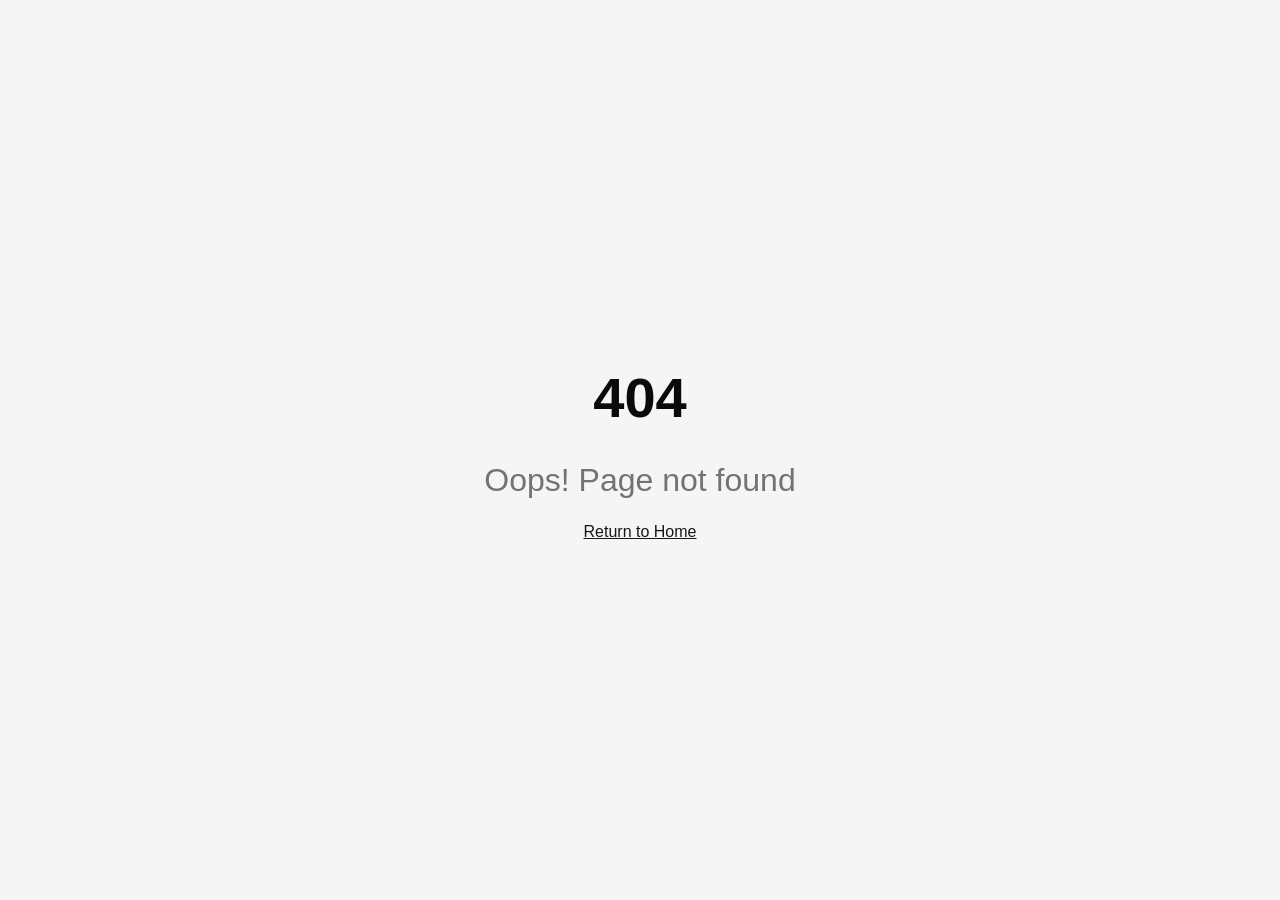
==== index.html @ 5c7e001a "fix: use relative paths for GitHub Pages" ====
<!doctype html>
<html lang="zh-CN">
  <head>
    <meta charset="UTF-8" />
    <meta name="viewport" content="width=device-width, initial-scale=1.0" />
    <title>数智融合工业互联网实训教学平台</title>
    <link rel="icon" type="image/svg+xml" href="/favicon.svg" />
    <meta name="description" content="数智融合工业互联网实训教学平台 - AI 自动评分与学习分析" />
    <meta name="author" content="Genie" />
    <script type="module" crossorigin src="./assets/index-e6m6uPDc.js"></script>
    <link rel="stylesheet" crossorigin href="./assets/index-BpAHUnf3.css">
  </head>
  <body>
    <div id="root"></div>
  </body>
</html>
---- assets/index-BpAHUnf3.css ----
@layer properties{@supports (((-webkit-hyphens:none)) and (not (margin-trim:inline))) or ((-moz-orient:inline) and (not (color:rgb(from red r g b)))){*,:before,:after,::backdrop{--tw-translate-x:0;--tw-translate-y:0;--tw-translate-z:0;--tw-scale-x:1;--tw-scale-y:1;--tw-scale-z:1;--tw-rotate-x:initial;--tw-rotate-y:initial;--tw-rotate-z:initial;--tw-skew-x:initial;--tw-skew-y:initial;--tw-pan-x:initial;--tw-pan-y:initial;--tw-pinch-zoom:initial;--tw-space-y-reverse:0;--tw-space-x-reverse:0;--tw-divide-x-reverse:0;--tw-border-style:solid;--tw-divide-y-reverse:0;--tw-gradient-position:initial;--tw-gradient-from:#0000;--tw-gradient-via:#0000;--tw-gradient-to:#0000;--tw-gradient-stops:initial;--tw-gradient-via-stops:initial;--tw-gradient-from-position:0%;--tw-gradient-via-position:50%;--tw-gradient-to-position:100%;--tw-leading:initial;--tw-font-weight:initial;--tw-tracking:initial;--tw-ordinal:initial;--tw-slashed-zero:initial;--tw-numeric-figure:initial;--tw-numeric-spacing:initial;--tw-numeric-fraction:initial;--tw-shadow:0 0 #0000;--tw-shadow-color:initial;--tw-shadow-alpha:100%;--tw-inset-shadow:0 0 #0000;--tw-inset-shadow-color:initial;--tw-inset-shadow-alpha:100%;--tw-ring-color:initial;--tw-ring-shadow:0 0 #0000;--tw-inset-ring-color:initial;--tw-inset-ring-shadow:0 0 #0000;--tw-ring-inset:initial;--tw-ring-offset-width:0px;--tw-ring-offset-color:#fff;--tw-ring-offset-shadow:0 0 #0000;--tw-outline-style:solid;--tw-blur:initial;--tw-brightness:initial;--tw-contrast:initial;--tw-grayscale:initial;--tw-hue-rotate:initial;--tw-invert:initial;--tw-opacity:initial;--tw-saturate:initial;--tw-sepia:initial;--tw-drop-shadow:initial;--tw-drop-shadow-color:initial;--tw-drop-shadow-alpha:100%;--tw-drop-shadow-size:initial;--tw-backdrop-blur:initial;--tw-backdrop-brightness:initial;--tw-backdrop-contrast:initial;--tw-backdrop-grayscale:initial;--tw-backdrop-hue-rotate:initial;--tw-backdrop-invert:initial;--tw-backdrop-opacity:initial;--tw-backdrop-saturate:initial;--tw-backdrop-sepia:initial;--tw-duration:initial;--tw-ease:initial;--tw-content:"";--tw-animation-delay:0s;--tw-animation-direction:normal;--tw-animation-duration:initial;--tw-animation-fill-mode:none;--tw-animation-iteration-count:1;--tw-enter-blur:0;--tw-enter-opacity:1;--tw-enter-rotate:0;--tw-enter-scale:1;--tw-enter-translate-x:0;--tw-enter-translate-y:0;--tw-exit-blur:0;--tw-exit-opacity:1;--tw-exit-rotate:0;--tw-exit-scale:1;--tw-exit-translate-x:0;--tw-exit-translate-y:0}}}@layer theme{:root,:host{--font-sans:-apple-system, BlinkMacSystemFont, "Segoe UI", Roboto, "Helvetica Neue", "Noto Sans", Arial, sans-serif, "Apple Color Emoji", "Segoe UI Emoji", "Segoe UI Symbol", "Noto Color Emoji";--font-mono:ui-monospace, SFMono-Regular, Menlo, Monaco, Consolas, "Liberation Mono", "Courier New", monospace;--color-red-50:oklch(97.1% .013 17.38);--color-red-400:oklch(70.4% .191 22.216);--color-red-500:oklch(63.7% .237 25.331);--color-red-600:oklch(57.7% .245 27.325);--color-orange-50:oklch(98% .016 73.684);--color-orange-400:oklch(75% .183 55.934);--color-orange-500:oklch(70.5% .213 47.604);--color-amber-50:oklch(98.7% .022 95.277);--color-amber-100:oklch(96.2% .059 95.617);--color-amber-200:oklch(92.4% .12 95.746);--color-amber-400:oklch(82.8% .189 84.429);--color-amber-500:oklch(76.9% .188 70.08);--color-amber-600:oklch(66.6% .179 58.318);--color-amber-700:oklch(55.5% .163 48.998);--color-emerald-50:oklch(97.9% .021 166.113);--color-emerald-100:oklch(95% .052 163.051);--color-emerald-200:oklch(90.5% .093 164.15);--color-emerald-300:oklch(84.5% .143 164.978);--color-emerald-400:oklch(76.5% .177 163.223);--color-emerald-500:oklch(69.6% .17 162.48);--color-emerald-600:oklch(59.6% .145 163.225);--color-emerald-700:oklch(50.8% .118 165.612);--color-teal-500:oklch(70.4% .14 182.503);--color-teal-600:oklch(60% .118 184.704);--color-cyan-50:oklch(98.4% .019 200.873);--color-cyan-100:oklch(95.6% .045 203.388);--color-cyan-200:oklch(91.7% .08 205.041);--color-cyan-300:oklch(86.5% .127 207.078);--color-cyan-400:oklch(78.9% .154 211.53);--color-cyan-500:oklch(71.5% .143 215.221);--color-cyan-600:oklch(60.9% .126 221.723);--color-cyan-700:oklch(52% .105 223.128);--color-cyan-800:oklch(45% .085 224.283);--color-sky-50:oklch(97.7% .013 236.62);--color-sky-100:oklch(95.1% .026 236.824);--color-sky-200:oklch(90.1% .058 230.902);--color-sky-400:oklch(74.6% .16 232.661);--color-sky-500:oklch(68.5% .169 237.323);--color-sky-600:oklch(58.8% .158 241.966);--color-sky-700:oklch(50% .134 242.749);--color-blue-50:oklch(97% .014 254.604);--color-blue-200:oklch(88.2% .059 254.128);--color-blue-500:oklch(62.3% .214 259.815);--color-blue-600:oklch(54.6% .245 262.881);--color-indigo-400:oklch(67.3% .182 276.935);--color-indigo-500:oklch(58.5% .233 277.117);--color-violet-50:oklch(96.9% .016 293.756);--color-violet-100:oklch(94.3% .029 294.588);--color-violet-200:oklch(89.4% .057 293.283);--color-violet-300:oklch(81.1% .111 293.571);--color-violet-400:oklch(70.2% .183 293.541);--color-violet-500:oklch(60.6% .25 292.717);--color-violet-600:oklch(54.1% .281 293.009);--color-violet-700:oklch(49.1% .27 292.581);--color-violet-800:oklch(43.2% .232 292.759);--color-purple-50:oklch(97.7% .014 308.299);--color-purple-500:oklch(62.7% .265 303.9);--color-fuchsia-500:oklch(66.7% .295 322.15);--color-rose-50:oklch(96.9% .015 12.422);--color-rose-100:oklch(94.1% .03 12.58);--color-rose-200:oklch(89.2% .058 10.001);--color-rose-400:oklch(71.2% .194 13.428);--color-rose-500:oklch(64.5% .246 16.439);--color-rose-600:oklch(58.6% .253 17.585);--color-rose-700:oklch(51.4% .222 16.935);--color-slate-50:oklch(98.4% .003 247.858);--color-slate-100:oklch(96.8% .007 247.896);--color-slate-200:oklch(92.9% .013 255.508);--color-slate-300:oklch(86.9% .022 252.894);--color-slate-400:oklch(70.4% .04 256.788);--color-slate-500:oklch(55.4% .046 257.417);--color-slate-600:oklch(44.6% .043 257.281);--color-slate-700:oklch(37.2% .044 257.287);--color-slate-800:oklch(27.9% .041 260.031);--color-slate-900:oklch(20.8% .042 265.755);--color-slate-950:oklch(12.9% .042 264.695);--color-black:#000;--color-white:#fff;--spacing:.25rem;--container-sm:24rem;--container-md:28rem;--container-lg:32rem;--container-xl:36rem;--container-2xl:42rem;--container-3xl:48rem;--container-4xl:56rem;--container-7xl:80rem;--text-xs--line-height:calc(1 / .75);--text-sm--line-height:calc(1.25 / .875);--text-base--line-height: 1.5 ;--text-lg:1.125rem;--text-lg--line-height:calc(1.75 / 1.125);--text-xl:1.25rem;--text-xl--line-height:calc(1.75 / 1.25);--text-2xl:1.5rem;--text-2xl--line-height:calc(2 / 1.5);--text-3xl:1.875rem;--text-3xl--line-height: 1.2 ;--text-4xl:2.25rem;--text-4xl--line-height:calc(2.5 / 2.25);--text-5xl:3rem;--text-5xl--line-height:1;--font-weight-normal:400;--font-weight-medium:500;--font-weight-semibold:600;--font-weight-bold:700;--tracking-tight:-.025em;--tracking-wide:.025em;--tracking-widest:.1em;--leading-tight:1.25;--leading-snug:1.375;--leading-normal:1.5;--leading-relaxed:1.625;--radius-xs:.125rem;--radius-2xl:1rem;--ease-in:cubic-bezier(.4, 0, 1, 1);--ease-out:cubic-bezier(0, 0, .2, 1);--ease-in-out:cubic-bezier(.4, 0, .2, 1);--animate-spin:spin 1s linear infinite;--animate-pulse:pulse 2s cubic-bezier(.4, 0, .6, 1) infinite;--aspect-video:16 / 9;--default-transition-duration:.15s;--default-transition-timing-function:cubic-bezier(.4, 0, .2, 1);--default-font-family:var(--font-sans);--default-mono-font-family:var(--font-mono);--color-border:var(--border)}}@layer base{*,:after,:before,::backdrop{box-sizing:border-box;border:0 solid;margin:0;padding:0}::file-selector-button{box-sizing:border-box;border:0 solid;margin:0;padding:0}html,:host{-webkit-text-size-adjust:100%;tab-size:4;line-height:1.5;font-family:var(--default-font-family,-apple-system, BlinkMacSystemFont, "Segoe UI", Roboto, "Helvetica Neue", "Noto Sans", Arial, sans-serif, "Apple Color Emoji", "Segoe UI Emoji", "Segoe UI Symbol", "Noto Color Emoji");font-feature-settings:var(--default-font-feature-settings,normal);font-variation-settings:var(--default-font-variation-settings,normal);-webkit-tap-highlight-color:transparent}hr{height:0;color:inherit;border-top-width:1px}abbr:where([title]){-webkit-text-decoration:underline dotted;text-decoration:underline dotted}h1,h2,h3,h4,h5,h6{font-size:inherit;font-weight:inherit}a{color:inherit;-webkit-text-decoration:inherit;text-decoration:inherit}b,strong{font-weight:bolder}code,kbd,samp,pre{font-family:var(--default-mono-font-family,ui-monospace, SFMono-Regular, Menlo, Monaco, Consolas, "Liberation Mono", "Courier New", monospace);font-feature-settings:var(--default-mono-font-feature-settings,normal);font-variation-settings:var(--default-mono-font-variation-settings,normal);font-size:1em}small{font-size:80%}sub,sup{vertical-align:baseline;font-size:75%;line-height:0;position:relative}sub{bottom:-.25em}sup{top:-.5em}table{text-indent:0;border-color:inherit;border-collapse:collapse}:-moz-focusring:where(:not(iframe)){outline:auto}progress{vertical-align:baseline}summary{display:list-item}ol,ul,menu{list-style:none}img,svg,video,canvas,audio,iframe,embed,object{vertical-align:middle;display:block}img,video{max-width:100%;height:auto}button,input,select,optgroup,textarea{font:inherit;font-feature-settings:inherit;font-variation-settings:inherit;letter-spacing:inherit;color:inherit;opacity:1;background-color:#0000;border-radius:0}::file-selector-button{font:inherit;font-feature-settings:inherit;font-variation-settings:inherit;letter-spacing:inherit;color:inherit;opacity:1;background-color:#0000;border-radius:0}:where(select:is([multiple],[size])) optgroup{font-weight:bolder}:where(select:is([multiple],[size])) optgroup option{padding-inline-start:20px}::file-selector-button{margin-inline-end:4px}::placeholder{opacity:1}@supports (not ((-webkit-appearance:-apple-pay-button))) or (contain-intrinsic-size:1px){::placeholder{color:currentColor}@supports (color:color-mix(in lab,red,red)){::placeholder{color:color-mix(in oklab,currentcolor 50%,transparent)}}}textarea{resize:vertical}::-webkit-search-decoration{-webkit-appearance:none}::-webkit-date-and-time-value{min-height:1lh;text-align:inherit}::-webkit-datetime-edit{display:inline-flex}::-webkit-datetime-edit-fields-wrapper{padding:0}::-webkit-datetime-edit{padding-block:0}::-webkit-datetime-edit-year-field{padding-block:0}::-webkit-datetime-edit-month-field{padding-block:0}::-webkit-datetime-edit-day-field{padding-block:0}::-webkit-datetime-edit-hour-field{padding-block:0}::-webkit-datetime-edit-minute-field{padding-block:0}::-webkit-datetime-edit-second-field{padding-block:0}::-webkit-datetime-edit-millisecond-field{padding-block:0}::-webkit-datetime-edit-meridiem-field{padding-block:0}::-webkit-calendar-picker-indicator{line-height:1}:-moz-ui-invalid{box-shadow:none}button,input:where([type=button],[type=reset],[type=submit]){appearance:button}::file-selector-button{appearance:button}::-webkit-inner-spin-button{height:auto}::-webkit-outer-spin-button{height:auto}[hidden]:where(:not([hidden=until-found])){display:none!important}*{border-color:var(--border);outline-color:var(--ring)}@supports (color:color-mix(in lab,red,red)){*{outline-color:color-mix(in oklab,var(--ring) 50%,transparent)}}body{background-color:var(--background);color:var(--foreground)}}@layer components;@layer utilities{.\@container\/card-header{container:card-header/inline-size}.\@container\/field-group{container:field-group/inline-size}.\@container{container-type:inline-size}.pointer-events-none{pointer-events:none}.collapse{visibility:collapse}.invisible{visibility:hidden}.visible{visibility:visible}.sr-only{clip-path:inset(50%);white-space:nowrap;border-width:0;width:1px;height:1px;margin:-1px;padding:0;position:absolute;overflow:hidden}.not-sr-only{clip-path:none;white-space:normal;width:auto;height:auto;margin:0;padding:0;position:static;overflow:visible}.absolute{position:absolute}.fixed{position:fixed}.relative{position:relative}.static{position:static}.sticky{position:sticky}.inset-0{inset:0}.inset-x-0{inset-inline:0}.inset-y-0{inset-block:0}.-top-12{top:calc(var(--spacing) * -12)}.top-0{top:0}.top-0\.5{top:calc(var(--spacing) * .5)}.top-1\.5{top:calc(var(--spacing) * 1.5)}.top-1\/2{top:50%}.top-2{top:calc(var(--spacing) * 2)}.top-3\.5{top:calc(var(--spacing) * 3.5)}.top-4{top:calc(var(--spacing) * 4)}.top-\[1px\]{top:1px}.top-\[50\%\]{top:50%}.top-\[60\%\]{top:60%}.top-full{top:100%}.-right-12{right:calc(var(--spacing) * -12)}.right-0{right:0}.right-1{right:var(--spacing)}.right-2{right:calc(var(--spacing) * 2)}.right-3{right:calc(var(--spacing) * 3)}.right-4{right:calc(var(--spacing) * 4)}.-bottom-12{bottom:calc(var(--spacing) * -12)}.bottom-0{bottom:0}.bottom-1\.5{bottom:calc(var(--spacing) * 1.5)}.-left-12{left:calc(var(--spacing) * -12)}.left-0{left:0}.left-0\.5{left:calc(var(--spacing) * .5)}.left-1\/2{left:50%}.left-2{left:calc(var(--spacing) * 2)}.left-3{left:calc(var(--spacing) * 3)}.left-\[22px\]{left:22px}.left-\[50\%\]{left:50%}.isolate{isolation:isolate}.isolation-auto{isolation:auto}.z-10{z-index:10}.z-20{z-index:20}.z-50{z-index:50}.z-\[1\]{z-index:1}.order-first{order:-9999}.order-last{order:9999}.col-span-3{grid-column:span 3/span 3}.col-span-full{grid-column:1/-1}.col-start-2{grid-column-start:2}.row-span-2{grid-row:span 2/span 2}.row-start-1{grid-row-start:1}.container{width:100%}@media(min-width:40rem){.container{max-width:40rem}}@media(min-width:48rem){.container{max-width:48rem}}@media(min-width:64rem){.container{max-width:64rem}}@media(min-width:80rem){.container{max-width:80rem}}@media(min-width:96rem){.container{max-width:96rem}}.\!m-0{margin:0!important}.container{margin-inline:auto;padding-inline:1rem}@media(min-width:640px){.container{max-width:640px}}@media(min-width:768px){.container{max-width:768px}}@media(min-width:1024px){.container{max-width:1024px}}@media(min-width:1280px){.container{max-width:1280px}}@media(min-width:1536px){.container{max-width:1536px}}.-mx-1{margin-inline:calc(var(--spacing) * -1)}.mx-2{margin-inline:calc(var(--spacing) * 2)}.mx-3\.5{margin-inline:calc(var(--spacing) * 3.5)}.mx-auto{margin-inline:auto}.-my-2{margin-block:calc(var(--spacing) * -2)}.my-0{margin-block:0}.my-0\.5{margin-block:calc(var(--spacing) * .5)}.my-1{margin-block:var(--spacing)}.my-2{margin-block:calc(var(--spacing) * 2)}.-mt-2{margin-top:calc(var(--spacing) * -2)}.-mt-4{margin-top:calc(var(--spacing) * -4)}.mt-0\.5{margin-top:calc(var(--spacing) * .5)}.mt-1{margin-top:var(--spacing)}.mt-1\.5{margin-top:calc(var(--spacing) * 1.5)}.mt-2{margin-top:calc(var(--spacing) * 2)}.mt-2\.5{margin-top:calc(var(--spacing) * 2.5)}.mt-3{margin-top:calc(var(--spacing) * 3)}.mt-4{margin-top:calc(var(--spacing) * 4)}.mt-5{margin-top:calc(var(--spacing) * 5)}.mt-6{margin-top:calc(var(--spacing) * 6)}.mt-8{margin-top:calc(var(--spacing) * 8)}.mt-10{margin-top:calc(var(--spacing) * 10)}.mt-auto{margin-top:auto}.mr-1{margin-right:var(--spacing)}.mb-1{margin-bottom:var(--spacing)}.mb-1\.5{margin-bottom:calc(var(--spacing) * 1.5)}.mb-2{margin-bottom:calc(var(--spacing) * 2)}.mb-3{margin-bottom:calc(var(--spacing) * 3)}.mb-4{margin-bottom:calc(var(--spacing) * 4)}.mb-5{margin-bottom:calc(var(--spacing) * 5)}.mb-6{margin-bottom:calc(var(--spacing) * 6)}.mb-8{margin-bottom:calc(var(--spacing) * 8)}.-ml-4{margin-left:calc(var(--spacing) * -4)}.ml-0\.5{margin-left:calc(var(--spacing) * .5)}.ml-1{margin-left:var(--spacing)}.ml-1\.5{margin-left:calc(var(--spacing) * 1.5)}.ml-2{margin-left:calc(var(--spacing) * 2)}.ml-3{margin-left:calc(var(--spacing) * 3)}.ml-4{margin-left:calc(var(--spacing) * 4)}.ml-5{margin-left:calc(var(--spacing) * 5)}.ml-6{margin-left:calc(var(--spacing) * 6)}.ml-24{margin-left:calc(var(--spacing) * 24)}.ml-auto{margin-left:auto}.line-clamp-1{-webkit-line-clamp:1;-webkit-box-orient:vertical;display:-webkit-box;overflow:hidden}.line-clamp-2{-webkit-line-clamp:2;-webkit-box-orient:vertical;display:-webkit-box;overflow:hidden}.line-clamp-3{-webkit-line-clamp:3;-webkit-box-orient:vertical;display:-webkit-box;overflow:hidden}.block{display:block}.contents{display:contents}.flex{display:flex}.flow-root{display:flow-root}.grid{display:grid}.hidden{display:none}.inline{display:inline}.inline-block{display:inline-block}.inline-flex{display:inline-flex}.inline-grid{display:inline-grid}.inline-table{display:inline-table}.list-item{display:list-item}.table{display:table}.table-caption{display:table-caption}.table-cell{display:table-cell}.table-column{display:table-column}.table-column-group{display:table-column-group}.table-footer-group{display:table-footer-group}.table-header-group{display:table-header-group}.table-row{display:table-row}.table-row-group{display:table-row-group}.field-sizing-content{field-sizing:content}.aspect-square{aspect-ratio:1}.aspect-video{aspect-ratio:var(--aspect-video)}.size-\(--cell-size\){width:var(--cell-size);height:var(--cell-size)}.size-2{width:calc(var(--spacing) * 2);height:calc(var(--spacing) * 2)}.size-2\.5{width:calc(var(--spacing) * 2.5);height:calc(var(--spacing) * 2.5)}.size-3{width:calc(var(--spacing) * 3);height:calc(var(--spacing) * 3)}.size-3\.5{width:calc(var(--spacing) * 3.5);height:calc(var(--spacing) * 3.5)}.size-4{width:calc(var(--spacing) * 4);height:calc(var(--spacing) * 4)}.size-6{width:calc(var(--spacing) * 6);height:calc(var(--spacing) * 6)}.size-7{width:calc(var(--spacing) * 7);height:calc(var(--spacing) * 7)}.size-8{width:calc(var(--spacing) * 8);height:calc(var(--spacing) * 8)}.size-9{width:calc(var(--spacing) * 9);height:calc(var(--spacing) * 9)}.size-10{width:calc(var(--spacing) * 10);height:calc(var(--spacing) * 10)}.size-auto{width:auto;height:auto}.size-full{width:100%;height:100%}.h-\(--cell-size\){height:var(--cell-size)}.h-1\.5{height:calc(var(--spacing) * 1.5)}.h-2{height:calc(var(--spacing) * 2)}.h-2\.5{height:calc(var(--spacing) * 2.5)}.h-3{height:calc(var(--spacing) * 3)}.h-3\.5{height:calc(var(--spacing) * 3.5)}.h-4{height:calc(var(--spacing) * 4)}.h-4\.5{height:calc(var(--spacing) * 4.5)}.h-5{height:calc(var(--spacing) * 5)}.h-6{height:calc(var(--spacing) * 6)}.h-7{height:calc(var(--spacing) * 7)}.h-8{height:calc(var(--spacing) * 8)}.h-9{height:calc(var(--spacing) * 9)}.h-10{height:calc(var(--spacing) * 10)}.h-11{height:calc(var(--spacing) * 11)}.h-12{height:calc(var(--spacing) * 12)}.h-16{height:calc(var(--spacing) * 16)}.h-24{height:calc(var(--spacing) * 24)}.h-\[1\.15rem\]{height:1.15rem}.h-\[640px\]{height:640px}.h-\[calc\(100\%-1px\)\]{height:calc(100% - 1px)}.h-\[var\(--radix-navigation-menu-viewport-height\)\]{height:var(--radix-navigation-menu-viewport-height)}.h-\[var\(--radix-select-trigger-height\)\]{height:var(--radix-select-trigger-height)}.h-auto{height:auto}.h-full{height:100%}.h-px{height:1px}.h-screen{height:100vh}.h-svh{height:100svh}.max-h-\(--radix-context-menu-content-available-height\){max-height:var(--radix-context-menu-content-available-height)}.max-h-\(--radix-dropdown-menu-content-available-height\){max-height:var(--radix-dropdown-menu-content-available-height)}.max-h-\(--radix-select-content-available-height\){max-height:var(--radix-select-content-available-height)}.max-h-32{max-height:calc(var(--spacing) * 32)}.max-h-40{max-height:calc(var(--spacing) * 40)}.max-h-56{max-height:calc(var(--spacing) * 56)}.max-h-\[60vh\]{max-height:60vh}.max-h-\[64vh\]{max-height:64vh}.max-h-\[85vh\]{max-height:85vh}.max-h-\[300px\]{max-height:300px}.max-h-\[600px\]{max-height:600px}.min-h-0{min-height:0}.min-h-4{min-height:calc(var(--spacing) * 4)}.min-h-16{min-height:calc(var(--spacing) * 16)}.min-h-24{min-height:calc(var(--spacing) * 24)}.min-h-32{min-height:calc(var(--spacing) * 32)}.min-h-\[40px\]{min-height:40px}.min-h-screen{min-height:100vh}.min-h-svh{min-height:100svh}.w-\(--cell-size\){width:var(--cell-size)}.w-\(--sidebar-width\){width:var(--sidebar-width)}.w-0{width:0}.w-1{width:var(--spacing)}.w-1\.5{width:calc(var(--spacing) * 1.5)}.w-2{width:calc(var(--spacing) * 2)}.w-2\.5{width:calc(var(--spacing) * 2.5)}.w-3{width:calc(var(--spacing) * 3)}.w-3\.5{width:calc(var(--spacing) * 3.5)}.w-3\/4{width:75%}.w-4{width:calc(var(--spacing) * 4)}.w-4\.5{width:calc(var(--spacing) * 4.5)}.w-5{width:calc(var(--spacing) * 5)}.w-6{width:calc(var(--spacing) * 6)}.w-7{width:calc(var(--spacing) * 7)}.w-8{width:calc(var(--spacing) * 8)}.w-9{width:calc(var(--spacing) * 9)}.w-10{width:calc(var(--spacing) * 10)}.w-11{width:calc(var(--spacing) * 11)}.w-12{width:calc(var(--spacing) * 12)}.w-14{width:calc(var(--spacing) * 14)}.w-16{width:calc(var(--spacing) * 16)}.w-20{width:calc(var(--spacing) * 20)}.w-22{width:calc(var(--spacing) * 22)}.w-24{width:calc(var(--spacing) * 24)}.w-44{width:calc(var(--spacing) * 44)}.w-48{width:calc(var(--spacing) * 48)}.w-56{width:calc(var(--spacing) * 56)}.w-64{width:calc(var(--spacing) * 64)}.w-72{width:calc(var(--spacing) * 72)}.w-96{width:calc(var(--spacing) * 96)}.w-\[100px\]{width:100px}.w-auto{width:auto}.w-fit{width:fit-content}.w-full{width:100%}.w-max{width:max-content}.w-px{width:1px}.max-w-\(--skeleton-width\){max-width:var(--skeleton-width)}.max-w-2xl{max-width:var(--container-2xl)}.max-w-3xl{max-width:var(--container-3xl)}.max-w-4xl{max-width:var(--container-4xl)}.max-w-7xl{max-width:var(--container-7xl)}.max-w-\[82\%\]{max-width:82%}.max-w-\[140px\]{max-width:140px}.max-w-\[200px\]{max-width:200px}.max-w-\[calc\(100\%-2rem\)\]{max-width:calc(100% - 2rem)}.max-w-lg{max-width:var(--container-lg)}.max-w-max{max-width:max-content}.max-w-md{max-width:var(--container-md)}.max-w-sm{max-width:var(--container-sm)}.max-w-xl{max-width:var(--container-xl)}.min-w-\(--cell-size\){min-width:var(--cell-size)}.min-w-0{min-width:0}.min-w-5{min-width:calc(var(--spacing) * 5)}.min-w-8{min-width:calc(var(--spacing) * 8)}.min-w-9{min-width:calc(var(--spacing) * 9)}.min-w-10{min-width:calc(var(--spacing) * 10)}.min-w-\[8rem\]{min-width:8rem}.min-w-\[12rem\]{min-width:12rem}.min-w-\[110px\]{min-width:110px}.min-w-\[240px\]{min-width:240px}.min-w-\[320px\]{min-width:320px}.min-w-\[500px\]{min-width:500px}.min-w-\[var\(--radix-select-trigger-width\)\]{min-width:var(--radix-select-trigger-width)}.flex-1{flex:1}.shrink{flex-shrink:1}.shrink-0{flex-shrink:0}.grow{flex-grow:1}.grow-0{flex-grow:0}.basis-full{flex-basis:100%}.caption-bottom{caption-side:bottom}.border-collapse{border-collapse:collapse}.origin-\(--radix-context-menu-content-transform-origin\){transform-origin:var(--radix-context-menu-content-transform-origin)}.origin-\(--radix-dropdown-menu-content-transform-origin\){transform-origin:var(--radix-dropdown-menu-content-transform-origin)}.origin-\(--radix-hover-card-content-transform-origin\){transform-origin:var(--radix-hover-card-content-transform-origin)}.origin-\(--radix-menubar-content-transform-origin\){transform-origin:var(--radix-menubar-content-transform-origin)}.origin-\(--radix-popover-content-transform-origin\){transform-origin:var(--radix-popover-content-transform-origin)}.origin-\(--radix-select-content-transform-origin\){transform-origin:var(--radix-select-content-transform-origin)}.origin-\(--radix-tooltip-content-transform-origin\){transform-origin:var(--radix-tooltip-content-transform-origin)}.-translate-x-1\/2{--tw-translate-x: -50% ;translate:var(--tw-translate-x) var(--tw-translate-y)}.-translate-x-px{--tw-translate-x:-1px;translate:var(--tw-translate-x) var(--tw-translate-y)}.translate-x-\[-50\%\]{--tw-translate-x:-50%;translate:var(--tw-translate-x) var(--tw-translate-y)}.translate-x-px{--tw-translate-x:1px;translate:var(--tw-translate-x) var(--tw-translate-y)}.-translate-y-1\/2{--tw-translate-y: -50% ;translate:var(--tw-translate-x) var(--tw-translate-y)}.translate-y-0\.5{--tw-translate-y:calc(var(--spacing) * .5);translate:var(--tw-translate-x) var(--tw-translate-y)}.translate-y-\[-50\%\]{--tw-translate-y:-50%;translate:var(--tw-translate-x) var(--tw-translate-y)}.translate-y-\[calc\(-50\%_-_2px\)\]{--tw-translate-y: calc(-50% - 2px) ;translate:var(--tw-translate-x) var(--tw-translate-y)}.translate-none{translate:none}.scale-3d{scale:var(--tw-scale-x) var(--tw-scale-y) var(--tw-scale-z)}.rotate-45{rotate:45deg}.rotate-90{rotate:90deg}.rotate-180{rotate:180deg}.transform{transform:var(--tw-rotate-x,) var(--tw-rotate-y,) var(--tw-rotate-z,) var(--tw-skew-x,) var(--tw-skew-y,)}.animate-caret-blink{animation:1.25s ease-out infinite caret-blink}.animate-in{animation:enter var(--tw-animation-duration,var(--tw-duration,.15s))var(--tw-ease,ease)var(--tw-animation-delay,0s)var(--tw-animation-iteration-count,1)var(--tw-animation-direction,normal)var(--tw-animation-fill-mode,none)}.animate-pulse{animation:var(--animate-pulse)}.animate-spin{animation:var(--animate-spin)}.cursor-default{cursor:default}.cursor-not-allowed{cursor:not-allowed}.cursor-pointer{cursor:pointer}.cursor-text{cursor:text}.touch-pinch-zoom{--tw-pinch-zoom:pinch-zoom;touch-action:var(--tw-pan-x,) var(--tw-pan-y,) var(--tw-pinch-zoom,)}.touch-none{touch-action:none}.resize{resize:both}.resize-none{resize:none}.scroll-my-1{scroll-margin-block:var(--spacing)}.scroll-py-1{scroll-padding-block:var(--spacing)}.list-inside{list-style-position:inside}.list-decimal{list-style-type:decimal}.list-disc{list-style-type:disc}.list-none{list-style-type:none}.auto-rows-min{grid-auto-rows:min-content}.grid-cols-2{grid-template-columns:repeat(2,minmax(0,1fr))}.grid-cols-3{grid-template-columns:repeat(3,minmax(0,1fr))}.grid-cols-4{grid-template-columns:repeat(4,minmax(0,1fr))}.grid-cols-5{grid-template-columns:repeat(5,minmax(0,1fr))}.grid-cols-\[0_1fr\]{grid-template-columns:0 1fr}.grid-cols-\[1fr_70px_1fr_1fr_1fr_auto\]{grid-template-columns:1fr 70px 1fr 1fr 1fr auto}.grid-rows-\[auto_auto\]{grid-template-rows:auto auto}.flex-col{flex-direction:column}.flex-col-reverse{flex-direction:column-reverse}.flex-row{flex-direction:row}.flex-row-reverse{flex-direction:row-reverse}.flex-wrap{flex-wrap:wrap}.place-content-center{place-content:center}.items-center{align-items:center}.items-end{align-items:flex-end}.items-start{align-items:flex-start}.items-stretch{align-items:stretch}.justify-between{justify-content:space-between}.justify-center{justify-content:center}.justify-end{justify-content:flex-end}.justify-start{justify-content:flex-start}.justify-items-start{justify-items:start}.gap-0\.5{gap:calc(var(--spacing) * .5)}.gap-1{gap:var(--spacing)}.gap-1\.5{gap:calc(var(--spacing) * 1.5)}.gap-2{gap:calc(var(--spacing) * 2)}.gap-2\.5{gap:calc(var(--spacing) * 2.5)}.gap-3{gap:calc(var(--spacing) * 3)}.gap-4{gap:calc(var(--spacing) * 4)}.gap-5{gap:calc(var(--spacing) * 5)}.gap-6{gap:calc(var(--spacing) * 6)}.gap-7{gap:calc(var(--spacing) * 7)}.gap-\[--spacing\(var\(--gap\)\)\]{gap:calc(var(--spacing) * var(--gap))}:where(.space-y-0\.5>:not(:last-child)){--tw-space-y-reverse:0;margin-block-start:calc(calc(var(--spacing) * .5) * var(--tw-space-y-reverse));margin-block-end:calc(calc(var(--spacing) * .5) * calc(1 - var(--tw-space-y-reverse)))}:where(.space-y-1>:not(:last-child)){--tw-space-y-reverse:0;margin-block-start:calc(var(--spacing) * var(--tw-space-y-reverse));margin-block-end:calc(var(--spacing) * calc(1 - var(--tw-space-y-reverse)))}:where(.space-y-1\.5>:not(:last-child)){--tw-space-y-reverse:0;margin-block-start:calc(calc(var(--spacing) * 1.5) * var(--tw-space-y-reverse));margin-block-end:calc(calc(var(--spacing) * 1.5) * calc(1 - var(--tw-space-y-reverse)))}:where(.space-y-2>:not(:last-child)){--tw-space-y-reverse:0;margin-block-start:calc(calc(var(--spacing) * 2) * var(--tw-space-y-reverse));margin-block-end:calc(calc(var(--spacing) * 2) * calc(1 - var(--tw-space-y-reverse)))}:where(.space-y-3>:not(:last-child)){--tw-space-y-reverse:0;margin-block-start:calc(calc(var(--spacing) * 3) * var(--tw-space-y-reverse));margin-block-end:calc(calc(var(--spacing) * 3) * calc(1 - var(--tw-space-y-reverse)))}:where(.space-y-4>:not(:last-child)){--tw-space-y-reverse:0;margin-block-start:calc(calc(var(--spacing) * 4) * var(--tw-space-y-reverse));margin-block-end:calc(calc(var(--spacing) * 4) * calc(1 - var(--tw-space-y-reverse)))}:where(.space-y-5>:not(:last-child)){--tw-space-y-reverse:0;margin-block-start:calc(calc(var(--spacing) * 5) * var(--tw-space-y-reverse));margin-block-end:calc(calc(var(--spacing) * 5) * calc(1 - var(--tw-space-y-reverse)))}:where(.space-y-6>:not(:last-child)){--tw-space-y-reverse:0;margin-block-start:calc(calc(var(--spacing) * 6) * var(--tw-space-y-reverse));margin-block-end:calc(calc(var(--spacing) * 6) * calc(1 - var(--tw-space-y-reverse)))}:where(.space-y-reverse>:not(:last-child)){--tw-space-y-reverse:1}.gap-x-2{column-gap:calc(var(--spacing) * 2)}.gap-x-3{column-gap:calc(var(--spacing) * 3)}:where(.space-x-1>:not(:last-child)){--tw-space-x-reverse:0;margin-inline-start:calc(var(--spacing) * var(--tw-space-x-reverse));margin-inline-end:calc(var(--spacing) * calc(1 - var(--tw-space-x-reverse)))}:where(.space-x-reverse>:not(:last-child)){--tw-space-x-reverse:1}.gap-y-0\.5{row-gap:calc(var(--spacing) * .5)}.gap-y-1{row-gap:var(--spacing)}:where(.divide-x>:not(:last-child)){--tw-divide-x-reverse:0;border-inline-style:var(--tw-border-style);border-inline-start-width:calc(1px * var(--tw-divide-x-reverse));border-inline-end-width:calc(1px * calc(1 - var(--tw-divide-x-reverse)))}:where(.divide-y>:not(:last-child)){--tw-divide-y-reverse:0;border-bottom-style:var(--tw-border-style);border-top-style:var(--tw-border-style);border-top-width:calc(1px * var(--tw-divide-y-reverse));border-bottom-width:calc(1px * calc(1 - var(--tw-divide-y-reverse)))}:where(.divide-y-reverse>:not(:last-child)){--tw-divide-y-reverse:1}:where(.divide-slate-100>:not(:last-child)){border-color:var(--color-slate-100)}.self-center{align-self:center}.self-start{align-self:flex-start}.self-stretch{align-self:stretch}.justify-self-end{justify-self:flex-end}.truncate{text-overflow:ellipsis;white-space:nowrap;overflow:hidden}.overflow-auto{overflow:auto}.overflow-hidden{overflow:hidden}.overflow-visible{overflow:visible}.overflow-x-auto{overflow-x:auto}.overflow-x-hidden{overflow-x:hidden}.overflow-y-auto{overflow-y:auto}.rounded{border-radius:.25rem}.rounded-2xl{border-radius:var(--radius-2xl)}.rounded-\[2px\]{border-radius:2px}.rounded-\[4px\]{border-radius:4px}.rounded-\[calc\(var\(--radius\)-5px\)\]{border-radius:calc(var(--radius) - 5px)}.rounded-\[inherit\]{border-radius:inherit}.rounded-full{border-radius:3.40282e38px}.rounded-lg{border-radius:var(--radius)}.rounded-md{border-radius:calc(var(--radius) - 2px)}.rounded-none{border-radius:0}.rounded-sm{border-radius:calc(var(--radius) - 4px)}.rounded-xl{border-radius:calc(var(--radius) + 4px)}.rounded-xs{border-radius:var(--radius-xs)}.rounded-s{border-start-start-radius:.25rem;border-end-start-radius:.25rem}.rounded-ss{border-start-start-radius:.25rem}.rounded-e{border-start-end-radius:.25rem;border-end-end-radius:.25rem}.rounded-se{border-start-end-radius:.25rem}.rounded-ee{border-end-end-radius:.25rem}.rounded-es{border-end-start-radius:.25rem}.rounded-t{border-top-left-radius:.25rem;border-top-right-radius:.25rem}.rounded-l{border-top-left-radius:.25rem;border-bottom-left-radius:.25rem}.rounded-l-md{border-top-left-radius:calc(var(--radius) - 2px);border-bottom-left-radius:calc(var(--radius) - 2px)}.rounded-tl{border-top-left-radius:.25rem}.rounded-tl-sm{border-top-left-radius:calc(var(--radius) - 4px)}.rounded-r{border-top-right-radius:.25rem;border-bottom-right-radius:.25rem}.rounded-r-md{border-top-right-radius:calc(var(--radius) - 2px);border-bottom-right-radius:calc(var(--radius) - 2px)}.rounded-tr{border-top-right-radius:.25rem}.rounded-tr-sm{border-top-right-radius:calc(var(--radius) - 4px)}.rounded-b{border-bottom-right-radius:.25rem;border-bottom-left-radius:.25rem}.rounded-br{border-bottom-right-radius:.25rem}.rounded-bl{border-bottom-left-radius:.25rem}.border{border-style:var(--tw-border-style);border-width:1px}.border-0{border-style:var(--tw-border-style);border-width:0}.border-2{border-style:var(--tw-border-style);border-width:2px}.border-\[1\.5px\]{border-style:var(--tw-border-style);border-width:1.5px}.border-x{border-inline-style:var(--tw-border-style);border-inline-width:1px}.border-y{border-block-style:var(--tw-border-style);border-block-width:1px}.border-s{border-inline-start-style:var(--tw-border-style);border-inline-start-width:1px}.border-e{border-inline-end-style:var(--tw-border-style);border-inline-end-width:1px}.border-bs{border-block-start-style:var(--tw-border-style);border-block-start-width:1px}.border-be{border-block-end-style:var(--tw-border-style);border-block-end-width:1px}.border-t{border-top-style:var(--tw-border-style);border-top-width:1px}.border-r{border-right-style:var(--tw-border-style);border-right-width:1px}.border-b{border-bottom-style:var(--tw-border-style);border-bottom-width:1px}.border-l{border-left-style:var(--tw-border-style);border-left-width:1px}.border-l-2{border-left-style:var(--tw-border-style);border-left-width:2px}.border-dashed{--tw-border-style:dashed;border-style:dashed}.border-\(--color-border\){border-color:var(--color-border)}.border-amber-200{border-color:var(--color-amber-200)}.border-blue-200{border-color:var(--color-blue-200)}.border-border,.border-border\/50{border-color:var(--border)}@supports (color:color-mix(in lab,red,red)){.border-border\/50{border-color:color-mix(in oklab,var(--border) 50%,transparent)}}.border-cyan-100{border-color:var(--color-cyan-100)}.border-cyan-200{border-color:var(--color-cyan-200)}.border-cyan-300{border-color:var(--color-cyan-300)}.border-cyan-400{border-color:var(--color-cyan-400)}.border-cyan-400\/40{border-color:#00d2ef66}@supports (color:color-mix(in lab,red,red)){.border-cyan-400\/40{border-color:color-mix(in oklab,var(--color-cyan-400) 40%,transparent)}}.border-emerald-100{border-color:var(--color-emerald-100)}.border-emerald-200{border-color:var(--color-emerald-200)}.border-emerald-400\/40{border-color:#00d29466}@supports (color:color-mix(in lab,red,red)){.border-emerald-400\/40{border-color:color-mix(in oklab,var(--color-emerald-400) 40%,transparent)}}.border-input{border-color:var(--input)}.border-primary{border-color:var(--primary)}.border-rose-200{border-color:var(--color-rose-200)}.border-sidebar-border{border-color:var(--sidebar-border)}.border-sky-200{border-color:var(--color-sky-200)}.border-slate-50{border-color:var(--color-slate-50)}.border-slate-100{border-color:var(--color-slate-100)}.border-slate-200{border-color:var(--color-slate-200)}.border-slate-300{border-color:var(--color-slate-300)}.border-slate-600{border-color:var(--color-slate-600)}.border-slate-700{border-color:var(--color-slate-700)}.border-slate-800{border-color:var(--color-slate-800)}.border-transparent{border-color:#0000}.border-violet-100{border-color:var(--color-violet-100)}.border-violet-200{border-color:var(--color-violet-200)}.border-violet-300{border-color:var(--color-violet-300)}.border-violet-400{border-color:var(--color-violet-400)}.border-white{border-color:var(--color-white)}.border-white\/10{border-color:#ffffff1a}@supports (color:color-mix(in lab,red,red)){.border-white\/10{border-color:color-mix(in oklab,var(--color-white) 10%,transparent)}}.border-white\/20{border-color:#fff3}@supports (color:color-mix(in lab,red,red)){.border-white\/20{border-color:color-mix(in oklab,var(--color-white) 20%,transparent)}}.border-white\/30{border-color:#ffffff4d}@supports (color:color-mix(in lab,red,red)){.border-white\/30{border-color:color-mix(in oklab,var(--color-white) 30%,transparent)}}.border-t-transparent{border-top-color:#0000}.border-l-transparent{border-left-color:#0000}.bg-\(--color-bg\){background-color:var(--color-bg)}.bg-\[\#38bdf8\]{background-color:#38bdf8}.bg-\[\#bae6fd\]{background-color:#bae6fd}.bg-accent{background-color:var(--accent)}.bg-amber-50{background-color:var(--color-amber-50)}.bg-amber-50\/40{background-color:#fffbeb66}@supports (color:color-mix(in lab,red,red)){.bg-amber-50\/40{background-color:color-mix(in oklab,var(--color-amber-50) 40%,transparent)}}.bg-amber-100{background-color:var(--color-amber-100)}.bg-amber-400{background-color:var(--color-amber-400)}.bg-amber-500{background-color:var(--color-amber-500)}.bg-background{background-color:var(--background)}.bg-black\/50{background-color:#00000080}@supports (color:color-mix(in lab,red,red)){.bg-black\/50{background-color:color-mix(in oklab,var(--color-black) 50%,transparent)}}.bg-blue-50{background-color:var(--color-blue-50)}.bg-border{background-color:var(--border)}.bg-card{background-color:var(--card)}.bg-cyan-50{background-color:var(--color-cyan-50)}.bg-cyan-50\/20{background-color:#ecfeff33}@supports (color:color-mix(in lab,red,red)){.bg-cyan-50\/20{background-color:color-mix(in oklab,var(--color-cyan-50) 20%,transparent)}}.bg-cyan-50\/30{background-color:#ecfeff4d}@supports (color:color-mix(in lab,red,red)){.bg-cyan-50\/30{background-color:color-mix(in oklab,var(--color-cyan-50) 30%,transparent)}}.bg-cyan-50\/40{background-color:#ecfeff66}@supports (color:color-mix(in lab,red,red)){.bg-cyan-50\/40{background-color:color-mix(in oklab,var(--color-cyan-50) 40%,transparent)}}.bg-cyan-50\/50{background-color:#ecfeff80}@supports (color:color-mix(in lab,red,red)){.bg-cyan-50\/50{background-color:color-mix(in oklab,var(--color-cyan-50) 50%,transparent)}}.bg-cyan-50\/60{background-color:#ecfeff99}@supports (color:color-mix(in lab,red,red)){.bg-cyan-50\/60{background-color:color-mix(in oklab,var(--color-cyan-50) 60%,transparent)}}.bg-cyan-100{background-color:var(--color-cyan-100)}.bg-cyan-400{background-color:var(--color-cyan-400)}.bg-cyan-500{background-color:var(--color-cyan-500)}.bg-cyan-500\/20{background-color:#00b7d733}@supports (color:color-mix(in lab,red,red)){.bg-cyan-500\/20{background-color:color-mix(in oklab,var(--color-cyan-500) 20%,transparent)}}.bg-cyan-500\/30{background-color:#00b7d74d}@supports (color:color-mix(in lab,red,red)){.bg-cyan-500\/30{background-color:color-mix(in oklab,var(--color-cyan-500) 30%,transparent)}}.bg-cyan-600{background-color:var(--color-cyan-600)}.bg-destructive{background-color:var(--destructive)}.bg-emerald-50{background-color:var(--color-emerald-50)}.bg-emerald-50\/40{background-color:#ecfdf566}@supports (color:color-mix(in lab,red,red)){.bg-emerald-50\/40{background-color:color-mix(in oklab,var(--color-emerald-50) 40%,transparent)}}.bg-emerald-100{background-color:var(--color-emerald-100)}.bg-emerald-400{background-color:var(--color-emerald-400)}.bg-emerald-500{background-color:var(--color-emerald-500)}.bg-emerald-500\/20{background-color:#00bb7f33}@supports (color:color-mix(in lab,red,red)){.bg-emerald-500\/20{background-color:color-mix(in oklab,var(--color-emerald-500) 20%,transparent)}}.bg-emerald-600{background-color:var(--color-emerald-600)}.bg-foreground{background-color:var(--foreground)}.bg-input{background-color:var(--input)}.bg-muted,.bg-muted\/50{background-color:var(--muted)}@supports (color:color-mix(in lab,red,red)){.bg-muted\/50{background-color:color-mix(in oklab,var(--muted) 50%,transparent)}}.bg-orange-50{background-color:var(--color-orange-50)}.bg-popover{background-color:var(--popover)}.bg-primary,.bg-primary\/20{background-color:var(--primary)}@supports (color:color-mix(in lab,red,red)){.bg-primary\/20{background-color:color-mix(in oklab,var(--primary) 20%,transparent)}}.bg-purple-50{background-color:var(--color-purple-50)}.bg-red-50{background-color:var(--color-red-50)}.bg-rose-50{background-color:var(--color-rose-50)}.bg-rose-100{background-color:var(--color-rose-100)}.bg-rose-500{background-color:var(--color-rose-500)}.bg-secondary{background-color:var(--secondary)}.bg-sidebar{background-color:var(--sidebar)}.bg-sidebar-border{background-color:var(--sidebar-border)}.bg-sky-50{background-color:var(--color-sky-50)}.bg-sky-100{background-color:var(--color-sky-100)}.bg-slate-50{background-color:var(--color-slate-50)}.bg-slate-50\/50{background-color:#f8fafc80}@supports (color:color-mix(in lab,red,red)){.bg-slate-50\/50{background-color:color-mix(in oklab,var(--color-slate-50) 50%,transparent)}}.bg-slate-50\/60{background-color:#f8fafc99}@supports (color:color-mix(in lab,red,red)){.bg-slate-50\/60{background-color:color-mix(in oklab,var(--color-slate-50) 60%,transparent)}}.bg-slate-100{background-color:var(--color-slate-100)}.bg-slate-200{background-color:var(--color-slate-200)}.bg-slate-200\/70{background-color:#e2e8f0b3}@supports (color:color-mix(in lab,red,red)){.bg-slate-200\/70{background-color:color-mix(in oklab,var(--color-slate-200) 70%,transparent)}}.bg-slate-300{background-color:var(--color-slate-300)}.bg-slate-700{background-color:var(--color-slate-700)}.bg-slate-700\/50{background-color:#31415880}@supports (color:color-mix(in lab,red,red)){.bg-slate-700\/50{background-color:color-mix(in oklab,var(--color-slate-700) 50%,transparent)}}.bg-slate-700\/80{background-color:#314158cc}@supports (color:color-mix(in lab,red,red)){.bg-slate-700\/80{background-color:color-mix(in oklab,var(--color-slate-700) 80%,transparent)}}.bg-slate-800{background-color:var(--color-slate-800)}.bg-slate-800\/40{background-color:#1d293d66}@supports (color:color-mix(in lab,red,red)){.bg-slate-800\/40{background-color:color-mix(in oklab,var(--color-slate-800) 40%,transparent)}}.bg-slate-800\/60{background-color:#1d293d99}@supports (color:color-mix(in lab,red,red)){.bg-slate-800\/60{background-color:color-mix(in oklab,var(--color-slate-800) 60%,transparent)}}.bg-slate-900{background-color:var(--color-slate-900)}.bg-slate-900\/60{background-color:#0f172b99}@supports (color:color-mix(in lab,red,red)){.bg-slate-900\/60{background-color:color-mix(in oklab,var(--color-slate-900) 60%,transparent)}}.bg-slate-900\/70{background-color:#0f172bb3}@supports (color:color-mix(in lab,red,red)){.bg-slate-900\/70{background-color:color-mix(in oklab,var(--color-slate-900) 70%,transparent)}}.bg-slate-950{background-color:var(--color-slate-950)}.bg-transparent{background-color:#0000}.bg-violet-50{background-color:var(--color-violet-50)}.bg-violet-50\/30{background-color:#f5f3ff4d}@supports (color:color-mix(in lab,red,red)){.bg-violet-50\/30{background-color:color-mix(in oklab,var(--color-violet-50) 30%,transparent)}}.bg-violet-50\/40{background-color:#f5f3ff66}@supports (color:color-mix(in lab,red,red)){.bg-violet-50\/40{background-color:color-mix(in oklab,var(--color-violet-50) 40%,transparent)}}.bg-violet-50\/60{background-color:#f5f3ff99}@supports (color:color-mix(in lab,red,red)){.bg-violet-50\/60{background-color:color-mix(in oklab,var(--color-violet-50) 60%,transparent)}}.bg-violet-100{background-color:var(--color-violet-100)}.bg-violet-500\/10{background-color:#8d54ff1a}@supports (color:color-mix(in lab,red,red)){.bg-violet-500\/10{background-color:color-mix(in oklab,var(--color-violet-500) 10%,transparent)}}.bg-violet-600{background-color:var(--color-violet-600)}.bg-white{background-color:var(--color-white)}.bg-white\/5{background-color:#ffffff0d}@supports (color:color-mix(in lab,red,red)){.bg-white\/5{background-color:color-mix(in oklab,var(--color-white) 5%,transparent)}}.bg-white\/10{background-color:#ffffff1a}@supports (color:color-mix(in lab,red,red)){.bg-white\/10{background-color:color-mix(in oklab,var(--color-white) 10%,transparent)}}.bg-white\/80{background-color:#fffc}@supports (color:color-mix(in lab,red,red)){.bg-white\/80{background-color:color-mix(in oklab,var(--color-white) 80%,transparent)}}.bg-gradient-to-b{--tw-gradient-position:to bottom in oklab;background-image:linear-gradient(var(--tw-gradient-stops))}.bg-gradient-to-br{--tw-gradient-position:to bottom right in oklab;background-image:linear-gradient(var(--tw-gradient-stops))}.bg-gradient-to-r{--tw-gradient-position:to right in oklab;background-image:linear-gradient(var(--tw-gradient-stops))}.from-amber-400{--tw-gradient-from:var(--color-amber-400);--tw-gradient-stops:var(--tw-gradient-via-stops,var(--tw-gradient-position), var(--tw-gradient-from) var(--tw-gradient-from-position), var(--tw-gradient-to) var(--tw-gradient-to-position))}.from-blue-500{--tw-gradient-from:var(--color-blue-500);--tw-gradient-stops:var(--tw-gradient-via-stops,var(--tw-gradient-position), var(--tw-gradient-from) var(--tw-gradient-from-position), var(--tw-gradient-to) var(--tw-gradient-to-position))}.from-cyan-50{--tw-gradient-from:var(--color-cyan-50);--tw-gradient-stops:var(--tw-gradient-via-stops,var(--tw-gradient-position), var(--tw-gradient-from) var(--tw-gradient-from-position), var(--tw-gradient-to) var(--tw-gradient-to-position))}.from-cyan-50\/40{--tw-gradient-from:#ecfeff66}@supports (color:color-mix(in lab,red,red)){.from-cyan-50\/40{--tw-gradient-from:color-mix(in oklab, var(--color-cyan-50) 40%, transparent)}}.from-cyan-50\/40{--tw-gradient-stops:var(--tw-gradient-via-stops,var(--tw-gradient-position), var(--tw-gradient-from) var(--tw-gradient-from-position), var(--tw-gradient-to) var(--tw-gradient-to-position))}.from-cyan-400{--tw-gradient-from:var(--color-cyan-400);--tw-gradient-stops:var(--tw-gradient-via-stops,var(--tw-gradient-position), var(--tw-gradient-from) var(--tw-gradient-from-position), var(--tw-gradient-to) var(--tw-gradient-to-position))}.from-cyan-500{--tw-gradient-from:var(--color-cyan-500);--tw-gradient-stops:var(--tw-gradient-via-stops,var(--tw-gradient-position), var(--tw-gradient-from) var(--tw-gradient-from-position), var(--tw-gradient-to) var(--tw-gradient-to-position))}.from-cyan-600{--tw-gradient-from:var(--color-cyan-600);--tw-gradient-stops:var(--tw-gradient-via-stops,var(--tw-gradient-position), var(--tw-gradient-from) var(--tw-gradient-from-position), var(--tw-gradient-to) var(--tw-gradient-to-position))}.from-emerald-400{--tw-gradient-from:var(--color-emerald-400);--tw-gradient-stops:var(--tw-gradient-via-stops,var(--tw-gradient-position), var(--tw-gradient-from) var(--tw-gradient-from-position), var(--tw-gradient-to) var(--tw-gradient-to-position))}.from-emerald-500{--tw-gradient-from:var(--color-emerald-500);--tw-gradient-stops:var(--tw-gradient-via-stops,var(--tw-gradient-position), var(--tw-gradient-from) var(--tw-gradient-from-position), var(--tw-gradient-to) var(--tw-gradient-to-position))}.from-indigo-400{--tw-gradient-from:var(--color-indigo-400);--tw-gradient-stops:var(--tw-gradient-via-stops,var(--tw-gradient-position), var(--tw-gradient-from) var(--tw-gradient-from-position), var(--tw-gradient-to) var(--tw-gradient-to-position))}.from-rose-400{--tw-gradient-from:var(--color-rose-400);--tw-gradient-stops:var(--tw-gradient-via-stops,var(--tw-gradient-position), var(--tw-gradient-from) var(--tw-gradient-from-position), var(--tw-gradient-to) var(--tw-gradient-to-position))}.from-sky-400{--tw-gradient-from:var(--color-sky-400);--tw-gradient-stops:var(--tw-gradient-via-stops,var(--tw-gradient-position), var(--tw-gradient-from) var(--tw-gradient-from-position), var(--tw-gradient-to) var(--tw-gradient-to-position))}.from-slate-700{--tw-gradient-from:var(--color-slate-700);--tw-gradient-stops:var(--tw-gradient-via-stops,var(--tw-gradient-position), var(--tw-gradient-from) var(--tw-gradient-from-position), var(--tw-gradient-to) var(--tw-gradient-to-position))}.from-slate-900{--tw-gradient-from:var(--color-slate-900);--tw-gradient-stops:var(--tw-gradient-via-stops,var(--tw-gradient-position), var(--tw-gradient-from) var(--tw-gradient-from-position), var(--tw-gradient-to) var(--tw-gradient-to-position))}.from-violet-400{--tw-gradient-from:var(--color-violet-400);--tw-gradient-stops:var(--tw-gradient-via-stops,var(--tw-gradient-position), var(--tw-gradient-from) var(--tw-gradient-from-position), var(--tw-gradient-to) var(--tw-gradient-to-position))}.from-violet-500{--tw-gradient-from:var(--color-violet-500);--tw-gradient-stops:var(--tw-gradient-via-stops,var(--tw-gradient-position), var(--tw-gradient-from) var(--tw-gradient-from-position), var(--tw-gradient-to) var(--tw-gradient-to-position))}.via-slate-800{--tw-gradient-via:var(--color-slate-800);--tw-gradient-via-stops:var(--tw-gradient-position), var(--tw-gradient-from) var(--tw-gradient-from-position), var(--tw-gradient-via) var(--tw-gradient-via-position), var(--tw-gradient-to) var(--tw-gradient-to-position);--tw-gradient-stops:var(--tw-gradient-via-stops)}.via-slate-900{--tw-gradient-via:var(--color-slate-900);--tw-gradient-via-stops:var(--tw-gradient-position), var(--tw-gradient-from) var(--tw-gradient-from-position), var(--tw-gradient-via) var(--tw-gradient-via-position), var(--tw-gradient-to) var(--tw-gradient-to-position);--tw-gradient-stops:var(--tw-gradient-via-stops)}.to-amber-500{--tw-gradient-to:var(--color-amber-500);--tw-gradient-stops:var(--tw-gradient-via-stops,var(--tw-gradient-position), var(--tw-gradient-from) var(--tw-gradient-from-position), var(--tw-gradient-to) var(--tw-gradient-to-position))}.to-blue-50{--tw-gradient-to:var(--color-blue-50);--tw-gradient-stops:var(--tw-gradient-via-stops,var(--tw-gradient-position), var(--tw-gradient-from) var(--tw-gradient-from-position), var(--tw-gradient-to) var(--tw-gradient-to-position))}.to-blue-500{--tw-gradient-to:var(--color-blue-500);--tw-gradient-stops:var(--tw-gradient-via-stops,var(--tw-gradient-position), var(--tw-gradient-from) var(--tw-gradient-from-position), var(--tw-gradient-to) var(--tw-gradient-to-position))}.to-blue-600{--tw-gradient-to:var(--color-blue-600);--tw-gradient-stops:var(--tw-gradient-via-stops,var(--tw-gradient-position), var(--tw-gradient-from) var(--tw-gradient-from-position), var(--tw-gradient-to) var(--tw-gradient-to-position))}.to-cyan-500{--tw-gradient-to:var(--color-cyan-500);--tw-gradient-stops:var(--tw-gradient-via-stops,var(--tw-gradient-position), var(--tw-gradient-from) var(--tw-gradient-from-position), var(--tw-gradient-to) var(--tw-gradient-to-position))}.to-cyan-600{--tw-gradient-to:var(--color-cyan-600);--tw-gradient-stops:var(--tw-gradient-via-stops,var(--tw-gradient-position), var(--tw-gradient-from) var(--tw-gradient-from-position), var(--tw-gradient-to) var(--tw-gradient-to-position))}.to-emerald-500{--tw-gradient-to:var(--color-emerald-500);--tw-gradient-stops:var(--tw-gradient-via-stops,var(--tw-gradient-position), var(--tw-gradient-from) var(--tw-gradient-from-position), var(--tw-gradient-to) var(--tw-gradient-to-position))}.to-fuchsia-500{--tw-gradient-to:var(--color-fuchsia-500);--tw-gradient-stops:var(--tw-gradient-via-stops,var(--tw-gradient-position), var(--tw-gradient-from) var(--tw-gradient-from-position), var(--tw-gradient-to) var(--tw-gradient-to-position))}.to-indigo-500{--tw-gradient-to:var(--color-indigo-500);--tw-gradient-stops:var(--tw-gradient-via-stops,var(--tw-gradient-position), var(--tw-gradient-from) var(--tw-gradient-from-position), var(--tw-gradient-to) var(--tw-gradient-to-position))}.to-rose-500{--tw-gradient-to:var(--color-rose-500);--tw-gradient-stops:var(--tw-gradient-via-stops,var(--tw-gradient-position), var(--tw-gradient-from) var(--tw-gradient-from-position), var(--tw-gradient-to) var(--tw-gradient-to-position))}.to-sky-500{--tw-gradient-to:var(--color-sky-500);--tw-gradient-stops:var(--tw-gradient-via-stops,var(--tw-gradient-position), var(--tw-gradient-from) var(--tw-gradient-from-position), var(--tw-gradient-to) var(--tw-gradient-to-position))}.to-slate-800{--tw-gradient-to:var(--color-slate-800);--tw-gradient-stops:var(--tw-gradient-via-stops,var(--tw-gradient-position), var(--tw-gradient-from) var(--tw-gradient-from-position), var(--tw-gradient-to) var(--tw-gradient-to-position))}.to-slate-900{--tw-gradient-to:var(--color-slate-900);--tw-gradient-stops:var(--tw-gradient-via-stops,var(--tw-gradient-position), var(--tw-gradient-from) var(--tw-gradient-from-position), var(--tw-gradient-to) var(--tw-gradient-to-position))}.to-teal-500{--tw-gradient-to:var(--color-teal-500);--tw-gradient-stops:var(--tw-gradient-via-stops,var(--tw-gradient-position), var(--tw-gradient-from) var(--tw-gradient-from-position), var(--tw-gradient-to) var(--tw-gradient-to-position))}.to-teal-600{--tw-gradient-to:var(--color-teal-600);--tw-gradient-stops:var(--tw-gradient-via-stops,var(--tw-gradient-position), var(--tw-gradient-from) var(--tw-gradient-from-position), var(--tw-gradient-to) var(--tw-gradient-to-position))}.to-transparent{--tw-gradient-to:transparent;--tw-gradient-stops:var(--tw-gradient-via-stops,var(--tw-gradient-position), var(--tw-gradient-from) var(--tw-gradient-from-position), var(--tw-gradient-to) var(--tw-gradient-to-position))}.to-violet-500{--tw-gradient-to:var(--color-violet-500);--tw-gradient-stops:var(--tw-gradient-via-stops,var(--tw-gradient-position), var(--tw-gradient-from) var(--tw-gradient-from-position), var(--tw-gradient-to) var(--tw-gradient-to-position))}.to-white{--tw-gradient-to:var(--color-white);--tw-gradient-stops:var(--tw-gradient-via-stops,var(--tw-gradient-position), var(--tw-gradient-from) var(--tw-gradient-from-position), var(--tw-gradient-to) var(--tw-gradient-to-position))}.bg-repeat{background-repeat:repeat}.mask-no-clip{-webkit-mask-clip:no-clip;mask-clip:no-clip}.mask-repeat{-webkit-mask-repeat:repeat;mask-repeat:repeat}.fill-current{fill:currentColor}.fill-foreground{fill:var(--foreground)}.fill-primary{fill:var(--primary)}.object-cover{object-fit:cover}.p-0{padding:0}.p-1{padding:var(--spacing)}.p-1\.5{padding:calc(var(--spacing) * 1.5)}.p-2{padding:calc(var(--spacing) * 2)}.p-2\.5{padding:calc(var(--spacing) * 2.5)}.p-3{padding:calc(var(--spacing) * 3)}.p-4{padding:calc(var(--spacing) * 4)}.p-5{padding:calc(var(--spacing) * 5)}.p-6{padding:calc(var(--spacing) * 6)}.p-8{padding:calc(var(--spacing) * 8)}.p-10{padding:calc(var(--spacing) * 10)}.p-\[3px\]{padding:3px}.p-px{padding:1px}.px-\(--cell-size\){padding-inline:var(--cell-size)}.px-1{padding-inline:var(--spacing)}.px-1\.5{padding-inline:calc(var(--spacing) * 1.5)}.px-2{padding-inline:calc(var(--spacing) * 2)}.px-2\.5{padding-inline:calc(var(--spacing) * 2.5)}.px-3{padding-inline:calc(var(--spacing) * 3)}.px-4{padding-inline:calc(var(--spacing) * 4)}.px-5{padding-inline:calc(var(--spacing) * 5)}.px-6{padding-inline:calc(var(--spacing) * 6)}.px-8{padding-inline:calc(var(--spacing) * 8)}.py-0\.5{padding-block:calc(var(--spacing) * .5)}.py-1{padding-block:var(--spacing)}.py-1\.5{padding-block:calc(var(--spacing) * 1.5)}.py-2{padding-block:calc(var(--spacing) * 2)}.py-2\.5{padding-block:calc(var(--spacing) * 2.5)}.py-3{padding-block:calc(var(--spacing) * 3)}.py-4{padding-block:calc(var(--spacing) * 4)}.py-6{padding-block:calc(var(--spacing) * 6)}.py-8{padding-block:calc(var(--spacing) * 8)}.py-10{padding-block:calc(var(--spacing) * 10)}.py-12{padding-block:calc(var(--spacing) * 12)}.py-16{padding-block:calc(var(--spacing) * 16)}.py-20{padding-block:calc(var(--spacing) * 20)}.pt-0{padding-top:0}.pt-1{padding-top:var(--spacing)}.pt-2{padding-top:calc(var(--spacing) * 2)}.pt-3{padding-top:calc(var(--spacing) * 3)}.pt-4{padding-top:calc(var(--spacing) * 4)}.pt-8{padding-top:calc(var(--spacing) * 8)}.pr-1{padding-right:var(--spacing)}.pr-2{padding-right:calc(var(--spacing) * 2)}.pr-2\.5{padding-right:calc(var(--spacing) * 2.5)}.pr-3{padding-right:calc(var(--spacing) * 3)}.pr-4{padding-right:calc(var(--spacing) * 4)}.pr-8{padding-right:calc(var(--spacing) * 8)}.pr-10{padding-right:calc(var(--spacing) * 10)}.pb-1{padding-bottom:var(--spacing)}.pb-3{padding-bottom:calc(var(--spacing) * 3)}.pb-4{padding-bottom:calc(var(--spacing) * 4)}.pl-2{padding-left:calc(var(--spacing) * 2)}.pl-3{padding-left:calc(var(--spacing) * 3)}.pl-4{padding-left:calc(var(--spacing) * 4)}.pl-5{padding-left:calc(var(--spacing) * 5)}.pl-6{padding-left:calc(var(--spacing) * 6)}.pl-8{padding-left:calc(var(--spacing) * 8)}.pl-10{padding-left:calc(var(--spacing) * 10)}.text-center{text-align:center}.text-left{text-align:left}.text-right{text-align:right}.align-middle{vertical-align:middle}.align-top{vertical-align:top}.font-mono{font-family:var(--font-mono)}.font-sans{font-family:var(--font-sans)}.text-2xl{font-size:var(--text-2xl);line-height:var(--tw-leading,var(--text-2xl--line-height))}.text-3xl{font-size:var(--text-3xl);line-height:var(--tw-leading,var(--text-3xl--line-height))}.text-4xl{font-size:var(--text-4xl);line-height:var(--tw-leading,var(--text-4xl--line-height))}.text-5xl{font-size:var(--text-5xl);line-height:var(--tw-leading,var(--text-5xl--line-height))}.text-base{font-size:var(--font-size-body);line-height:var(--tw-leading,var(--text-base--line-height))}.text-lg{font-size:var(--text-lg);line-height:var(--tw-leading,var(--text-lg--line-height))}.text-sm{font-size:var(--font-size-label);line-height:var(--tw-leading,var(--text-sm--line-height))}.text-sm\/relaxed{font-size:var(--font-size-label);line-height:var(--leading-relaxed)}.text-xl{font-size:var(--text-xl);line-height:var(--tw-leading,var(--text-xl--line-height))}.text-xs{font-size:var(--font-size-small);line-height:var(--tw-leading,var(--text-xs--line-height))}.text-\[0\.8rem\]{font-size:.8rem}.text-\[0\.85em\]{font-size:.85em}.text-\[10px\]{font-size:10px}.text-\[11px\]{font-size:11px}.leading-none{--tw-leading:1;line-height:1}.leading-normal{--tw-leading:var(--leading-normal);line-height:var(--leading-normal)}.leading-relaxed{--tw-leading:var(--leading-relaxed);line-height:var(--leading-relaxed)}.leading-snug{--tw-leading:var(--leading-snug);line-height:var(--leading-snug)}.leading-tight{--tw-leading:var(--leading-tight);line-height:var(--leading-tight)}.font-bold{--tw-font-weight:var(--font-weight-bold);font-weight:var(--font-weight-bold)}.font-medium{--tw-font-weight:var(--font-weight-medium);font-weight:var(--font-weight-medium)}.font-normal{--tw-font-weight:var(--font-weight-normal);font-weight:var(--font-weight-normal)}.font-semibold{--tw-font-weight:var(--font-weight-semibold);font-weight:var(--font-weight-semibold)}.tracking-tight{--tw-tracking:var(--tracking-tight);letter-spacing:var(--tracking-tight)}.tracking-wide{--tw-tracking:var(--tracking-wide);letter-spacing:var(--tracking-wide)}.tracking-widest{--tw-tracking:var(--tracking-widest);letter-spacing:var(--tracking-widest)}.text-balance{text-wrap:balance}.text-wrap{text-wrap:wrap}.break-words{overflow-wrap:break-word}.text-clip{text-overflow:clip}.text-ellipsis{text-overflow:ellipsis}.whitespace-nowrap{white-space:nowrap}.whitespace-pre-wrap{white-space:pre-wrap}.text-accent-foreground{color:var(--accent-foreground)}.text-amber-400{color:var(--color-amber-400)}.text-amber-500{color:var(--color-amber-500)}.text-amber-600{color:var(--color-amber-600)}.text-amber-700{color:var(--color-amber-700)}.text-background{color:var(--background)}.text-blue-500{color:var(--color-blue-500)}.text-blue-600{color:var(--color-blue-600)}.text-card-foreground{color:var(--card-foreground)}.text-current{color:currentColor}.text-cyan-100{color:var(--color-cyan-100)}.text-cyan-200{color:var(--color-cyan-200)}.text-cyan-300{color:var(--color-cyan-300)}.text-cyan-400{color:var(--color-cyan-400)}.text-cyan-500{color:var(--color-cyan-500)}.text-cyan-600{color:var(--color-cyan-600)}.text-cyan-700{color:var(--color-cyan-700)}.text-cyan-800{color:var(--color-cyan-800)}.text-destructive{color:var(--destructive)}.text-emerald-300{color:var(--color-emerald-300)}.text-emerald-400{color:var(--color-emerald-400)}.text-emerald-500{color:var(--color-emerald-500)}.text-emerald-600{color:var(--color-emerald-600)}.text-emerald-700{color:var(--color-emerald-700)}.text-foreground{color:var(--foreground)}.text-muted-foreground{color:var(--muted-foreground)}.text-orange-400{color:var(--color-orange-400)}.text-orange-500{color:var(--color-orange-500)}.text-popover-foreground{color:var(--popover-foreground)}.text-primary{color:var(--primary)}.text-primary-foreground{color:var(--primary-foreground)}.text-purple-500{color:var(--color-purple-500)}.text-red-400{color:var(--color-red-400)}.text-red-500{color:var(--color-red-500)}.text-rose-400{color:var(--color-rose-400)}.text-rose-500{color:var(--color-rose-500)}.text-rose-600{color:var(--color-rose-600)}.text-rose-700{color:var(--color-rose-700)}.text-secondary-foreground{color:var(--secondary-foreground)}.text-sidebar-foreground,.text-sidebar-foreground\/70{color:var(--sidebar-foreground)}@supports (color:color-mix(in lab,red,red)){.text-sidebar-foreground\/70{color:color-mix(in oklab,var(--sidebar-foreground) 70%,transparent)}}.text-sky-600{color:var(--color-sky-600)}.text-sky-700{color:var(--color-sky-700)}.text-slate-100{color:var(--color-slate-100)}.text-slate-200{color:var(--color-slate-200)}.text-slate-300{color:var(--color-slate-300)}.text-slate-400{color:var(--color-slate-400)}.text-slate-500{color:var(--color-slate-500)}.text-slate-600{color:var(--color-slate-600)}.text-slate-700{color:var(--color-slate-700)}.text-slate-800{color:var(--color-slate-800)}.text-slate-900{color:var(--color-slate-900)}.text-violet-400{color:var(--color-violet-400)}.text-violet-500{color:var(--color-violet-500)}.text-violet-600{color:var(--color-violet-600)}.text-violet-700{color:var(--color-violet-700)}.text-violet-800{color:var(--color-violet-800)}.text-white{color:var(--color-white)}.capitalize{text-transform:capitalize}.lowercase{text-transform:lowercase}.normal-case{text-transform:none}.uppercase{text-transform:uppercase}.italic{font-style:italic}.not-italic{font-style:normal}.diagonal-fractions{--tw-numeric-fraction:diagonal-fractions;font-variant-numeric:var(--tw-ordinal,) var(--tw-slashed-zero,) var(--tw-numeric-figure,) var(--tw-numeric-spacing,) var(--tw-numeric-fraction,)}.lining-nums{--tw-numeric-figure:lining-nums;font-variant-numeric:var(--tw-ordinal,) var(--tw-slashed-zero,) var(--tw-numeric-figure,) var(--tw-numeric-spacing,) var(--tw-numeric-fraction,)}.oldstyle-nums{--tw-numeric-figure:oldstyle-nums;font-variant-numeric:var(--tw-ordinal,) var(--tw-slashed-zero,) var(--tw-numeric-figure,) var(--tw-numeric-spacing,) var(--tw-numeric-fraction,)}.ordinal{--tw-ordinal:ordinal;font-variant-numeric:var(--tw-ordinal,) var(--tw-slashed-zero,) var(--tw-numeric-figure,) var(--tw-numeric-spacing,) var(--tw-numeric-fraction,)}.proportional-nums{--tw-numeric-spacing:proportional-nums;font-variant-numeric:var(--tw-ordinal,) var(--tw-slashed-zero,) var(--tw-numeric-figure,) var(--tw-numeric-spacing,) var(--tw-numeric-fraction,)}.slashed-zero{--tw-slashed-zero:slashed-zero;font-variant-numeric:var(--tw-ordinal,) var(--tw-slashed-zero,) var(--tw-numeric-figure,) var(--tw-numeric-spacing,) var(--tw-numeric-fraction,)}.stacked-fractions{--tw-numeric-fraction:stacked-fractions;font-variant-numeric:var(--tw-ordinal,) var(--tw-slashed-zero,) var(--tw-numeric-figure,) var(--tw-numeric-spacing,) var(--tw-numeric-fraction,)}.tabular-nums{--tw-numeric-spacing:tabular-nums;font-variant-numeric:var(--tw-ordinal,) var(--tw-slashed-zero,) var(--tw-numeric-figure,) var(--tw-numeric-spacing,) var(--tw-numeric-fraction,)}.normal-nums{font-variant-numeric:normal}.line-through{text-decoration-line:line-through}.no-underline{text-decoration-line:none}.overline{text-decoration-line:overline}.underline{text-decoration-line:underline}.underline-offset-4{text-underline-offset:4px}.antialiased{-webkit-font-smoothing:antialiased;-moz-osx-font-smoothing:grayscale}.subpixel-antialiased{-webkit-font-smoothing:auto;-moz-osx-font-smoothing:auto}.accent-amber-500{accent-color:var(--color-amber-500)}.accent-cyan-600{accent-color:var(--color-cyan-600)}.opacity-0{opacity:0}.opacity-20{opacity:.2}.opacity-30{opacity:.3}.opacity-50{opacity:.5}.opacity-60{opacity:.6}.opacity-70{opacity:.7}.shadow{--tw-shadow:0 1px 3px 0 var(--tw-shadow-color,#0000001a), 0 1px 2px -1px var(--tw-shadow-color,#0000001a);box-shadow:var(--tw-inset-shadow),var(--tw-inset-ring-shadow),var(--tw-ring-offset-shadow),var(--tw-ring-shadow),var(--tw-shadow)}.shadow-\[0_0_0_1px_hsl\(var\(--sidebar-border\)\)\]{--tw-shadow:0 0 0 1px var(--tw-shadow-color,hsl(var(--sidebar-border)));box-shadow:var(--tw-inset-shadow),var(--tw-inset-ring-shadow),var(--tw-ring-offset-shadow),var(--tw-ring-shadow),var(--tw-shadow)}.shadow-\[0_0_12px_rgba\(6\,182\,212\,0\.6\)\]{--tw-shadow:0 0 12px var(--tw-shadow-color,#06b6d499);box-shadow:var(--tw-inset-shadow),var(--tw-inset-ring-shadow),var(--tw-ring-offset-shadow),var(--tw-ring-shadow),var(--tw-shadow)}.shadow-inner{--tw-shadow:inset 0 2px 4px 0 var(--tw-shadow-color,#0000000d);box-shadow:var(--tw-inset-shadow),var(--tw-inset-ring-shadow),var(--tw-ring-offset-shadow),var(--tw-ring-shadow),var(--tw-shadow)}.shadow-lg{--tw-shadow:var(--ds-shadow-lg);box-shadow:var(--tw-inset-shadow),var(--tw-inset-ring-shadow),var(--tw-ring-offset-shadow),var(--tw-ring-shadow),var(--tw-shadow)}.shadow-md{--tw-shadow:var(--ds-shadow-md);box-shadow:var(--tw-inset-shadow),var(--tw-inset-ring-shadow),var(--tw-ring-offset-shadow),var(--tw-ring-shadow),var(--tw-shadow)}.shadow-none{--tw-shadow:0 0 #0000;box-shadow:var(--tw-inset-shadow),var(--tw-inset-ring-shadow),var(--tw-ring-offset-shadow),var(--tw-ring-shadow),var(--tw-shadow)}.shadow-sm{--tw-shadow:var(--ds-shadow-sm);box-shadow:var(--tw-inset-shadow),var(--tw-inset-ring-shadow),var(--tw-ring-offset-shadow),var(--tw-ring-shadow),var(--tw-shadow)}.shadow-xl{--tw-shadow:var(--ds-shadow-xl);box-shadow:var(--tw-inset-shadow),var(--tw-inset-ring-shadow),var(--tw-ring-offset-shadow),var(--tw-ring-shadow),var(--tw-shadow)}.shadow-xs{--tw-shadow:0 1px 2px 0 var(--tw-shadow-color,#0000000d);box-shadow:var(--tw-inset-shadow),var(--tw-inset-ring-shadow),var(--tw-ring-offset-shadow),var(--tw-ring-shadow),var(--tw-shadow)}.ring-0{--tw-ring-shadow:var(--tw-ring-inset,) 0 0 0 calc(0px + var(--tw-ring-offset-width)) var(--tw-ring-color,currentcolor);box-shadow:var(--tw-inset-shadow),var(--tw-inset-ring-shadow),var(--tw-ring-offset-shadow),var(--tw-ring-shadow),var(--tw-shadow)}.inset-ring{--tw-inset-ring-shadow:inset 0 0 0 1px var(--tw-inset-ring-color,currentcolor);box-shadow:var(--tw-inset-shadow),var(--tw-inset-ring-shadow),var(--tw-ring-offset-shadow),var(--tw-ring-shadow),var(--tw-shadow)}.shadow-cyan-200\/50{--tw-shadow-color:#a2f4fd80}@supports (color:color-mix(in lab,red,red)){.shadow-cyan-200\/50{--tw-shadow-color:color-mix(in oklab, color-mix(in oklab, var(--color-cyan-200) 50%, transparent) var(--tw-shadow-alpha), transparent)}}.shadow-cyan-500\/20{--tw-shadow-color:#00b7d733}@supports (color:color-mix(in lab,red,red)){.shadow-cyan-500\/20{--tw-shadow-color:color-mix(in oklab, color-mix(in oklab, var(--color-cyan-500) 20%, transparent) var(--tw-shadow-alpha), transparent)}}.ring-ring\/50{--tw-ring-color:var(--ring)}@supports (color:color-mix(in lab,red,red)){.ring-ring\/50{--tw-ring-color:color-mix(in oklab, var(--ring) 50%, transparent)}}.ring-sidebar-ring{--tw-ring-color:var(--sidebar-ring)}.ring-offset-background{--tw-ring-offset-color:var(--background)}.outline-hidden{--tw-outline-style:none;outline-style:none}@media(forced-colors:active){.outline-hidden{outline-offset:2px;outline:2px solid #0000}}.outline{outline-style:var(--tw-outline-style);outline-width:1px}.blur{--tw-blur:blur(8px);filter:var(--tw-blur,) var(--tw-brightness,) var(--tw-contrast,) var(--tw-grayscale,) var(--tw-hue-rotate,) var(--tw-invert,) var(--tw-saturate,) var(--tw-sepia,) var(--tw-drop-shadow,)}.drop-shadow{--tw-drop-shadow-size:drop-shadow(0 1px 2px var(--tw-drop-shadow-color,#0000001a)) drop-shadow(0 1px 1px var(--tw-drop-shadow-color,#0000000f));--tw-drop-shadow:drop-shadow(0 1px 2px #0000001a) drop-shadow(0 1px 1px #0000000f);filter:var(--tw-blur,) var(--tw-brightness,) var(--tw-contrast,) var(--tw-grayscale,) var(--tw-hue-rotate,) var(--tw-invert,) var(--tw-saturate,) var(--tw-sepia,) var(--tw-drop-shadow,)}.invert{--tw-invert:invert(100%);filter:var(--tw-blur,) var(--tw-brightness,) var(--tw-contrast,) var(--tw-grayscale,) var(--tw-hue-rotate,) var(--tw-invert,) var(--tw-saturate,) var(--tw-sepia,) var(--tw-drop-shadow,)}.filter{filter:var(--tw-blur,) var(--tw-brightness,) var(--tw-contrast,) var(--tw-grayscale,) var(--tw-hue-rotate,) var(--tw-invert,) var(--tw-saturate,) var(--tw-sepia,) var(--tw-drop-shadow,)}.backdrop-blur{--tw-backdrop-blur:blur(8px);-webkit-backdrop-filter:var(--tw-backdrop-blur,) var(--tw-backdrop-brightness,) var(--tw-backdrop-contrast,) var(--tw-backdrop-grayscale,) var(--tw-backdrop-hue-rotate,) var(--tw-backdrop-invert,) var(--tw-backdrop-opacity,) var(--tw-backdrop-saturate,) var(--tw-backdrop-sepia,);backdrop-filter:var(--tw-backdrop-blur,) var(--tw-backdrop-brightness,) var(--tw-backdrop-contrast,) var(--tw-backdrop-grayscale,) var(--tw-backdrop-hue-rotate,) var(--tw-backdrop-invert,) var(--tw-backdrop-opacity,) var(--tw-backdrop-saturate,) var(--tw-backdrop-sepia,)}.backdrop-grayscale{--tw-backdrop-grayscale:grayscale(100%);-webkit-backdrop-filter:var(--tw-backdrop-blur,) var(--tw-backdrop-brightness,) var(--tw-backdrop-contrast,) var(--tw-backdrop-grayscale,) var(--tw-backdrop-hue-rotate,) var(--tw-backdrop-invert,) var(--tw-backdrop-opacity,) var(--tw-backdrop-saturate,) var(--tw-backdrop-sepia,);backdrop-filter:var(--tw-backdrop-blur,) var(--tw-backdrop-brightness,) var(--tw-backdrop-contrast,) var(--tw-backdrop-grayscale,) var(--tw-backdrop-hue-rotate,) var(--tw-backdrop-invert,) var(--tw-backdrop-opacity,) var(--tw-backdrop-saturate,) var(--tw-backdrop-sepia,)}.backdrop-invert{--tw-backdrop-invert:invert(100%);-webkit-backdrop-filter:var(--tw-backdrop-blur,) var(--tw-backdrop-brightness,) var(--tw-backdrop-contrast,) var(--tw-backdrop-grayscale,) var(--tw-backdrop-hue-rotate,) var(--tw-backdrop-invert,) var(--tw-backdrop-opacity,) var(--tw-backdrop-saturate,) var(--tw-backdrop-sepia,);backdrop-filter:var(--tw-backdrop-blur,) var(--tw-backdrop-brightness,) var(--tw-backdrop-contrast,) var(--tw-backdrop-grayscale,) var(--tw-backdrop-hue-rotate,) var(--tw-backdrop-invert,) var(--tw-backdrop-opacity,) var(--tw-backdrop-saturate,) var(--tw-backdrop-sepia,)}.backdrop-sepia{--tw-backdrop-sepia:sepia(100%);-webkit-backdrop-filter:var(--tw-backdrop-blur,) var(--tw-backdrop-brightness,) var(--tw-backdrop-contrast,) var(--tw-backdrop-grayscale,) var(--tw-backdrop-hue-rotate,) var(--tw-backdrop-invert,) var(--tw-backdrop-opacity,) var(--tw-backdrop-saturate,) var(--tw-backdrop-sepia,);backdrop-filter:var(--tw-backdrop-blur,) var(--tw-backdrop-brightness,) var(--tw-backdrop-contrast,) var(--tw-backdrop-grayscale,) var(--tw-backdrop-hue-rotate,) var(--tw-backdrop-invert,) var(--tw-backdrop-opacity,) var(--tw-backdrop-saturate,) var(--tw-backdrop-sepia,)}.backdrop-filter{-webkit-backdrop-filter:var(--tw-backdrop-blur,) var(--tw-backdrop-brightness,) var(--tw-backdrop-contrast,) var(--tw-backdrop-grayscale,) var(--tw-backdrop-hue-rotate,) var(--tw-backdrop-invert,) var(--tw-backdrop-opacity,) var(--tw-backdrop-saturate,) var(--tw-backdrop-sepia,);backdrop-filter:var(--tw-backdrop-blur,) var(--tw-backdrop-brightness,) var(--tw-backdrop-contrast,) var(--tw-backdrop-grayscale,) var(--tw-backdrop-hue-rotate,) var(--tw-backdrop-invert,) var(--tw-backdrop-opacity,) var(--tw-backdrop-saturate,) var(--tw-backdrop-sepia,)}.transition{transition-property:color,background-color,border-color,outline-color,text-decoration-color,fill,stroke,--tw-gradient-from,--tw-gradient-via,--tw-gradient-to,opacity,box-shadow,transform,translate,scale,rotate,filter,-webkit-backdrop-filter,backdrop-filter,display,content-visibility,overlay,pointer-events;transition-timing-function:var(--tw-ease,var(--default-transition-timing-function));transition-duration:var(--tw-duration,var(--default-transition-duration))}.transition-\[color\,box-shadow\]{transition-property:color,box-shadow;transition-timing-function:var(--tw-ease,var(--default-transition-timing-function));transition-duration:var(--tw-duration,var(--default-transition-duration))}.transition-\[left\,right\,width\]{transition-property:left,right,width;transition-timing-function:var(--tw-ease,var(--default-transition-timing-function));transition-duration:var(--tw-duration,var(--default-transition-duration))}.transition-\[margin\,opacity\]{transition-property:margin,opacity;transition-timing-function:var(--tw-ease,var(--default-transition-timing-function));transition-duration:var(--tw-duration,var(--default-transition-duration))}.transition-\[width\,height\,padding\]{transition-property:width,height,padding;transition-timing-function:var(--tw-ease,var(--default-transition-timing-function));transition-duration:var(--tw-duration,var(--default-transition-duration))}.transition-\[width\]{transition-property:width;transition-timing-function:var(--tw-ease,var(--default-transition-timing-function));transition-duration:var(--tw-duration,var(--default-transition-duration))}.transition-all{transition-property:all;transition-timing-function:var(--tw-ease,var(--default-transition-timing-function));transition-duration:var(--tw-duration,var(--default-transition-duration))}.transition-colors{transition-property:color,background-color,border-color,outline-color,text-decoration-color,fill,stroke,--tw-gradient-from,--tw-gradient-via,--tw-gradient-to;transition-timing-function:var(--tw-ease,var(--default-transition-timing-function));transition-duration:var(--tw-duration,var(--default-transition-duration))}.transition-opacity{transition-property:opacity;transition-timing-function:var(--tw-ease,var(--default-transition-timing-function));transition-duration:var(--tw-duration,var(--default-transition-duration))}.transition-shadow{transition-property:box-shadow;transition-timing-function:var(--tw-ease,var(--default-transition-timing-function));transition-duration:var(--tw-duration,var(--default-transition-duration))}.transition-transform{transition-property:transform,translate,scale,rotate;transition-timing-function:var(--tw-ease,var(--default-transition-timing-function));transition-duration:var(--tw-duration,var(--default-transition-duration))}.transition-none{transition-property:none}.duration-100{--tw-duration:.1s;transition-duration:.1s}.duration-200{--tw-duration:.2s;transition-duration:.2s}.duration-300{--tw-duration:.3s;transition-duration:.3s}.duration-1000{--tw-duration:1s;transition-duration:1s}.ease-in{--tw-ease:var(--ease-in);transition-timing-function:var(--ease-in)}.ease-in-out{--tw-ease:var(--ease-in-out);transition-timing-function:var(--ease-in-out)}.ease-linear{--tw-ease:linear;transition-timing-function:linear}.ease-out{--tw-ease:var(--ease-out);transition-timing-function:var(--ease-out)}.fade-in-0{--tw-enter-opacity:0}.outline-none{--tw-outline-style:none;outline-style:none}.select-none{-webkit-user-select:none;user-select:none}.zoom-in-95{--tw-enter-scale:.95}.\[--cell-size\:--spacing\(8\)\]{--cell-size:calc(var(--spacing) * 8)}:where(.divide-x-reverse>:not(:last-child)){--tw-divide-x-reverse:1}.paused{animation-play-state:paused}.ring-inset{--tw-ring-inset:inset}.running{animation-play-state:running}.zoom-in{--tw-enter-scale:0}.zoom-out{--tw-exit-scale:0}.group-focus-within\/menu-item\:opacity-100:is(:where(.group\/menu-item):focus-within *){opacity:1}@media(hover:hover){.group-hover\:gap-2:is(:where(.group):hover *){gap:calc(var(--spacing) * 2)}.group-hover\/menu-item\:opacity-100:is(:where(.group\/menu-item):hover *){opacity:1}}.group-has-data-\[sidebar\=menu-action\]\/menu-item\:pr-8:is(:where(.group\/menu-item):has([data-sidebar=menu-action]) *){padding-right:calc(var(--spacing) * 8)}.group-has-\[\[data-orientation\=horizontal\]\]\/field\:text-balance:is(:where(.group\/field):has([data-orientation=horizontal]) *){text-wrap:balance}.group-has-\[\[data-slot\=item-description\]\]\/item\:translate-y-0\.5:is(:where(.group\/item):has([data-slot=item-description]) *){--tw-translate-y:calc(var(--spacing) * .5);translate:var(--tw-translate-x) var(--tw-translate-y)}.group-has-\[\[data-slot\=item-description\]\]\/item\:self-start:is(:where(.group\/item):has([data-slot=item-description]) *){align-self:flex-start}.group-has-\[\>input\]\/input-group\:pt-2\.5:is(:where(.group\/input-group):has(>input) *){padding-top:calc(var(--spacing) * 2.5)}.group-has-\[\>input\]\/input-group\:pb-2\.5:is(:where(.group\/input-group):has(>input) *){padding-bottom:calc(var(--spacing) * 2.5)}.group-data-\[collapsible\=icon\]\:-mt-8:is(:where(.group)[data-collapsible=icon] *){margin-top:calc(var(--spacing) * -8)}.group-data-\[collapsible\=icon\]\:hidden:is(:where(.group)[data-collapsible=icon] *){display:none}.group-data-\[collapsible\=icon\]\:size-8\!:is(:where(.group)[data-collapsible=icon] *){width:calc(var(--spacing) * 8)!important;height:calc(var(--spacing) * 8)!important}.group-data-\[collapsible\=icon\]\:w-\(--sidebar-width-icon\):is(:where(.group)[data-collapsible=icon] *){width:var(--sidebar-width-icon)}.group-data-\[collapsible\=icon\]\:w-\[calc\(var\(--sidebar-width-icon\)\+\(--spacing\(4\)\)\)\]:is(:where(.group)[data-collapsible=icon] *){width:calc(var(--sidebar-width-icon) + (calc(var(--spacing) * 4)))}.group-data-\[collapsible\=icon\]\:w-\[calc\(var\(--sidebar-width-icon\)\+\(--spacing\(4\)\)\+2px\)\]:is(:where(.group)[data-collapsible=icon] *){width:calc(var(--sidebar-width-icon) + (calc(var(--spacing) * 4)) + 2px)}.group-data-\[collapsible\=icon\]\:overflow-hidden:is(:where(.group)[data-collapsible=icon] *){overflow:hidden}.group-data-\[collapsible\=icon\]\:p-0\!:is(:where(.group)[data-collapsible=icon] *){padding:0!important}.group-data-\[collapsible\=icon\]\:p-2\!:is(:where(.group)[data-collapsible=icon] *){padding:calc(var(--spacing) * 2)!important}.group-data-\[collapsible\=icon\]\:opacity-0:is(:where(.group)[data-collapsible=icon] *){opacity:0}.group-data-\[collapsible\=offcanvas\]\:right-\[calc\(var\(--sidebar-width\)\*-1\)\]:is(:where(.group)[data-collapsible=offcanvas] *){right:calc(var(--sidebar-width) * -1)}.group-data-\[collapsible\=offcanvas\]\:left-\[calc\(var\(--sidebar-width\)\*-1\)\]:is(:where(.group)[data-collapsible=offcanvas] *){left:calc(var(--sidebar-width) * -1)}.group-data-\[collapsible\=offcanvas\]\:w-0:is(:where(.group)[data-collapsible=offcanvas] *){width:0}.group-data-\[collapsible\=offcanvas\]\:translate-x-0:is(:where(.group)[data-collapsible=offcanvas] *){--tw-translate-x:0px;translate:var(--tw-translate-x) var(--tw-translate-y)}.group-data-\[disabled\=true\]\:pointer-events-none:is(:where(.group)[data-disabled=true] *){pointer-events:none}.group-data-\[disabled\=true\]\:opacity-50:is(:where(.group)[data-disabled=true] *),.group-data-\[disabled\=true\]\/field\:opacity-50:is(:where(.group\/field)[data-disabled=true] *),.group-data-\[disabled\=true\]\/input-group\:opacity-50:is(:where(.group\/input-group)[data-disabled=true] *){opacity:.5}.group-data-\[focused\=true\]\/day\:relative:is(:where(.group\/day)[data-focused=true] *){position:relative}.group-data-\[focused\=true\]\/day\:z-10:is(:where(.group\/day)[data-focused=true] *){z-index:10}.group-data-\[focused\=true\]\/day\:border-ring:is(:where(.group\/day)[data-focused=true] *){border-color:var(--ring)}.group-data-\[focused\=true\]\/day\:ring-\[3px\]:is(:where(.group\/day)[data-focused=true] *){--tw-ring-shadow:var(--tw-ring-inset,) 0 0 0 calc(3px + var(--tw-ring-offset-width)) var(--tw-ring-color,currentcolor);box-shadow:var(--tw-inset-shadow),var(--tw-inset-ring-shadow),var(--tw-ring-offset-shadow),var(--tw-ring-shadow),var(--tw-shadow)}.group-data-\[focused\=true\]\/day\:ring-ring\/50:is(:where(.group\/day)[data-focused=true] *){--tw-ring-color:var(--ring)}@supports (color:color-mix(in lab,red,red)){.group-data-\[focused\=true\]\/day\:ring-ring\/50:is(:where(.group\/day)[data-focused=true] *){--tw-ring-color:color-mix(in oklab, var(--ring) 50%, transparent)}}.group-data-\[side\=left\]\:-right-4:is(:where(.group)[data-side=left] *){right:calc(var(--spacing) * -4)}.group-data-\[side\=left\]\:border-r:is(:where(.group)[data-side=left] *){border-right-style:var(--tw-border-style);border-right-width:1px}.group-data-\[side\=right\]\:left-0:is(:where(.group)[data-side=right] *){left:0}.group-data-\[side\=right\]\:rotate-180:is(:where(.group)[data-side=right] *){rotate:180deg}.group-data-\[side\=right\]\:border-l:is(:where(.group)[data-side=right] *){border-left-style:var(--tw-border-style);border-left-width:1px}.group-data-\[state\=open\]\:rotate-180:is(:where(.group)[data-state=open] *){rotate:180deg}.group-data-\[variant\=floating\]\:rounded-lg:is(:where(.group)[data-variant=floating] *){border-radius:var(--radius)}.group-data-\[variant\=floating\]\:border:is(:where(.group)[data-variant=floating] *){border-style:var(--tw-border-style);border-width:1px}.group-data-\[variant\=floating\]\:border-sidebar-border:is(:where(.group)[data-variant=floating] *){border-color:var(--sidebar-border)}.group-data-\[variant\=floating\]\:shadow-sm:is(:where(.group)[data-variant=floating] *){--tw-shadow:var(--ds-shadow-sm);box-shadow:var(--tw-inset-shadow),var(--tw-inset-ring-shadow),var(--tw-ring-offset-shadow),var(--tw-ring-shadow),var(--tw-shadow)}.group-data-\[variant\=outline\]\/field-group\:-mb-2:is(:where(.group\/field-group)[data-variant=outline] *){margin-bottom:calc(var(--spacing) * -2)}.group-data-\[vaul-drawer-direction\=bottom\]\/drawer-content\:block:is(:where(.group\/drawer-content)[data-vaul-drawer-direction=bottom] *){display:block}.group-data-\[vaul-drawer-direction\=bottom\]\/drawer-content\:text-center:is(:where(.group\/drawer-content)[data-vaul-drawer-direction=bottom] *),.group-data-\[vaul-drawer-direction\=top\]\/drawer-content\:text-center:is(:where(.group\/drawer-content)[data-vaul-drawer-direction=top] *){text-align:center}.group-data-\[viewport\=false\]\/navigation-menu\:top-full:is(:where(.group\/navigation-menu)[data-viewport=false] *){top:100%}.group-data-\[viewport\=false\]\/navigation-menu\:mt-1\.5:is(:where(.group\/navigation-menu)[data-viewport=false] *){margin-top:calc(var(--spacing) * 1.5)}.group-data-\[viewport\=false\]\/navigation-menu\:overflow-hidden:is(:where(.group\/navigation-menu)[data-viewport=false] *){overflow:hidden}.group-data-\[viewport\=false\]\/navigation-menu\:rounded-md:is(:where(.group\/navigation-menu)[data-viewport=false] *){border-radius:calc(var(--radius) - 2px)}.group-data-\[viewport\=false\]\/navigation-menu\:border:is(:where(.group\/navigation-menu)[data-viewport=false] *){border-style:var(--tw-border-style);border-width:1px}.group-data-\[viewport\=false\]\/navigation-menu\:bg-popover:is(:where(.group\/navigation-menu)[data-viewport=false] *){background-color:var(--popover)}.group-data-\[viewport\=false\]\/navigation-menu\:text-popover-foreground:is(:where(.group\/navigation-menu)[data-viewport=false] *){color:var(--popover-foreground)}.group-data-\[viewport\=false\]\/navigation-menu\:shadow:is(:where(.group\/navigation-menu)[data-viewport=false] *){--tw-shadow:0 1px 3px 0 var(--tw-shadow-color,#0000001a), 0 1px 2px -1px var(--tw-shadow-color,#0000001a);box-shadow:var(--tw-inset-shadow),var(--tw-inset-ring-shadow),var(--tw-ring-offset-shadow),var(--tw-ring-shadow),var(--tw-shadow)}.group-data-\[viewport\=false\]\/navigation-menu\:duration-200:is(:where(.group\/navigation-menu)[data-viewport=false] *){--tw-duration:.2s;transition-duration:.2s}@media(hover:hover){.peer-hover\/menu-button\:text-sidebar-accent-foreground:is(:where(.peer\/menu-button):hover~*){color:var(--sidebar-accent-foreground)}}.peer-disabled\:cursor-not-allowed:is(:where(.peer):disabled~*){cursor:not-allowed}.peer-disabled\:opacity-50:is(:where(.peer):disabled~*){opacity:.5}.peer-data-\[active\=true\]\/menu-button\:text-sidebar-accent-foreground:is(:where(.peer\/menu-button)[data-active=true]~*){color:var(--sidebar-accent-foreground)}.peer-data-\[size\=default\]\/menu-button\:top-1\.5:is(:where(.peer\/menu-button)[data-size=default]~*){top:calc(var(--spacing) * 1.5)}.peer-data-\[size\=lg\]\/menu-button\:top-2\.5:is(:where(.peer\/menu-button)[data-size=lg]~*){top:calc(var(--spacing) * 2.5)}.peer-data-\[size\=sm\]\/menu-button\:top-1:is(:where(.peer\/menu-button)[data-size=sm]~*){top:var(--spacing)}.selection\:bg-primary ::selection{background-color:var(--primary)}.selection\:bg-primary::selection{background-color:var(--primary)}.selection\:text-primary-foreground ::selection{color:var(--primary-foreground)}.selection\:text-primary-foreground::selection{color:var(--primary-foreground)}.file\:inline-flex::file-selector-button{display:inline-flex}.file\:h-7::file-selector-button{height:calc(var(--spacing) * 7)}.file\:border-0::file-selector-button{border-style:var(--tw-border-style);border-width:0}.file\:bg-transparent::file-selector-button{background-color:#0000}.file\:text-sm::file-selector-button{font-size:var(--font-size-label);line-height:var(--tw-leading,var(--text-sm--line-height))}.file\:font-medium::file-selector-button{--tw-font-weight:var(--font-weight-medium);font-weight:var(--font-weight-medium)}.file\:text-foreground::file-selector-button{color:var(--foreground)}.placeholder\:text-muted-foreground::placeholder{color:var(--muted-foreground)}.placeholder\:text-slate-500::placeholder{color:var(--color-slate-500)}.after\:absolute:after{content:var(--tw-content);position:absolute}.after\:-inset-2:after{content:var(--tw-content);inset:calc(var(--spacing) * -2)}.after\:inset-y-0:after{content:var(--tw-content);inset-block:0}.after\:left-1\/2:after{content:var(--tw-content);left:50%}.after\:w-1:after{content:var(--tw-content);width:var(--spacing)}.after\:w-\[2px\]:after{content:var(--tw-content);width:2px}.after\:-translate-x-1\/2:after{content:var(--tw-content);--tw-translate-x: -50% ;translate:var(--tw-translate-x) var(--tw-translate-y)}.group-data-\[collapsible\=offcanvas\]\:after\:left-full:is(:where(.group)[data-collapsible=offcanvas] *):after{content:var(--tw-content);left:100%}.first\:rounded-l-md:first-child{border-top-left-radius:calc(var(--radius) - 2px);border-bottom-left-radius:calc(var(--radius) - 2px)}.first\:border-l:first-child{border-left-style:var(--tw-border-style);border-left-width:1px}.last\:mt-0:last-child{margin-top:0}.last\:rounded-r-md:last-child{border-top-right-radius:calc(var(--radius) - 2px);border-bottom-right-radius:calc(var(--radius) - 2px)}.last\:border-b-0:last-child{border-bottom-style:var(--tw-border-style);border-bottom-width:0}@media(hover:hover){.hover\:scale-\[1\.02\]:hover{scale:1.02}.hover\:border-cyan-200:hover{border-color:var(--color-cyan-200)}.hover\:border-cyan-300:hover{border-color:var(--color-cyan-300)}.hover\:border-cyan-400:hover{border-color:var(--color-cyan-400)}.hover\:border-cyan-400\/50:hover{border-color:#00d2ef80}@supports (color:color-mix(in lab,red,red)){.hover\:border-cyan-400\/50:hover{border-color:color-mix(in oklab,var(--color-cyan-400) 50%,transparent)}}.hover\:border-emerald-300:hover{border-color:var(--color-emerald-300)}.hover\:border-violet-400:hover{border-color:var(--color-violet-400)}.hover\:bg-accent:hover{background-color:var(--accent)}.hover\:bg-amber-200:hover{background-color:var(--color-amber-200)}.hover\:bg-amber-400:hover{background-color:var(--color-amber-400)}.hover\:bg-blue-50:hover{background-color:var(--color-blue-50)}.hover\:bg-cyan-50:hover{background-color:var(--color-cyan-50)}.hover\:bg-cyan-50\/40:hover{background-color:#ecfeff66}@supports (color:color-mix(in lab,red,red)){.hover\:bg-cyan-50\/40:hover{background-color:color-mix(in oklab,var(--color-cyan-50) 40%,transparent)}}.hover\:bg-cyan-100:hover{background-color:var(--color-cyan-100)}.hover\:bg-cyan-200:hover{background-color:var(--color-cyan-200)}.hover\:bg-cyan-400:hover{background-color:var(--color-cyan-400)}.hover\:bg-cyan-500:hover{background-color:var(--color-cyan-500)}.hover\:bg-destructive\/90:hover{background-color:var(--destructive)}@supports (color:color-mix(in lab,red,red)){.hover\:bg-destructive\/90:hover{background-color:color-mix(in oklab,var(--destructive) 90%,transparent)}}.hover\:bg-emerald-50\/50:hover{background-color:#ecfdf580}@supports (color:color-mix(in lab,red,red)){.hover\:bg-emerald-50\/50:hover{background-color:color-mix(in oklab,var(--color-emerald-50) 50%,transparent)}}.hover\:bg-emerald-500:hover{background-color:var(--color-emerald-500)}.hover\:bg-muted:hover,.hover\:bg-muted\/50:hover{background-color:var(--muted)}@supports (color:color-mix(in lab,red,red)){.hover\:bg-muted\/50:hover{background-color:color-mix(in oklab,var(--muted) 50%,transparent)}}.hover\:bg-primary\/90:hover{background-color:var(--primary)}@supports (color:color-mix(in lab,red,red)){.hover\:bg-primary\/90:hover{background-color:color-mix(in oklab,var(--primary) 90%,transparent)}}.hover\:bg-red-50:hover{background-color:var(--color-red-50)}.hover\:bg-rose-50:hover{background-color:var(--color-rose-50)}.hover\:bg-secondary\/80:hover{background-color:var(--secondary)}@supports (color:color-mix(in lab,red,red)){.hover\:bg-secondary\/80:hover{background-color:color-mix(in oklab,var(--secondary) 80%,transparent)}}.hover\:bg-sidebar-accent:hover{background-color:var(--sidebar-accent)}.hover\:bg-slate-50:hover{background-color:var(--color-slate-50)}.hover\:bg-slate-100:hover{background-color:var(--color-slate-100)}.hover\:bg-slate-600:hover{background-color:var(--color-slate-600)}.hover\:bg-slate-800:hover{background-color:var(--color-slate-800)}.hover\:bg-slate-800\/60:hover{background-color:#1d293d99}@supports (color:color-mix(in lab,red,red)){.hover\:bg-slate-800\/60:hover{background-color:color-mix(in oklab,var(--color-slate-800) 60%,transparent)}}.hover\:bg-violet-50:hover{background-color:var(--color-violet-50)}.hover\:bg-violet-100:hover{background-color:var(--color-violet-100)}.hover\:bg-violet-200:hover{background-color:var(--color-violet-200)}.hover\:bg-violet-500:hover{background-color:var(--color-violet-500)}.hover\:bg-white:hover{background-color:var(--color-white)}.hover\:bg-white\/5:hover{background-color:#ffffff0d}@supports (color:color-mix(in lab,red,red)){.hover\:bg-white\/5:hover{background-color:color-mix(in oklab,var(--color-white) 5%,transparent)}}.hover\:bg-white\/10:hover{background-color:#ffffff1a}@supports (color:color-mix(in lab,red,red)){.hover\:bg-white\/10:hover{background-color:color-mix(in oklab,var(--color-white) 10%,transparent)}}.hover\:text-accent-foreground:hover{color:var(--accent-foreground)}.hover\:text-cyan-300:hover{color:var(--color-cyan-300)}.hover\:text-cyan-400:hover{color:var(--color-cyan-400)}.hover\:text-cyan-600:hover{color:var(--color-cyan-600)}.hover\:text-foreground:hover{color:var(--foreground)}.hover\:text-muted-foreground:hover{color:var(--muted-foreground)}.hover\:text-primary\/90:hover{color:var(--primary)}@supports (color:color-mix(in lab,red,red)){.hover\:text-primary\/90:hover{color:color-mix(in oklab,var(--primary) 90%,transparent)}}.hover\:text-red-600:hover{color:var(--color-red-600)}.hover\:text-rose-500:hover{color:var(--color-rose-500)}.hover\:text-rose-600:hover{color:var(--color-rose-600)}.hover\:text-sidebar-accent-foreground:hover{color:var(--sidebar-accent-foreground)}.hover\:text-slate-300:hover{color:var(--color-slate-300)}.hover\:text-white:hover{color:var(--color-white)}.hover\:underline:hover{text-decoration-line:underline}.hover\:opacity-90:hover{opacity:.9}.hover\:opacity-100:hover{opacity:1}.hover\:shadow-\[0_0_0_1px_hsl\(var\(--sidebar-accent\)\)\]:hover{--tw-shadow:0 0 0 1px var(--tw-shadow-color,hsl(var(--sidebar-accent)));box-shadow:var(--tw-inset-shadow),var(--tw-inset-ring-shadow),var(--tw-ring-offset-shadow),var(--tw-ring-shadow),var(--tw-shadow)}.hover\:shadow-lg:hover{--tw-shadow:var(--ds-shadow-lg);box-shadow:var(--tw-inset-shadow),var(--tw-inset-ring-shadow),var(--tw-ring-offset-shadow),var(--tw-ring-shadow),var(--tw-shadow)}.hover\:shadow-md:hover{--tw-shadow:var(--ds-shadow-md);box-shadow:var(--tw-inset-shadow),var(--tw-inset-ring-shadow),var(--tw-ring-offset-shadow),var(--tw-ring-shadow),var(--tw-shadow)}.hover\:shadow-sm:hover{--tw-shadow:var(--ds-shadow-sm);box-shadow:var(--tw-inset-shadow),var(--tw-inset-ring-shadow),var(--tw-ring-offset-shadow),var(--tw-ring-shadow),var(--tw-shadow)}.hover\:ring-4:hover{--tw-ring-shadow:var(--tw-ring-inset,) 0 0 0 calc(4px + var(--tw-ring-offset-width)) var(--tw-ring-color,currentcolor);box-shadow:var(--tw-inset-shadow),var(--tw-inset-ring-shadow),var(--tw-ring-offset-shadow),var(--tw-ring-shadow),var(--tw-shadow)}.hover\:group-data-\[collapsible\=offcanvas\]\:bg-sidebar:hover:is(:where(.group)[data-collapsible=offcanvas] *){background-color:var(--sidebar)}.hover\:after\:bg-sidebar-border:hover:after{content:var(--tw-content);background-color:var(--sidebar-border)}}.focus\:z-10:focus{z-index:10}.focus\:border-cyan-300:focus{border-color:var(--color-cyan-300)}.focus\:border-cyan-400\/50:focus{border-color:#00d2ef80}@supports (color:color-mix(in lab,red,red)){.focus\:border-cyan-400\/50:focus{border-color:color-mix(in oklab,var(--color-cyan-400) 50%,transparent)}}.focus\:border-emerald-400\/50:focus{border-color:#00d29480}@supports (color:color-mix(in lab,red,red)){.focus\:border-emerald-400\/50:focus{border-color:color-mix(in oklab,var(--color-emerald-400) 50%,transparent)}}.focus\:bg-accent:focus{background-color:var(--accent)}.focus\:text-accent-foreground:focus{color:var(--accent-foreground)}.focus\:ring-2:focus{--tw-ring-shadow:var(--tw-ring-inset,) 0 0 0 calc(2px + var(--tw-ring-offset-width)) var(--tw-ring-color,currentcolor);box-shadow:var(--tw-inset-shadow),var(--tw-inset-ring-shadow),var(--tw-ring-offset-shadow),var(--tw-ring-shadow),var(--tw-shadow)}.focus\:ring-ring:focus{--tw-ring-color:var(--ring)}.focus\:ring-offset-2:focus{--tw-ring-offset-width:2px;--tw-ring-offset-shadow:var(--tw-ring-inset,) 0 0 0 var(--tw-ring-offset-width) var(--tw-ring-offset-color)}.focus\:outline-hidden:focus{--tw-outline-style:none;outline-style:none}@media(forced-colors:active){.focus\:outline-hidden:focus{outline-offset:2px;outline:2px solid #0000}}.focus\:outline-none:focus{--tw-outline-style:none;outline-style:none}.focus-visible\:z-10:focus-visible{z-index:10}.focus-visible\:border-ring:focus-visible{border-color:var(--ring)}.focus-visible\:ring-0:focus-visible{--tw-ring-shadow:var(--tw-ring-inset,) 0 0 0 calc(0px + var(--tw-ring-offset-width)) var(--tw-ring-color,currentcolor);box-shadow:var(--tw-inset-shadow),var(--tw-inset-ring-shadow),var(--tw-ring-offset-shadow),var(--tw-ring-shadow),var(--tw-shadow)}.focus-visible\:ring-1:focus-visible{--tw-ring-shadow:var(--tw-ring-inset,) 0 0 0 calc(1px + var(--tw-ring-offset-width)) var(--tw-ring-color,currentcolor);box-shadow:var(--tw-inset-shadow),var(--tw-inset-ring-shadow),var(--tw-ring-offset-shadow),var(--tw-ring-shadow),var(--tw-shadow)}.focus-visible\:ring-2:focus-visible{--tw-ring-shadow:var(--tw-ring-inset,) 0 0 0 calc(2px + var(--tw-ring-offset-width)) var(--tw-ring-color,currentcolor);box-shadow:var(--tw-inset-shadow),var(--tw-inset-ring-shadow),var(--tw-ring-offset-shadow),var(--tw-ring-shadow),var(--tw-shadow)}.focus-visible\:ring-4:focus-visible{--tw-ring-shadow:var(--tw-ring-inset,) 0 0 0 calc(4px + var(--tw-ring-offset-width)) var(--tw-ring-color,currentcolor);box-shadow:var(--tw-inset-shadow),var(--tw-inset-ring-shadow),var(--tw-ring-offset-shadow),var(--tw-ring-shadow),var(--tw-shadow)}.focus-visible\:ring-\[3px\]:focus-visible{--tw-ring-shadow:var(--tw-ring-inset,) 0 0 0 calc(3px + var(--tw-ring-offset-width)) var(--tw-ring-color,currentcolor);box-shadow:var(--tw-inset-shadow),var(--tw-inset-ring-shadow),var(--tw-ring-offset-shadow),var(--tw-ring-shadow),var(--tw-shadow)}.focus-visible\:ring-destructive\/20:focus-visible{--tw-ring-color:var(--destructive)}@supports (color:color-mix(in lab,red,red)){.focus-visible\:ring-destructive\/20:focus-visible{--tw-ring-color:color-mix(in oklab, var(--destructive) 20%, transparent)}}.focus-visible\:ring-ring:focus-visible,.focus-visible\:ring-ring\/50:focus-visible{--tw-ring-color:var(--ring)}@supports (color:color-mix(in lab,red,red)){.focus-visible\:ring-ring\/50:focus-visible{--tw-ring-color:color-mix(in oklab, var(--ring) 50%, transparent)}}.focus-visible\:ring-offset-1:focus-visible{--tw-ring-offset-width:1px;--tw-ring-offset-shadow:var(--tw-ring-inset,) 0 0 0 var(--tw-ring-offset-width) var(--tw-ring-offset-color)}.focus-visible\:outline-hidden:focus-visible{--tw-outline-style:none;outline-style:none}@media(forced-colors:active){.focus-visible\:outline-hidden:focus-visible{outline-offset:2px;outline:2px solid #0000}}.focus-visible\:outline-1:focus-visible{outline-style:var(--tw-outline-style);outline-width:1px}.focus-visible\:outline-ring:focus-visible{outline-color:var(--ring)}.active\:bg-sidebar-accent:active{background-color:var(--sidebar-accent)}.active\:text-sidebar-accent-foreground:active{color:var(--sidebar-accent-foreground)}.disabled\:pointer-events-none:disabled{pointer-events:none}.disabled\:cursor-not-allowed:disabled{cursor:not-allowed}.disabled\:opacity-40:disabled{opacity:.4}.disabled\:opacity-50:disabled{opacity:.5}:where([data-side=left]) .in-data-\[side\=left\]\:cursor-w-resize{cursor:w-resize}:where([data-side=right]) .in-data-\[side\=right\]\:cursor-e-resize{cursor:e-resize}.has-focus\:border-ring:has(:focus){border-color:var(--ring)}.has-focus\:ring-\[3px\]:has(:focus){--tw-ring-shadow:var(--tw-ring-inset,) 0 0 0 calc(3px + var(--tw-ring-offset-width)) var(--tw-ring-color,currentcolor);box-shadow:var(--tw-inset-shadow),var(--tw-inset-ring-shadow),var(--tw-ring-offset-shadow),var(--tw-ring-shadow),var(--tw-shadow)}.has-focus\:ring-ring\/50:has(:focus){--tw-ring-color:var(--ring)}@supports (color:color-mix(in lab,red,red)){.has-focus\:ring-ring\/50:has(:focus){--tw-ring-color:color-mix(in oklab, var(--ring) 50%, transparent)}}.has-disabled\:opacity-50:has(:disabled){opacity:.5}.has-data-\[slot\=card-action\]\:grid-cols-\[1fr_auto\]:has([data-slot=card-action]){grid-template-columns:1fr auto}.has-data-\[state\=checked\]\:border-primary:has([data-state=checked]){border-color:var(--primary)}.has-data-\[state\=checked\]\:bg-primary\/5:has([data-state=checked]){background-color:var(--primary)}@supports (color:color-mix(in lab,red,red)){.has-data-\[state\=checked\]\:bg-primary\/5:has([data-state=checked]){background-color:color-mix(in oklab,var(--primary) 5%,transparent)}}.has-data-\[variant\=inset\]\:bg-sidebar:has([data-variant=inset]){background-color:var(--sidebar)}.has-\[\[data-slot\=input-group-control\]\:focus-visible\]\:border-ring:has([data-slot=input-group-control]:focus-visible){border-color:var(--ring)}.has-\[\[data-slot\=input-group-control\]\:focus-visible\]\:ring-\[3px\]:has([data-slot=input-group-control]:focus-visible){--tw-ring-shadow:var(--tw-ring-inset,) 0 0 0 calc(3px + var(--tw-ring-offset-width)) var(--tw-ring-color,currentcolor);box-shadow:var(--tw-inset-shadow),var(--tw-inset-ring-shadow),var(--tw-ring-offset-shadow),var(--tw-ring-shadow),var(--tw-shadow)}.has-\[\[data-slot\=input-group-control\]\:focus-visible\]\:ring-ring\/50:has([data-slot=input-group-control]:focus-visible){--tw-ring-color:var(--ring)}@supports (color:color-mix(in lab,red,red)){.has-\[\[data-slot\=input-group-control\]\:focus-visible\]\:ring-ring\/50:has([data-slot=input-group-control]:focus-visible){--tw-ring-color:color-mix(in oklab, var(--ring) 50%, transparent)}}.has-\[\[data-slot\]\[aria-invalid\=true\]\]\:border-destructive:has([data-slot][aria-invalid=true]){border-color:var(--destructive)}.has-\[\[data-slot\]\[aria-invalid\=true\]\]\:ring-destructive\/20:has([data-slot][aria-invalid=true]){--tw-ring-color:var(--destructive)}@supports (color:color-mix(in lab,red,red)){.has-\[\[data-slot\]\[aria-invalid\=true\]\]\:ring-destructive\/20:has([data-slot][aria-invalid=true]){--tw-ring-color:color-mix(in oklab, var(--destructive) 20%, transparent)}}.has-\[\>\[data-align\=block-end\]\]\:h-auto:has(>[data-align=block-end]){height:auto}.has-\[\>\[data-align\=block-end\]\]\:flex-col:has(>[data-align=block-end]){flex-direction:column}.has-\[\>\[data-align\=block-start\]\]\:h-auto:has(>[data-align=block-start]){height:auto}.has-\[\>\[data-align\=block-start\]\]\:flex-col:has(>[data-align=block-start]){flex-direction:column}.has-\[\>\[data-slot\=button-group\]\]\:gap-2:has(>[data-slot=button-group]){gap:calc(var(--spacing) * 2)}.has-\[\>\[data-slot\=checkbox-group\]\]\:gap-3:has(>[data-slot=checkbox-group]){gap:calc(var(--spacing) * 3)}.has-\[\>\[data-slot\=field-content\]\]\:items-start:has(>[data-slot=field-content]){align-items:flex-start}.has-\[\>\[data-slot\=field\]\]\:w-full:has(>[data-slot=field]){width:100%}.has-\[\>\[data-slot\=field\]\]\:flex-col:has(>[data-slot=field]){flex-direction:column}.has-\[\>\[data-slot\=field\]\]\:rounded-md:has(>[data-slot=field]){border-radius:calc(var(--radius) - 2px)}.has-\[\>\[data-slot\=field\]\]\:border:has(>[data-slot=field]){border-style:var(--tw-border-style);border-width:1px}.has-\[\>\[data-slot\=radio-group\]\]\:gap-3:has(>[data-slot=radio-group]){gap:calc(var(--spacing) * 3)}.has-\[\>button\]\:mr-\[-0\.45rem\]:has(>button){margin-right:-.45rem}.has-\[\>button\]\:ml-\[-0\.45rem\]:has(>button){margin-left:-.45rem}.has-\[\>kbd\]\:mr-\[-0\.35rem\]:has(>kbd){margin-right:-.35rem}.has-\[\>kbd\]\:ml-\[-0\.35rem\]:has(>kbd){margin-left:-.35rem}.has-\[\>svg\]\:grid-cols-\[calc\(var\(--spacing\)\*4\)_1fr\]:has(>svg){grid-template-columns:calc(var(--spacing) * 4) 1fr}.has-\[\>svg\]\:gap-x-3:has(>svg){column-gap:calc(var(--spacing) * 3)}.has-\[\>svg\]\:p-0:has(>svg){padding:0}.has-\[\>svg\]\:px-2:has(>svg){padding-inline:calc(var(--spacing) * 2)}.has-\[\>svg\]\:px-2\.5:has(>svg){padding-inline:calc(var(--spacing) * 2.5)}.has-\[\>svg\]\:px-3:has(>svg){padding-inline:calc(var(--spacing) * 3)}.has-\[\>svg\]\:px-4:has(>svg){padding-inline:calc(var(--spacing) * 4)}.has-\[\>textarea\]\:h-auto:has(>textarea){height:auto}.aria-disabled\:pointer-events-none[aria-disabled=true]{pointer-events:none}.aria-disabled\:opacity-50[aria-disabled=true]{opacity:.5}.aria-invalid\:border-destructive[aria-invalid=true]{border-color:var(--destructive)}.aria-invalid\:ring-destructive\/20[aria-invalid=true]{--tw-ring-color:var(--destructive)}@supports (color:color-mix(in lab,red,red)){.aria-invalid\:ring-destructive\/20[aria-invalid=true]{--tw-ring-color:color-mix(in oklab, var(--destructive) 20%, transparent)}}.aria-selected\:text-muted-foreground[aria-selected=true]{color:var(--muted-foreground)}.data-\[active\=true\]\:z-10[data-active=true]{z-index:10}.data-\[active\=true\]\:border-ring[data-active=true]{border-color:var(--ring)}.data-\[active\=true\]\:bg-accent\/50[data-active=true]{background-color:var(--accent)}@supports (color:color-mix(in lab,red,red)){.data-\[active\=true\]\:bg-accent\/50[data-active=true]{background-color:color-mix(in oklab,var(--accent) 50%,transparent)}}.data-\[active\=true\]\:bg-sidebar-accent[data-active=true]{background-color:var(--sidebar-accent)}.data-\[active\=true\]\:font-medium[data-active=true]{--tw-font-weight:var(--font-weight-medium);font-weight:var(--font-weight-medium)}.data-\[active\=true\]\:text-accent-foreground[data-active=true]{color:var(--accent-foreground)}.data-\[active\=true\]\:text-sidebar-accent-foreground[data-active=true]{color:var(--sidebar-accent-foreground)}.data-\[active\=true\]\:ring-\[3px\][data-active=true]{--tw-ring-shadow:var(--tw-ring-inset,) 0 0 0 calc(3px + var(--tw-ring-offset-width)) var(--tw-ring-color,currentcolor);box-shadow:var(--tw-inset-shadow),var(--tw-inset-ring-shadow),var(--tw-ring-offset-shadow),var(--tw-ring-shadow),var(--tw-shadow)}.data-\[active\=true\]\:ring-ring\/50[data-active=true]{--tw-ring-color:var(--ring)}@supports (color:color-mix(in lab,red,red)){.data-\[active\=true\]\:ring-ring\/50[data-active=true]{--tw-ring-color:color-mix(in oklab, var(--ring) 50%, transparent)}}@media(hover:hover){.data-\[active\=true\]\:hover\:bg-accent[data-active=true]:hover{background-color:var(--accent)}}.data-\[active\=true\]\:focus\:bg-accent[data-active=true]:focus{background-color:var(--accent)}.data-\[active\=true\]\:aria-invalid\:border-destructive[data-active=true][aria-invalid=true]{border-color:var(--destructive)}.data-\[active\=true\]\:aria-invalid\:ring-destructive\/20[data-active=true][aria-invalid=true]{--tw-ring-color:var(--destructive)}@supports (color:color-mix(in lab,red,red)){.data-\[active\=true\]\:aria-invalid\:ring-destructive\/20[data-active=true][aria-invalid=true]{--tw-ring-color:color-mix(in oklab, var(--destructive) 20%, transparent)}}.data-\[disabled\]\:pointer-events-none[data-disabled]{pointer-events:none}.data-\[disabled\]\:opacity-50[data-disabled]{opacity:.5}.data-\[disabled\=true\]\:pointer-events-none[data-disabled=true]{pointer-events:none}.data-\[disabled\=true\]\:opacity-50[data-disabled=true]{opacity:.5}.data-\[error\=true\]\:text-destructive[data-error=true]{color:var(--destructive)}.data-\[inset\]\:pl-8[data-inset]{padding-left:calc(var(--spacing) * 8)}.data-\[invalid\=true\]\:text-destructive[data-invalid=true]{color:var(--destructive)}.data-\[motion\=from-end\]\:slide-in-from-right-52[data-motion=from-end]{--tw-enter-translate-x:calc(52*var(--spacing))}.data-\[motion\=from-start\]\:slide-in-from-left-52[data-motion=from-start]{--tw-enter-translate-x:calc(52*var(--spacing)*-1)}.data-\[motion\=to-end\]\:slide-out-to-right-52[data-motion=to-end]{--tw-exit-translate-x:calc(52*var(--spacing))}.data-\[motion\=to-start\]\:slide-out-to-left-52[data-motion=to-start]{--tw-exit-translate-x:calc(52*var(--spacing)*-1)}.data-\[motion\^\=from-\]\:animate-in[data-motion^=from-]{animation:enter var(--tw-animation-duration,var(--tw-duration,.15s))var(--tw-ease,ease)var(--tw-animation-delay,0s)var(--tw-animation-iteration-count,1)var(--tw-animation-direction,normal)var(--tw-animation-fill-mode,none)}.data-\[motion\^\=from-\]\:fade-in[data-motion^=from-]{--tw-enter-opacity:0}.data-\[motion\^\=to-\]\:animate-out[data-motion^=to-]{animation:exit var(--tw-animation-duration,var(--tw-duration,.15s))var(--tw-ease,ease)var(--tw-animation-delay,0s)var(--tw-animation-iteration-count,1)var(--tw-animation-direction,normal)var(--tw-animation-fill-mode,none)}.data-\[motion\^\=to-\]\:fade-out[data-motion^=to-]{--tw-exit-opacity:0}.data-\[orientation\=horizontal\]\:h-1\.5[data-orientation=horizontal]{height:calc(var(--spacing) * 1.5)}.data-\[orientation\=horizontal\]\:h-full[data-orientation=horizontal]{height:100%}.data-\[orientation\=horizontal\]\:h-px[data-orientation=horizontal]{height:1px}.data-\[orientation\=horizontal\]\:w-full[data-orientation=horizontal]{width:100%}.data-\[orientation\=vertical\]\:h-auto[data-orientation=vertical]{height:auto}.data-\[orientation\=vertical\]\:h-full[data-orientation=vertical]{height:100%}.data-\[orientation\=vertical\]\:min-h-44[data-orientation=vertical]{min-height:calc(var(--spacing) * 44)}.data-\[orientation\=vertical\]\:w-1\.5[data-orientation=vertical]{width:calc(var(--spacing) * 1.5)}.data-\[orientation\=vertical\]\:w-auto[data-orientation=vertical]{width:auto}.data-\[orientation\=vertical\]\:w-full[data-orientation=vertical]{width:100%}.data-\[orientation\=vertical\]\:w-px[data-orientation=vertical]{width:1px}.data-\[orientation\=vertical\]\:flex-col[data-orientation=vertical]{flex-direction:column}.data-\[panel-group-direction\=vertical\]\:h-px[data-panel-group-direction=vertical]{height:1px}.data-\[panel-group-direction\=vertical\]\:w-full[data-panel-group-direction=vertical]{width:100%}.data-\[panel-group-direction\=vertical\]\:flex-col[data-panel-group-direction=vertical]{flex-direction:column}.data-\[panel-group-direction\=vertical\]\:after\:left-0[data-panel-group-direction=vertical]:after{content:var(--tw-content);left:0}.data-\[panel-group-direction\=vertical\]\:after\:h-1[data-panel-group-direction=vertical]:after{content:var(--tw-content);height:var(--spacing)}.data-\[panel-group-direction\=vertical\]\:after\:w-full[data-panel-group-direction=vertical]:after{content:var(--tw-content);width:100%}.data-\[panel-group-direction\=vertical\]\:after\:translate-x-0[data-panel-group-direction=vertical]:after{content:var(--tw-content);--tw-translate-x:0px;translate:var(--tw-translate-x) var(--tw-translate-y)}.data-\[panel-group-direction\=vertical\]\:after\:-translate-y-1\/2[data-panel-group-direction=vertical]:after{content:var(--tw-content);--tw-translate-y: -50% ;translate:var(--tw-translate-x) var(--tw-translate-y)}.data-\[placeholder\]\:text-muted-foreground[data-placeholder]{color:var(--muted-foreground)}.data-\[range-end\=true\]\:rounded-md[data-range-end=true]{border-radius:calc(var(--radius) - 2px)}.data-\[range-end\=true\]\:rounded-r-md[data-range-end=true]{border-top-right-radius:calc(var(--radius) - 2px);border-bottom-right-radius:calc(var(--radius) - 2px)}.data-\[range-end\=true\]\:bg-primary[data-range-end=true]{background-color:var(--primary)}.data-\[range-end\=true\]\:text-primary-foreground[data-range-end=true]{color:var(--primary-foreground)}.data-\[range-middle\=true\]\:rounded-none[data-range-middle=true]{border-radius:0}.data-\[range-middle\=true\]\:bg-accent[data-range-middle=true]{background-color:var(--accent)}.data-\[range-middle\=true\]\:text-accent-foreground[data-range-middle=true]{color:var(--accent-foreground)}.data-\[range-start\=true\]\:rounded-md[data-range-start=true]{border-radius:calc(var(--radius) - 2px)}.data-\[range-start\=true\]\:rounded-l-md[data-range-start=true]{border-top-left-radius:calc(var(--radius) - 2px);border-bottom-left-radius:calc(var(--radius) - 2px)}.data-\[range-start\=true\]\:bg-primary[data-range-start=true]{background-color:var(--primary)}.data-\[range-start\=true\]\:text-primary-foreground[data-range-start=true]{color:var(--primary-foreground)}.data-\[selected-single\=true\]\:bg-primary[data-selected-single=true]{background-color:var(--primary)}.data-\[selected-single\=true\]\:text-primary-foreground[data-selected-single=true]{color:var(--primary-foreground)}.data-\[selected\=true\]\:rounded-none[data-selected=true]{border-radius:0}.data-\[selected\=true\]\:bg-accent[data-selected=true]{background-color:var(--accent)}.data-\[selected\=true\]\:text-accent-foreground[data-selected=true]{color:var(--accent-foreground)}.data-\[side\=bottom\]\:translate-y-1[data-side=bottom]{--tw-translate-y:var(--spacing);translate:var(--tw-translate-x) var(--tw-translate-y)}.data-\[side\=bottom\]\:slide-in-from-top-2[data-side=bottom]{--tw-enter-translate-y:calc(2*var(--spacing)*-1)}.data-\[side\=left\]\:-translate-x-1[data-side=left]{--tw-translate-x:calc(var(--spacing) * -1);translate:var(--tw-translate-x) var(--tw-translate-y)}.data-\[side\=left\]\:slide-in-from-right-2[data-side=left]{--tw-enter-translate-x:calc(2*var(--spacing))}.data-\[side\=right\]\:translate-x-1[data-side=right]{--tw-translate-x:var(--spacing);translate:var(--tw-translate-x) var(--tw-translate-y)}.data-\[side\=right\]\:slide-in-from-left-2[data-side=right]{--tw-enter-translate-x:calc(2*var(--spacing)*-1)}.data-\[side\=top\]\:-translate-y-1[data-side=top]{--tw-translate-y:calc(var(--spacing) * -1);translate:var(--tw-translate-x) var(--tw-translate-y)}.data-\[side\=top\]\:slide-in-from-bottom-2[data-side=top]{--tw-enter-translate-y:calc(2*var(--spacing))}.data-\[size\=default\]\:h-9[data-size=default]{height:calc(var(--spacing) * 9)}.data-\[size\=sm\]\:h-8[data-size=sm]{height:calc(var(--spacing) * 8)}:is(.\*\:data-\[slot\=alert-description\]\:text-destructive\/90>*)[data-slot=alert-description]{color:var(--destructive)}@supports (color:color-mix(in lab,red,red)){:is(.\*\:data-\[slot\=alert-description\]\:text-destructive\/90>*)[data-slot=alert-description]{color:color-mix(in oklab,var(--destructive) 90%,transparent)}}.data-\[slot\=checkbox-group\]\:gap-3[data-slot=checkbox-group]{gap:calc(var(--spacing) * 3)}:is(.\*\*\:data-\[slot\=command-input-wrapper\]\:h-12 *)[data-slot=command-input-wrapper]{height:calc(var(--spacing) * 12)}:is(.\*\*\:data-\[slot\=navigation-menu-link\]\:focus\:ring-0 *)[data-slot=navigation-menu-link]:focus{--tw-ring-shadow:var(--tw-ring-inset,) 0 0 0 calc(0px + var(--tw-ring-offset-width)) var(--tw-ring-color,currentcolor);box-shadow:var(--tw-inset-shadow),var(--tw-inset-ring-shadow),var(--tw-ring-offset-shadow),var(--tw-ring-shadow),var(--tw-shadow)}:is(.\*\*\:data-\[slot\=navigation-menu-link\]\:focus\:outline-none *)[data-slot=navigation-menu-link]:focus{--tw-outline-style:none;outline-style:none}:is(.\*\:data-\[slot\=select-value\]\:line-clamp-1>*)[data-slot=select-value]{-webkit-line-clamp:1;-webkit-box-orient:vertical;display:-webkit-box;overflow:hidden}:is(.\*\:data-\[slot\=select-value\]\:flex>*)[data-slot=select-value]{display:flex}:is(.\*\:data-\[slot\=select-value\]\:items-center>*)[data-slot=select-value]{align-items:center}:is(.\*\:data-\[slot\=select-value\]\:gap-2>*)[data-slot=select-value]{gap:calc(var(--spacing) * 2)}.data-\[spacing\=0\]\:rounded-none[data-spacing="0"]{border-radius:0}.data-\[spacing\=0\]\:shadow-none[data-spacing="0"]{--tw-shadow:0 0 #0000;box-shadow:var(--tw-inset-shadow),var(--tw-inset-ring-shadow),var(--tw-ring-offset-shadow),var(--tw-ring-shadow),var(--tw-shadow)}.data-\[spacing\=0\]\:first\:rounded-l-md[data-spacing="0"]:first-child{border-top-left-radius:calc(var(--radius) - 2px);border-bottom-left-radius:calc(var(--radius) - 2px)}.data-\[spacing\=0\]\:last\:rounded-r-md[data-spacing="0"]:last-child{border-top-right-radius:calc(var(--radius) - 2px);border-bottom-right-radius:calc(var(--radius) - 2px)}.data-\[state\=active\]\:bg-background[data-state=active]{background-color:var(--background)}.data-\[state\=active\]\:shadow-sm[data-state=active]{--tw-shadow:var(--ds-shadow-sm);box-shadow:var(--tw-inset-shadow),var(--tw-inset-ring-shadow),var(--tw-ring-offset-shadow),var(--tw-ring-shadow),var(--tw-shadow)}.data-\[state\=checked\]\:translate-x-\[calc\(100\%-2px\)\][data-state=checked]{--tw-translate-x: calc(100% - 2px) ;translate:var(--tw-translate-x) var(--tw-translate-y)}.data-\[state\=checked\]\:border-primary[data-state=checked]{border-color:var(--primary)}.data-\[state\=checked\]\:bg-primary[data-state=checked]{background-color:var(--primary)}.data-\[state\=checked\]\:text-primary-foreground[data-state=checked]{color:var(--primary-foreground)}.data-\[state\=closed\]\:animate-accordion-up[data-state=closed]{animation:accordion-up var(--tw-animation-duration,var(--tw-duration,.2s))var(--tw-ease,ease-out)var(--tw-animation-delay,0s)var(--tw-animation-iteration-count,1)var(--tw-animation-direction,normal)var(--tw-animation-fill-mode,none)}.data-\[state\=closed\]\:animate-out[data-state=closed]{animation:exit var(--tw-animation-duration,var(--tw-duration,.15s))var(--tw-ease,ease)var(--tw-animation-delay,0s)var(--tw-animation-iteration-count,1)var(--tw-animation-direction,normal)var(--tw-animation-fill-mode,none)}.data-\[state\=closed\]\:duration-300[data-state=closed]{--tw-duration:.3s;transition-duration:.3s}.data-\[state\=closed\]\:fade-out-0[data-state=closed]{--tw-exit-opacity:0}.data-\[state\=closed\]\:zoom-out-95[data-state=closed]{--tw-exit-scale:.95}.data-\[state\=closed\]\:slide-out-to-bottom[data-state=closed]{--tw-exit-translate-y:100%}.data-\[state\=closed\]\:slide-out-to-left[data-state=closed]{--tw-exit-translate-x:-100%}.data-\[state\=closed\]\:slide-out-to-right[data-state=closed]{--tw-exit-translate-x:100%}.data-\[state\=closed\]\:slide-out-to-top[data-state=closed]{--tw-exit-translate-y:-100%}.group-data-\[viewport\=false\]\/navigation-menu\:data-\[state\=closed\]\:animate-out:is(:where(.group\/navigation-menu)[data-viewport=false] *)[data-state=closed]{animation:exit var(--tw-animation-duration,var(--tw-duration,.15s))var(--tw-ease,ease)var(--tw-animation-delay,0s)var(--tw-animation-iteration-count,1)var(--tw-animation-direction,normal)var(--tw-animation-fill-mode,none)}.group-data-\[viewport\=false\]\/navigation-menu\:data-\[state\=closed\]\:fade-out-0:is(:where(.group\/navigation-menu)[data-viewport=false] *)[data-state=closed]{--tw-exit-opacity:0}.group-data-\[viewport\=false\]\/navigation-menu\:data-\[state\=closed\]\:zoom-out-95:is(:where(.group\/navigation-menu)[data-viewport=false] *)[data-state=closed]{--tw-exit-scale:.95}.data-\[state\=hidden\]\:animate-out[data-state=hidden]{animation:exit var(--tw-animation-duration,var(--tw-duration,.15s))var(--tw-ease,ease)var(--tw-animation-delay,0s)var(--tw-animation-iteration-count,1)var(--tw-animation-direction,normal)var(--tw-animation-fill-mode,none)}.data-\[state\=hidden\]\:fade-out[data-state=hidden]{--tw-exit-opacity:0}.data-\[state\=on\]\:bg-accent[data-state=on]{background-color:var(--accent)}.data-\[state\=on\]\:text-accent-foreground[data-state=on]{color:var(--accent-foreground)}.data-\[state\=open\]\:animate-accordion-down[data-state=open]{animation:accordion-down var(--tw-animation-duration,var(--tw-duration,.2s))var(--tw-ease,ease-out)var(--tw-animation-delay,0s)var(--tw-animation-iteration-count,1)var(--tw-animation-direction,normal)var(--tw-animation-fill-mode,none)}.data-\[state\=open\]\:animate-in[data-state=open]{animation:enter var(--tw-animation-duration,var(--tw-duration,.15s))var(--tw-ease,ease)var(--tw-animation-delay,0s)var(--tw-animation-iteration-count,1)var(--tw-animation-direction,normal)var(--tw-animation-fill-mode,none)}.data-\[state\=open\]\:bg-accent[data-state=open],.data-\[state\=open\]\:bg-accent\/50[data-state=open]{background-color:var(--accent)}@supports (color:color-mix(in lab,red,red)){.data-\[state\=open\]\:bg-accent\/50[data-state=open]{background-color:color-mix(in oklab,var(--accent) 50%,transparent)}}.data-\[state\=open\]\:bg-secondary[data-state=open]{background-color:var(--secondary)}.data-\[state\=open\]\:text-accent-foreground[data-state=open]{color:var(--accent-foreground)}.data-\[state\=open\]\:text-muted-foreground[data-state=open]{color:var(--muted-foreground)}.data-\[state\=open\]\:opacity-100[data-state=open]{opacity:1}.data-\[state\=open\]\:duration-500[data-state=open]{--tw-duration:.5s;transition-duration:.5s}.data-\[state\=open\]\:fade-in-0[data-state=open]{--tw-enter-opacity:0}.data-\[state\=open\]\:zoom-in-90[data-state=open]{--tw-enter-scale:.9}.data-\[state\=open\]\:zoom-in-95[data-state=open]{--tw-enter-scale:.95}.data-\[state\=open\]\:slide-in-from-bottom[data-state=open]{--tw-enter-translate-y:100%}.data-\[state\=open\]\:slide-in-from-left[data-state=open]{--tw-enter-translate-x:-100%}.data-\[state\=open\]\:slide-in-from-right[data-state=open]{--tw-enter-translate-x:100%}.data-\[state\=open\]\:slide-in-from-top[data-state=open]{--tw-enter-translate-y:-100%}.group-data-\[viewport\=false\]\/navigation-menu\:data-\[state\=open\]\:animate-in:is(:where(.group\/navigation-menu)[data-viewport=false] *)[data-state=open]{animation:enter var(--tw-animation-duration,var(--tw-duration,.15s))var(--tw-ease,ease)var(--tw-animation-delay,0s)var(--tw-animation-iteration-count,1)var(--tw-animation-direction,normal)var(--tw-animation-fill-mode,none)}.group-data-\[viewport\=false\]\/navigation-menu\:data-\[state\=open\]\:fade-in-0:is(:where(.group\/navigation-menu)[data-viewport=false] *)[data-state=open]{--tw-enter-opacity:0}.group-data-\[viewport\=false\]\/navigation-menu\:data-\[state\=open\]\:zoom-in-95:is(:where(.group\/navigation-menu)[data-viewport=false] *)[data-state=open]{--tw-enter-scale:.95}@media(hover:hover){.data-\[state\=open\]\:hover\:bg-accent[data-state=open]:hover{background-color:var(--accent)}.data-\[state\=open\]\:hover\:bg-sidebar-accent[data-state=open]:hover{background-color:var(--sidebar-accent)}.data-\[state\=open\]\:hover\:text-sidebar-accent-foreground[data-state=open]:hover{color:var(--sidebar-accent-foreground)}}.data-\[state\=open\]\:focus\:bg-accent[data-state=open]:focus{background-color:var(--accent)}.data-\[state\=selected\]\:bg-muted[data-state=selected]{background-color:var(--muted)}.data-\[state\=unchecked\]\:translate-x-0[data-state=unchecked]{--tw-translate-x:0px;translate:var(--tw-translate-x) var(--tw-translate-y)}.data-\[state\=unchecked\]\:bg-input[data-state=unchecked]{background-color:var(--input)}.data-\[state\=visible\]\:animate-in[data-state=visible]{animation:enter var(--tw-animation-duration,var(--tw-duration,.15s))var(--tw-ease,ease)var(--tw-animation-delay,0s)var(--tw-animation-iteration-count,1)var(--tw-animation-direction,normal)var(--tw-animation-fill-mode,none)}.data-\[state\=visible\]\:fade-in[data-state=visible]{--tw-enter-opacity:0}.data-\[variant\=destructive\]\:text-destructive[data-variant=destructive]{color:var(--destructive)}.data-\[variant\=destructive\]\:focus\:bg-destructive\/10[data-variant=destructive]:focus{background-color:var(--destructive)}@supports (color:color-mix(in lab,red,red)){.data-\[variant\=destructive\]\:focus\:bg-destructive\/10[data-variant=destructive]:focus{background-color:color-mix(in oklab,var(--destructive) 10%,transparent)}}.data-\[variant\=destructive\]\:focus\:text-destructive[data-variant=destructive]:focus{color:var(--destructive)}.data-\[variant\=label\]\:text-sm[data-variant=label]{font-size:var(--font-size-label);line-height:var(--tw-leading,var(--text-sm--line-height))}.data-\[variant\=legend\]\:text-base[data-variant=legend]{font-size:var(--font-size-body);line-height:var(--tw-leading,var(--text-base--line-height))}.data-\[spacing\=0\]\:data-\[variant\=outline\]\:border-l-0[data-spacing="0"][data-variant=outline]{border-left-style:var(--tw-border-style);border-left-width:0}.data-\[spacing\=0\]\:data-\[variant\=outline\]\:first\:border-l[data-spacing="0"][data-variant=outline]:first-child{border-left-style:var(--tw-border-style);border-left-width:1px}.data-\[spacing\=default\]\:data-\[variant\=outline\]\:shadow-xs[data-spacing=default][data-variant=outline]{--tw-shadow:0 1px 2px 0 var(--tw-shadow-color,#0000000d);box-shadow:var(--tw-inset-shadow),var(--tw-inset-ring-shadow),var(--tw-ring-offset-shadow),var(--tw-ring-shadow),var(--tw-shadow)}.data-\[vaul-drawer-direction\=bottom\]\:inset-x-0[data-vaul-drawer-direction=bottom]{inset-inline:0}.data-\[vaul-drawer-direction\=bottom\]\:bottom-0[data-vaul-drawer-direction=bottom]{bottom:0}.data-\[vaul-drawer-direction\=bottom\]\:mt-24[data-vaul-drawer-direction=bottom]{margin-top:calc(var(--spacing) * 24)}.data-\[vaul-drawer-direction\=bottom\]\:max-h-\[80vh\][data-vaul-drawer-direction=bottom]{max-height:80vh}.data-\[vaul-drawer-direction\=bottom\]\:rounded-t-lg[data-vaul-drawer-direction=bottom]{border-top-left-radius:var(--radius);border-top-right-radius:var(--radius)}.data-\[vaul-drawer-direction\=bottom\]\:border-t[data-vaul-drawer-direction=bottom]{border-top-style:var(--tw-border-style);border-top-width:1px}.data-\[vaul-drawer-direction\=left\]\:inset-y-0[data-vaul-drawer-direction=left]{inset-block:0}.data-\[vaul-drawer-direction\=left\]\:left-0[data-vaul-drawer-direction=left]{left:0}.data-\[vaul-drawer-direction\=left\]\:w-3\/4[data-vaul-drawer-direction=left]{width:75%}.data-\[vaul-drawer-direction\=left\]\:border-r[data-vaul-drawer-direction=left]{border-right-style:var(--tw-border-style);border-right-width:1px}.data-\[vaul-drawer-direction\=right\]\:inset-y-0[data-vaul-drawer-direction=right]{inset-block:0}.data-\[vaul-drawer-direction\=right\]\:right-0[data-vaul-drawer-direction=right]{right:0}.data-\[vaul-drawer-direction\=right\]\:w-3\/4[data-vaul-drawer-direction=right]{width:75%}.data-\[vaul-drawer-direction\=right\]\:border-l[data-vaul-drawer-direction=right]{border-left-style:var(--tw-border-style);border-left-width:1px}.data-\[vaul-drawer-direction\=top\]\:inset-x-0[data-vaul-drawer-direction=top]{inset-inline:0}.data-\[vaul-drawer-direction\=top\]\:top-0[data-vaul-drawer-direction=top]{top:0}.data-\[vaul-drawer-direction\=top\]\:mb-24[data-vaul-drawer-direction=top]{margin-bottom:calc(var(--spacing) * 24)}.data-\[vaul-drawer-direction\=top\]\:max-h-\[80vh\][data-vaul-drawer-direction=top]{max-height:80vh}.data-\[vaul-drawer-direction\=top\]\:rounded-b-lg[data-vaul-drawer-direction=top]{border-bottom-right-radius:var(--radius);border-bottom-left-radius:var(--radius)}.data-\[vaul-drawer-direction\=top\]\:border-b[data-vaul-drawer-direction=top]{border-bottom-style:var(--tw-border-style);border-bottom-width:1px}.nth-last-2\:-mt-1:nth-last-child(2){margin-top:calc(var(--spacing) * -1)}@media(min-width:40rem){.sm\:block{display:block}.sm\:flex{display:flex}.sm\:inline-flex{display:inline-flex}.sm\:max-w-lg{max-width:var(--container-lg)}.sm\:max-w-sm{max-width:var(--container-sm)}.sm\:grid-cols-2{grid-template-columns:repeat(2,minmax(0,1fr))}.sm\:grid-cols-3{grid-template-columns:repeat(3,minmax(0,1fr))}.sm\:grid-cols-4{grid-template-columns:repeat(4,minmax(0,1fr))}.sm\:flex-row{flex-direction:row}.sm\:justify-end{justify-content:flex-end}.sm\:gap-2\.5{gap:calc(var(--spacing) * 2.5)}.sm\:pr-2\.5{padding-right:calc(var(--spacing) * 2.5)}.sm\:pl-2\.5{padding-left:calc(var(--spacing) * 2.5)}.sm\:text-left{text-align:left}.data-\[vaul-drawer-direction\=left\]\:sm\:max-w-sm[data-vaul-drawer-direction=left],.data-\[vaul-drawer-direction\=right\]\:sm\:max-w-sm[data-vaul-drawer-direction=right]{max-width:var(--container-sm)}}@media(min-width:48rem){.md\:absolute{position:absolute}.md\:col-span-2{grid-column:span 2/span 2}.md\:block{display:block}.md\:flex{display:flex}.md\:w-\[var\(--radix-navigation-menu-viewport-width\)\]{width:var(--radix-navigation-menu-viewport-width)}.md\:w-auto{width:auto}.md\:grid-cols-2{grid-template-columns:repeat(2,minmax(0,1fr))}.md\:grid-cols-3{grid-template-columns:repeat(3,minmax(0,1fr))}.md\:grid-cols-4{grid-template-columns:repeat(4,minmax(0,1fr))}.md\:flex-row{flex-direction:row}.md\:gap-1\.5{gap:calc(var(--spacing) * 1.5)}.md\:p-12{padding:calc(var(--spacing) * 12)}.md\:text-left{text-align:left}.md\:text-5xl{font-size:var(--text-5xl);line-height:var(--tw-leading,var(--text-5xl--line-height))}.md\:text-sm{font-size:var(--font-size-label);line-height:var(--tw-leading,var(--text-sm--line-height))}.md\:opacity-0{opacity:0}.md\:peer-data-\[variant\=inset\]\:m-2:is(:where(.peer)[data-variant=inset]~*){margin:calc(var(--spacing) * 2)}.md\:peer-data-\[variant\=inset\]\:ml-0:is(:where(.peer)[data-variant=inset]~*){margin-left:0}.md\:peer-data-\[variant\=inset\]\:rounded-xl:is(:where(.peer)[data-variant=inset]~*){border-radius:calc(var(--radius) + 4px)}.md\:peer-data-\[variant\=inset\]\:shadow-sm:is(:where(.peer)[data-variant=inset]~*){--tw-shadow:var(--ds-shadow-sm);box-shadow:var(--tw-inset-shadow),var(--tw-inset-ring-shadow),var(--tw-ring-offset-shadow),var(--tw-ring-shadow),var(--tw-shadow)}.md\:peer-data-\[variant\=inset\]\:peer-data-\[state\=collapsed\]\:ml-2:is(:where(.peer)[data-variant=inset]~*):is(:where(.peer)[data-state=collapsed]~*){margin-left:calc(var(--spacing) * 2)}.md\:after\:hidden:after{content:var(--tw-content);display:none}}@media(min-width:64rem){.lg\:col-span-2{grid-column:span 2/span 2}.lg\:col-span-3{grid-column:span 3/span 3}.lg\:flex{display:flex}.lg\:grid-cols-2{grid-template-columns:repeat(2,minmax(0,1fr))}.lg\:grid-cols-3{grid-template-columns:repeat(3,minmax(0,1fr))}.lg\:grid-cols-4{grid-template-columns:repeat(4,minmax(0,1fr))}}@container field-group (min-width:28rem){.\@md\/field-group\:flex-row{flex-direction:row}.\@md\/field-group\:items-center{align-items:center}.\@md\/field-group\:has-\[\>\[data-slot\=field-content\]\]\:items-start:has(>[data-slot=field-content]){align-items:flex-start}}.dark\:border-input:is(.dark *){border-color:var(--input)}.dark\:bg-destructive\/60:is(.dark *){background-color:var(--destructive)}@supports (color:color-mix(in lab,red,red)){.dark\:bg-destructive\/60:is(.dark *){background-color:color-mix(in oklab,var(--destructive) 60%,transparent)}}.dark\:bg-input\/30:is(.dark *){background-color:var(--input)}@supports (color:color-mix(in lab,red,red)){.dark\:bg-input\/30:is(.dark *){background-color:color-mix(in oklab,var(--input) 30%,transparent)}}.dark\:bg-transparent:is(.dark *){background-color:#0000}.dark\:text-muted-foreground:is(.dark *){color:var(--muted-foreground)}@media(hover:hover){.dark\:hover\:bg-accent\/50:is(.dark *):hover{background-color:var(--accent)}@supports (color:color-mix(in lab,red,red)){.dark\:hover\:bg-accent\/50:is(.dark *):hover{background-color:color-mix(in oklab,var(--accent) 50%,transparent)}}.dark\:hover\:bg-input\/50:is(.dark *):hover{background-color:var(--input)}@supports (color:color-mix(in lab,red,red)){.dark\:hover\:bg-input\/50:is(.dark *):hover{background-color:color-mix(in oklab,var(--input) 50%,transparent)}}.dark\:hover\:text-accent-foreground:is(.dark *):hover{color:var(--accent-foreground)}}.dark\:focus-visible\:ring-destructive\/40:is(.dark *):focus-visible{--tw-ring-color:var(--destructive)}@supports (color:color-mix(in lab,red,red)){.dark\:focus-visible\:ring-destructive\/40:is(.dark *):focus-visible{--tw-ring-color:color-mix(in oklab, var(--destructive) 40%, transparent)}}.dark\:has-data-\[state\=checked\]\:bg-primary\/10:is(.dark *):has([data-state=checked]){background-color:var(--primary)}@supports (color:color-mix(in lab,red,red)){.dark\:has-data-\[state\=checked\]\:bg-primary\/10:is(.dark *):has([data-state=checked]){background-color:color-mix(in oklab,var(--primary) 10%,transparent)}}.dark\:has-\[\[data-slot\]\[aria-invalid\=true\]\]\:ring-destructive\/40:is(.dark *):has([data-slot][aria-invalid=true]){--tw-ring-color:var(--destructive)}@supports (color:color-mix(in lab,red,red)){.dark\:has-\[\[data-slot\]\[aria-invalid\=true\]\]\:ring-destructive\/40:is(.dark *):has([data-slot][aria-invalid=true]){--tw-ring-color:color-mix(in oklab, var(--destructive) 40%, transparent)}}.dark\:aria-invalid\:ring-destructive\/40:is(.dark *)[aria-invalid=true]{--tw-ring-color:var(--destructive)}@supports (color:color-mix(in lab,red,red)){.dark\:aria-invalid\:ring-destructive\/40:is(.dark *)[aria-invalid=true]{--tw-ring-color:color-mix(in oklab, var(--destructive) 40%, transparent)}}.dark\:data-\[active\=true\]\:aria-invalid\:ring-destructive\/40:is(.dark *)[data-active=true][aria-invalid=true]{--tw-ring-color:var(--destructive)}@supports (color:color-mix(in lab,red,red)){.dark\:data-\[active\=true\]\:aria-invalid\:ring-destructive\/40:is(.dark *)[data-active=true][aria-invalid=true]{--tw-ring-color:color-mix(in oklab, var(--destructive) 40%, transparent)}}.dark\:data-\[state\=active\]\:border-input:is(.dark *)[data-state=active]{border-color:var(--input)}.dark\:data-\[state\=active\]\:bg-input\/30:is(.dark *)[data-state=active]{background-color:var(--input)}@supports (color:color-mix(in lab,red,red)){.dark\:data-\[state\=active\]\:bg-input\/30:is(.dark *)[data-state=active]{background-color:color-mix(in oklab,var(--input) 30%,transparent)}}.dark\:data-\[state\=active\]\:text-foreground:is(.dark *)[data-state=active]{color:var(--foreground)}.dark\:data-\[state\=checked\]\:bg-primary:is(.dark *)[data-state=checked]{background-color:var(--primary)}.dark\:data-\[state\=checked\]\:bg-primary-foreground:is(.dark *)[data-state=checked]{background-color:var(--primary-foreground)}.dark\:data-\[state\=unchecked\]\:bg-foreground:is(.dark *)[data-state=unchecked]{background-color:var(--foreground)}.dark\:data-\[state\=unchecked\]\:bg-input\/80:is(.dark *)[data-state=unchecked]{background-color:var(--input)}@supports (color:color-mix(in lab,red,red)){.dark\:data-\[state\=unchecked\]\:bg-input\/80:is(.dark *)[data-state=unchecked]{background-color:color-mix(in oklab,var(--input) 80%,transparent)}}.dark\:data-\[variant\=destructive\]\:focus\:bg-destructive\/20:is(.dark *)[data-variant=destructive]:focus{background-color:var(--destructive)}@supports (color:color-mix(in lab,red,red)){.dark\:data-\[variant\=destructive\]\:focus\:bg-destructive\/20:is(.dark *)[data-variant=destructive]:focus{background-color:color-mix(in oklab,var(--destructive) 20%,transparent)}}.\[\&_\.recharts-cartesian-axis-tick_text\]\:fill-muted-foreground .recharts-cartesian-axis-tick text{fill:var(--muted-foreground)}.\[\&_\.recharts-cartesian-grid_line\[stroke\=\'\#ccc\'\]\]\:stroke-border\/50 .recharts-cartesian-grid line[stroke="#ccc"]{stroke:var(--border)}@supports (color:color-mix(in lab,red,red)){.\[\&_\.recharts-cartesian-grid_line\[stroke\=\'\#ccc\'\]\]\:stroke-border\/50 .recharts-cartesian-grid line[stroke="#ccc"]{stroke:color-mix(in oklab,var(--border) 50%,transparent)}}.\[\&_\.recharts-curve\.recharts-tooltip-cursor\]\:stroke-border .recharts-curve.recharts-tooltip-cursor{stroke:var(--border)}.\[\&_\.recharts-dot\[stroke\=\'\#fff\'\]\]\:stroke-transparent .recharts-dot[stroke="#fff"]{stroke:#0000}.\[\&_\.recharts-layer\]\:outline-hidden .recharts-layer{--tw-outline-style:none;outline-style:none}@media(forced-colors:active){.\[\&_\.recharts-layer\]\:outline-hidden .recharts-layer{outline-offset:2px;outline:2px solid #0000}}.\[\&_\.recharts-polar-grid_\[stroke\=\'\#ccc\'\]\]\:stroke-border .recharts-polar-grid [stroke="#ccc"]{stroke:var(--border)}.\[\&_\.recharts-radial-bar-background-sector\]\:fill-muted .recharts-radial-bar-background-sector,.\[\&_\.recharts-rectangle\.recharts-tooltip-cursor\]\:fill-muted .recharts-rectangle.recharts-tooltip-cursor{fill:var(--muted)}.\[\&_\.recharts-reference-line_\[stroke\=\'\#ccc\'\]\]\:stroke-border .recharts-reference-line [stroke="#ccc"]{stroke:var(--border)}.\[\&_\.recharts-sector\]\:outline-hidden .recharts-sector{--tw-outline-style:none;outline-style:none}@media(forced-colors:active){.\[\&_\.recharts-sector\]\:outline-hidden .recharts-sector{outline-offset:2px;outline:2px solid #0000}}.\[\&_\.recharts-sector\[stroke\=\'\#fff\'\]\]\:stroke-transparent .recharts-sector[stroke="#fff"]{stroke:#0000}.\[\&_\.recharts-surface\]\:outline-hidden .recharts-surface{--tw-outline-style:none;outline-style:none}@media(forced-colors:active){.\[\&_\.recharts-surface\]\:outline-hidden .recharts-surface{outline-offset:2px;outline:2px solid #0000}}.\[\&_\[cmdk-group-heading\]\]\:px-2 [cmdk-group-heading]{padding-inline:calc(var(--spacing) * 2)}.\[\&_\[cmdk-group-heading\]\]\:py-1\.5 [cmdk-group-heading]{padding-block:calc(var(--spacing) * 1.5)}.\[\&_\[cmdk-group-heading\]\]\:text-xs [cmdk-group-heading]{font-size:var(--font-size-small);line-height:var(--tw-leading,var(--text-xs--line-height))}.\[\&_\[cmdk-group-heading\]\]\:font-medium [cmdk-group-heading]{--tw-font-weight:var(--font-weight-medium);font-weight:var(--font-weight-medium)}.\[\&_\[cmdk-group-heading\]\]\:text-muted-foreground [cmdk-group-heading]{color:var(--muted-foreground)}.\[\&_\[cmdk-group\]\]\:px-2 [cmdk-group]{padding-inline:calc(var(--spacing) * 2)}.\[\&_\[cmdk-group\]\:not\(\[hidden\]\)_\~\[cmdk-group\]\]\:pt-0 [cmdk-group]:not([hidden])~[cmdk-group]{padding-top:0}.\[\&_\[cmdk-input-wrapper\]_svg\]\:h-5 [cmdk-input-wrapper] svg{height:calc(var(--spacing) * 5)}.\[\&_\[cmdk-input-wrapper\]_svg\]\:w-5 [cmdk-input-wrapper] svg{width:calc(var(--spacing) * 5)}.\[\&_\[cmdk-input\]\]\:h-12 [cmdk-input]{height:calc(var(--spacing) * 12)}.\[\&_\[cmdk-item\]\]\:px-2 [cmdk-item]{padding-inline:calc(var(--spacing) * 2)}.\[\&_\[cmdk-item\]\]\:py-3 [cmdk-item]{padding-block:calc(var(--spacing) * 3)}.\[\&_\[cmdk-item\]_svg\]\:h-5 [cmdk-item] svg{height:calc(var(--spacing) * 5)}.\[\&_\[cmdk-item\]_svg\]\:w-5 [cmdk-item] svg{width:calc(var(--spacing) * 5)}.\[\&_img\]\:size-full img{width:100%;height:100%}.\[\&_img\]\:object-cover img{object-fit:cover}.\[\&_p\]\:leading-relaxed p{--tw-leading:var(--leading-relaxed);line-height:var(--leading-relaxed)}.\[\&_svg\]\:pointer-events-none svg{pointer-events:none}.\[\&_svg\]\:shrink-0 svg{flex-shrink:0}.\[\&_svg\:not\(\[class\*\=\'size-\'\]\)\]\:size-3 svg:not([class*=size-]){width:calc(var(--spacing) * 3);height:calc(var(--spacing) * 3)}.\[\&_svg\:not\(\[class\*\=\'size-\'\]\)\]\:size-4 svg:not([class*=size-]){width:calc(var(--spacing) * 4);height:calc(var(--spacing) * 4)}.\[\&_svg\:not\(\[class\*\=\'size-\'\]\)\]\:size-6 svg:not([class*=size-]){width:calc(var(--spacing) * 6);height:calc(var(--spacing) * 6)}.\[\&_svg\:not\(\[class\*\=\'text-\'\]\)\]\:text-muted-foreground svg:not([class*=text-]){color:var(--muted-foreground)}.\[\&_tr\]\:border-b tr{border-bottom-style:var(--tw-border-style);border-bottom-width:1px}.\[\&_tr\:last-child\]\:border-0 tr:last-child{border-style:var(--tw-border-style);border-width:0}.\[\&\+\[data-slot\=item-content\]\]\:flex-none+[data-slot=item-content]{flex:none}.\[\&\:first-child\[data-selected\=true\]_button\]\:rounded-l-md:first-child[data-selected=true] button{border-top-left-radius:calc(var(--radius) - 2px);border-bottom-left-radius:calc(var(--radius) - 2px)}.\[\&\:has\(\[role\=checkbox\]\)\]\:pr-0:has([role=checkbox]){padding-right:0}.\[\.border-b\]\:pb-3.border-b{padding-bottom:calc(var(--spacing) * 3)}.\[\.border-b\]\:pb-6.border-b{padding-bottom:calc(var(--spacing) * 6)}.\[\.border-t\]\:pt-3.border-t{padding-top:calc(var(--spacing) * 3)}.\[\.border-t\]\:pt-6.border-t{padding-top:calc(var(--spacing) * 6)}:is(.rtl\:\*\*\:\[\.rdp-button\\_next\>svg\]\:rotate-180:where(:dir(rtl),[dir=rtl],[dir=rtl] *) *):is(.rdp-button_next>svg),:is(.rtl\:\*\*\:\[\.rdp-button\\_previous\>svg\]\:rotate-180:where(:dir(rtl),[dir=rtl],[dir=rtl] *) *):is(.rdp-button_previous>svg){rotate:180deg}.\[a\]\:transition-colors:is(a){transition-property:color,background-color,border-color,outline-color,text-decoration-color,fill,stroke,--tw-gradient-from,--tw-gradient-via,--tw-gradient-to;transition-timing-function:var(--tw-ease,var(--default-transition-timing-function));transition-duration:var(--tw-duration,var(--default-transition-duration))}@media(hover:hover){.\[a\]\:hover\:bg-accent\/50:is(a):hover{background-color:var(--accent)}@supports (color:color-mix(in lab,red,red)){.\[a\]\:hover\:bg-accent\/50:is(a):hover{background-color:color-mix(in oklab,var(--accent) 50%,transparent)}}}:is(.\*\:\[span\]\:last\:flex>*):is(span):last-child{display:flex}:is(.\*\:\[span\]\:last\:items-center>*):is(span):last-child{align-items:center}:is(.\*\:\[span\]\:last\:gap-2>*):is(span):last-child{gap:calc(var(--spacing) * 2)}:is(.data-\[variant\=destructive\]\:\*\:\[svg\]\:\!text-destructive[data-variant=destructive]>*):is(svg){color:var(--destructive)!important}.\[\&\:last-child\[data-selected\=true\]_button\]\:rounded-r-md:last-child[data-selected=true] button{border-top-right-radius:calc(var(--radius) - 2px);border-bottom-right-radius:calc(var(--radius) - 2px)}.\[\&\:nth-child\(2\)\[data-selected\=true\]_button\]\:rounded-l-md:nth-child(2)[data-selected=true] button{border-top-left-radius:calc(var(--radius) - 2px);border-bottom-left-radius:calc(var(--radius) - 2px)}.\[\&\>\*\]\:w-full>*{width:100%}.\[\&\>\*\]\:focus-visible\:relative>:focus-visible{position:relative}.\[\&\>\*\]\:focus-visible\:z-10>:focus-visible{z-index:10}.\[\&\>\*\]\:data-\[slot\=field\]\:p-4>[data-slot=field]{padding:calc(var(--spacing) * 4)}@container field-group (min-width:28rem){.\@md\/field-group\:\[\&\>\*\]\:w-auto>*{width:auto}}.\[\&\>\*\:not\(\:first-child\)\]\:rounded-t-none>:not(:first-child){border-top-left-radius:0;border-top-right-radius:0}.\[\&\>\*\:not\(\:first-child\)\]\:rounded-l-none>:not(:first-child){border-top-left-radius:0;border-bottom-left-radius:0}.\[\&\>\*\:not\(\:first-child\)\]\:border-t-0>:not(:first-child){border-top-style:var(--tw-border-style);border-top-width:0}.\[\&\>\*\:not\(\:first-child\)\]\:border-l-0>:not(:first-child){border-left-style:var(--tw-border-style);border-left-width:0}.\[\&\>\*\:not\(\:last-child\)\]\:rounded-r-none>:not(:last-child){border-top-right-radius:0;border-bottom-right-radius:0}.\[\&\>\*\:not\(\:last-child\)\]\:rounded-b-none>:not(:last-child){border-bottom-right-radius:0;border-bottom-left-radius:0}.\[\&\>\.sr-only\]\:w-auto>.sr-only{width:auto}.\[\&\>\[data-slot\=field-group\]\]\:gap-4>[data-slot=field-group]{gap:calc(var(--spacing) * 4)}.\[\&\>\[data-slot\=field-label\]\]\:flex-auto>[data-slot=field-label]{flex:auto}@container field-group (min-width:28rem){.\@md\/field-group\:\[\&\>\[data-slot\=field-label\]\]\:flex-auto>[data-slot=field-label]{flex:auto}}.has-\[select\[aria-hidden\=true\]\:last-child\]\:\[\&\>\[data-slot\=select-trigger\]\:last-of-type\]\:rounded-r-md:has(:is(select[aria-hidden=true]:last-child))>[data-slot=select-trigger]:last-of-type{border-top-right-radius:calc(var(--radius) - 2px);border-bottom-right-radius:calc(var(--radius) - 2px)}.\[\&\>\[data-slot\=select-trigger\]\:not\(\[class\*\=\'w-\'\]\)\]\:w-fit>[data-slot=select-trigger]:not([class*=w-]){width:fit-content}.\[\&\>\[role\=checkbox\]\]\:translate-y-\[2px\]>[role=checkbox]{--tw-translate-y:2px;translate:var(--tw-translate-x) var(--tw-translate-y)}.has-\[\>\[data-slot\=field-content\]\]\:\[\&\>\[role\=checkbox\]\,\[role\=radio\]\]\:mt-px:has(>[data-slot=field-content])>[role=checkbox],.has-\[\>\[data-slot\=field-content\]\]\:\[\&\>\[role\=checkbox\]\,\[role\=radio\]\]\:mt-px:has(>[data-slot=field-content]) [role=radio]{margin-top:1px}@container field-group (min-width:28rem){.\@md\/field-group\:has-\[\>\[data-slot\=field-content\]\]\:\[\&\>\[role\=checkbox\]\,\[role\=radio\]\]\:mt-px:has(>[data-slot=field-content])>[role=checkbox],.\@md\/field-group\:has-\[\>\[data-slot\=field-content\]\]\:\[\&\>\[role\=checkbox\]\,\[role\=radio\]\]\:mt-px:has(>[data-slot=field-content]) [role=radio]{margin-top:1px}}.\[\&\>a\]\:underline>a{text-decoration-line:underline}.\[\&\>a\]\:underline-offset-4>a{text-underline-offset:4px}.\[\&\>a\:hover\]\:text-primary>a:hover{color:var(--primary)}.\[\&\>button\]\:hidden>button{display:none}.\[\&\>input\]\:flex-1>input{flex:1}.has-\[\>\[data-align\=block-end\]\]\:\[\&\>input\]\:pt-3:has(>[data-align=block-end])>input{padding-top:calc(var(--spacing) * 3)}.has-\[\>\[data-align\=block-start\]\]\:\[\&\>input\]\:pb-3:has(>[data-align=block-start])>input{padding-bottom:calc(var(--spacing) * 3)}.has-\[\>\[data-align\=inline-end\]\]\:\[\&\>input\]\:pr-2:has(>[data-align=inline-end])>input{padding-right:calc(var(--spacing) * 2)}.has-\[\>\[data-align\=inline-start\]\]\:\[\&\>input\]\:pl-2:has(>[data-align=inline-start])>input{padding-left:calc(var(--spacing) * 2)}.\[\&\>kbd\]\:rounded-\[calc\(var\(--radius\)-5px\)\]>kbd{border-radius:calc(var(--radius) - 5px)}.\[\&\>span\]\:text-xs>span{font-size:var(--font-size-small);line-height:var(--tw-leading,var(--text-xs--line-height))}.\[\&\>span\]\:opacity-70>span{opacity:.7}.\[\&\>span\:last-child\]\:truncate>span:last-child{text-overflow:ellipsis;white-space:nowrap;overflow:hidden}.\[\&\>svg\]\:pointer-events-none>svg{pointer-events:none}.\[\&\>svg\]\:size-3>svg{width:calc(var(--spacing) * 3);height:calc(var(--spacing) * 3)}.\[\&\>svg\]\:size-3\.5>svg{width:calc(var(--spacing) * 3.5);height:calc(var(--spacing) * 3.5)}.\[\&\>svg\]\:size-4>svg{width:calc(var(--spacing) * 4);height:calc(var(--spacing) * 4)}.\[\&\>svg\]\:h-2\.5>svg{height:calc(var(--spacing) * 2.5)}.\[\&\>svg\]\:h-3>svg{height:calc(var(--spacing) * 3)}.\[\&\>svg\]\:w-2\.5>svg{width:calc(var(--spacing) * 2.5)}.\[\&\>svg\]\:w-3>svg{width:calc(var(--spacing) * 3)}.\[\&\>svg\]\:shrink-0>svg{flex-shrink:0}.\[\&\>svg\]\:translate-y-0\.5>svg{--tw-translate-y:calc(var(--spacing) * .5);translate:var(--tw-translate-x) var(--tw-translate-y)}.\[\&\>svg\]\:text-current>svg{color:currentColor}.\[\&\>svg\]\:text-muted-foreground>svg{color:var(--muted-foreground)}.\[\&\>svg\]\:text-sidebar-accent-foreground>svg{color:var(--sidebar-accent-foreground)}.\[\&\>svg\:not\(\[class\*\=\'size-\'\]\)\]\:size-3\.5>svg:not([class*=size-]){width:calc(var(--spacing) * 3.5);height:calc(var(--spacing) * 3.5)}.\[\&\>svg\:not\(\[class\*\=\'size-\'\]\)\]\:size-4>svg:not([class*=size-]){width:calc(var(--spacing) * 4);height:calc(var(--spacing) * 4)}.\[\&\>tr\]\:last\:border-b-0>tr:last-child{border-bottom-style:var(--tw-border-style);border-bottom-width:0}.\[\&\[data-panel-group-direction\=vertical\]\>div\]\:rotate-90[data-panel-group-direction=vertical]>div{rotate:90deg}.\[\&\[data-state\=open\]\>svg\]\:rotate-180[data-state=open]>svg{rotate:180deg}[data-side=left][data-collapsible=offcanvas] .\[\[data-side\=left\]\[data-collapsible\=offcanvas\]_\&\]\:-right-2{right:calc(var(--spacing) * -2)}[data-side=left][data-state=collapsed] .\[\[data-side\=left\]\[data-state\=collapsed\]_\&\]\:cursor-e-resize{cursor:e-resize}[data-side=right][data-collapsible=offcanvas] .\[\[data-side\=right\]\[data-collapsible\=offcanvas\]_\&\]\:-left-2{left:calc(var(--spacing) * -2)}[data-side=right][data-state=collapsed] .\[\[data-side\=right\]\[data-state\=collapsed\]_\&\]\:cursor-w-resize{cursor:w-resize}[data-slot=card-content] .\[\[data-slot\=card-content\]_\&\]\:bg-transparent,[data-slot=popover-content] .\[\[data-slot\=popover-content\]_\&\]\:bg-transparent{background-color:#0000}[data-slot=tooltip-content] .\[\[data-slot\=tooltip-content\]_\&\]\:bg-background\/20{background-color:var(--background)}@supports (color:color-mix(in lab,red,red)){[data-slot=tooltip-content] .\[\[data-slot\=tooltip-content\]_\&\]\:bg-background\/20{background-color:color-mix(in oklab,var(--background) 20%,transparent)}}[data-slot=tooltip-content] .\[\[data-slot\=tooltip-content\]_\&\]\:text-background{color:var(--background)}[data-slot=tooltip-content] .dark\:\[\[data-slot\=tooltip-content\]_\&\]\:bg-background\/10:is(.dark *){background-color:var(--background)}@supports (color:color-mix(in lab,red,red)){[data-slot=tooltip-content] .dark\:\[\[data-slot\=tooltip-content\]_\&\]\:bg-background\/10:is(.dark *){background-color:color-mix(in oklab,var(--background) 10%,transparent)}}[data-variant=legend]+.\[\[data-variant\=legend\]\+\&\]\:-mt-1\.5{margin-top:calc(var(--spacing) * -1.5)}@media(hover:hover){a.\[a\&\]\:hover\:bg-accent:hover{background-color:var(--accent)}a.\[a\&\]\:hover\:bg-destructive\/90:hover{background-color:var(--destructive)}@supports (color:color-mix(in lab,red,red)){a.\[a\&\]\:hover\:bg-destructive\/90:hover{background-color:color-mix(in oklab,var(--destructive) 90%,transparent)}}a.\[a\&\]\:hover\:bg-primary\/90:hover{background-color:var(--primary)}@supports (color:color-mix(in lab,red,red)){a.\[a\&\]\:hover\:bg-primary\/90:hover{background-color:color-mix(in oklab,var(--primary) 90%,transparent)}}a.\[a\&\]\:hover\:bg-secondary\/90:hover{background-color:var(--secondary)}@supports (color:color-mix(in lab,red,red)){a.\[a\&\]\:hover\:bg-secondary\/90:hover{background-color:color-mix(in oklab,var(--secondary) 90%,transparent)}}a.\[a\&\]\:hover\:text-accent-foreground:hover{color:var(--accent-foreground)}}}@property --tw-animation-delay{syntax:"*";inherits:false;initial-value:0s}@property --tw-animation-direction{syntax:"*";inherits:false;initial-value:normal}@property --tw-animation-duration{syntax:"*";inherits:false}@property --tw-animation-fill-mode{syntax:"*";inherits:false;initial-value:none}@property --tw-animation-iteration-count{syntax:"*";inherits:false;initial-value:1}@property --tw-enter-blur{syntax:"*";inherits:false;initial-value:0}@property --tw-enter-opacity{syntax:"*";inherits:false;initial-value:1}@property --tw-enter-rotate{syntax:"*";inherits:false;initial-value:0}@property --tw-enter-scale{syntax:"*";inherits:false;initial-value:1}@property --tw-enter-translate-x{syntax:"*";inherits:false;initial-value:0}@property --tw-enter-translate-y{syntax:"*";inherits:false;initial-value:0}@property --tw-exit-blur{syntax:"*";inherits:false;initial-value:0}@property --tw-exit-opacity{syntax:"*";inherits:false;initial-value:1}@property --tw-exit-rotate{syntax:"*";inherits:false;initial-value:0}@property --tw-exit-scale{syntax:"*";inherits:false;initial-value:1}@property --tw-exit-translate-x{syntax:"*";inherits:false;initial-value:0}@property --tw-exit-translate-y{syntax:"*";inherits:false;initial-value:0}:root{--radius:.625rem;--font-family:"Inter Variable", -apple-system, BlinkMacSystemFont, "Segoe UI", "Helvetica Neue", Arial, sans-serif;--font-size-display:3.5rem;--font-size-headline:2rem;--font-size-title:1.5rem;--font-size-body:1rem;--font-size-label:.875rem;--font-size-small:.75rem;--font-weight-bold:700;--font-weight-semibold:600;--font-weight-medium:500;--font-weight-normal:400;--line-height:1.5;--letter-spacing-tight:-.02em;--letter-spacing-normal:0;--spacing-xs:.5rem;--spacing-sm:.75rem;--spacing-md:1rem;--spacing-lg:1.5rem;--spacing-xl:2rem;--spacing-2xl:3rem;--spacing-3xl:4rem;--ds-shadow-sm:0 1px 3px oklch(20.5% 0 0/.08);--ds-shadow-md:0 4px 12px oklch(20.5% 0 0/.1), 0 2px 4px oklch(20.5% 0 0/.06);--ds-shadow-lg:0 8px 24px oklch(20.5% 0 0/.12), 0 4px 8px oklch(20.5% 0 0/.08);--ds-shadow-xl:0 16px 48px oklch(20.5% 0 0/.16), 0 8px 16px oklch(20.5% 0 0/.1);--shadow-sm:var(--ds-shadow-sm);--shadow-md:var(--ds-shadow-md);--shadow-lg:var(--ds-shadow-lg);--shadow-xl:var(--ds-shadow-xl);--ease-in-out:cubic-bezier(.4, 0, .2, 1);--background:oklch(100% 0 0);--foreground:oklch(14.5% 0 0);--card:oklch(100% 0 0);--card-foreground:oklch(14.5% 0 0);--popover:oklch(100% 0 0);--popover-foreground:oklch(14.5% 0 0);--primary:oklch(20.5% 0 0);--primary-foreground:oklch(98.5% 0 0);--secondary:oklch(97% 0 0);--secondary-foreground:oklch(20.5% 0 0);--muted:oklch(97% 0 0);--muted-foreground:oklch(55.6% 0 0);--accent:oklch(97% 0 0);--accent-foreground:oklch(20.5% 0 0);--destructive:oklch(57.7% .245 27.325);--border:oklch(92.2% 0 0);--input:oklch(92.2% 0 0);--ring:oklch(70.8% 0 0);--success:oklch(59.6% .145 163.225);--success-foreground:oklch(98.5% 0 0);--warning:oklch(75% .183 55.934);--warning-foreground:oklch(20.5% 0 0);--info:oklch(54.6% .192 262.881);--info-foreground:oklch(98.5% 0 0);--theme-red:oklch(57.7% .245 27.325);--theme-green:oklch(51.8% .155 155.713);--theme-gold:oklch(75% .183 55.934);--theme-blue:oklch(54.6% .192 262.881);--chart-1:oklch(64.6% .222 41.116);--chart-2:oklch(60% .118 184.704);--chart-3:oklch(39.8% .07 227.392);--chart-4:oklch(82.8% .189 84.429);--chart-5:oklch(76.9% .188 70.08);--sidebar:oklch(98.5% 0 0);--sidebar-foreground:oklch(14.5% 0 0);--sidebar-primary:oklch(20.5% 0 0);--sidebar-primary-foreground:oklch(98.5% 0 0);--sidebar-accent:oklch(97% 0 0);--sidebar-accent-foreground:oklch(20.5% 0 0);--sidebar-border:oklch(92.2% 0 0);--sidebar-ring:oklch(70.8% 0 0);--hero:oklch(20.5% 0 0);--hero-foreground:oklch(98.5% 0 0);--duration-fast:.15s;--duration-normal:.2s;--duration-slow:.3s;--ease-default:cubic-bezier(.4, 0, .2, 1);--ease-in:cubic-bezier(.4, 0, 1, 1);--ease-out:cubic-bezier(0, 0, .2, 1);--ease-bounce:cubic-bezier(.34, 1.56, .64, 1)}.dark{--ds-shadow-sm:0 1px 3px oklch(0% 0 0/.2);--ds-shadow-md:0 4px 12px oklch(0% 0 0/.3), 0 2px 4px oklch(0% 0 0/.2);--ds-shadow-lg:0 8px 24px oklch(0% 0 0/.4), 0 4px 8px oklch(0% 0 0/.3);--ds-shadow-xl:0 16px 48px oklch(0% 0 0/.5), 0 8px 16px oklch(0% 0 0/.4);--shadow-sm:var(--ds-shadow-sm);--shadow-md:var(--ds-shadow-md);--shadow-lg:var(--ds-shadow-lg);--shadow-xl:var(--ds-shadow-xl);--background:oklch(14.5% 0 0);--foreground:oklch(98.5% 0 0);--card:oklch(20.5% 0 0);--card-foreground:oklch(98.5% 0 0);--popover:oklch(20.5% 0 0);--popover-foreground:oklch(98.5% 0 0);--primary:oklch(92.2% 0 0);--primary-foreground:oklch(20.5% 0 0);--secondary:oklch(26.9% 0 0);--secondary-foreground:oklch(98.5% 0 0);--muted:oklch(26.9% 0 0);--muted-foreground:oklch(70.8% 0 0);--accent:oklch(26.9% 0 0);--accent-foreground:oklch(98.5% 0 0);--destructive:oklch(70.4% .191 22.216);--border:oklch(100% 0 0/.1);--input:oklch(100% 0 0/.15);--ring:oklch(55.6% 0 0);--success:oklch(64.8% .15 163.225);--success-foreground:oklch(14.5% 0 0);--warning:oklch(80% .165 55.934);--warning-foreground:oklch(14.5% 0 0);--info:oklch(62.3% .214 259.815);--info-foreground:oklch(14.5% 0 0);--theme-red:oklch(70.4% .191 22.216);--theme-green:oklch(64.8% .15 163.225);--theme-gold:oklch(80% .165 55.934);--theme-blue:oklch(62.3% .214 259.815);--chart-1:oklch(48.8% .243 264.376);--chart-2:oklch(69.6% .17 162.48);--chart-3:oklch(76.9% .188 70.08);--chart-4:oklch(62.7% .265 303.9);--chart-5:oklch(64.5% .246 16.439);--sidebar:oklch(20.5% 0 0);--sidebar-foreground:oklch(98.5% 0 0);--sidebar-primary:oklch(48.8% .243 264.376);--sidebar-primary-foreground:oklch(98.5% 0 0);--sidebar-accent:oklch(26.9% 0 0);--sidebar-accent-foreground:oklch(98.5% 0 0);--sidebar-border:oklch(100% 0 0/.1);--sidebar-ring:oklch(55.6% 0 0);--hero:oklch(26.9% 0 0);--hero-foreground:oklch(98.5% 0 0)}.page-transition{transition:opacity var(--duration-normal,.2s) var(--ease-default,ease),transform var(--duration-normal,.2s) var(--ease-default,ease),filter var(--duration-normal,.2s) var(--ease-default,ease)}.page-transition.fade-out{opacity:0}.page-transition.fade-in{opacity:1}.page-transition[data-transition=slide-up].fade-out{opacity:0;transform:translateY(24px)}.page-transition[data-transition=slide-up].fade-in{opacity:1;transform:translateY(0)}.page-transition[data-transition=slide-fade].fade-out{opacity:0;transform:translate(-24px)}.page-transition[data-transition=slide-fade].fade-in{opacity:1;transform:translate(0)}.page-transition[data-transition=blur-fade].fade-out{opacity:0;filter:blur(12px)}.page-transition[data-transition=blur-fade].fade-in{opacity:1;filter:blur()}.page-transition[data-transition=scale].fade-out{opacity:0;transform:scale(.96)}.page-transition[data-transition=scale].fade-in{opacity:1;transform:scale(1)}.page-transition[data-transition=bounce]{transition:opacity var(--duration-normal,.2s) var(--ease-default,ease),transform var(--duration-slow,.3s) var(--ease-bounce,cubic-bezier(.34, 1.56, .64, 1)),filter var(--duration-normal,.2s) var(--ease-default,ease)}.page-transition[data-transition=bounce].fade-out{opacity:0;transform:scale(.92)}.page-transition[data-transition=bounce].fade-in{opacity:1;transform:scale(1)}.page-transition[data-transition=none]{transition:none!important}@media(prefers-reduced-motion:reduce){.page-transition{transition:none!important}}@property --tw-translate-x{syntax:"*";inherits:false;initial-value:0}@property --tw-translate-y{syntax:"*";inherits:false;initial-value:0}@property --tw-translate-z{syntax:"*";inherits:false;initial-value:0}@property --tw-scale-x{syntax:"*";inherits:false;initial-value:1}@property --tw-scale-y{syntax:"*";inherits:false;initial-value:1}@property --tw-scale-z{syntax:"*";inherits:false;initial-value:1}@property --tw-rotate-x{syntax:"*";inherits:false}@property --tw-rotate-y{syntax:"*";inherits:false}@property --tw-rotate-z{syntax:"*";inherits:false}@property --tw-skew-x{syntax:"*";inherits:false}@property --tw-skew-y{syntax:"*";inherits:false}@property --tw-pan-x{syntax:"*";inherits:false}@property --tw-pan-y{syntax:"*";inherits:false}@property --tw-pinch-zoom{syntax:"*";inherits:false}@property --tw-space-y-reverse{syntax:"*";inherits:false;initial-value:0}@property --tw-space-x-reverse{syntax:"*";inherits:false;initial-value:0}@property --tw-divide-x-reverse{syntax:"*";inherits:false;initial-value:0}@property --tw-border-style{syntax:"*";inherits:false;initial-value:solid}@property --tw-divide-y-reverse{syntax:"*";inherits:false;initial-value:0}@property --tw-gradient-position{syntax:"*";inherits:false}@property --tw-gradient-from{syntax:"<color>";inherits:false;initial-value:#0000}@property --tw-gradient-via{syntax:"<color>";inherits:false;initial-value:#0000}@property --tw-gradient-to{syntax:"<color>";inherits:false;initial-value:#0000}@property --tw-gradient-stops{syntax:"*";inherits:false}@property --tw-gradient-via-stops{syntax:"*";inherits:false}@property --tw-gradient-from-position{syntax:"<length-percentage>";inherits:false;initial-value:0%}@property --tw-gradient-via-position{syntax:"<length-percentage>";inherits:false;initial-value:50%}@property --tw-gradient-to-position{syntax:"<length-percentage>";inherits:false;initial-value:100%}@property --tw-leading{syntax:"*";inherits:false}@property --tw-font-weight{syntax:"*";inherits:false}@property --tw-tracking{syntax:"*";inherits:false}@property --tw-ordinal{syntax:"*";inherits:false}@property --tw-slashed-zero{syntax:"*";inherits:false}@property --tw-numeric-figure{syntax:"*";inherits:false}@property --tw-numeric-spacing{syntax:"*";inherits:false}@property --tw-numeric-fraction{syntax:"*";inherits:false}@property --tw-shadow{syntax:"*";inherits:false;initial-value:0 0 #0000}@property --tw-shadow-color{syntax:"*";inherits:false}@property --tw-shadow-alpha{syntax:"<percentage>";inherits:false;initial-value:100%}@property --tw-inset-shadow{syntax:"*";inherits:false;initial-value:0 0 #0000}@property --tw-inset-shadow-color{syntax:"*";inherits:false}@property --tw-inset-shadow-alpha{syntax:"<percentage>";inherits:false;initial-value:100%}@property --tw-ring-color{syntax:"*";inherits:false}@property --tw-ring-shadow{syntax:"*";inherits:false;initial-value:0 0 #0000}@property --tw-inset-ring-color{syntax:"*";inherits:false}@property --tw-inset-ring-shadow{syntax:"*";inherits:false;initial-value:0 0 #0000}@property --tw-ring-inset{syntax:"*";inherits:false}@property --tw-ring-offset-width{syntax:"<length>";inherits:false;initial-value:0}@property --tw-ring-offset-color{syntax:"*";inherits:false;initial-value:#fff}@property --tw-ring-offset-shadow{syntax:"*";inherits:false;initial-value:0 0 #0000}@property --tw-outline-style{syntax:"*";inherits:false;initial-value:solid}@property --tw-blur{syntax:"*";inherits:false}@property --tw-brightness{syntax:"*";inherits:false}@property --tw-contrast{syntax:"*";inherits:false}@property --tw-grayscale{syntax:"*";inherits:false}@property --tw-hue-rotate{syntax:"*";inherits:false}@property --tw-invert{syntax:"*";inherits:false}@property --tw-opacity{syntax:"*";inherits:false}@property --tw-saturate{syntax:"*";inherits:false}@property --tw-sepia{syntax:"*";inherits:false}@property --tw-drop-shadow{syntax:"*";inherits:false}@property --tw-drop-shadow-color{syntax:"*";inherits:false}@property --tw-drop-shadow-alpha{syntax:"<percentage>";inherits:false;initial-value:100%}@property --tw-drop-shadow-size{syntax:"*";inherits:false}@property --tw-backdrop-blur{syntax:"*";inherits:false}@property --tw-backdrop-brightness{syntax:"*";inherits:false}@property --tw-backdrop-contrast{syntax:"*";inherits:false}@property --tw-backdrop-grayscale{syntax:"*";inherits:false}@property --tw-backdrop-hue-rotate{syntax:"*";inherits:false}@property --tw-backdrop-invert{syntax:"*";inherits:false}@property --tw-backdrop-opacity{syntax:"*";inherits:false}@property --tw-backdrop-saturate{syntax:"*";inherits:false}@property --tw-backdrop-sepia{syntax:"*";inherits:false}@property --tw-duration{syntax:"*";inherits:false}@property --tw-ease{syntax:"*";inherits:false}@property --tw-content{syntax:"*";inherits:false;initial-value:""}@keyframes spin{to{transform:rotate(360deg)}}@keyframes pulse{50%{opacity:.5}}@keyframes enter{0%{opacity:var(--tw-enter-opacity,1);transform:translate3d(var(--tw-enter-translate-x,0),var(--tw-enter-translate-y,0),0)scale3d(var(--tw-enter-scale,1),var(--tw-enter-scale,1),var(--tw-enter-scale,1))rotate(var(--tw-enter-rotate,0));filter:blur(var(--tw-enter-blur,0))}}@keyframes exit{to{opacity:var(--tw-exit-opacity,1);transform:translate3d(var(--tw-exit-translate-x,0),var(--tw-exit-translate-y,0),0)scale3d(var(--tw-exit-scale,1),var(--tw-exit-scale,1),var(--tw-exit-scale,1))rotate(var(--tw-exit-rotate,0));filter:blur(var(--tw-exit-blur,0))}}@keyframes accordion-down{0%{height:0}to{height:var(--radix-accordion-content-height,var(--bits-accordion-content-height,var(--reka-accordion-content-height,var(--kb-accordion-content-height,var(--ngp-accordion-content-height,auto)))))}}@keyframes accordion-up{0%{height:var(--radix-accordion-content-height,var(--bits-accordion-content-height,var(--reka-accordion-content-height,var(--kb-accordion-content-height,var(--ngp-accordion-content-height,auto)))))}to{height:0}}@keyframes caret-blink{0%,70%,to{opacity:1}20%,50%{opacity:0}}
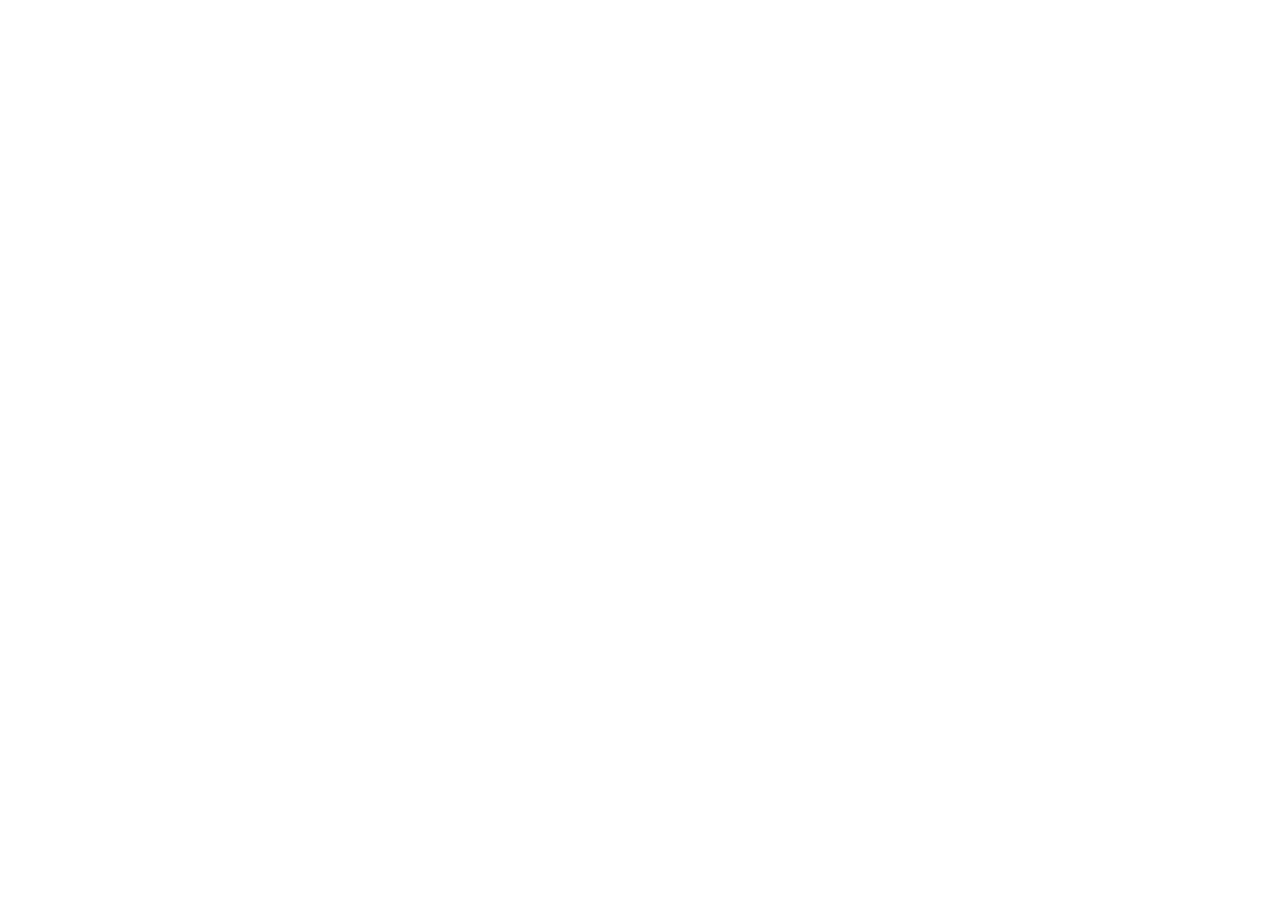
==== commit abf91bf2: "switch to HashRouter for GitHub Pages" ====
--- a/index.html
+++ b/index.html
@@ -7,7 +7,7 @@
     <link rel="icon" type="image/svg+xml" href="/favicon.svg" />
     <meta name="description" content="数智融合工业互联网实训教学平台 - AI 自动评分与学习分析" />
     <meta name="author" content="Genie" />
-    <script type="module" crossorigin src="./assets/index-e6m6uPDc.js"></script>
+    <script type="module" crossorigin src="./assets/index-_gbO6xe3.js"></script>
     <link rel="stylesheet" crossorigin href="./assets/index-BpAHUnf3.css">
   </head>
   <body>
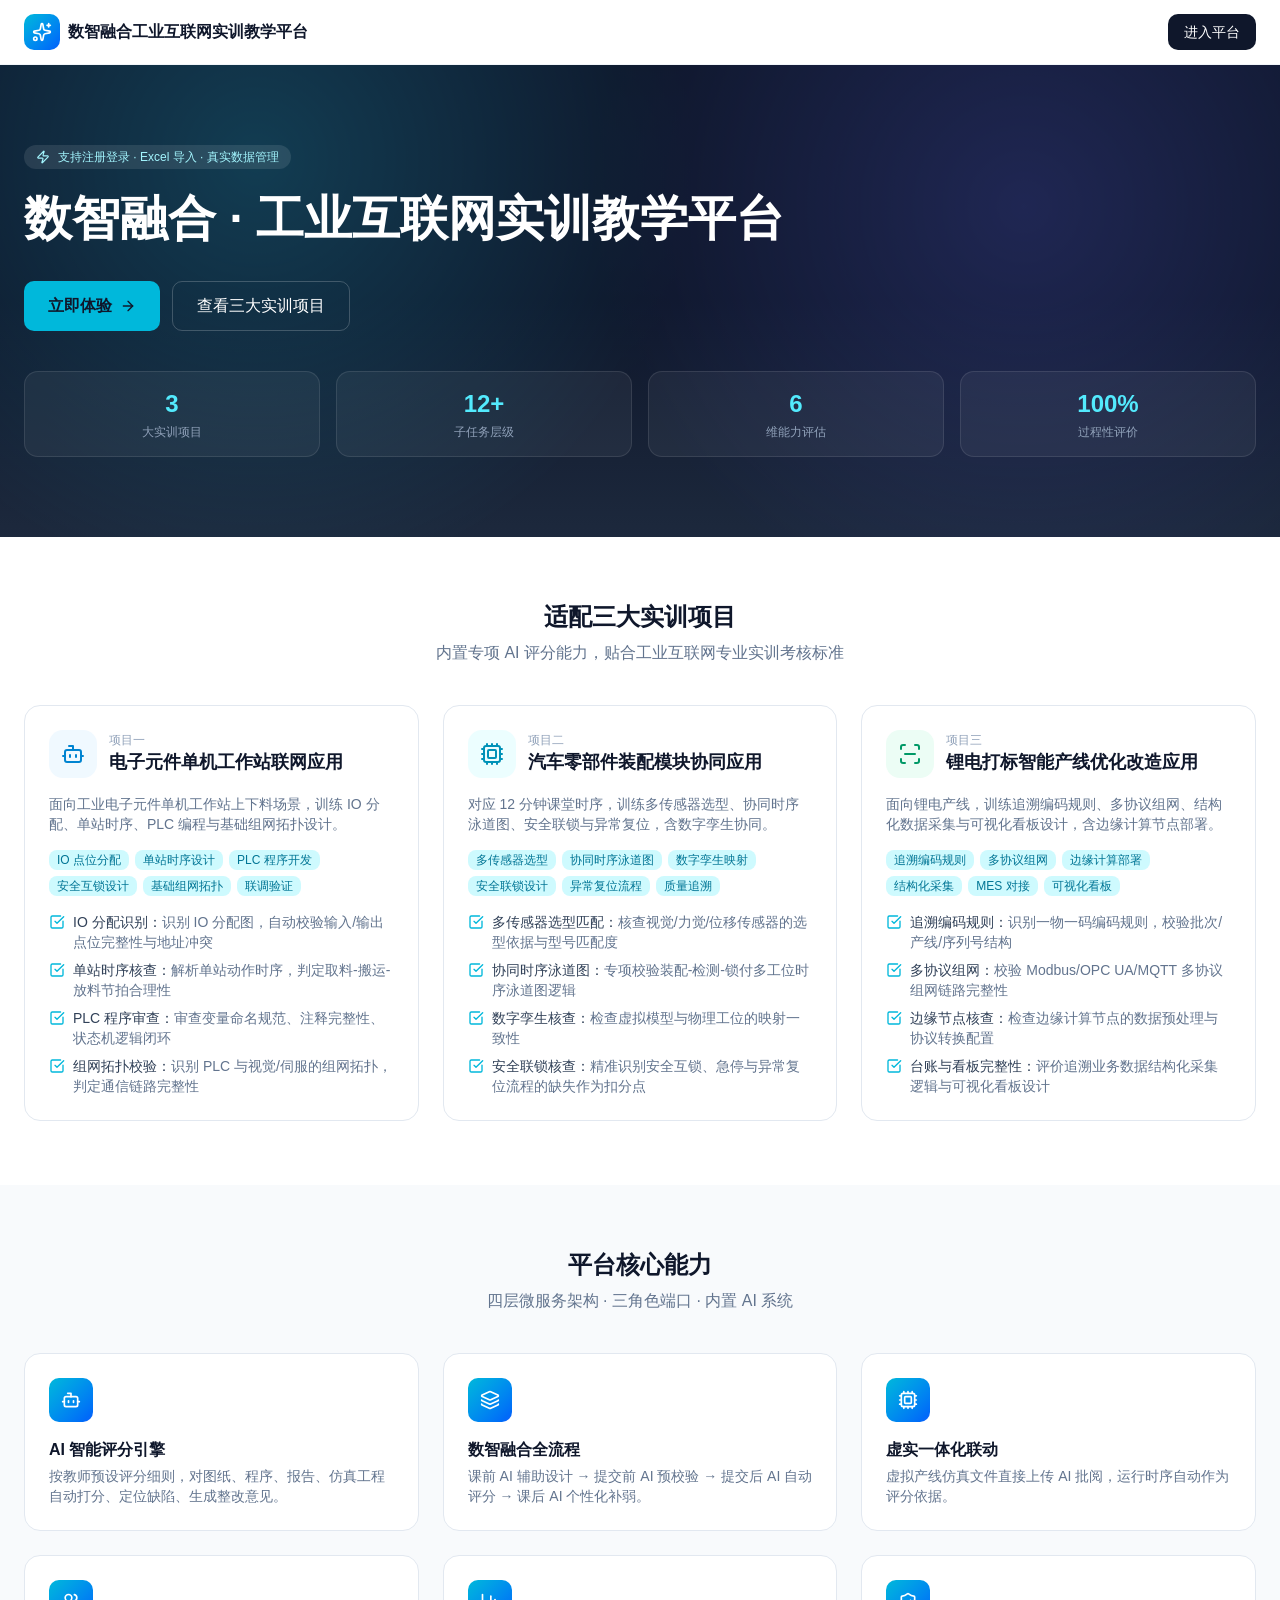
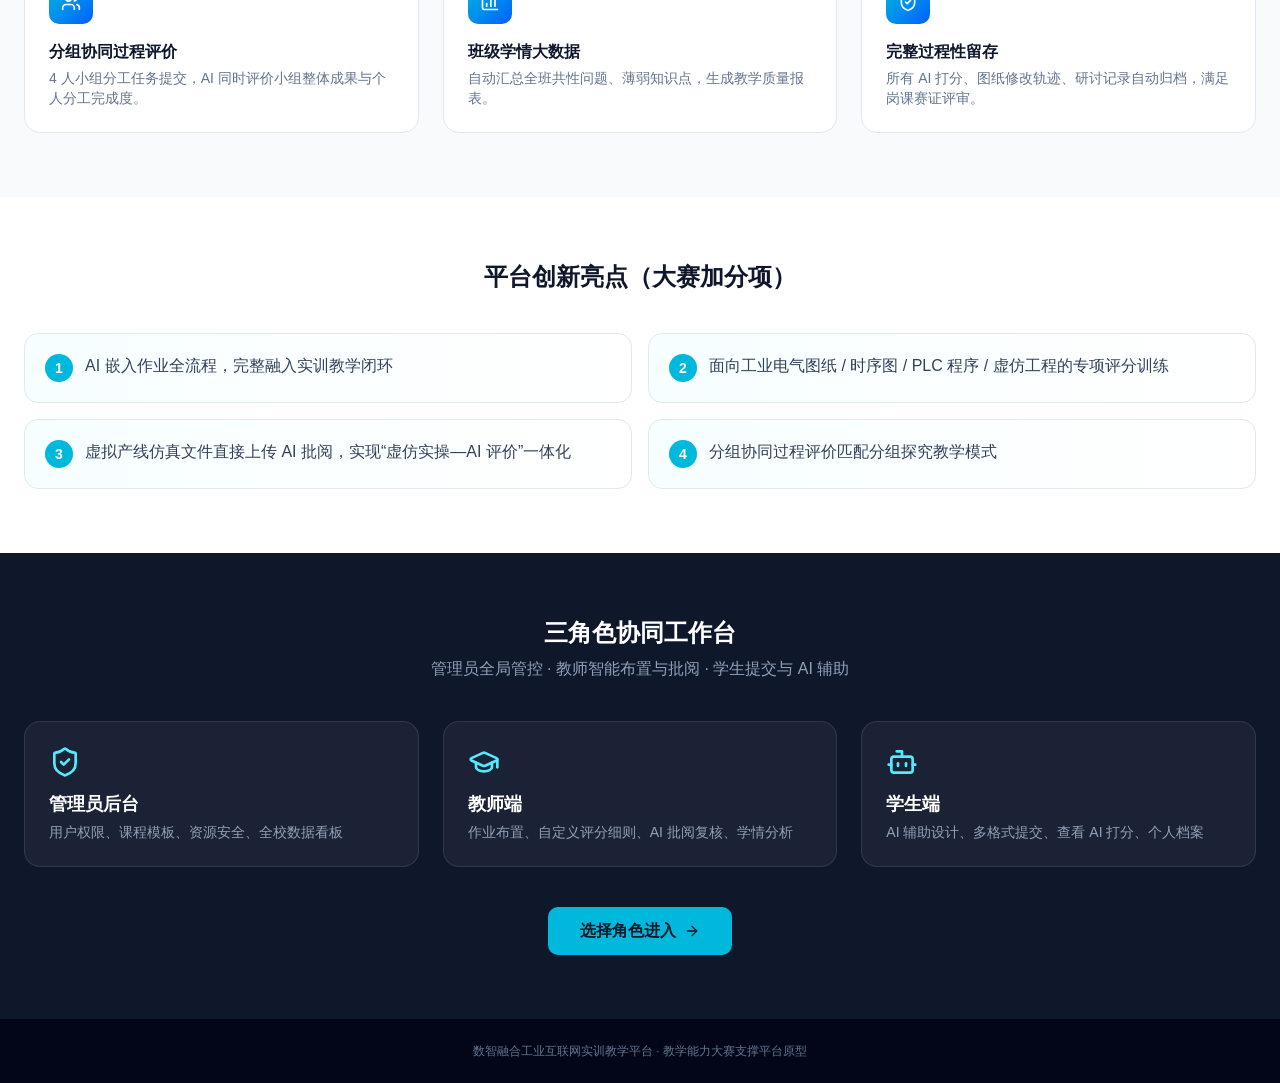
==== commit 6e9ef6b9: "deploy: update GitHub Pages build" ====
--- a/index.html
+++ b/index.html
@@ -7,8 +7,8 @@
     <link rel="icon" type="image/svg+xml" href="/favicon.svg" />
     <meta name="description" content="数智融合工业互联网实训教学平台 - AI 自动评分与学习分析" />
     <meta name="author" content="Genie" />
-    <script type="module" crossorigin src="./assets/index-_gbO6xe3.js"></script>
-    <link rel="stylesheet" crossorigin href="./assets/index-BpAHUnf3.css">
+    <script type="module" crossorigin src="./assets/index-CblaUl7_.js"></script>
+    <link rel="stylesheet" crossorigin href="./assets/index-Ckbzev8I.css">
   </head>
   <body>
     <div id="root"></div>
--- a/assets/index-Ckbzev8I.css
+++ b/assets/index-Ckbzev8I.css
@@ -0,0 +1 @@
+@layer properties{@supports (((-webkit-hyphens:none)) and (not (margin-trim:inline))) or ((-moz-orient:inline) and (not (color:rgb(from red r g b)))){*,:before,:after,::backdrop{--tw-translate-x:0;--tw-translate-y:0;--tw-translate-z:0;--tw-scale-x:1;--tw-scale-y:1;--tw-scale-z:1;--tw-rotate-x:initial;--tw-rotate-y:initial;--tw-rotate-z:initial;--tw-skew-x:initial;--tw-skew-y:initial;--tw-pan-x:initial;--tw-pan-y:initial;--tw-pinch-zoom:initial;--tw-space-y-reverse:0;--tw-space-x-reverse:0;--tw-divide-x-reverse:0;--tw-border-style:solid;--tw-divide-y-reverse:0;--tw-gradient-position:initial;--tw-gradient-from:#0000;--tw-gradient-via:#0000;--tw-gradient-to:#0000;--tw-gradient-stops:initial;--tw-gradient-via-stops:initial;--tw-gradient-from-position:0%;--tw-gradient-via-position:50%;--tw-gradient-to-position:100%;--tw-leading:initial;--tw-font-weight:initial;--tw-tracking:initial;--tw-ordinal:initial;--tw-slashed-zero:initial;--tw-numeric-figure:initial;--tw-numeric-spacing:initial;--tw-numeric-fraction:initial;--tw-shadow:0 0 #0000;--tw-shadow-color:initial;--tw-shadow-alpha:100%;--tw-inset-shadow:0 0 #0000;--tw-inset-shadow-color:initial;--tw-inset-shadow-alpha:100%;--tw-ring-color:initial;--tw-ring-shadow:0 0 #0000;--tw-inset-ring-color:initial;--tw-inset-ring-shadow:0 0 #0000;--tw-ring-inset:initial;--tw-ring-offset-width:0px;--tw-ring-offset-color:#fff;--tw-ring-offset-shadow:0 0 #0000;--tw-outline-style:solid;--tw-blur:initial;--tw-brightness:initial;--tw-contrast:initial;--tw-grayscale:initial;--tw-hue-rotate:initial;--tw-invert:initial;--tw-opacity:initial;--tw-saturate:initial;--tw-sepia:initial;--tw-drop-shadow:initial;--tw-drop-shadow-color:initial;--tw-drop-shadow-alpha:100%;--tw-drop-shadow-size:initial;--tw-backdrop-blur:initial;--tw-backdrop-brightness:initial;--tw-backdrop-contrast:initial;--tw-backdrop-grayscale:initial;--tw-backdrop-hue-rotate:initial;--tw-backdrop-invert:initial;--tw-backdrop-opacity:initial;--tw-backdrop-saturate:initial;--tw-backdrop-sepia:initial;--tw-duration:initial;--tw-ease:initial;--tw-content:"";--tw-animation-delay:0s;--tw-animation-direction:normal;--tw-animation-duration:initial;--tw-animation-fill-mode:none;--tw-animation-iteration-count:1;--tw-enter-blur:0;--tw-enter-opacity:1;--tw-enter-rotate:0;--tw-enter-scale:1;--tw-enter-translate-x:0;--tw-enter-translate-y:0;--tw-exit-blur:0;--tw-exit-opacity:1;--tw-exit-rotate:0;--tw-exit-scale:1;--tw-exit-translate-x:0;--tw-exit-translate-y:0}}}@layer theme{:root,:host{--font-sans:-apple-system, BlinkMacSystemFont, "Segoe UI", Roboto, "Helvetica Neue", "Noto Sans", Arial, sans-serif, "Apple Color Emoji", "Segoe UI Emoji", "Segoe UI Symbol", "Noto Color Emoji";--font-mono:ui-monospace, SFMono-Regular, Menlo, Monaco, Consolas, "Liberation Mono", "Courier New", monospace;--color-red-50:oklch(97.1% .013 17.38);--color-red-400:oklch(70.4% .191 22.216);--color-red-500:oklch(63.7% .237 25.331);--color-red-600:oklch(57.7% .245 27.325);--color-orange-50:oklch(98% .016 73.684);--color-orange-400:oklch(75% .183 55.934);--color-orange-500:oklch(70.5% .213 47.604);--color-amber-50:oklch(98.7% .022 95.277);--color-amber-100:oklch(96.2% .059 95.617);--color-amber-200:oklch(92.4% .12 95.746);--color-amber-300:oklch(87.9% .169 91.605);--color-amber-400:oklch(82.8% .189 84.429);--color-amber-500:oklch(76.9% .188 70.08);--color-amber-600:oklch(66.6% .179 58.318);--color-amber-700:oklch(55.5% .163 48.998);--color-amber-800:oklch(47.3% .137 46.201);--color-amber-900:oklch(41.4% .112 45.904);--color-emerald-50:oklch(97.9% .021 166.113);--color-emerald-100:oklch(95% .052 163.051);--color-emerald-200:oklch(90.5% .093 164.15);--color-emerald-300:oklch(84.5% .143 164.978);--color-emerald-400:oklch(76.5% .177 163.223);--color-emerald-500:oklch(69.6% .17 162.48);--color-emerald-600:oklch(59.6% .145 163.225);--color-emerald-700:oklch(50.8% .118 165.612);--color-emerald-800:oklch(43.2% .095 166.913);--color-emerald-900:oklch(37.8% .077 168.94);--color-teal-500:oklch(70.4% .14 182.503);--color-teal-600:oklch(60% .118 184.704);--color-cyan-50:oklch(98.4% .019 200.873);--color-cyan-100:oklch(95.6% .045 203.388);--color-cyan-200:oklch(91.7% .08 205.041);--color-cyan-300:oklch(86.5% .127 207.078);--color-cyan-400:oklch(78.9% .154 211.53);--color-cyan-500:oklch(71.5% .143 215.221);--color-cyan-600:oklch(60.9% .126 221.723);--color-cyan-700:oklch(52% .105 223.128);--color-cyan-800:oklch(45% .085 224.283);--color-cyan-900:oklch(39.8% .07 227.392);--color-sky-50:oklch(97.7% .013 236.62);--color-sky-100:oklch(95.1% .026 236.824);--color-sky-200:oklch(90.1% .058 230.902);--color-sky-400:oklch(74.6% .16 232.661);--color-sky-500:oklch(68.5% .169 237.323);--color-sky-600:oklch(58.8% .158 241.966);--color-sky-700:oklch(50% .134 242.749);--color-blue-50:oklch(97% .014 254.604);--color-blue-100:oklch(93.2% .032 255.585);--color-blue-200:oklch(88.2% .059 254.128);--color-blue-500:oklch(62.3% .214 259.815);--color-blue-600:oklch(54.6% .245 262.881);--color-blue-700:oklch(48.8% .243 264.376);--color-blue-800:oklch(42.4% .199 265.638);--color-indigo-400:oklch(67.3% .182 276.935);--color-indigo-500:oklch(58.5% .233 277.117);--color-violet-50:oklch(96.9% .016 293.756);--color-violet-100:oklch(94.3% .029 294.588);--color-violet-200:oklch(89.4% .057 293.283);--color-violet-300:oklch(81.1% .111 293.571);--color-violet-400:oklch(70.2% .183 293.541);--color-violet-500:oklch(60.6% .25 292.717);--color-violet-600:oklch(54.1% .281 293.009);--color-violet-700:oklch(49.1% .27 292.581);--color-violet-800:oklch(43.2% .232 292.759);--color-purple-50:oklch(97.7% .014 308.299);--color-purple-500:oklch(62.7% .265 303.9);--color-fuchsia-500:oklch(66.7% .295 322.15);--color-rose-50:oklch(96.9% .015 12.422);--color-rose-100:oklch(94.1% .03 12.58);--color-rose-200:oklch(89.2% .058 10.001);--color-rose-300:oklch(81% .117 11.638);--color-rose-400:oklch(71.2% .194 13.428);--color-rose-500:oklch(64.5% .246 16.439);--color-rose-600:oklch(58.6% .253 17.585);--color-rose-700:oklch(51.4% .222 16.935);--color-rose-800:oklch(45.5% .188 13.697);--color-slate-50:oklch(98.4% .003 247.858);--color-slate-100:oklch(96.8% .007 247.896);--color-slate-200:oklch(92.9% .013 255.508);--color-slate-300:oklch(86.9% .022 252.894);--color-slate-400:oklch(70.4% .04 256.788);--color-slate-500:oklch(55.4% .046 257.417);--color-slate-600:oklch(44.6% .043 257.281);--color-slate-700:oklch(37.2% .044 257.287);--color-slate-800:oklch(27.9% .041 260.031);--color-slate-900:oklch(20.8% .042 265.755);--color-slate-950:oklch(12.9% .042 264.695);--color-black:#000;--color-white:#fff;--spacing:.25rem;--container-sm:24rem;--container-md:28rem;--container-lg:32rem;--container-xl:36rem;--container-2xl:42rem;--container-3xl:48rem;--container-4xl:56rem;--container-7xl:80rem;--text-xs--line-height:calc(1 / .75);--text-sm--line-height:calc(1.25 / .875);--text-base--line-height: 1.5 ;--text-lg:1.125rem;--text-lg--line-height:calc(1.75 / 1.125);--text-xl:1.25rem;--text-xl--line-height:calc(1.75 / 1.25);--text-2xl:1.5rem;--text-2xl--line-height:calc(2 / 1.5);--text-3xl:1.875rem;--text-3xl--line-height: 1.2 ;--text-4xl:2.25rem;--text-4xl--line-height:calc(2.5 / 2.25);--text-5xl:3rem;--text-5xl--line-height:1;--font-weight-normal:400;--font-weight-medium:500;--font-weight-semibold:600;--font-weight-bold:700;--tracking-tight:-.025em;--tracking-wide:.025em;--tracking-widest:.1em;--leading-tight:1.25;--leading-snug:1.375;--leading-normal:1.5;--leading-relaxed:1.625;--radius-xs:.125rem;--radius-2xl:1rem;--ease-in:cubic-bezier(.4, 0, 1, 1);--ease-out:cubic-bezier(0, 0, .2, 1);--ease-in-out:cubic-bezier(.4, 0, .2, 1);--animate-spin:spin 1s linear infinite;--animate-pulse:pulse 2s cubic-bezier(.4, 0, .6, 1) infinite;--animate-bounce:bounce 1s infinite;--blur-sm:8px;--aspect-video:16 / 9;--default-transition-duration:.15s;--default-transition-timing-function:cubic-bezier(.4, 0, .2, 1);--default-font-family:var(--font-sans);--default-mono-font-family:var(--font-mono);--color-border:var(--border)}}@layer base{*,:after,:before,::backdrop{box-sizing:border-box;border:0 solid;margin:0;padding:0}::file-selector-button{box-sizing:border-box;border:0 solid;margin:0;padding:0}html,:host{-webkit-text-size-adjust:100%;tab-size:4;line-height:1.5;font-family:var(--default-font-family,-apple-system, BlinkMacSystemFont, "Segoe UI", Roboto, "Helvetica Neue", "Noto Sans", Arial, sans-serif, "Apple Color Emoji", "Segoe UI Emoji", "Segoe UI Symbol", "Noto Color Emoji");font-feature-settings:var(--default-font-feature-settings,normal);font-variation-settings:var(--default-font-variation-settings,normal);-webkit-tap-highlight-color:transparent}hr{height:0;color:inherit;border-top-width:1px}abbr:where([title]){-webkit-text-decoration:underline dotted;text-decoration:underline dotted}h1,h2,h3,h4,h5,h6{font-size:inherit;font-weight:inherit}a{color:inherit;-webkit-text-decoration:inherit;text-decoration:inherit}b,strong{font-weight:bolder}code,kbd,samp,pre{font-family:var(--default-mono-font-family,ui-monospace, SFMono-Regular, Menlo, Monaco, Consolas, "Liberation Mono", "Courier New", monospace);font-feature-settings:var(--default-mono-font-feature-settings,normal);font-variation-settings:var(--default-mono-font-variation-settings,normal);font-size:1em}small{font-size:80%}sub,sup{vertical-align:baseline;font-size:75%;line-height:0;position:relative}sub{bottom:-.25em}sup{top:-.5em}table{text-indent:0;border-color:inherit;border-collapse:collapse}:-moz-focusring:where(:not(iframe)){outline:auto}progress{vertical-align:baseline}summary{display:list-item}ol,ul,menu{list-style:none}img,svg,video,canvas,audio,iframe,embed,object{vertical-align:middle;display:block}img,video{max-width:100%;height:auto}button,input,select,optgroup,textarea{font:inherit;font-feature-settings:inherit;font-variation-settings:inherit;letter-spacing:inherit;color:inherit;opacity:1;background-color:#0000;border-radius:0}::file-selector-button{font:inherit;font-feature-settings:inherit;font-variation-settings:inherit;letter-spacing:inherit;color:inherit;opacity:1;background-color:#0000;border-radius:0}:where(select:is([multiple],[size])) optgroup{font-weight:bolder}:where(select:is([multiple],[size])) optgroup option{padding-inline-start:20px}::file-selector-button{margin-inline-end:4px}::placeholder{opacity:1}@supports (not ((-webkit-appearance:-apple-pay-button))) or (contain-intrinsic-size:1px){::placeholder{color:currentColor}@supports (color:color-mix(in lab,red,red)){::placeholder{color:color-mix(in oklab,currentcolor 50%,transparent)}}}textarea{resize:vertical}::-webkit-search-decoration{-webkit-appearance:none}::-webkit-date-and-time-value{min-height:1lh;text-align:inherit}::-webkit-datetime-edit{display:inline-flex}::-webkit-datetime-edit-fields-wrapper{padding:0}::-webkit-datetime-edit{padding-block:0}::-webkit-datetime-edit-year-field{padding-block:0}::-webkit-datetime-edit-month-field{padding-block:0}::-webkit-datetime-edit-day-field{padding-block:0}::-webkit-datetime-edit-hour-field{padding-block:0}::-webkit-datetime-edit-minute-field{padding-block:0}::-webkit-datetime-edit-second-field{padding-block:0}::-webkit-datetime-edit-millisecond-field{padding-block:0}::-webkit-datetime-edit-meridiem-field{padding-block:0}::-webkit-calendar-picker-indicator{line-height:1}:-moz-ui-invalid{box-shadow:none}button,input:where([type=button],[type=reset],[type=submit]){appearance:button}::file-selector-button{appearance:button}::-webkit-inner-spin-button{height:auto}::-webkit-outer-spin-button{height:auto}[hidden]:where(:not([hidden=until-found])){display:none!important}*{border-color:var(--border);outline-color:var(--ring)}@supports (color:color-mix(in lab,red,red)){*{outline-color:color-mix(in oklab,var(--ring) 50%,transparent)}}body{background-color:var(--background);color:var(--foreground)}}@layer components;@layer utilities{.\@container\/card-header{container:card-header/inline-size}.\@container\/field-group{container:field-group/inline-size}.\@container{container-type:inline-size}.pointer-events-auto{pointer-events:auto}.pointer-events-none{pointer-events:none}.collapse{visibility:collapse}.invisible{visibility:hidden}.visible{visibility:visible}.sr-only{clip-path:inset(50%);white-space:nowrap;border-width:0;width:1px;height:1px;margin:-1px;padding:0;position:absolute;overflow:hidden}.not-sr-only{clip-path:none;white-space:normal;width:auto;height:auto;margin:0;padding:0;position:static;overflow:visible}.absolute{position:absolute}.fixed{position:fixed}.relative{position:relative}.static{position:static}.sticky{position:sticky}.inset-0{inset:0}.inset-x-0{inset-inline:0}.inset-y-0{inset-block:0}.-top-12{top:calc(var(--spacing) * -12)}.top-0{top:0}.top-0\.5{top:calc(var(--spacing) * .5)}.top-1\.5{top:calc(var(--spacing) * 1.5)}.top-1\/2{top:50%}.top-2{top:calc(var(--spacing) * 2)}.top-3{top:calc(var(--spacing) * 3)}.top-3\.5{top:calc(var(--spacing) * 3.5)}.top-4{top:calc(var(--spacing) * 4)}.top-\[1px\]{top:1px}.top-\[50\%\]{top:50%}.top-\[60\%\]{top:60%}.top-full{top:100%}.-right-12{right:calc(var(--spacing) * -12)}.right-0{right:0}.right-1{right:var(--spacing)}.right-2{right:calc(var(--spacing) * 2)}.right-3{right:calc(var(--spacing) * 3)}.right-4{right:calc(var(--spacing) * 4)}.-bottom-12{bottom:calc(var(--spacing) * -12)}.bottom-0{bottom:0}.bottom-1\.5{bottom:calc(var(--spacing) * 1.5)}.bottom-4{bottom:calc(var(--spacing) * 4)}.-left-12{left:calc(var(--spacing) * -12)}.left-0{left:0}.left-0\.5{left:calc(var(--spacing) * .5)}.left-1\/2{left:50%}.left-2{left:calc(var(--spacing) * 2)}.left-3{left:calc(var(--spacing) * 3)}.left-\[22px\]{left:22px}.left-\[50\%\]{left:50%}.isolate{isolation:isolate}.isolation-auto{isolation:auto}.z-10{z-index:10}.z-20{z-index:20}.z-50{z-index:50}.z-\[1\]{z-index:1}.z-\[100\]{z-index:100}.z-\[110\]{z-index:110}.z-\[9999\]{z-index:9999}.order-first{order:-9999}.order-last{order:9999}.col-span-3{grid-column:span 3/span 3}.col-span-full{grid-column:1/-1}.col-start-2{grid-column-start:2}.row-span-2{grid-row:span 2/span 2}.row-start-1{grid-row-start:1}.container{width:100%}@media(min-width:40rem){.container{max-width:40rem}}@media(min-width:48rem){.container{max-width:48rem}}@media(min-width:64rem){.container{max-width:64rem}}@media(min-width:80rem){.container{max-width:80rem}}@media(min-width:96rem){.container{max-width:96rem}}.\!m-0{margin:0!important}.m-1{margin:var(--spacing)}.container{margin-inline:auto;padding-inline:1rem}@media(min-width:640px){.container{max-width:640px}}@media(min-width:768px){.container{max-width:768px}}@media(min-width:1024px){.container{max-width:1024px}}@media(min-width:1280px){.container{max-width:1280px}}@media(min-width:1536px){.container{max-width:1536px}}.-mx-1{margin-inline:calc(var(--spacing) * -1)}.mx-1{margin-inline:var(--spacing)}.mx-2{margin-inline:calc(var(--spacing) * 2)}.mx-3\.5{margin-inline:calc(var(--spacing) * 3.5)}.mx-auto{margin-inline:auto}.-my-2{margin-block:calc(var(--spacing) * -2)}.my-0{margin-block:0}.my-0\.5{margin-block:calc(var(--spacing) * .5)}.my-1{margin-block:var(--spacing)}.my-2{margin-block:calc(var(--spacing) * 2)}.-mt-2{margin-top:calc(var(--spacing) * -2)}.-mt-4{margin-top:calc(var(--spacing) * -4)}.mt-0\.5{margin-top:calc(var(--spacing) * .5)}.mt-1{margin-top:var(--spacing)}.mt-1\.5{margin-top:calc(var(--spacing) * 1.5)}.mt-2{margin-top:calc(var(--spacing) * 2)}.mt-2\.5{margin-top:calc(var(--spacing) * 2.5)}.mt-3{margin-top:calc(var(--spacing) * 3)}.mt-4{margin-top:calc(var(--spacing) * 4)}.mt-5{margin-top:calc(var(--spacing) * 5)}.mt-6{margin-top:calc(var(--spacing) * 6)}.mt-8{margin-top:calc(var(--spacing) * 8)}.mt-10{margin-top:calc(var(--spacing) * 10)}.mt-auto{margin-top:auto}.mr-0\.5{margin-right:calc(var(--spacing) * .5)}.mr-1{margin-right:var(--spacing)}.mb-1{margin-bottom:var(--spacing)}.mb-1\.5{margin-bottom:calc(var(--spacing) * 1.5)}.mb-2{margin-bottom:calc(var(--spacing) * 2)}.mb-3{margin-bottom:calc(var(--spacing) * 3)}.mb-4{margin-bottom:calc(var(--spacing) * 4)}.mb-5{margin-bottom:calc(var(--spacing) * 5)}.mb-6{margin-bottom:calc(var(--spacing) * 6)}.mb-8{margin-bottom:calc(var(--spacing) * 8)}.-ml-4{margin-left:calc(var(--spacing) * -4)}.ml-0\.5{margin-left:calc(var(--spacing) * .5)}.ml-1{margin-left:var(--spacing)}.ml-1\.5{margin-left:calc(var(--spacing) * 1.5)}.ml-2{margin-left:calc(var(--spacing) * 2)}.ml-3{margin-left:calc(var(--spacing) * 3)}.ml-4{margin-left:calc(var(--spacing) * 4)}.ml-5{margin-left:calc(var(--spacing) * 5)}.ml-6{margin-left:calc(var(--spacing) * 6)}.ml-8{margin-left:calc(var(--spacing) * 8)}.ml-24{margin-left:calc(var(--spacing) * 24)}.ml-auto{margin-left:auto}.line-clamp-1{-webkit-line-clamp:1;-webkit-box-orient:vertical;display:-webkit-box;overflow:hidden}.line-clamp-2{-webkit-line-clamp:2;-webkit-box-orient:vertical;display:-webkit-box;overflow:hidden}.line-clamp-3{-webkit-line-clamp:3;-webkit-box-orient:vertical;display:-webkit-box;overflow:hidden}.line-clamp-4{-webkit-line-clamp:4;-webkit-box-orient:vertical;display:-webkit-box;overflow:hidden}.block{display:block}.contents{display:contents}.flex{display:flex}.flow-root{display:flow-root}.grid{display:grid}.hidden{display:none}.inline{display:inline}.inline-block{display:inline-block}.inline-flex{display:inline-flex}.inline-grid{display:inline-grid}.inline-table{display:inline-table}.list-item{display:list-item}.table{display:table}.table-caption{display:table-caption}.table-cell{display:table-cell}.table-column{display:table-column}.table-column-group{display:table-column-group}.table-footer-group{display:table-footer-group}.table-header-group{display:table-header-group}.table-row{display:table-row}.table-row-group{display:table-row-group}.field-sizing-content{field-sizing:content}.aspect-square{aspect-ratio:1}.aspect-video{aspect-ratio:var(--aspect-video)}.size-\(--cell-size\){width:var(--cell-size);height:var(--cell-size)}.size-2{width:calc(var(--spacing) * 2);height:calc(var(--spacing) * 2)}.size-2\.5{width:calc(var(--spacing) * 2.5);height:calc(var(--spacing) * 2.5)}.size-3{width:calc(var(--spacing) * 3);height:calc(var(--spacing) * 3)}.size-3\.5{width:calc(var(--spacing) * 3.5);height:calc(var(--spacing) * 3.5)}.size-4{width:calc(var(--spacing) * 4);height:calc(var(--spacing) * 4)}.size-6{width:calc(var(--spacing) * 6);height:calc(var(--spacing) * 6)}.size-7{width:calc(var(--spacing) * 7);height:calc(var(--spacing) * 7)}.size-8{width:calc(var(--spacing) * 8);height:calc(var(--spacing) * 8)}.size-9{width:calc(var(--spacing) * 9);height:calc(var(--spacing) * 9)}.size-10{width:calc(var(--spacing) * 10);height:calc(var(--spacing) * 10)}.size-auto{width:auto;height:auto}.size-full{width:100%;height:100%}.h-\(--cell-size\){height:var(--cell-size)}.h-1\.5{height:calc(var(--spacing) * 1.5)}.h-2{height:calc(var(--spacing) * 2)}.h-2\.5{height:calc(var(--spacing) * 2.5)}.h-3{height:calc(var(--spacing) * 3)}.h-3\.5{height:calc(var(--spacing) * 3.5)}.h-4{height:calc(var(--spacing) * 4)}.h-4\.5{height:calc(var(--spacing) * 4.5)}.h-5{height:calc(var(--spacing) * 5)}.h-6{height:calc(var(--spacing) * 6)}.h-7{height:calc(var(--spacing) * 7)}.h-8{height:calc(var(--spacing) * 8)}.h-9{height:calc(var(--spacing) * 9)}.h-10{height:calc(var(--spacing) * 10)}.h-11{height:calc(var(--spacing) * 11)}.h-12{height:calc(var(--spacing) * 12)}.h-16{height:calc(var(--spacing) * 16)}.h-24{height:calc(var(--spacing) * 24)}.h-\[1\.15rem\]{height:1.15rem}.h-\[70vh\]{height:70vh}.h-\[640px\]{height:640px}.h-\[calc\(100\%-1px\)\]{height:calc(100% - 1px)}.h-\[var\(--radix-navigation-menu-viewport-height\)\]{height:var(--radix-navigation-menu-viewport-height)}.h-\[var\(--radix-select-trigger-height\)\]{height:var(--radix-select-trigger-height)}.h-auto{height:auto}.h-full{height:100%}.h-px{height:1px}.h-screen{height:100vh}.h-svh{height:100svh}.max-h-\(--radix-context-menu-content-available-height\){max-height:var(--radix-context-menu-content-available-height)}.max-h-\(--radix-dropdown-menu-content-available-height\){max-height:var(--radix-dropdown-menu-content-available-height)}.max-h-\(--radix-select-content-available-height\){max-height:var(--radix-select-content-available-height)}.max-h-32{max-height:calc(var(--spacing) * 32)}.max-h-40{max-height:calc(var(--spacing) * 40)}.max-h-56{max-height:calc(var(--spacing) * 56)}.max-h-\[60vh\]{max-height:60vh}.max-h-\[64vh\]{max-height:64vh}.max-h-\[65vh\]{max-height:65vh}.max-h-\[70vh\]{max-height:70vh}.max-h-\[80vh\]{max-height:80vh}.max-h-\[85vh\]{max-height:85vh}.max-h-\[90vh\]{max-height:90vh}.max-h-\[300px\]{max-height:300px}.max-h-\[560px\]{max-height:560px}.max-h-full{max-height:100%}.min-h-0{min-height:0}.min-h-4{min-height:calc(var(--spacing) * 4)}.min-h-16{min-height:calc(var(--spacing) * 16)}.min-h-24{min-height:calc(var(--spacing) * 24)}.min-h-32{min-height:calc(var(--spacing) * 32)}.min-h-\[40px\]{min-height:40px}.min-h-\[400px\]{min-height:400px}.min-h-screen{min-height:100vh}.min-h-svh{min-height:100svh}.w-\(--cell-size\){width:var(--cell-size)}.w-\(--sidebar-width\){width:var(--sidebar-width)}.w-0{width:0}.w-1{width:var(--spacing)}.w-1\.5{width:calc(var(--spacing) * 1.5)}.w-2{width:calc(var(--spacing) * 2)}.w-2\.5{width:calc(var(--spacing) * 2.5)}.w-3{width:calc(var(--spacing) * 3)}.w-3\.5{width:calc(var(--spacing) * 3.5)}.w-3\/4{width:75%}.w-4{width:calc(var(--spacing) * 4)}.w-4\.5{width:calc(var(--spacing) * 4.5)}.w-5{width:calc(var(--spacing) * 5)}.w-6{width:calc(var(--spacing) * 6)}.w-7{width:calc(var(--spacing) * 7)}.w-8{width:calc(var(--spacing) * 8)}.w-9{width:calc(var(--spacing) * 9)}.w-10{width:calc(var(--spacing) * 10)}.w-11{width:calc(var(--spacing) * 11)}.w-12{width:calc(var(--spacing) * 12)}.w-14{width:calc(var(--spacing) * 14)}.w-16{width:calc(var(--spacing) * 16)}.w-20{width:calc(var(--spacing) * 20)}.w-22{width:calc(var(--spacing) * 22)}.w-24{width:calc(var(--spacing) * 24)}.w-28{width:calc(var(--spacing) * 28)}.w-44{width:calc(var(--spacing) * 44)}.w-48{width:calc(var(--spacing) * 48)}.w-56{width:calc(var(--spacing) * 56)}.w-64{width:calc(var(--spacing) * 64)}.w-72{width:calc(var(--spacing) * 72)}.w-96{width:calc(var(--spacing) * 96)}.w-\[100px\]{width:100px}.w-auto{width:auto}.w-fit{width:fit-content}.w-full{width:100%}.w-max{width:max-content}.w-px{width:1px}.max-w-\(--skeleton-width\){max-width:var(--skeleton-width)}.max-w-2xl{max-width:var(--container-2xl)}.max-w-3xl{max-width:var(--container-3xl)}.max-w-4xl{max-width:var(--container-4xl)}.max-w-7xl{max-width:var(--container-7xl)}.max-w-\[40\%\]{max-width:40%}.max-w-\[40vw\]{max-width:40vw}.max-w-\[82\%\]{max-width:82%}.max-w-\[140px\]{max-width:140px}.max-w-\[160px\]{max-width:160px}.max-w-\[200px\]{max-width:200px}.max-w-\[calc\(100\%-2rem\)\]{max-width:calc(100% - 2rem)}.max-w-full{max-width:100%}.max-w-lg{max-width:var(--container-lg)}.max-w-max{max-width:max-content}.max-w-md{max-width:var(--container-md)}.max-w-sm{max-width:var(--container-sm)}.max-w-xl{max-width:var(--container-xl)}.min-w-\(--cell-size\){min-width:var(--cell-size)}.min-w-0{min-width:0}.min-w-5{min-width:calc(var(--spacing) * 5)}.min-w-8{min-width:calc(var(--spacing) * 8)}.min-w-9{min-width:calc(var(--spacing) * 9)}.min-w-10{min-width:calc(var(--spacing) * 10)}.min-w-\[8rem\]{min-width:8rem}.min-w-\[12rem\]{min-width:12rem}.min-w-\[110px\]{min-width:110px}.min-w-\[180px\]{min-width:180px}.min-w-\[240px\]{min-width:240px}.min-w-\[260px\]{min-width:260px}.min-w-\[320px\]{min-width:320px}.min-w-\[500px\]{min-width:500px}.min-w-\[var\(--radix-select-trigger-width\)\]{min-width:var(--radix-select-trigger-width)}.flex-1{flex:1}.shrink{flex-shrink:1}.shrink-0{flex-shrink:0}.grow{flex-grow:1}.grow-0{flex-grow:0}.basis-full{flex-basis:100%}.caption-bottom{caption-side:bottom}.border-collapse{border-collapse:collapse}.origin-\(--radix-context-menu-content-transform-origin\){transform-origin:var(--radix-context-menu-content-transform-origin)}.origin-\(--radix-dropdown-menu-content-transform-origin\){transform-origin:var(--radix-dropdown-menu-content-transform-origin)}.origin-\(--radix-hover-card-content-transform-origin\){transform-origin:var(--radix-hover-card-content-transform-origin)}.origin-\(--radix-menubar-content-transform-origin\){transform-origin:var(--radix-menubar-content-transform-origin)}.origin-\(--radix-popover-content-transform-origin\){transform-origin:var(--radix-popover-content-transform-origin)}.origin-\(--radix-select-content-transform-origin\){transform-origin:var(--radix-select-content-transform-origin)}.origin-\(--radix-tooltip-content-transform-origin\){transform-origin:var(--radix-tooltip-content-transform-origin)}.-translate-x-1\/2{--tw-translate-x: -50% ;translate:var(--tw-translate-x) var(--tw-translate-y)}.-translate-x-4{--tw-translate-x:calc(var(--spacing) * -4);translate:var(--tw-translate-x) var(--tw-translate-y)}.-translate-x-px{--tw-translate-x:-1px;translate:var(--tw-translate-x) var(--tw-translate-y)}.translate-x-0{--tw-translate-x:0px;translate:var(--tw-translate-x) var(--tw-translate-y)}.translate-x-\[-50\%\]{--tw-translate-x:-50%;translate:var(--tw-translate-x) var(--tw-translate-y)}.translate-x-px{--tw-translate-x:1px;translate:var(--tw-translate-x) var(--tw-translate-y)}.-translate-y-1\/2{--tw-translate-y: -50% ;translate:var(--tw-translate-x) var(--tw-translate-y)}.translate-y-0{--tw-translate-y:0px;translate:var(--tw-translate-x) var(--tw-translate-y)}.translate-y-0\.5{--tw-translate-y:calc(var(--spacing) * .5);translate:var(--tw-translate-x) var(--tw-translate-y)}.translate-y-2{--tw-translate-y:calc(var(--spacing) * 2);translate:var(--tw-translate-x) var(--tw-translate-y)}.translate-y-\[-50\%\]{--tw-translate-y:-50%;translate:var(--tw-translate-x) var(--tw-translate-y)}.translate-y-\[calc\(-50\%_-_2px\)\]{--tw-translate-y: calc(-50% - 2px) ;translate:var(--tw-translate-x) var(--tw-translate-y)}.translate-none{translate:none}.scale-95{--tw-scale-x:95%;--tw-scale-y:95%;--tw-scale-z:95%;scale:var(--tw-scale-x) var(--tw-scale-y)}.scale-100{--tw-scale-x:100%;--tw-scale-y:100%;--tw-scale-z:100%;scale:var(--tw-scale-x) var(--tw-scale-y)}.scale-110{--tw-scale-x:110%;--tw-scale-y:110%;--tw-scale-z:110%;scale:var(--tw-scale-x) var(--tw-scale-y)}.scale-3d{scale:var(--tw-scale-x) var(--tw-scale-y) var(--tw-scale-z)}.-rotate-90{rotate:-90deg}.rotate-45{rotate:45deg}.rotate-90{rotate:90deg}.rotate-180{rotate:180deg}.transform{transform:var(--tw-rotate-x,) var(--tw-rotate-y,) var(--tw-rotate-z,) var(--tw-skew-x,) var(--tw-skew-y,)}.transform\!{transform:var(--tw-rotate-x,) var(--tw-rotate-y,) var(--tw-rotate-z,) var(--tw-skew-x,) var(--tw-skew-y,)!important}.animate-bounce{animation:var(--animate-bounce)}.animate-caret-blink{animation:1.25s ease-out infinite caret-blink}.animate-in{animation:enter var(--tw-animation-duration,var(--tw-duration,.15s))var(--tw-ease,ease)var(--tw-animation-delay,0s)var(--tw-animation-iteration-count,1)var(--tw-animation-direction,normal)var(--tw-animation-fill-mode,none)}.animate-pulse{animation:var(--animate-pulse)}.animate-spin{animation:var(--animate-spin)}.cursor-default{cursor:default}.cursor-not-allowed{cursor:not-allowed}.cursor-pointer{cursor:pointer}.cursor-text{cursor:text}.touch-pinch-zoom{--tw-pinch-zoom:pinch-zoom;touch-action:var(--tw-pan-x,) var(--tw-pan-y,) var(--tw-pinch-zoom,)}.touch-none{touch-action:none}.resize{resize:both}.resize\!{resize:both!important}.resize-none{resize:none}.scroll-my-1{scroll-margin-block:var(--spacing)}.scroll-py-1{scroll-padding-block:var(--spacing)}.list-inside{list-style-position:inside}.list-decimal{list-style-type:decimal}.list-disc{list-style-type:disc}.list-none{list-style-type:none}.auto-rows-min{grid-auto-rows:min-content}.grid-cols-1{grid-template-columns:repeat(1,minmax(0,1fr))}.grid-cols-2{grid-template-columns:repeat(2,minmax(0,1fr))}.grid-cols-3{grid-template-columns:repeat(3,minmax(0,1fr))}.grid-cols-4{grid-template-columns:repeat(4,minmax(0,1fr))}.grid-cols-5{grid-template-columns:repeat(5,minmax(0,1fr))}.grid-cols-\[0_1fr\]{grid-template-columns:0 1fr}.grid-cols-\[1fr_60px_40px_60px\]{grid-template-columns:1fr 60px 40px 60px}.grid-cols-\[1fr_70px_1fr_1fr_1fr_auto\]{grid-template-columns:1fr 70px 1fr 1fr 1fr auto}.grid-rows-\[auto_auto\]{grid-template-rows:auto auto}.flex-col{flex-direction:column}.flex-col-reverse{flex-direction:column-reverse}.flex-row{flex-direction:row}.flex-row-reverse{flex-direction:row-reverse}.flex-wrap{flex-wrap:wrap}.place-content-center{place-content:center}.items-center{align-items:center}.items-end{align-items:flex-end}.items-start{align-items:flex-start}.items-stretch{align-items:stretch}.justify-between{justify-content:space-between}.justify-center{justify-content:center}.justify-end{justify-content:flex-end}.justify-start{justify-content:flex-start}.justify-items-start{justify-items:start}.gap-0\.5{gap:calc(var(--spacing) * .5)}.gap-1{gap:var(--spacing)}.gap-1\.5{gap:calc(var(--spacing) * 1.5)}.gap-2{gap:calc(var(--spacing) * 2)}.gap-2\.5{gap:calc(var(--spacing) * 2.5)}.gap-3{gap:calc(var(--spacing) * 3)}.gap-4{gap:calc(var(--spacing) * 4)}.gap-5{gap:calc(var(--spacing) * 5)}.gap-6{gap:calc(var(--spacing) * 6)}.gap-7{gap:calc(var(--spacing) * 7)}.gap-\[--spacing\(var\(--gap\)\)\]{gap:calc(var(--spacing) * var(--gap))}:where(.space-y-0\.5>:not(:last-child)){--tw-space-y-reverse:0;margin-block-start:calc(calc(var(--spacing) * .5) * var(--tw-space-y-reverse));margin-block-end:calc(calc(var(--spacing) * .5) * calc(1 - var(--tw-space-y-reverse)))}:where(.space-y-1>:not(:last-child)){--tw-space-y-reverse:0;margin-block-start:calc(var(--spacing) * var(--tw-space-y-reverse));margin-block-end:calc(var(--spacing) * calc(1 - var(--tw-space-y-reverse)))}:where(.space-y-1\.5>:not(:last-child)){--tw-space-y-reverse:0;margin-block-start:calc(calc(var(--spacing) * 1.5) * var(--tw-space-y-reverse));margin-block-end:calc(calc(var(--spacing) * 1.5) * calc(1 - var(--tw-space-y-reverse)))}:where(.space-y-2>:not(:last-child)){--tw-space-y-reverse:0;margin-block-start:calc(calc(var(--spacing) * 2) * var(--tw-space-y-reverse));margin-block-end:calc(calc(var(--spacing) * 2) * calc(1 - var(--tw-space-y-reverse)))}:where(.space-y-2\.5>:not(:last-child)){--tw-space-y-reverse:0;margin-block-start:calc(calc(var(--spacing) * 2.5) * var(--tw-space-y-reverse));margin-block-end:calc(calc(var(--spacing) * 2.5) * calc(1 - var(--tw-space-y-reverse)))}:where(.space-y-3>:not(:last-child)){--tw-space-y-reverse:0;margin-block-start:calc(calc(var(--spacing) * 3) * var(--tw-space-y-reverse));margin-block-end:calc(calc(var(--spacing) * 3) * calc(1 - var(--tw-space-y-reverse)))}:where(.space-y-4>:not(:last-child)){--tw-space-y-reverse:0;margin-block-start:calc(calc(var(--spacing) * 4) * var(--tw-space-y-reverse));margin-block-end:calc(calc(var(--spacing) * 4) * calc(1 - var(--tw-space-y-reverse)))}:where(.space-y-5>:not(:last-child)){--tw-space-y-reverse:0;margin-block-start:calc(calc(var(--spacing) * 5) * var(--tw-space-y-reverse));margin-block-end:calc(calc(var(--spacing) * 5) * calc(1 - var(--tw-space-y-reverse)))}:where(.space-y-6>:not(:last-child)){--tw-space-y-reverse:0;margin-block-start:calc(calc(var(--spacing) * 6) * var(--tw-space-y-reverse));margin-block-end:calc(calc(var(--spacing) * 6) * calc(1 - var(--tw-space-y-reverse)))}:where(.space-y-reverse>:not(:last-child)){--tw-space-y-reverse:1}.gap-x-2{column-gap:calc(var(--spacing) * 2)}.gap-x-3{column-gap:calc(var(--spacing) * 3)}.gap-x-4{column-gap:calc(var(--spacing) * 4)}:where(.space-x-1>:not(:last-child)){--tw-space-x-reverse:0;margin-inline-start:calc(var(--spacing) * var(--tw-space-x-reverse));margin-inline-end:calc(var(--spacing) * calc(1 - var(--tw-space-x-reverse)))}:where(.space-x-reverse>:not(:last-child)){--tw-space-x-reverse:1}.gap-y-0\.5{row-gap:calc(var(--spacing) * .5)}.gap-y-1{row-gap:var(--spacing)}:where(.divide-x>:not(:last-child)){--tw-divide-x-reverse:0;border-inline-style:var(--tw-border-style);border-inline-start-width:calc(1px * var(--tw-divide-x-reverse));border-inline-end-width:calc(1px * calc(1 - var(--tw-divide-x-reverse)))}:where(.divide-y>:not(:last-child)){--tw-divide-y-reverse:0;border-bottom-style:var(--tw-border-style);border-top-style:var(--tw-border-style);border-top-width:calc(1px * var(--tw-divide-y-reverse));border-bottom-width:calc(1px * calc(1 - var(--tw-divide-y-reverse)))}:where(.divide-y-reverse>:not(:last-child)){--tw-divide-y-reverse:1}:where(.divide-slate-100>:not(:last-child)){border-color:var(--color-slate-100)}.self-center{align-self:center}.self-start{align-self:flex-start}.self-stretch{align-self:stretch}.justify-self-end{justify-self:flex-end}.truncate{text-overflow:ellipsis;white-space:nowrap;overflow:hidden}.overflow-auto{overflow:auto}.overflow-hidden{overflow:hidden}.overflow-visible{overflow:visible}.overflow-x-auto{overflow-x:auto}.overflow-x-hidden{overflow-x:hidden}.overflow-y-auto{overflow-y:auto}.rounded{border-radius:.25rem}.rounded-2xl{border-radius:var(--radius-2xl)}.rounded-\[2px\]{border-radius:2px}.rounded-\[4px\]{border-radius:4px}.rounded-\[calc\(var\(--radius\)-5px\)\]{border-radius:calc(var(--radius) - 5px)}.rounded-\[inherit\]{border-radius:inherit}.rounded-full{border-radius:3.40282e38px}.rounded-lg{border-radius:var(--radius)}.rounded-md{border-radius:calc(var(--radius) - 2px)}.rounded-none{border-radius:0}.rounded-sm{border-radius:calc(var(--radius) - 4px)}.rounded-xl{border-radius:calc(var(--radius) + 4px)}.rounded-xs{border-radius:var(--radius-xs)}.rounded-s{border-start-start-radius:.25rem;border-end-start-radius:.25rem}.rounded-ss{border-start-start-radius:.25rem}.rounded-e{border-start-end-radius:.25rem;border-end-end-radius:.25rem}.rounded-se{border-start-end-radius:.25rem}.rounded-ee{border-end-end-radius:.25rem}.rounded-es{border-end-start-radius:.25rem}.rounded-t{border-top-left-radius:.25rem;border-top-right-radius:.25rem}.rounded-l{border-top-left-radius:.25rem;border-bottom-left-radius:.25rem}.rounded-l-md{border-top-left-radius:calc(var(--radius) - 2px);border-bottom-left-radius:calc(var(--radius) - 2px)}.rounded-tl{border-top-left-radius:.25rem}.rounded-tl-sm{border-top-left-radius:calc(var(--radius) - 4px)}.rounded-r{border-top-right-radius:.25rem;border-bottom-right-radius:.25rem}.rounded-r-md{border-top-right-radius:calc(var(--radius) - 2px);border-bottom-right-radius:calc(var(--radius) - 2px)}.rounded-tr{border-top-right-radius:.25rem}.rounded-tr-sm{border-top-right-radius:calc(var(--radius) - 4px)}.rounded-b{border-bottom-right-radius:.25rem;border-bottom-left-radius:.25rem}.rounded-br{border-bottom-right-radius:.25rem}.rounded-bl{border-bottom-left-radius:.25rem}.border{border-style:var(--tw-border-style);border-width:1px}.border-0{border-style:var(--tw-border-style);border-width:0}.border-2{border-style:var(--tw-border-style);border-width:2px}.border-\[1\.5px\]{border-style:var(--tw-border-style);border-width:1.5px}.border-x{border-inline-style:var(--tw-border-style);border-inline-width:1px}.border-y{border-block-style:var(--tw-border-style);border-block-width:1px}.border-s{border-inline-start-style:var(--tw-border-style);border-inline-start-width:1px}.border-e{border-inline-end-style:var(--tw-border-style);border-inline-end-width:1px}.border-bs{border-block-start-style:var(--tw-border-style);border-block-start-width:1px}.border-be{border-block-end-style:var(--tw-border-style);border-block-end-width:1px}.border-t{border-top-style:var(--tw-border-style);border-top-width:1px}.border-r{border-right-style:var(--tw-border-style);border-right-width:1px}.border-b{border-bottom-style:var(--tw-border-style);border-bottom-width:1px}.border-l{border-left-style:var(--tw-border-style);border-left-width:1px}.border-l-2{border-left-style:var(--tw-border-style);border-left-width:2px}.border-dashed{--tw-border-style:dashed;border-style:dashed}.border-\(--color-border\){border-color:var(--color-border)}.border-amber-100{border-color:var(--color-amber-100)}.border-amber-200{border-color:var(--color-amber-200)}.border-amber-300{border-color:var(--color-amber-300)}.border-amber-300\/40{border-color:#ffd23666}@supports (color:color-mix(in lab,red,red)){.border-amber-300\/40{border-color:color-mix(in oklab,var(--color-amber-300) 40%,transparent)}}.border-blue-100{border-color:var(--color-blue-100)}.border-blue-200{border-color:var(--color-blue-200)}.border-border,.border-border\/50{border-color:var(--border)}@supports (color:color-mix(in lab,red,red)){.border-border\/50{border-color:color-mix(in oklab,var(--border) 50%,transparent)}}.border-cyan-100{border-color:var(--color-cyan-100)}.border-cyan-200{border-color:var(--color-cyan-200)}.border-cyan-300{border-color:var(--color-cyan-300)}.border-cyan-400{border-color:var(--color-cyan-400)}.border-cyan-400\/40{border-color:#00d2ef66}@supports (color:color-mix(in lab,red,red)){.border-cyan-400\/40{border-color:color-mix(in oklab,var(--color-cyan-400) 40%,transparent)}}.border-emerald-100{border-color:var(--color-emerald-100)}.border-emerald-200{border-color:var(--color-emerald-200)}.border-emerald-300{border-color:var(--color-emerald-300)}.border-emerald-300\/40{border-color:#5ee9b566}@supports (color:color-mix(in lab,red,red)){.border-emerald-300\/40{border-color:color-mix(in oklab,var(--color-emerald-300) 40%,transparent)}}.border-emerald-400\/40{border-color:#00d29466}@supports (color:color-mix(in lab,red,red)){.border-emerald-400\/40{border-color:color-mix(in oklab,var(--color-emerald-400) 40%,transparent)}}.border-input{border-color:var(--input)}.border-primary{border-color:var(--primary)}.border-rose-200{border-color:var(--color-rose-200)}.border-rose-300{border-color:var(--color-rose-300)}.border-sidebar-border{border-color:var(--sidebar-border)}.border-sky-200{border-color:var(--color-sky-200)}.border-slate-50{border-color:var(--color-slate-50)}.border-slate-100{border-color:var(--color-slate-100)}.border-slate-200{border-color:var(--color-slate-200)}.border-slate-200\/60{border-color:#e2e8f099}@supports (color:color-mix(in lab,red,red)){.border-slate-200\/60{border-color:color-mix(in oklab,var(--color-slate-200) 60%,transparent)}}.border-slate-300{border-color:var(--color-slate-300)}.border-slate-600{border-color:var(--color-slate-600)}.border-slate-700{border-color:var(--color-slate-700)}.border-slate-800{border-color:var(--color-slate-800)}.border-transparent{border-color:#0000}.border-violet-100{border-color:var(--color-violet-100)}.border-violet-200{border-color:var(--color-violet-200)}.border-violet-300{border-color:var(--color-violet-300)}.border-violet-400{border-color:var(--color-violet-400)}.border-violet-600{border-color:var(--color-violet-600)}.border-white{border-color:var(--color-white)}.border-white\/10{border-color:#ffffff1a}@supports (color:color-mix(in lab,red,red)){.border-white\/10{border-color:color-mix(in oklab,var(--color-white) 10%,transparent)}}.border-white\/20{border-color:#fff3}@supports (color:color-mix(in lab,red,red)){.border-white\/20{border-color:color-mix(in oklab,var(--color-white) 20%,transparent)}}.border-white\/30{border-color:#ffffff4d}@supports (color:color-mix(in lab,red,red)){.border-white\/30{border-color:color-mix(in oklab,var(--color-white) 30%,transparent)}}.border-white\/40{border-color:#fff6}@supports (color:color-mix(in lab,red,red)){.border-white\/40{border-color:color-mix(in oklab,var(--color-white) 40%,transparent)}}.border-t-transparent{border-top-color:#0000}.border-l-transparent{border-left-color:#0000}.bg-\(--color-bg\){background-color:var(--color-bg)}.bg-\[\#0a1929\]{background-color:#0a1929}.bg-\[\#38bdf8\]{background-color:#38bdf8}.bg-\[\#bae6fd\]{background-color:#bae6fd}.bg-accent{background-color:var(--accent)}.bg-amber-50{background-color:var(--color-amber-50)}.bg-amber-50\/30{background-color:#fffbeb4d}@supports (color:color-mix(in lab,red,red)){.bg-amber-50\/30{background-color:color-mix(in oklab,var(--color-amber-50) 30%,transparent)}}.bg-amber-50\/40{background-color:#fffbeb66}@supports (color:color-mix(in lab,red,red)){.bg-amber-50\/40{background-color:color-mix(in oklab,var(--color-amber-50) 40%,transparent)}}.bg-amber-50\/60{background-color:#fffbeb99}@supports (color:color-mix(in lab,red,red)){.bg-amber-50\/60{background-color:color-mix(in oklab,var(--color-amber-50) 60%,transparent)}}.bg-amber-100{background-color:var(--color-amber-100)}.bg-amber-400{background-color:var(--color-amber-400)}.bg-amber-500{background-color:var(--color-amber-500)}.bg-amber-500\/20{background-color:#f99c0033}@supports (color:color-mix(in lab,red,red)){.bg-amber-500\/20{background-color:color-mix(in oklab,var(--color-amber-500) 20%,transparent)}}.bg-amber-500\/90{background-color:#f99c00e6}@supports (color:color-mix(in lab,red,red)){.bg-amber-500\/90{background-color:color-mix(in oklab,var(--color-amber-500) 90%,transparent)}}.bg-amber-500\/95{background-color:#f99c00f2}@supports (color:color-mix(in lab,red,red)){.bg-amber-500\/95{background-color:color-mix(in oklab,var(--color-amber-500) 95%,transparent)}}.bg-amber-600{background-color:var(--color-amber-600)}.bg-background{background-color:var(--background)}.bg-black\/50{background-color:#00000080}@supports (color:color-mix(in lab,red,red)){.bg-black\/50{background-color:color-mix(in oklab,var(--color-black) 50%,transparent)}}.bg-black\/80{background-color:#000c}@supports (color:color-mix(in lab,red,red)){.bg-black\/80{background-color:color-mix(in oklab,var(--color-black) 80%,transparent)}}.bg-black\/85{background-color:#000000d9}@supports (color:color-mix(in lab,red,red)){.bg-black\/85{background-color:color-mix(in oklab,var(--color-black) 85%,transparent)}}.bg-blue-50{background-color:var(--color-blue-50)}.bg-blue-50\/60{background-color:#eff6ff99}@supports (color:color-mix(in lab,red,red)){.bg-blue-50\/60{background-color:color-mix(in oklab,var(--color-blue-50) 60%,transparent)}}.bg-border{background-color:var(--border)}.bg-card{background-color:var(--card)}.bg-cyan-50{background-color:var(--color-cyan-50)}.bg-cyan-50\/20{background-color:#ecfeff33}@supports (color:color-mix(in lab,red,red)){.bg-cyan-50\/20{background-color:color-mix(in oklab,var(--color-cyan-50) 20%,transparent)}}.bg-cyan-50\/30{background-color:#ecfeff4d}@supports (color:color-mix(in lab,red,red)){.bg-cyan-50\/30{background-color:color-mix(in oklab,var(--color-cyan-50) 30%,transparent)}}.bg-cyan-50\/40{background-color:#ecfeff66}@supports (color:color-mix(in lab,red,red)){.bg-cyan-50\/40{background-color:color-mix(in oklab,var(--color-cyan-50) 40%,transparent)}}.bg-cyan-50\/50{background-color:#ecfeff80}@supports (color:color-mix(in lab,red,red)){.bg-cyan-50\/50{background-color:color-mix(in oklab,var(--color-cyan-50) 50%,transparent)}}.bg-cyan-50\/60{background-color:#ecfeff99}@supports (color:color-mix(in lab,red,red)){.bg-cyan-50\/60{background-color:color-mix(in oklab,var(--color-cyan-50) 60%,transparent)}}.bg-cyan-100{background-color:var(--color-cyan-100)}.bg-cyan-400{background-color:var(--color-cyan-400)}.bg-cyan-500{background-color:var(--color-cyan-500)}.bg-cyan-500\/20{background-color:#00b7d733}@supports (color:color-mix(in lab,red,red)){.bg-cyan-500\/20{background-color:color-mix(in oklab,var(--color-cyan-500) 20%,transparent)}}.bg-cyan-500\/30{background-color:#00b7d74d}@supports (color:color-mix(in lab,red,red)){.bg-cyan-500\/30{background-color:color-mix(in oklab,var(--color-cyan-500) 30%,transparent)}}.bg-cyan-600{background-color:var(--color-cyan-600)}.bg-destructive{background-color:var(--destructive)}.bg-emerald-50{background-color:var(--color-emerald-50)}.bg-emerald-50\/30{background-color:#ecfdf54d}@supports (color:color-mix(in lab,red,red)){.bg-emerald-50\/30{background-color:color-mix(in oklab,var(--color-emerald-50) 30%,transparent)}}.bg-emerald-50\/40{background-color:#ecfdf566}@supports (color:color-mix(in lab,red,red)){.bg-emerald-50\/40{background-color:color-mix(in oklab,var(--color-emerald-50) 40%,transparent)}}.bg-emerald-100{background-color:var(--color-emerald-100)}.bg-emerald-200{background-color:var(--color-emerald-200)}.bg-emerald-400{background-color:var(--color-emerald-400)}.bg-emerald-500{background-color:var(--color-emerald-500)}.bg-emerald-500\/20{background-color:#00bb7f33}@supports (color:color-mix(in lab,red,red)){.bg-emerald-500\/20{background-color:color-mix(in oklab,var(--color-emerald-500) 20%,transparent)}}.bg-emerald-500\/90{background-color:#00bb7fe6}@supports (color:color-mix(in lab,red,red)){.bg-emerald-500\/90{background-color:color-mix(in oklab,var(--color-emerald-500) 90%,transparent)}}.bg-emerald-500\/95{background-color:#00bb7ff2}@supports (color:color-mix(in lab,red,red)){.bg-emerald-500\/95{background-color:color-mix(in oklab,var(--color-emerald-500) 95%,transparent)}}.bg-emerald-600{background-color:var(--color-emerald-600)}.bg-foreground{background-color:var(--foreground)}.bg-input{background-color:var(--input)}.bg-muted,.bg-muted\/50{background-color:var(--muted)}@supports (color:color-mix(in lab,red,red)){.bg-muted\/50{background-color:color-mix(in oklab,var(--muted) 50%,transparent)}}.bg-orange-50{background-color:var(--color-orange-50)}.bg-popover{background-color:var(--popover)}.bg-primary,.bg-primary\/20{background-color:var(--primary)}@supports (color:color-mix(in lab,red,red)){.bg-primary\/20{background-color:color-mix(in oklab,var(--primary) 20%,transparent)}}.bg-purple-50{background-color:var(--color-purple-50)}.bg-red-50{background-color:var(--color-red-50)}.bg-rose-50{background-color:var(--color-rose-50)}.bg-rose-100{background-color:var(--color-rose-100)}.bg-rose-400{background-color:var(--color-rose-400)}.bg-rose-500{background-color:var(--color-rose-500)}.bg-rose-600{background-color:var(--color-rose-600)}.bg-secondary{background-color:var(--secondary)}.bg-sidebar{background-color:var(--sidebar)}.bg-sidebar-border{background-color:var(--sidebar-border)}.bg-sky-50{background-color:var(--color-sky-50)}.bg-sky-100{background-color:var(--color-sky-100)}.bg-slate-50{background-color:var(--color-slate-50)}.bg-slate-50\/40{background-color:#f8fafc66}@supports (color:color-mix(in lab,red,red)){.bg-slate-50\/40{background-color:color-mix(in oklab,var(--color-slate-50) 40%,transparent)}}.bg-slate-50\/50{background-color:#f8fafc80}@supports (color:color-mix(in lab,red,red)){.bg-slate-50\/50{background-color:color-mix(in oklab,var(--color-slate-50) 50%,transparent)}}.bg-slate-50\/60{background-color:#f8fafc99}@supports (color:color-mix(in lab,red,red)){.bg-slate-50\/60{background-color:color-mix(in oklab,var(--color-slate-50) 60%,transparent)}}.bg-slate-100{background-color:var(--color-slate-100)}.bg-slate-200{background-color:var(--color-slate-200)}.bg-slate-200\/70{background-color:#e2e8f0b3}@supports (color:color-mix(in lab,red,red)){.bg-slate-200\/70{background-color:color-mix(in oklab,var(--color-slate-200) 70%,transparent)}}.bg-slate-300{background-color:var(--color-slate-300)}.bg-slate-700{background-color:var(--color-slate-700)}.bg-slate-700\/50{background-color:#31415880}@supports (color:color-mix(in lab,red,red)){.bg-slate-700\/50{background-color:color-mix(in oklab,var(--color-slate-700) 50%,transparent)}}.bg-slate-700\/80{background-color:#314158cc}@supports (color:color-mix(in lab,red,red)){.bg-slate-700\/80{background-color:color-mix(in oklab,var(--color-slate-700) 80%,transparent)}}.bg-slate-800{background-color:var(--color-slate-800)}.bg-slate-800\/40{background-color:#1d293d66}@supports (color:color-mix(in lab,red,red)){.bg-slate-800\/40{background-color:color-mix(in oklab,var(--color-slate-800) 40%,transparent)}}.bg-slate-800\/50{background-color:#1d293d80}@supports (color:color-mix(in lab,red,red)){.bg-slate-800\/50{background-color:color-mix(in oklab,var(--color-slate-800) 50%,transparent)}}.bg-slate-800\/60{background-color:#1d293d99}@supports (color:color-mix(in lab,red,red)){.bg-slate-800\/60{background-color:color-mix(in oklab,var(--color-slate-800) 60%,transparent)}}.bg-slate-900{background-color:var(--color-slate-900)}.bg-slate-900\/40{background-color:#0f172b66}@supports (color:color-mix(in lab,red,red)){.bg-slate-900\/40{background-color:color-mix(in oklab,var(--color-slate-900) 40%,transparent)}}.bg-slate-900\/50{background-color:#0f172b80}@supports (color:color-mix(in lab,red,red)){.bg-slate-900\/50{background-color:color-mix(in oklab,var(--color-slate-900) 50%,transparent)}}.bg-slate-900\/60{background-color:#0f172b99}@supports (color:color-mix(in lab,red,red)){.bg-slate-900\/60{background-color:color-mix(in oklab,var(--color-slate-900) 60%,transparent)}}.bg-slate-900\/70{background-color:#0f172bb3}@supports (color:color-mix(in lab,red,red)){.bg-slate-900\/70{background-color:color-mix(in oklab,var(--color-slate-900) 70%,transparent)}}.bg-slate-900\/80{background-color:#0f172bcc}@supports (color:color-mix(in lab,red,red)){.bg-slate-900\/80{background-color:color-mix(in oklab,var(--color-slate-900) 80%,transparent)}}.bg-slate-900\/90{background-color:#0f172be6}@supports (color:color-mix(in lab,red,red)){.bg-slate-900\/90{background-color:color-mix(in oklab,var(--color-slate-900) 90%,transparent)}}.bg-slate-900\/95{background-color:#0f172bf2}@supports (color:color-mix(in lab,red,red)){.bg-slate-900\/95{background-color:color-mix(in oklab,var(--color-slate-900) 95%,transparent)}}.bg-slate-950{background-color:var(--color-slate-950)}.bg-transparent{background-color:#0000}.bg-violet-50{background-color:var(--color-violet-50)}.bg-violet-50\/30{background-color:#f5f3ff4d}@supports (color:color-mix(in lab,red,red)){.bg-violet-50\/30{background-color:color-mix(in oklab,var(--color-violet-50) 30%,transparent)}}.bg-violet-50\/40{background-color:#f5f3ff66}@supports (color:color-mix(in lab,red,red)){.bg-violet-50\/40{background-color:color-mix(in oklab,var(--color-violet-50) 40%,transparent)}}.bg-violet-50\/60{background-color:#f5f3ff99}@supports (color:color-mix(in lab,red,red)){.bg-violet-50\/60{background-color:color-mix(in oklab,var(--color-violet-50) 60%,transparent)}}.bg-violet-100{background-color:var(--color-violet-100)}.bg-violet-400{background-color:var(--color-violet-400)}.bg-violet-500{background-color:var(--color-violet-500)}.bg-violet-500\/10{background-color:#8d54ff1a}@supports (color:color-mix(in lab,red,red)){.bg-violet-500\/10{background-color:color-mix(in oklab,var(--color-violet-500) 10%,transparent)}}.bg-violet-600{background-color:var(--color-violet-600)}.bg-white{background-color:var(--color-white)}.bg-white\/5{background-color:#ffffff0d}@supports (color:color-mix(in lab,red,red)){.bg-white\/5{background-color:color-mix(in oklab,var(--color-white) 5%,transparent)}}.bg-white\/10{background-color:#ffffff1a}@supports (color:color-mix(in lab,red,red)){.bg-white\/10{background-color:color-mix(in oklab,var(--color-white) 10%,transparent)}}.bg-white\/20{background-color:#fff3}@supports (color:color-mix(in lab,red,red)){.bg-white\/20{background-color:color-mix(in oklab,var(--color-white) 20%,transparent)}}.bg-white\/30{background-color:#ffffff4d}@supports (color:color-mix(in lab,red,red)){.bg-white\/30{background-color:color-mix(in oklab,var(--color-white) 30%,transparent)}}.bg-white\/80{background-color:#fffc}@supports (color:color-mix(in lab,red,red)){.bg-white\/80{background-color:color-mix(in oklab,var(--color-white) 80%,transparent)}}.bg-white\/90{background-color:#ffffffe6}@supports (color:color-mix(in lab,red,red)){.bg-white\/90{background-color:color-mix(in oklab,var(--color-white) 90%,transparent)}}.bg-gradient-to-b{--tw-gradient-position:to bottom in oklab;background-image:linear-gradient(var(--tw-gradient-stops))}.bg-gradient-to-br{--tw-gradient-position:to bottom right in oklab;background-image:linear-gradient(var(--tw-gradient-stops))}.bg-gradient-to-r{--tw-gradient-position:to right in oklab;background-image:linear-gradient(var(--tw-gradient-stops))}.from-amber-400{--tw-gradient-from:var(--color-amber-400);--tw-gradient-stops:var(--tw-gradient-via-stops,var(--tw-gradient-position), var(--tw-gradient-from) var(--tw-gradient-from-position), var(--tw-gradient-to) var(--tw-gradient-to-position))}.from-blue-500{--tw-gradient-from:var(--color-blue-500);--tw-gradient-stops:var(--tw-gradient-via-stops,var(--tw-gradient-position), var(--tw-gradient-from) var(--tw-gradient-from-position), var(--tw-gradient-to) var(--tw-gradient-to-position))}.from-cyan-50{--tw-gradient-from:var(--color-cyan-50);--tw-gradient-stops:var(--tw-gradient-via-stops,var(--tw-gradient-position), var(--tw-gradient-from) var(--tw-gradient-from-position), var(--tw-gradient-to) var(--tw-gradient-to-position))}.from-cyan-50\/40{--tw-gradient-from:#ecfeff66}@supports (color:color-mix(in lab,red,red)){.from-cyan-50\/40{--tw-gradient-from:color-mix(in oklab, var(--color-cyan-50) 40%, transparent)}}.from-cyan-50\/40{--tw-gradient-stops:var(--tw-gradient-via-stops,var(--tw-gradient-position), var(--tw-gradient-from) var(--tw-gradient-from-position), var(--tw-gradient-to) var(--tw-gradient-to-position))}.from-cyan-400{--tw-gradient-from:var(--color-cyan-400);--tw-gradient-stops:var(--tw-gradient-via-stops,var(--tw-gradient-position), var(--tw-gradient-from) var(--tw-gradient-from-position), var(--tw-gradient-to) var(--tw-gradient-to-position))}.from-cyan-500{--tw-gradient-from:var(--color-cyan-500);--tw-gradient-stops:var(--tw-gradient-via-stops,var(--tw-gradient-position), var(--tw-gradient-from) var(--tw-gradient-from-position), var(--tw-gradient-to) var(--tw-gradient-to-position))}.from-cyan-600{--tw-gradient-from:var(--color-cyan-600);--tw-gradient-stops:var(--tw-gradient-via-stops,var(--tw-gradient-position), var(--tw-gradient-from) var(--tw-gradient-from-position), var(--tw-gradient-to) var(--tw-gradient-to-position))}.from-emerald-400{--tw-gradient-from:var(--color-emerald-400);--tw-gradient-stops:var(--tw-gradient-via-stops,var(--tw-gradient-position), var(--tw-gradient-from) var(--tw-gradient-from-position), var(--tw-gradient-to) var(--tw-gradient-to-position))}.from-emerald-500{--tw-gradient-from:var(--color-emerald-500);--tw-gradient-stops:var(--tw-gradient-via-stops,var(--tw-gradient-position), var(--tw-gradient-from) var(--tw-gradient-from-position), var(--tw-gradient-to) var(--tw-gradient-to-position))}.from-indigo-400{--tw-gradient-from:var(--color-indigo-400);--tw-gradient-stops:var(--tw-gradient-via-stops,var(--tw-gradient-position), var(--tw-gradient-from) var(--tw-gradient-from-position), var(--tw-gradient-to) var(--tw-gradient-to-position))}.from-rose-400{--tw-gradient-from:var(--color-rose-400);--tw-gradient-stops:var(--tw-gradient-via-stops,var(--tw-gradient-position), var(--tw-gradient-from) var(--tw-gradient-from-position), var(--tw-gradient-to) var(--tw-gradient-to-position))}.from-sky-400{--tw-gradient-from:var(--color-sky-400);--tw-gradient-stops:var(--tw-gradient-via-stops,var(--tw-gradient-position), var(--tw-gradient-from) var(--tw-gradient-from-position), var(--tw-gradient-to) var(--tw-gradient-to-position))}.from-slate-700{--tw-gradient-from:var(--color-slate-700);--tw-gradient-stops:var(--tw-gradient-via-stops,var(--tw-gradient-position), var(--tw-gradient-from) var(--tw-gradient-from-position), var(--tw-gradient-to) var(--tw-gradient-to-position))}.from-slate-900{--tw-gradient-from:var(--color-slate-900);--tw-gradient-stops:var(--tw-gradient-via-stops,var(--tw-gradient-position), var(--tw-gradient-from) var(--tw-gradient-from-position), var(--tw-gradient-to) var(--tw-gradient-to-position))}.from-violet-400{--tw-gradient-from:var(--color-violet-400);--tw-gradient-stops:var(--tw-gradient-via-stops,var(--tw-gradient-position), var(--tw-gradient-from) var(--tw-gradient-from-position), var(--tw-gradient-to) var(--tw-gradient-to-position))}.from-violet-500{--tw-gradient-from:var(--color-violet-500);--tw-gradient-stops:var(--tw-gradient-via-stops,var(--tw-gradient-position), var(--tw-gradient-from) var(--tw-gradient-from-position), var(--tw-gradient-to) var(--tw-gradient-to-position))}.via-slate-800{--tw-gradient-via:var(--color-slate-800);--tw-gradient-via-stops:var(--tw-gradient-position), var(--tw-gradient-from) var(--tw-gradient-from-position), var(--tw-gradient-via) var(--tw-gradient-via-position), var(--tw-gradient-to) var(--tw-gradient-to-position);--tw-gradient-stops:var(--tw-gradient-via-stops)}.via-slate-900{--tw-gradient-via:var(--color-slate-900);--tw-gradient-via-stops:var(--tw-gradient-position), var(--tw-gradient-from) var(--tw-gradient-from-position), var(--tw-gradient-via) var(--tw-gradient-via-position), var(--tw-gradient-to) var(--tw-gradient-to-position);--tw-gradient-stops:var(--tw-gradient-via-stops)}.to-amber-500{--tw-gradient-to:var(--color-amber-500);--tw-gradient-stops:var(--tw-gradient-via-stops,var(--tw-gradient-position), var(--tw-gradient-from) var(--tw-gradient-from-position), var(--tw-gradient-to) var(--tw-gradient-to-position))}.to-blue-50{--tw-gradient-to:var(--color-blue-50);--tw-gradient-stops:var(--tw-gradient-via-stops,var(--tw-gradient-position), var(--tw-gradient-from) var(--tw-gradient-from-position), var(--tw-gradient-to) var(--tw-gradient-to-position))}.to-blue-500{--tw-gradient-to:var(--color-blue-500);--tw-gradient-stops:var(--tw-gradient-via-stops,var(--tw-gradient-position), var(--tw-gradient-from) var(--tw-gradient-from-position), var(--tw-gradient-to) var(--tw-gradient-to-position))}.to-blue-600{--tw-gradient-to:var(--color-blue-600);--tw-gradient-stops:var(--tw-gradient-via-stops,var(--tw-gradient-position), var(--tw-gradient-from) var(--tw-gradient-from-position), var(--tw-gradient-to) var(--tw-gradient-to-position))}.to-cyan-500{--tw-gradient-to:var(--color-cyan-500);--tw-gradient-stops:var(--tw-gradient-via-stops,var(--tw-gradient-position), var(--tw-gradient-from) var(--tw-gradient-from-position), var(--tw-gradient-to) var(--tw-gradient-to-position))}.to-cyan-600{--tw-gradient-to:var(--color-cyan-600);--tw-gradient-stops:var(--tw-gradient-via-stops,var(--tw-gradient-position), var(--tw-gradient-from) var(--tw-gradient-from-position), var(--tw-gradient-to) var(--tw-gradient-to-position))}.to-emerald-500{--tw-gradient-to:var(--color-emerald-500);--tw-gradient-stops:var(--tw-gradient-via-stops,var(--tw-gradient-position), var(--tw-gradient-from) var(--tw-gradient-from-position), var(--tw-gradient-to) var(--tw-gradient-to-position))}.to-fuchsia-500{--tw-gradient-to:var(--color-fuchsia-500);--tw-gradient-stops:var(--tw-gradient-via-stops,var(--tw-gradient-position), var(--tw-gradient-from) var(--tw-gradient-from-position), var(--tw-gradient-to) var(--tw-gradient-to-position))}.to-indigo-500{--tw-gradient-to:var(--color-indigo-500);--tw-gradient-stops:var(--tw-gradient-via-stops,var(--tw-gradient-position), var(--tw-gradient-from) var(--tw-gradient-from-position), var(--tw-gradient-to) var(--tw-gradient-to-position))}.to-rose-500{--tw-gradient-to:var(--color-rose-500);--tw-gradient-stops:var(--tw-gradient-via-stops,var(--tw-gradient-position), var(--tw-gradient-from) var(--tw-gradient-from-position), var(--tw-gradient-to) var(--tw-gradient-to-position))}.to-sky-500{--tw-gradient-to:var(--color-sky-500);--tw-gradient-stops:var(--tw-gradient-via-stops,var(--tw-gradient-position), var(--tw-gradient-from) var(--tw-gradient-from-position), var(--tw-gradient-to) var(--tw-gradient-to-position))}.to-slate-800{--tw-gradient-to:var(--color-slate-800);--tw-gradient-stops:var(--tw-gradient-via-stops,var(--tw-gradient-position), var(--tw-gradient-from) var(--tw-gradient-from-position), var(--tw-gradient-to) var(--tw-gradient-to-position))}.to-slate-900{--tw-gradient-to:var(--color-slate-900);--tw-gradient-stops:var(--tw-gradient-via-stops,var(--tw-gradient-position), var(--tw-gradient-from) var(--tw-gradient-from-position), var(--tw-gradient-to) var(--tw-gradient-to-position))}.to-teal-500{--tw-gradient-to:var(--color-teal-500);--tw-gradient-stops:var(--tw-gradient-via-stops,var(--tw-gradient-position), var(--tw-gradient-from) var(--tw-gradient-from-position), var(--tw-gradient-to) var(--tw-gradient-to-position))}.to-teal-600{--tw-gradient-to:var(--color-teal-600);--tw-gradient-stops:var(--tw-gradient-via-stops,var(--tw-gradient-position), var(--tw-gradient-from) var(--tw-gradient-from-position), var(--tw-gradient-to) var(--tw-gradient-to-position))}.to-transparent{--tw-gradient-to:transparent;--tw-gradient-stops:var(--tw-gradient-via-stops,var(--tw-gradient-position), var(--tw-gradient-from) var(--tw-gradient-from-position), var(--tw-gradient-to) var(--tw-gradient-to-position))}.to-violet-500{--tw-gradient-to:var(--color-violet-500);--tw-gradient-stops:var(--tw-gradient-via-stops,var(--tw-gradient-position), var(--tw-gradient-from) var(--tw-gradient-from-position), var(--tw-gradient-to) var(--tw-gradient-to-position))}.to-white{--tw-gradient-to:var(--color-white);--tw-gradient-stops:var(--tw-gradient-via-stops,var(--tw-gradient-position), var(--tw-gradient-from) var(--tw-gradient-from-position), var(--tw-gradient-to) var(--tw-gradient-to-position))}.bg-repeat{background-repeat:repeat}.mask-no-clip{-webkit-mask-clip:no-clip;mask-clip:no-clip}.mask-repeat{-webkit-mask-repeat:repeat;mask-repeat:repeat}.fill-current{fill:currentColor}.fill-foreground{fill:var(--foreground)}.fill-primary{fill:var(--primary)}.object-contain{object-fit:contain}.object-cover{object-fit:cover}.p-0{padding:0}.p-1{padding:var(--spacing)}.p-1\.5{padding:calc(var(--spacing) * 1.5)}.p-2{padding:calc(var(--spacing) * 2)}.p-2\.5{padding:calc(var(--spacing) * 2.5)}.p-3{padding:calc(var(--spacing) * 3)}.p-3\.5{padding:calc(var(--spacing) * 3.5)}.p-4{padding:calc(var(--spacing) * 4)}.p-5{padding:calc(var(--spacing) * 5)}.p-6{padding:calc(var(--spacing) * 6)}.p-8{padding:calc(var(--spacing) * 8)}.p-10{padding:calc(var(--spacing) * 10)}.p-\[3px\]{padding:3px}.p-px{padding:1px}.px-\(--cell-size\){padding-inline:var(--cell-size)}.px-1{padding-inline:var(--spacing)}.px-1\.5{padding-inline:calc(var(--spacing) * 1.5)}.px-2{padding-inline:calc(var(--spacing) * 2)}.px-2\.5{padding-inline:calc(var(--spacing) * 2.5)}.px-3{padding-inline:calc(var(--spacing) * 3)}.px-4{padding-inline:calc(var(--spacing) * 4)}.px-5{padding-inline:calc(var(--spacing) * 5)}.px-6{padding-inline:calc(var(--spacing) * 6)}.px-8{padding-inline:calc(var(--spacing) * 8)}.py-0\.5{padding-block:calc(var(--spacing) * .5)}.py-1{padding-block:var(--spacing)}.py-1\.5{padding-block:calc(var(--spacing) * 1.5)}.py-2{padding-block:calc(var(--spacing) * 2)}.py-2\.5{padding-block:calc(var(--spacing) * 2.5)}.py-3{padding-block:calc(var(--spacing) * 3)}.py-4{padding-block:calc(var(--spacing) * 4)}.py-6{padding-block:calc(var(--spacing) * 6)}.py-8{padding-block:calc(var(--spacing) * 8)}.py-10{padding-block:calc(var(--spacing) * 10)}.py-12{padding-block:calc(var(--spacing) * 12)}.py-16{padding-block:calc(var(--spacing) * 16)}.py-20{padding-block:calc(var(--spacing) * 20)}.pt-0{padding-top:0}.pt-1{padding-top:var(--spacing)}.pt-2{padding-top:calc(var(--spacing) * 2)}.pt-3{padding-top:calc(var(--spacing) * 3)}.pt-4{padding-top:calc(var(--spacing) * 4)}.pt-8{padding-top:calc(var(--spacing) * 8)}.pr-1{padding-right:var(--spacing)}.pr-2{padding-right:calc(var(--spacing) * 2)}.pr-2\.5{padding-right:calc(var(--spacing) * 2.5)}.pr-3{padding-right:calc(var(--spacing) * 3)}.pr-4{padding-right:calc(var(--spacing) * 4)}.pr-6{padding-right:calc(var(--spacing) * 6)}.pr-8{padding-right:calc(var(--spacing) * 8)}.pr-10{padding-right:calc(var(--spacing) * 10)}.pb-1{padding-bottom:var(--spacing)}.pb-3{padding-bottom:calc(var(--spacing) * 3)}.pb-4{padding-bottom:calc(var(--spacing) * 4)}.pl-2{padding-left:calc(var(--spacing) * 2)}.pl-3{padding-left:calc(var(--spacing) * 3)}.pl-4{padding-left:calc(var(--spacing) * 4)}.pl-5{padding-left:calc(var(--spacing) * 5)}.pl-6{padding-left:calc(var(--spacing) * 6)}.pl-8{padding-left:calc(var(--spacing) * 8)}.pl-10{padding-left:calc(var(--spacing) * 10)}.text-center{text-align:center}.text-left{text-align:left}.text-right{text-align:right}.align-middle{vertical-align:middle}.align-top{vertical-align:top}.font-mono{font-family:var(--font-mono)}.font-sans{font-family:var(--font-sans)}.text-2xl{font-size:var(--text-2xl);line-height:var(--tw-leading,var(--text-2xl--line-height))}.text-3xl{font-size:var(--text-3xl);line-height:var(--tw-leading,var(--text-3xl--line-height))}.text-4xl{font-size:var(--text-4xl);line-height:var(--tw-leading,var(--text-4xl--line-height))}.text-5xl{font-size:var(--text-5xl);line-height:var(--tw-leading,var(--text-5xl--line-height))}.text-base{font-size:var(--font-size-body);line-height:var(--tw-leading,var(--text-base--line-height))}.text-lg{font-size:var(--text-lg);line-height:var(--tw-leading,var(--text-lg--line-height))}.text-sm{font-size:var(--font-size-label);line-height:var(--tw-leading,var(--text-sm--line-height))}.text-sm\/relaxed{font-size:var(--font-size-label);line-height:var(--leading-relaxed)}.text-xl{font-size:var(--text-xl);line-height:var(--tw-leading,var(--text-xl--line-height))}.text-xs{font-size:var(--font-size-small);line-height:var(--tw-leading,var(--text-xs--line-height))}.text-\[0\.8rem\]{font-size:.8rem}.text-\[0\.85em\]{font-size:.85em}.text-\[8px\]{font-size:8px}.text-\[9px\]{font-size:9px}.text-\[10px\]{font-size:10px}.text-\[11px\]{font-size:11px}.leading-none{--tw-leading:1;line-height:1}.leading-normal{--tw-leading:var(--leading-normal);line-height:var(--leading-normal)}.leading-relaxed{--tw-leading:var(--leading-relaxed);line-height:var(--leading-relaxed)}.leading-snug{--tw-leading:var(--leading-snug);line-height:var(--leading-snug)}.leading-tight{--tw-leading:var(--leading-tight);line-height:var(--leading-tight)}.font-bold{--tw-font-weight:var(--font-weight-bold);font-weight:var(--font-weight-bold)}.font-medium{--tw-font-weight:var(--font-weight-medium);font-weight:var(--font-weight-medium)}.font-normal{--tw-font-weight:var(--font-weight-normal);font-weight:var(--font-weight-normal)}.font-semibold{--tw-font-weight:var(--font-weight-semibold);font-weight:var(--font-weight-semibold)}.tracking-tight{--tw-tracking:var(--tracking-tight);letter-spacing:var(--tracking-tight)}.tracking-wide{--tw-tracking:var(--tracking-wide);letter-spacing:var(--tracking-wide)}.tracking-widest{--tw-tracking:var(--tracking-widest);letter-spacing:var(--tracking-widest)}.text-balance{text-wrap:balance}.text-wrap{text-wrap:wrap}.break-words{overflow-wrap:break-word}.break-all{word-break:break-all}.text-clip{text-overflow:clip}.text-ellipsis{text-overflow:ellipsis}.whitespace-nowrap{white-space:nowrap}.whitespace-pre-wrap{white-space:pre-wrap}.text-accent-foreground{color:var(--accent-foreground)}.text-amber-300{color:var(--color-amber-300)}.text-amber-400{color:var(--color-amber-400)}.text-amber-500{color:var(--color-amber-500)}.text-amber-600{color:var(--color-amber-600)}.text-amber-700{color:var(--color-amber-700)}.text-amber-800{color:var(--color-amber-800)}.text-amber-900{color:var(--color-amber-900)}.text-background{color:var(--background)}.text-blue-500{color:var(--color-blue-500)}.text-blue-600{color:var(--color-blue-600)}.text-blue-700{color:var(--color-blue-700)}.text-blue-800{color:var(--color-blue-800)}.text-card-foreground{color:var(--card-foreground)}.text-current{color:currentColor}.text-cyan-100{color:var(--color-cyan-100)}.text-cyan-200{color:var(--color-cyan-200)}.text-cyan-300{color:var(--color-cyan-300)}.text-cyan-400{color:var(--color-cyan-400)}.text-cyan-500{color:var(--color-cyan-500)}.text-cyan-500\/70{color:#00b7d7b3}@supports (color:color-mix(in lab,red,red)){.text-cyan-500\/70{color:color-mix(in oklab,var(--color-cyan-500) 70%,transparent)}}.text-cyan-600{color:var(--color-cyan-600)}.text-cyan-600\/70{color:#0092b5b3}@supports (color:color-mix(in lab,red,red)){.text-cyan-600\/70{color:color-mix(in oklab,var(--color-cyan-600) 70%,transparent)}}.text-cyan-700{color:var(--color-cyan-700)}.text-cyan-800{color:var(--color-cyan-800)}.text-cyan-900{color:var(--color-cyan-900)}.text-destructive{color:var(--destructive)}.text-emerald-300{color:var(--color-emerald-300)}.text-emerald-400{color:var(--color-emerald-400)}.text-emerald-500{color:var(--color-emerald-500)}.text-emerald-600{color:var(--color-emerald-600)}.text-emerald-700{color:var(--color-emerald-700)}.text-emerald-800{color:var(--color-emerald-800)}.text-emerald-900{color:var(--color-emerald-900)}.text-foreground{color:var(--foreground)}.text-muted-foreground{color:var(--muted-foreground)}.text-orange-400{color:var(--color-orange-400)}.text-orange-500{color:var(--color-orange-500)}.text-popover-foreground{color:var(--popover-foreground)}.text-primary{color:var(--primary)}.text-primary-foreground{color:var(--primary-foreground)}.text-purple-500{color:var(--color-purple-500)}.text-red-400{color:var(--color-red-400)}.text-red-500{color:var(--color-red-500)}.text-rose-400{color:var(--color-rose-400)}.text-rose-500{color:var(--color-rose-500)}.text-rose-600{color:var(--color-rose-600)}.text-rose-700{color:var(--color-rose-700)}.text-rose-800{color:var(--color-rose-800)}.text-secondary-foreground{color:var(--secondary-foreground)}.text-sidebar-foreground,.text-sidebar-foreground\/70{color:var(--sidebar-foreground)}@supports (color:color-mix(in lab,red,red)){.text-sidebar-foreground\/70{color:color-mix(in oklab,var(--sidebar-foreground) 70%,transparent)}}.text-sky-600{color:var(--color-sky-600)}.text-sky-700{color:var(--color-sky-700)}.text-slate-100{color:var(--color-slate-100)}.text-slate-200{color:var(--color-slate-200)}.text-slate-300{color:var(--color-slate-300)}.text-slate-400{color:var(--color-slate-400)}.text-slate-500{color:var(--color-slate-500)}.text-slate-600{color:var(--color-slate-600)}.text-slate-700{color:var(--color-slate-700)}.text-slate-800{color:var(--color-slate-800)}.text-slate-900{color:var(--color-slate-900)}.text-violet-100{color:var(--color-violet-100)}.text-violet-200{color:var(--color-violet-200)}.text-violet-400{color:var(--color-violet-400)}.text-violet-500{color:var(--color-violet-500)}.text-violet-600{color:var(--color-violet-600)}.text-violet-600\/90{color:#7f22fee6}@supports (color:color-mix(in lab,red,red)){.text-violet-600\/90{color:color-mix(in oklab,var(--color-violet-600) 90%,transparent)}}.text-violet-700{color:var(--color-violet-700)}.text-violet-800{color:var(--color-violet-800)}.text-white{color:var(--color-white)}.text-white\/60{color:#fff9}@supports (color:color-mix(in lab,red,red)){.text-white\/60{color:color-mix(in oklab,var(--color-white) 60%,transparent)}}.text-white\/70{color:#ffffffb3}@supports (color:color-mix(in lab,red,red)){.text-white\/70{color:color-mix(in oklab,var(--color-white) 70%,transparent)}}.text-white\/80{color:#fffc}@supports (color:color-mix(in lab,red,red)){.text-white\/80{color:color-mix(in oklab,var(--color-white) 80%,transparent)}}.capitalize{text-transform:capitalize}.lowercase{text-transform:lowercase}.normal-case{text-transform:none}.uppercase{text-transform:uppercase}.italic{font-style:italic}.not-italic{font-style:normal}.diagonal-fractions{--tw-numeric-fraction:diagonal-fractions;font-variant-numeric:var(--tw-ordinal,) var(--tw-slashed-zero,) var(--tw-numeric-figure,) var(--tw-numeric-spacing,) var(--tw-numeric-fraction,)}.lining-nums{--tw-numeric-figure:lining-nums;font-variant-numeric:var(--tw-ordinal,) var(--tw-slashed-zero,) var(--tw-numeric-figure,) var(--tw-numeric-spacing,) var(--tw-numeric-fraction,)}.oldstyle-nums{--tw-numeric-figure:oldstyle-nums;font-variant-numeric:var(--tw-ordinal,) var(--tw-slashed-zero,) var(--tw-numeric-figure,) var(--tw-numeric-spacing,) var(--tw-numeric-fraction,)}.ordinal{--tw-ordinal:ordinal;font-variant-numeric:var(--tw-ordinal,) var(--tw-slashed-zero,) var(--tw-numeric-figure,) var(--tw-numeric-spacing,) var(--tw-numeric-fraction,)}.proportional-nums{--tw-numeric-spacing:proportional-nums;font-variant-numeric:var(--tw-ordinal,) var(--tw-slashed-zero,) var(--tw-numeric-figure,) var(--tw-numeric-spacing,) var(--tw-numeric-fraction,)}.slashed-zero{--tw-slashed-zero:slashed-zero;font-variant-numeric:var(--tw-ordinal,) var(--tw-slashed-zero,) var(--tw-numeric-figure,) var(--tw-numeric-spacing,) var(--tw-numeric-fraction,)}.stacked-fractions{--tw-numeric-fraction:stacked-fractions;font-variant-numeric:var(--tw-ordinal,) var(--tw-slashed-zero,) var(--tw-numeric-figure,) var(--tw-numeric-spacing,) var(--tw-numeric-fraction,)}.tabular-nums{--tw-numeric-spacing:tabular-nums;font-variant-numeric:var(--tw-ordinal,) var(--tw-slashed-zero,) var(--tw-numeric-figure,) var(--tw-numeric-spacing,) var(--tw-numeric-fraction,)}.normal-nums{font-variant-numeric:normal}.line-through{text-decoration-line:line-through}.no-underline{text-decoration-line:none}.overline{text-decoration-line:overline}.underline{text-decoration-line:underline}.underline-offset-4{text-underline-offset:4px}.antialiased{-webkit-font-smoothing:antialiased;-moz-osx-font-smoothing:grayscale}.subpixel-antialiased{-webkit-font-smoothing:auto;-moz-osx-font-smoothing:auto}.accent-amber-500{accent-color:var(--color-amber-500)}.accent-cyan-600{accent-color:var(--color-cyan-600)}.accent-rose-500{accent-color:var(--color-rose-500)}.accent-white{accent-color:var(--color-white)}.opacity-0{opacity:0}.opacity-20{opacity:.2}.opacity-30{opacity:.3}.opacity-50{opacity:.5}.opacity-60{opacity:.6}.opacity-70{opacity:.7}.opacity-80{opacity:.8}.opacity-100{opacity:1}.shadow{--tw-shadow:0 1px 3px 0 var(--tw-shadow-color,#0000001a), 0 1px 2px -1px var(--tw-shadow-color,#0000001a);box-shadow:var(--tw-inset-shadow),var(--tw-inset-ring-shadow),var(--tw-ring-offset-shadow),var(--tw-ring-shadow),var(--tw-shadow)}.shadow-2xl{--tw-shadow:0 25px 50px -12px var(--tw-shadow-color,#00000040);box-shadow:var(--tw-inset-shadow),var(--tw-inset-ring-shadow),var(--tw-ring-offset-shadow),var(--tw-ring-shadow),var(--tw-shadow)}.shadow-\[0_0_0_1px_hsl\(var\(--sidebar-border\)\)\]{--tw-shadow:0 0 0 1px var(--tw-shadow-color,hsl(var(--sidebar-border)));box-shadow:var(--tw-inset-shadow),var(--tw-inset-ring-shadow),var(--tw-ring-offset-shadow),var(--tw-ring-shadow),var(--tw-shadow)}.shadow-\[0_0_12px_rgba\(6\,182\,212\,0\.6\)\]{--tw-shadow:0 0 12px var(--tw-shadow-color,#06b6d499);box-shadow:var(--tw-inset-shadow),var(--tw-inset-ring-shadow),var(--tw-ring-offset-shadow),var(--tw-ring-shadow),var(--tw-shadow)}.shadow-inner{--tw-shadow:inset 0 2px 4px 0 var(--tw-shadow-color,#0000000d);box-shadow:var(--tw-inset-shadow),var(--tw-inset-ring-shadow),var(--tw-ring-offset-shadow),var(--tw-ring-shadow),var(--tw-shadow)}.shadow-lg{--tw-shadow:var(--ds-shadow-lg);box-shadow:var(--tw-inset-shadow),var(--tw-inset-ring-shadow),var(--tw-ring-offset-shadow),var(--tw-ring-shadow),var(--tw-shadow)}.shadow-md{--tw-shadow:var(--ds-shadow-md);box-shadow:var(--tw-inset-shadow),var(--tw-inset-ring-shadow),var(--tw-ring-offset-shadow),var(--tw-ring-shadow),var(--tw-shadow)}.shadow-none{--tw-shadow:0 0 #0000;box-shadow:var(--tw-inset-shadow),var(--tw-inset-ring-shadow),var(--tw-ring-offset-shadow),var(--tw-ring-shadow),var(--tw-shadow)}.shadow-sm{--tw-shadow:var(--ds-shadow-sm);box-shadow:var(--tw-inset-shadow),var(--tw-inset-ring-shadow),var(--tw-ring-offset-shadow),var(--tw-ring-shadow),var(--tw-shadow)}.shadow-xl{--tw-shadow:var(--ds-shadow-xl);box-shadow:var(--tw-inset-shadow),var(--tw-inset-ring-shadow),var(--tw-ring-offset-shadow),var(--tw-ring-shadow),var(--tw-shadow)}.shadow-xs{--tw-shadow:0 1px 2px 0 var(--tw-shadow-color,#0000000d);box-shadow:var(--tw-inset-shadow),var(--tw-inset-ring-shadow),var(--tw-ring-offset-shadow),var(--tw-ring-shadow),var(--tw-shadow)}.ring{--tw-ring-shadow:var(--tw-ring-inset,) 0 0 0 calc(1px + var(--tw-ring-offset-width)) var(--tw-ring-color,currentcolor);box-shadow:var(--tw-inset-shadow),var(--tw-inset-ring-shadow),var(--tw-ring-offset-shadow),var(--tw-ring-shadow),var(--tw-shadow)}.ring-0{--tw-ring-shadow:var(--tw-ring-inset,) 0 0 0 calc(0px + var(--tw-ring-offset-width)) var(--tw-ring-color,currentcolor);box-shadow:var(--tw-inset-shadow),var(--tw-inset-ring-shadow),var(--tw-ring-offset-shadow),var(--tw-ring-shadow),var(--tw-shadow)}.inset-ring{--tw-inset-ring-shadow:inset 0 0 0 1px var(--tw-inset-ring-color,currentcolor);box-shadow:var(--tw-inset-shadow),var(--tw-inset-ring-shadow),var(--tw-ring-offset-shadow),var(--tw-ring-shadow),var(--tw-shadow)}.shadow-cyan-200\/50{--tw-shadow-color:#a2f4fd80}@supports (color:color-mix(in lab,red,red)){.shadow-cyan-200\/50{--tw-shadow-color:color-mix(in oklab, color-mix(in oklab, var(--color-cyan-200) 50%, transparent) var(--tw-shadow-alpha), transparent)}}.shadow-cyan-500\/20{--tw-shadow-color:#00b7d733}@supports (color:color-mix(in lab,red,red)){.shadow-cyan-500\/20{--tw-shadow-color:color-mix(in oklab, color-mix(in oklab, var(--color-cyan-500) 20%, transparent) var(--tw-shadow-alpha), transparent)}}.ring-ring\/50{--tw-ring-color:var(--ring)}@supports (color:color-mix(in lab,red,red)){.ring-ring\/50{--tw-ring-color:color-mix(in oklab, var(--ring) 50%, transparent)}}.ring-sidebar-ring{--tw-ring-color:var(--sidebar-ring)}.ring-offset-background{--tw-ring-offset-color:var(--background)}.outline-hidden{--tw-outline-style:none;outline-style:none}@media(forced-colors:active){.outline-hidden{outline-offset:2px;outline:2px solid #0000}}.outline{outline-style:var(--tw-outline-style);outline-width:1px}.blur{--tw-blur:blur(8px);filter:var(--tw-blur,) var(--tw-brightness,) var(--tw-contrast,) var(--tw-grayscale,) var(--tw-hue-rotate,) var(--tw-invert,) var(--tw-saturate,) var(--tw-sepia,) var(--tw-drop-shadow,)}.drop-shadow{--tw-drop-shadow-size:drop-shadow(0 1px 2px var(--tw-drop-shadow-color,#0000001a)) drop-shadow(0 1px 1px var(--tw-drop-shadow-color,#0000000f));--tw-drop-shadow:drop-shadow(0 1px 2px #0000001a) drop-shadow(0 1px 1px #0000000f);filter:var(--tw-blur,) var(--tw-brightness,) var(--tw-contrast,) var(--tw-grayscale,) var(--tw-hue-rotate,) var(--tw-invert,) var(--tw-saturate,) var(--tw-sepia,) var(--tw-drop-shadow,)}.invert{--tw-invert:invert(100%);filter:var(--tw-blur,) var(--tw-brightness,) var(--tw-contrast,) var(--tw-grayscale,) var(--tw-hue-rotate,) var(--tw-invert,) var(--tw-saturate,) var(--tw-sepia,) var(--tw-drop-shadow,)}.filter{filter:var(--tw-blur,) var(--tw-brightness,) var(--tw-contrast,) var(--tw-grayscale,) var(--tw-hue-rotate,) var(--tw-invert,) var(--tw-saturate,) var(--tw-sepia,) var(--tw-drop-shadow,)}.backdrop-blur{--tw-backdrop-blur:blur(8px);-webkit-backdrop-filter:var(--tw-backdrop-blur,) var(--tw-backdrop-brightness,) var(--tw-backdrop-contrast,) var(--tw-backdrop-grayscale,) var(--tw-backdrop-hue-rotate,) var(--tw-backdrop-invert,) var(--tw-backdrop-opacity,) var(--tw-backdrop-saturate,) var(--tw-backdrop-sepia,);backdrop-filter:var(--tw-backdrop-blur,) var(--tw-backdrop-brightness,) var(--tw-backdrop-contrast,) var(--tw-backdrop-grayscale,) var(--tw-backdrop-hue-rotate,) var(--tw-backdrop-invert,) var(--tw-backdrop-opacity,) var(--tw-backdrop-saturate,) var(--tw-backdrop-sepia,)}.backdrop-blur-sm{--tw-backdrop-blur:blur(var(--blur-sm));-webkit-backdrop-filter:var(--tw-backdrop-blur,) var(--tw-backdrop-brightness,) var(--tw-backdrop-contrast,) var(--tw-backdrop-grayscale,) var(--tw-backdrop-hue-rotate,) var(--tw-backdrop-invert,) var(--tw-backdrop-opacity,) var(--tw-backdrop-saturate,) var(--tw-backdrop-sepia,);backdrop-filter:var(--tw-backdrop-blur,) var(--tw-backdrop-brightness,) var(--tw-backdrop-contrast,) var(--tw-backdrop-grayscale,) var(--tw-backdrop-hue-rotate,) var(--tw-backdrop-invert,) var(--tw-backdrop-opacity,) var(--tw-backdrop-saturate,) var(--tw-backdrop-sepia,)}.backdrop-grayscale{--tw-backdrop-grayscale:grayscale(100%);-webkit-backdrop-filter:var(--tw-backdrop-blur,) var(--tw-backdrop-brightness,) var(--tw-backdrop-contrast,) var(--tw-backdrop-grayscale,) var(--tw-backdrop-hue-rotate,) var(--tw-backdrop-invert,) var(--tw-backdrop-opacity,) var(--tw-backdrop-saturate,) var(--tw-backdrop-sepia,);backdrop-filter:var(--tw-backdrop-blur,) var(--tw-backdrop-brightness,) var(--tw-backdrop-contrast,) var(--tw-backdrop-grayscale,) var(--tw-backdrop-hue-rotate,) var(--tw-backdrop-invert,) var(--tw-backdrop-opacity,) var(--tw-backdrop-saturate,) var(--tw-backdrop-sepia,)}.backdrop-invert{--tw-backdrop-invert:invert(100%);-webkit-backdrop-filter:var(--tw-backdrop-blur,) var(--tw-backdrop-brightness,) var(--tw-backdrop-contrast,) var(--tw-backdrop-grayscale,) var(--tw-backdrop-hue-rotate,) var(--tw-backdrop-invert,) var(--tw-backdrop-opacity,) var(--tw-backdrop-saturate,) var(--tw-backdrop-sepia,);backdrop-filter:var(--tw-backdrop-blur,) var(--tw-backdrop-brightness,) var(--tw-backdrop-contrast,) var(--tw-backdrop-grayscale,) var(--tw-backdrop-hue-rotate,) var(--tw-backdrop-invert,) var(--tw-backdrop-opacity,) var(--tw-backdrop-saturate,) var(--tw-backdrop-sepia,)}.backdrop-sepia{--tw-backdrop-sepia:sepia(100%);-webkit-backdrop-filter:var(--tw-backdrop-blur,) var(--tw-backdrop-brightness,) var(--tw-backdrop-contrast,) var(--tw-backdrop-grayscale,) var(--tw-backdrop-hue-rotate,) var(--tw-backdrop-invert,) var(--tw-backdrop-opacity,) var(--tw-backdrop-saturate,) var(--tw-backdrop-sepia,);backdrop-filter:var(--tw-backdrop-blur,) var(--tw-backdrop-brightness,) var(--tw-backdrop-contrast,) var(--tw-backdrop-grayscale,) var(--tw-backdrop-hue-rotate,) var(--tw-backdrop-invert,) var(--tw-backdrop-opacity,) var(--tw-backdrop-saturate,) var(--tw-backdrop-sepia,)}.backdrop-filter{-webkit-backdrop-filter:var(--tw-backdrop-blur,) var(--tw-backdrop-brightness,) var(--tw-backdrop-contrast,) var(--tw-backdrop-grayscale,) var(--tw-backdrop-hue-rotate,) var(--tw-backdrop-invert,) var(--tw-backdrop-opacity,) var(--tw-backdrop-saturate,) var(--tw-backdrop-sepia,);backdrop-filter:var(--tw-backdrop-blur,) var(--tw-backdrop-brightness,) var(--tw-backdrop-contrast,) var(--tw-backdrop-grayscale,) var(--tw-backdrop-hue-rotate,) var(--tw-backdrop-invert,) var(--tw-backdrop-opacity,) var(--tw-backdrop-saturate,) var(--tw-backdrop-sepia,)}.transition{transition-property:color,background-color,border-color,outline-color,text-decoration-color,fill,stroke,--tw-gradient-from,--tw-gradient-via,--tw-gradient-to,opacity,box-shadow,transform,translate,scale,rotate,filter,-webkit-backdrop-filter,backdrop-filter,display,content-visibility,overlay,pointer-events;transition-timing-function:var(--tw-ease,var(--default-transition-timing-function));transition-duration:var(--tw-duration,var(--default-transition-duration))}.transition-\[color\,box-shadow\]{transition-property:color,box-shadow;transition-timing-function:var(--tw-ease,var(--default-transition-timing-function));transition-duration:var(--tw-duration,var(--default-transition-duration))}.transition-\[left\,right\,width\]{transition-property:left,right,width;transition-timing-function:var(--tw-ease,var(--default-transition-timing-function));transition-duration:var(--tw-duration,var(--default-transition-duration))}.transition-\[margin\,opacity\]{transition-property:margin,opacity;transition-timing-function:var(--tw-ease,var(--default-transition-timing-function));transition-duration:var(--tw-duration,var(--default-transition-duration))}.transition-\[width\,height\,padding\]{transition-property:width,height,padding;transition-timing-function:var(--tw-ease,var(--default-transition-timing-function));transition-duration:var(--tw-duration,var(--default-transition-duration))}.transition-\[width\]{transition-property:width;transition-timing-function:var(--tw-ease,var(--default-transition-timing-function));transition-duration:var(--tw-duration,var(--default-transition-duration))}.transition-all{transition-property:all;transition-timing-function:var(--tw-ease,var(--default-transition-timing-function));transition-duration:var(--tw-duration,var(--default-transition-duration))}.transition-colors{transition-property:color,background-color,border-color,outline-color,text-decoration-color,fill,stroke,--tw-gradient-from,--tw-gradient-via,--tw-gradient-to;transition-timing-function:var(--tw-ease,var(--default-transition-timing-function));transition-duration:var(--tw-duration,var(--default-transition-duration))}.transition-opacity{transition-property:opacity;transition-timing-function:var(--tw-ease,var(--default-transition-timing-function));transition-duration:var(--tw-duration,var(--default-transition-duration))}.transition-shadow{transition-property:box-shadow;transition-timing-function:var(--tw-ease,var(--default-transition-timing-function));transition-duration:var(--tw-duration,var(--default-transition-duration))}.transition-transform{transition-property:transform,translate,scale,rotate;transition-timing-function:var(--tw-ease,var(--default-transition-timing-function));transition-duration:var(--tw-duration,var(--default-transition-duration))}.transition-none{transition-property:none}.duration-100{--tw-duration:.1s;transition-duration:.1s}.duration-200{--tw-duration:.2s;transition-duration:.2s}.duration-300{--tw-duration:.3s;transition-duration:.3s}.duration-500{--tw-duration:.5s;transition-duration:.5s}.duration-700{--tw-duration:.7s;transition-duration:.7s}.duration-1000{--tw-duration:1s;transition-duration:1s}.ease-in{--tw-ease:var(--ease-in);transition-timing-function:var(--ease-in)}.ease-in-out{--tw-ease:var(--ease-in-out);transition-timing-function:var(--ease-in-out)}.ease-linear{--tw-ease:linear;transition-timing-function:linear}.ease-out{--tw-ease:var(--ease-out);transition-timing-function:var(--ease-out)}.fade-in-0{--tw-enter-opacity:0}.outline-none{--tw-outline-style:none;outline-style:none}.select-none{-webkit-user-select:none;user-select:none}.zoom-in-95{--tw-enter-scale:.95}.\[--cell-size\:--spacing\(8\)\]{--cell-size:calc(var(--spacing) * 8)}:where(.divide-x-reverse>:not(:last-child)){--tw-divide-x-reverse:1}.paused{animation-play-state:paused}.ring-inset{--tw-ring-inset:inset}.running{animation-play-state:running}.zoom-in{--tw-enter-scale:0}.zoom-out{--tw-exit-scale:0}.group-focus-within\/menu-item\:opacity-100:is(:where(.group\/menu-item):focus-within *){opacity:1}@media(hover:hover){.group-hover\:gap-2:is(:where(.group):hover *){gap:calc(var(--spacing) * 2)}.group-hover\/menu-item\:opacity-100:is(:where(.group\/menu-item):hover *){opacity:1}}.group-has-data-\[sidebar\=menu-action\]\/menu-item\:pr-8:is(:where(.group\/menu-item):has([data-sidebar=menu-action]) *){padding-right:calc(var(--spacing) * 8)}.group-has-\[\[data-orientation\=horizontal\]\]\/field\:text-balance:is(:where(.group\/field):has([data-orientation=horizontal]) *){text-wrap:balance}.group-has-\[\[data-slot\=item-description\]\]\/item\:translate-y-0\.5:is(:where(.group\/item):has([data-slot=item-description]) *){--tw-translate-y:calc(var(--spacing) * .5);translate:var(--tw-translate-x) var(--tw-translate-y)}.group-has-\[\[data-slot\=item-description\]\]\/item\:self-start:is(:where(.group\/item):has([data-slot=item-description]) *){align-self:flex-start}.group-has-\[\>input\]\/input-group\:pt-2\.5:is(:where(.group\/input-group):has(>input) *){padding-top:calc(var(--spacing) * 2.5)}.group-has-\[\>input\]\/input-group\:pb-2\.5:is(:where(.group\/input-group):has(>input) *){padding-bottom:calc(var(--spacing) * 2.5)}.group-data-\[collapsible\=icon\]\:-mt-8:is(:where(.group)[data-collapsible=icon] *){margin-top:calc(var(--spacing) * -8)}.group-data-\[collapsible\=icon\]\:hidden:is(:where(.group)[data-collapsible=icon] *){display:none}.group-data-\[collapsible\=icon\]\:size-8\!:is(:where(.group)[data-collapsible=icon] *){width:calc(var(--spacing) * 8)!important;height:calc(var(--spacing) * 8)!important}.group-data-\[collapsible\=icon\]\:w-\(--sidebar-width-icon\):is(:where(.group)[data-collapsible=icon] *){width:var(--sidebar-width-icon)}.group-data-\[collapsible\=icon\]\:w-\[calc\(var\(--sidebar-width-icon\)\+\(--spacing\(4\)\)\)\]:is(:where(.group)[data-collapsible=icon] *){width:calc(var(--sidebar-width-icon) + (calc(var(--spacing) * 4)))}.group-data-\[collapsible\=icon\]\:w-\[calc\(var\(--sidebar-width-icon\)\+\(--spacing\(4\)\)\+2px\)\]:is(:where(.group)[data-collapsible=icon] *){width:calc(var(--sidebar-width-icon) + (calc(var(--spacing) * 4)) + 2px)}.group-data-\[collapsible\=icon\]\:overflow-hidden:is(:where(.group)[data-collapsible=icon] *){overflow:hidden}.group-data-\[collapsible\=icon\]\:p-0\!:is(:where(.group)[data-collapsible=icon] *){padding:0!important}.group-data-\[collapsible\=icon\]\:p-2\!:is(:where(.group)[data-collapsible=icon] *){padding:calc(var(--spacing) * 2)!important}.group-data-\[collapsible\=icon\]\:opacity-0:is(:where(.group)[data-collapsible=icon] *){opacity:0}.group-data-\[collapsible\=offcanvas\]\:right-\[calc\(var\(--sidebar-width\)\*-1\)\]:is(:where(.group)[data-collapsible=offcanvas] *){right:calc(var(--sidebar-width) * -1)}.group-data-\[collapsible\=offcanvas\]\:left-\[calc\(var\(--sidebar-width\)\*-1\)\]:is(:where(.group)[data-collapsible=offcanvas] *){left:calc(var(--sidebar-width) * -1)}.group-data-\[collapsible\=offcanvas\]\:w-0:is(:where(.group)[data-collapsible=offcanvas] *){width:0}.group-data-\[collapsible\=offcanvas\]\:translate-x-0:is(:where(.group)[data-collapsible=offcanvas] *){--tw-translate-x:0px;translate:var(--tw-translate-x) var(--tw-translate-y)}.group-data-\[disabled\=true\]\:pointer-events-none:is(:where(.group)[data-disabled=true] *){pointer-events:none}.group-data-\[disabled\=true\]\:opacity-50:is(:where(.group)[data-disabled=true] *),.group-data-\[disabled\=true\]\/field\:opacity-50:is(:where(.group\/field)[data-disabled=true] *),.group-data-\[disabled\=true\]\/input-group\:opacity-50:is(:where(.group\/input-group)[data-disabled=true] *){opacity:.5}.group-data-\[focused\=true\]\/day\:relative:is(:where(.group\/day)[data-focused=true] *){position:relative}.group-data-\[focused\=true\]\/day\:z-10:is(:where(.group\/day)[data-focused=true] *){z-index:10}.group-data-\[focused\=true\]\/day\:border-ring:is(:where(.group\/day)[data-focused=true] *){border-color:var(--ring)}.group-data-\[focused\=true\]\/day\:ring-\[3px\]:is(:where(.group\/day)[data-focused=true] *){--tw-ring-shadow:var(--tw-ring-inset,) 0 0 0 calc(3px + var(--tw-ring-offset-width)) var(--tw-ring-color,currentcolor);box-shadow:var(--tw-inset-shadow),var(--tw-inset-ring-shadow),var(--tw-ring-offset-shadow),var(--tw-ring-shadow),var(--tw-shadow)}.group-data-\[focused\=true\]\/day\:ring-ring\/50:is(:where(.group\/day)[data-focused=true] *){--tw-ring-color:var(--ring)}@supports (color:color-mix(in lab,red,red)){.group-data-\[focused\=true\]\/day\:ring-ring\/50:is(:where(.group\/day)[data-focused=true] *){--tw-ring-color:color-mix(in oklab, var(--ring) 50%, transparent)}}.group-data-\[side\=left\]\:-right-4:is(:where(.group)[data-side=left] *){right:calc(var(--spacing) * -4)}.group-data-\[side\=left\]\:border-r:is(:where(.group)[data-side=left] *){border-right-style:var(--tw-border-style);border-right-width:1px}.group-data-\[side\=right\]\:left-0:is(:where(.group)[data-side=right] *){left:0}.group-data-\[side\=right\]\:rotate-180:is(:where(.group)[data-side=right] *){rotate:180deg}.group-data-\[side\=right\]\:border-l:is(:where(.group)[data-side=right] *){border-left-style:var(--tw-border-style);border-left-width:1px}.group-data-\[state\=open\]\:rotate-180:is(:where(.group)[data-state=open] *){rotate:180deg}.group-data-\[variant\=floating\]\:rounded-lg:is(:where(.group)[data-variant=floating] *){border-radius:var(--radius)}.group-data-\[variant\=floating\]\:border:is(:where(.group)[data-variant=floating] *){border-style:var(--tw-border-style);border-width:1px}.group-data-\[variant\=floating\]\:border-sidebar-border:is(:where(.group)[data-variant=floating] *){border-color:var(--sidebar-border)}.group-data-\[variant\=floating\]\:shadow-sm:is(:where(.group)[data-variant=floating] *){--tw-shadow:var(--ds-shadow-sm);box-shadow:var(--tw-inset-shadow),var(--tw-inset-ring-shadow),var(--tw-ring-offset-shadow),var(--tw-ring-shadow),var(--tw-shadow)}.group-data-\[variant\=outline\]\/field-group\:-mb-2:is(:where(.group\/field-group)[data-variant=outline] *){margin-bottom:calc(var(--spacing) * -2)}.group-data-\[vaul-drawer-direction\=bottom\]\/drawer-content\:block:is(:where(.group\/drawer-content)[data-vaul-drawer-direction=bottom] *){display:block}.group-data-\[vaul-drawer-direction\=bottom\]\/drawer-content\:text-center:is(:where(.group\/drawer-content)[data-vaul-drawer-direction=bottom] *),.group-data-\[vaul-drawer-direction\=top\]\/drawer-content\:text-center:is(:where(.group\/drawer-content)[data-vaul-drawer-direction=top] *){text-align:center}.group-data-\[viewport\=false\]\/navigation-menu\:top-full:is(:where(.group\/navigation-menu)[data-viewport=false] *){top:100%}.group-data-\[viewport\=false\]\/navigation-menu\:mt-1\.5:is(:where(.group\/navigation-menu)[data-viewport=false] *){margin-top:calc(var(--spacing) * 1.5)}.group-data-\[viewport\=false\]\/navigation-menu\:overflow-hidden:is(:where(.group\/navigation-menu)[data-viewport=false] *){overflow:hidden}.group-data-\[viewport\=false\]\/navigation-menu\:rounded-md:is(:where(.group\/navigation-menu)[data-viewport=false] *){border-radius:calc(var(--radius) - 2px)}.group-data-\[viewport\=false\]\/navigation-menu\:border:is(:where(.group\/navigation-menu)[data-viewport=false] *){border-style:var(--tw-border-style);border-width:1px}.group-data-\[viewport\=false\]\/navigation-menu\:bg-popover:is(:where(.group\/navigation-menu)[data-viewport=false] *){background-color:var(--popover)}.group-data-\[viewport\=false\]\/navigation-menu\:text-popover-foreground:is(:where(.group\/navigation-menu)[data-viewport=false] *){color:var(--popover-foreground)}.group-data-\[viewport\=false\]\/navigation-menu\:shadow:is(:where(.group\/navigation-menu)[data-viewport=false] *){--tw-shadow:0 1px 3px 0 var(--tw-shadow-color,#0000001a), 0 1px 2px -1px var(--tw-shadow-color,#0000001a);box-shadow:var(--tw-inset-shadow),var(--tw-inset-ring-shadow),var(--tw-ring-offset-shadow),var(--tw-ring-shadow),var(--tw-shadow)}.group-data-\[viewport\=false\]\/navigation-menu\:duration-200:is(:where(.group\/navigation-menu)[data-viewport=false] *){--tw-duration:.2s;transition-duration:.2s}@media(hover:hover){.peer-hover\/menu-button\:text-sidebar-accent-foreground:is(:where(.peer\/menu-button):hover~*){color:var(--sidebar-accent-foreground)}}.peer-disabled\:cursor-not-allowed:is(:where(.peer):disabled~*){cursor:not-allowed}.peer-disabled\:opacity-50:is(:where(.peer):disabled~*){opacity:.5}.peer-data-\[active\=true\]\/menu-button\:text-sidebar-accent-foreground:is(:where(.peer\/menu-button)[data-active=true]~*){color:var(--sidebar-accent-foreground)}.peer-data-\[size\=default\]\/menu-button\:top-1\.5:is(:where(.peer\/menu-button)[data-size=default]~*){top:calc(var(--spacing) * 1.5)}.peer-data-\[size\=lg\]\/menu-button\:top-2\.5:is(:where(.peer\/menu-button)[data-size=lg]~*){top:calc(var(--spacing) * 2.5)}.peer-data-\[size\=sm\]\/menu-button\:top-1:is(:where(.peer\/menu-button)[data-size=sm]~*){top:var(--spacing)}.selection\:bg-primary ::selection{background-color:var(--primary)}.selection\:bg-primary::selection{background-color:var(--primary)}.selection\:text-primary-foreground ::selection{color:var(--primary-foreground)}.selection\:text-primary-foreground::selection{color:var(--primary-foreground)}.file\:mr-3::file-selector-button{margin-right:calc(var(--spacing) * 3)}.file\:inline-flex::file-selector-button{display:inline-flex}.file\:h-7::file-selector-button{height:calc(var(--spacing) * 7)}.file\:rounded-md::file-selector-button{border-radius:calc(var(--radius) - 2px)}.file\:border-0::file-selector-button{border-style:var(--tw-border-style);border-width:0}.file\:bg-cyan-50::file-selector-button{background-color:var(--color-cyan-50)}.file\:bg-transparent::file-selector-button{background-color:#0000}.file\:px-3::file-selector-button{padding-inline:calc(var(--spacing) * 3)}.file\:py-1\.5::file-selector-button{padding-block:calc(var(--spacing) * 1.5)}.file\:text-sm::file-selector-button{font-size:var(--font-size-label);line-height:var(--tw-leading,var(--text-sm--line-height))}.file\:font-medium::file-selector-button{--tw-font-weight:var(--font-weight-medium);font-weight:var(--font-weight-medium)}.file\:text-cyan-700::file-selector-button{color:var(--color-cyan-700)}.file\:text-foreground::file-selector-button{color:var(--foreground)}.placeholder\:text-muted-foreground::placeholder{color:var(--muted-foreground)}.placeholder\:text-slate-500::placeholder{color:var(--color-slate-500)}.after\:absolute:after{content:var(--tw-content);position:absolute}.after\:-inset-2:after{content:var(--tw-content);inset:calc(var(--spacing) * -2)}.after\:inset-y-0:after{content:var(--tw-content);inset-block:0}.after\:left-1\/2:after{content:var(--tw-content);left:50%}.after\:w-1:after{content:var(--tw-content);width:var(--spacing)}.after\:w-\[2px\]:after{content:var(--tw-content);width:2px}.after\:-translate-x-1\/2:after{content:var(--tw-content);--tw-translate-x: -50% ;translate:var(--tw-translate-x) var(--tw-translate-y)}.group-data-\[collapsible\=offcanvas\]\:after\:left-full:is(:where(.group)[data-collapsible=offcanvas] *):after{content:var(--tw-content);left:100%}.first\:rounded-l-md:first-child{border-top-left-radius:calc(var(--radius) - 2px);border-bottom-left-radius:calc(var(--radius) - 2px)}.first\:border-l:first-child{border-left-style:var(--tw-border-style);border-left-width:1px}.last\:mt-0:last-child{margin-top:0}.last\:rounded-r-md:last-child{border-top-right-radius:calc(var(--radius) - 2px);border-bottom-right-radius:calc(var(--radius) - 2px)}.last\:border-b-0:last-child{border-bottom-style:var(--tw-border-style);border-bottom-width:0}@media(hover:hover){.hover\:scale-\[1\.02\]:hover{scale:1.02}.hover\:border-cyan-200:hover{border-color:var(--color-cyan-200)}.hover\:border-cyan-300:hover{border-color:var(--color-cyan-300)}.hover\:border-cyan-400:hover{border-color:var(--color-cyan-400)}.hover\:border-cyan-400\/50:hover{border-color:#00d2ef80}@supports (color:color-mix(in lab,red,red)){.hover\:border-cyan-400\/50:hover{border-color:color-mix(in oklab,var(--color-cyan-400) 50%,transparent)}}.hover\:border-emerald-300:hover{border-color:var(--color-emerald-300)}.hover\:border-violet-300:hover{border-color:var(--color-violet-300)}.hover\:border-violet-400:hover{border-color:var(--color-violet-400)}.hover\:bg-accent:hover{background-color:var(--accent)}.hover\:bg-amber-50\/50:hover{background-color:#fffbeb80}@supports (color:color-mix(in lab,red,red)){.hover\:bg-amber-50\/50:hover{background-color:color-mix(in oklab,var(--color-amber-50) 50%,transparent)}}.hover\:bg-amber-100:hover{background-color:var(--color-amber-100)}.hover\:bg-amber-200:hover{background-color:var(--color-amber-200)}.hover\:bg-amber-400:hover{background-color:var(--color-amber-400)}.hover\:bg-amber-500:hover{background-color:var(--color-amber-500)}.hover\:bg-amber-500\/30:hover{background-color:#f99c004d}@supports (color:color-mix(in lab,red,red)){.hover\:bg-amber-500\/30:hover{background-color:color-mix(in oklab,var(--color-amber-500) 30%,transparent)}}.hover\:bg-blue-50:hover{background-color:var(--color-blue-50)}.hover\:bg-cyan-50:hover{background-color:var(--color-cyan-50)}.hover\:bg-cyan-50\/30:hover{background-color:#ecfeff4d}@supports (color:color-mix(in lab,red,red)){.hover\:bg-cyan-50\/30:hover{background-color:color-mix(in oklab,var(--color-cyan-50) 30%,transparent)}}.hover\:bg-cyan-50\/40:hover{background-color:#ecfeff66}@supports (color:color-mix(in lab,red,red)){.hover\:bg-cyan-50\/40:hover{background-color:color-mix(in oklab,var(--color-cyan-50) 40%,transparent)}}.hover\:bg-cyan-100:hover{background-color:var(--color-cyan-100)}.hover\:bg-cyan-200:hover{background-color:var(--color-cyan-200)}.hover\:bg-cyan-400:hover{background-color:var(--color-cyan-400)}.hover\:bg-cyan-500:hover{background-color:var(--color-cyan-500)}.hover\:bg-cyan-700:hover{background-color:var(--color-cyan-700)}.hover\:bg-destructive\/90:hover{background-color:var(--destructive)}@supports (color:color-mix(in lab,red,red)){.hover\:bg-destructive\/90:hover{background-color:color-mix(in oklab,var(--destructive) 90%,transparent)}}.hover\:bg-emerald-50:hover{background-color:var(--color-emerald-50)}.hover\:bg-emerald-50\/50:hover{background-color:#ecfdf580}@supports (color:color-mix(in lab,red,red)){.hover\:bg-emerald-50\/50:hover{background-color:color-mix(in oklab,var(--color-emerald-50) 50%,transparent)}}.hover\:bg-emerald-100:hover{background-color:var(--color-emerald-100)}.hover\:bg-emerald-200:hover{background-color:var(--color-emerald-200)}.hover\:bg-emerald-500:hover{background-color:var(--color-emerald-500)}.hover\:bg-muted:hover,.hover\:bg-muted\/50:hover{background-color:var(--muted)}@supports (color:color-mix(in lab,red,red)){.hover\:bg-muted\/50:hover{background-color:color-mix(in oklab,var(--muted) 50%,transparent)}}.hover\:bg-primary\/90:hover{background-color:var(--primary)}@supports (color:color-mix(in lab,red,red)){.hover\:bg-primary\/90:hover{background-color:color-mix(in oklab,var(--primary) 90%,transparent)}}.hover\:bg-red-50:hover{background-color:var(--color-red-50)}.hover\:bg-rose-50:hover{background-color:var(--color-rose-50)}.hover\:bg-rose-500:hover{background-color:var(--color-rose-500)}.hover\:bg-secondary\/80:hover{background-color:var(--secondary)}@supports (color:color-mix(in lab,red,red)){.hover\:bg-secondary\/80:hover{background-color:color-mix(in oklab,var(--secondary) 80%,transparent)}}.hover\:bg-sidebar-accent:hover{background-color:var(--sidebar-accent)}.hover\:bg-slate-50:hover{background-color:var(--color-slate-50)}.hover\:bg-slate-100:hover{background-color:var(--color-slate-100)}.hover\:bg-slate-600:hover{background-color:var(--color-slate-600)}.hover\:bg-slate-700:hover{background-color:var(--color-slate-700)}.hover\:bg-slate-800:hover{background-color:var(--color-slate-800)}.hover\:bg-slate-800\/60:hover{background-color:#1d293d99}@supports (color:color-mix(in lab,red,red)){.hover\:bg-slate-800\/60:hover{background-color:color-mix(in oklab,var(--color-slate-800) 60%,transparent)}}.hover\:bg-violet-50:hover{background-color:var(--color-violet-50)}.hover\:bg-violet-100:hover{background-color:var(--color-violet-100)}.hover\:bg-violet-200:hover{background-color:var(--color-violet-200)}.hover\:bg-violet-500:hover{background-color:var(--color-violet-500)}.hover\:bg-white:hover{background-color:var(--color-white)}.hover\:bg-white\/5:hover{background-color:#ffffff0d}@supports (color:color-mix(in lab,red,red)){.hover\:bg-white\/5:hover{background-color:color-mix(in oklab,var(--color-white) 5%,transparent)}}.hover\:bg-white\/10:hover{background-color:#ffffff1a}@supports (color:color-mix(in lab,red,red)){.hover\:bg-white\/10:hover{background-color:color-mix(in oklab,var(--color-white) 10%,transparent)}}.hover\:bg-white\/20:hover{background-color:#fff3}@supports (color:color-mix(in lab,red,red)){.hover\:bg-white\/20:hover{background-color:color-mix(in oklab,var(--color-white) 20%,transparent)}}.hover\:bg-white\/30:hover{background-color:#ffffff4d}@supports (color:color-mix(in lab,red,red)){.hover\:bg-white\/30:hover{background-color:color-mix(in oklab,var(--color-white) 30%,transparent)}}.hover\:bg-white\/90:hover{background-color:#ffffffe6}@supports (color:color-mix(in lab,red,red)){.hover\:bg-white\/90:hover{background-color:color-mix(in oklab,var(--color-white) 90%,transparent)}}.hover\:text-accent-foreground:hover{color:var(--accent-foreground)}.hover\:text-amber-600:hover{color:var(--color-amber-600)}.hover\:text-amber-700:hover{color:var(--color-amber-700)}.hover\:text-cyan-300:hover{color:var(--color-cyan-300)}.hover\:text-cyan-400:hover{color:var(--color-cyan-400)}.hover\:text-cyan-600:hover{color:var(--color-cyan-600)}.hover\:text-cyan-700:hover{color:var(--color-cyan-700)}.hover\:text-emerald-600:hover{color:var(--color-emerald-600)}.hover\:text-foreground:hover{color:var(--foreground)}.hover\:text-muted-foreground:hover{color:var(--muted-foreground)}.hover\:text-primary\/90:hover{color:var(--primary)}@supports (color:color-mix(in lab,red,red)){.hover\:text-primary\/90:hover{color:color-mix(in oklab,var(--primary) 90%,transparent)}}.hover\:text-red-600:hover{color:var(--color-red-600)}.hover\:text-rose-500:hover{color:var(--color-rose-500)}.hover\:text-rose-600:hover{color:var(--color-rose-600)}.hover\:text-sidebar-accent-foreground:hover{color:var(--sidebar-accent-foreground)}.hover\:text-slate-300:hover{color:var(--color-slate-300)}.hover\:text-slate-600:hover{color:var(--color-slate-600)}.hover\:text-slate-700:hover{color:var(--color-slate-700)}.hover\:text-violet-700:hover{color:var(--color-violet-700)}.hover\:text-white:hover{color:var(--color-white)}.hover\:underline:hover{text-decoration-line:underline}.hover\:opacity-90:hover{opacity:.9}.hover\:opacity-100:hover{opacity:1}.hover\:shadow-\[0_0_0_1px_hsl\(var\(--sidebar-accent\)\)\]:hover{--tw-shadow:0 0 0 1px var(--tw-shadow-color,hsl(var(--sidebar-accent)));box-shadow:var(--tw-inset-shadow),var(--tw-inset-ring-shadow),var(--tw-ring-offset-shadow),var(--tw-ring-shadow),var(--tw-shadow)}.hover\:shadow-lg:hover{--tw-shadow:var(--ds-shadow-lg);box-shadow:var(--tw-inset-shadow),var(--tw-inset-ring-shadow),var(--tw-ring-offset-shadow),var(--tw-ring-shadow),var(--tw-shadow)}.hover\:shadow-md:hover{--tw-shadow:var(--ds-shadow-md);box-shadow:var(--tw-inset-shadow),var(--tw-inset-ring-shadow),var(--tw-ring-offset-shadow),var(--tw-ring-shadow),var(--tw-shadow)}.hover\:shadow-sm:hover{--tw-shadow:var(--ds-shadow-sm);box-shadow:var(--tw-inset-shadow),var(--tw-inset-ring-shadow),var(--tw-ring-offset-shadow),var(--tw-ring-shadow),var(--tw-shadow)}.hover\:ring-4:hover{--tw-ring-shadow:var(--tw-ring-inset,) 0 0 0 calc(4px + var(--tw-ring-offset-width)) var(--tw-ring-color,currentcolor);box-shadow:var(--tw-inset-shadow),var(--tw-inset-ring-shadow),var(--tw-ring-offset-shadow),var(--tw-ring-shadow),var(--tw-shadow)}.hover\:group-data-\[collapsible\=offcanvas\]\:bg-sidebar:hover:is(:where(.group)[data-collapsible=offcanvas] *){background-color:var(--sidebar)}.hover\:file\:bg-cyan-100:hover::file-selector-button{background-color:var(--color-cyan-100)}.hover\:after\:bg-sidebar-border:hover:after{content:var(--tw-content);background-color:var(--sidebar-border)}}.focus\:z-10:focus{z-index:10}.focus\:border-amber-500:focus{border-color:var(--color-amber-500)}.focus\:border-cyan-300:focus{border-color:var(--color-cyan-300)}.focus\:border-cyan-400\/50:focus{border-color:#00d2ef80}@supports (color:color-mix(in lab,red,red)){.focus\:border-cyan-400\/50:focus{border-color:color-mix(in oklab,var(--color-cyan-400) 50%,transparent)}}.focus\:border-cyan-500:focus{border-color:var(--color-cyan-500)}.focus\:border-emerald-400\/50:focus{border-color:#00d29480}@supports (color:color-mix(in lab,red,red)){.focus\:border-emerald-400\/50:focus{border-color:color-mix(in oklab,var(--color-emerald-400) 50%,transparent)}}.focus\:border-violet-400:focus{border-color:var(--color-violet-400)}.focus\:border-violet-500:focus{border-color:var(--color-violet-500)}.focus\:bg-accent:focus{background-color:var(--accent)}.focus\:text-accent-foreground:focus{color:var(--accent-foreground)}.focus\:ring-1:focus{--tw-ring-shadow:var(--tw-ring-inset,) 0 0 0 calc(1px + var(--tw-ring-offset-width)) var(--tw-ring-color,currentcolor);box-shadow:var(--tw-inset-shadow),var(--tw-inset-ring-shadow),var(--tw-ring-offset-shadow),var(--tw-ring-shadow),var(--tw-shadow)}.focus\:ring-2:focus{--tw-ring-shadow:var(--tw-ring-inset,) 0 0 0 calc(2px + var(--tw-ring-offset-width)) var(--tw-ring-color,currentcolor);box-shadow:var(--tw-inset-shadow),var(--tw-inset-ring-shadow),var(--tw-ring-offset-shadow),var(--tw-ring-shadow),var(--tw-shadow)}.focus\:ring-cyan-500:focus{--tw-ring-color:var(--color-cyan-500)}.focus\:ring-ring:focus{--tw-ring-color:var(--ring)}.focus\:ring-offset-2:focus{--tw-ring-offset-width:2px;--tw-ring-offset-shadow:var(--tw-ring-inset,) 0 0 0 var(--tw-ring-offset-width) var(--tw-ring-offset-color)}.focus\:outline-hidden:focus{--tw-outline-style:none;outline-style:none}@media(forced-colors:active){.focus\:outline-hidden:focus{outline-offset:2px;outline:2px solid #0000}}.focus\:outline-none:focus{--tw-outline-style:none;outline-style:none}.focus-visible\:z-10:focus-visible{z-index:10}.focus-visible\:border-ring:focus-visible{border-color:var(--ring)}.focus-visible\:ring-0:focus-visible{--tw-ring-shadow:var(--tw-ring-inset,) 0 0 0 calc(0px + var(--tw-ring-offset-width)) var(--tw-ring-color,currentcolor);box-shadow:var(--tw-inset-shadow),var(--tw-inset-ring-shadow),var(--tw-ring-offset-shadow),var(--tw-ring-shadow),var(--tw-shadow)}.focus-visible\:ring-1:focus-visible{--tw-ring-shadow:var(--tw-ring-inset,) 0 0 0 calc(1px + var(--tw-ring-offset-width)) var(--tw-ring-color,currentcolor);box-shadow:var(--tw-inset-shadow),var(--tw-inset-ring-shadow),var(--tw-ring-offset-shadow),var(--tw-ring-shadow),var(--tw-shadow)}.focus-visible\:ring-2:focus-visible{--tw-ring-shadow:var(--tw-ring-inset,) 0 0 0 calc(2px + var(--tw-ring-offset-width)) var(--tw-ring-color,currentcolor);box-shadow:var(--tw-inset-shadow),var(--tw-inset-ring-shadow),var(--tw-ring-offset-shadow),var(--tw-ring-shadow),var(--tw-shadow)}.focus-visible\:ring-4:focus-visible{--tw-ring-shadow:var(--tw-ring-inset,) 0 0 0 calc(4px + var(--tw-ring-offset-width)) var(--tw-ring-color,currentcolor);box-shadow:var(--tw-inset-shadow),var(--tw-inset-ring-shadow),var(--tw-ring-offset-shadow),var(--tw-ring-shadow),var(--tw-shadow)}.focus-visible\:ring-\[3px\]:focus-visible{--tw-ring-shadow:var(--tw-ring-inset,) 0 0 0 calc(3px + var(--tw-ring-offset-width)) var(--tw-ring-color,currentcolor);box-shadow:var(--tw-inset-shadow),var(--tw-inset-ring-shadow),var(--tw-ring-offset-shadow),var(--tw-ring-shadow),var(--tw-shadow)}.focus-visible\:ring-destructive\/20:focus-visible{--tw-ring-color:var(--destructive)}@supports (color:color-mix(in lab,red,red)){.focus-visible\:ring-destructive\/20:focus-visible{--tw-ring-color:color-mix(in oklab, var(--destructive) 20%, transparent)}}.focus-visible\:ring-ring:focus-visible,.focus-visible\:ring-ring\/50:focus-visible{--tw-ring-color:var(--ring)}@supports (color:color-mix(in lab,red,red)){.focus-visible\:ring-ring\/50:focus-visible{--tw-ring-color:color-mix(in oklab, var(--ring) 50%, transparent)}}.focus-visible\:ring-offset-1:focus-visible{--tw-ring-offset-width:1px;--tw-ring-offset-shadow:var(--tw-ring-inset,) 0 0 0 var(--tw-ring-offset-width) var(--tw-ring-offset-color)}.focus-visible\:outline-hidden:focus-visible{--tw-outline-style:none;outline-style:none}@media(forced-colors:active){.focus-visible\:outline-hidden:focus-visible{outline-offset:2px;outline:2px solid #0000}}.focus-visible\:outline-1:focus-visible{outline-style:var(--tw-outline-style);outline-width:1px}.focus-visible\:outline-ring:focus-visible{outline-color:var(--ring)}.active\:bg-sidebar-accent:active{background-color:var(--sidebar-accent)}.active\:text-sidebar-accent-foreground:active{color:var(--sidebar-accent-foreground)}.disabled\:pointer-events-none:disabled{pointer-events:none}.disabled\:cursor-not-allowed:disabled{cursor:not-allowed}.disabled\:opacity-40:disabled{opacity:.4}.disabled\:opacity-50:disabled{opacity:.5}:where([data-side=left]) .in-data-\[side\=left\]\:cursor-w-resize{cursor:w-resize}:where([data-side=right]) .in-data-\[side\=right\]\:cursor-e-resize{cursor:e-resize}.has-focus\:border-ring:has(:focus){border-color:var(--ring)}.has-focus\:ring-\[3px\]:has(:focus){--tw-ring-shadow:var(--tw-ring-inset,) 0 0 0 calc(3px + var(--tw-ring-offset-width)) var(--tw-ring-color,currentcolor);box-shadow:var(--tw-inset-shadow),var(--tw-inset-ring-shadow),var(--tw-ring-offset-shadow),var(--tw-ring-shadow),var(--tw-shadow)}.has-focus\:ring-ring\/50:has(:focus){--tw-ring-color:var(--ring)}@supports (color:color-mix(in lab,red,red)){.has-focus\:ring-ring\/50:has(:focus){--tw-ring-color:color-mix(in oklab, var(--ring) 50%, transparent)}}.has-disabled\:opacity-50:has(:disabled){opacity:.5}.has-data-\[slot\=card-action\]\:grid-cols-\[1fr_auto\]:has([data-slot=card-action]){grid-template-columns:1fr auto}.has-data-\[state\=checked\]\:border-primary:has([data-state=checked]){border-color:var(--primary)}.has-data-\[state\=checked\]\:bg-primary\/5:has([data-state=checked]){background-color:var(--primary)}@supports (color:color-mix(in lab,red,red)){.has-data-\[state\=checked\]\:bg-primary\/5:has([data-state=checked]){background-color:color-mix(in oklab,var(--primary) 5%,transparent)}}.has-data-\[variant\=inset\]\:bg-sidebar:has([data-variant=inset]){background-color:var(--sidebar)}.has-\[\[data-slot\=input-group-control\]\:focus-visible\]\:border-ring:has([data-slot=input-group-control]:focus-visible){border-color:var(--ring)}.has-\[\[data-slot\=input-group-control\]\:focus-visible\]\:ring-\[3px\]:has([data-slot=input-group-control]:focus-visible){--tw-ring-shadow:var(--tw-ring-inset,) 0 0 0 calc(3px + var(--tw-ring-offset-width)) var(--tw-ring-color,currentcolor);box-shadow:var(--tw-inset-shadow),var(--tw-inset-ring-shadow),var(--tw-ring-offset-shadow),var(--tw-ring-shadow),var(--tw-shadow)}.has-\[\[data-slot\=input-group-control\]\:focus-visible\]\:ring-ring\/50:has([data-slot=input-group-control]:focus-visible){--tw-ring-color:var(--ring)}@supports (color:color-mix(in lab,red,red)){.has-\[\[data-slot\=input-group-control\]\:focus-visible\]\:ring-ring\/50:has([data-slot=input-group-control]:focus-visible){--tw-ring-color:color-mix(in oklab, var(--ring) 50%, transparent)}}.has-\[\[data-slot\]\[aria-invalid\=true\]\]\:border-destructive:has([data-slot][aria-invalid=true]){border-color:var(--destructive)}.has-\[\[data-slot\]\[aria-invalid\=true\]\]\:ring-destructive\/20:has([data-slot][aria-invalid=true]){--tw-ring-color:var(--destructive)}@supports (color:color-mix(in lab,red,red)){.has-\[\[data-slot\]\[aria-invalid\=true\]\]\:ring-destructive\/20:has([data-slot][aria-invalid=true]){--tw-ring-color:color-mix(in oklab, var(--destructive) 20%, transparent)}}.has-\[\>\[data-align\=block-end\]\]\:h-auto:has(>[data-align=block-end]){height:auto}.has-\[\>\[data-align\=block-end\]\]\:flex-col:has(>[data-align=block-end]){flex-direction:column}.has-\[\>\[data-align\=block-start\]\]\:h-auto:has(>[data-align=block-start]){height:auto}.has-\[\>\[data-align\=block-start\]\]\:flex-col:has(>[data-align=block-start]){flex-direction:column}.has-\[\>\[data-slot\=button-group\]\]\:gap-2:has(>[data-slot=button-group]){gap:calc(var(--spacing) * 2)}.has-\[\>\[data-slot\=checkbox-group\]\]\:gap-3:has(>[data-slot=checkbox-group]){gap:calc(var(--spacing) * 3)}.has-\[\>\[data-slot\=field-content\]\]\:items-start:has(>[data-slot=field-content]){align-items:flex-start}.has-\[\>\[data-slot\=field\]\]\:w-full:has(>[data-slot=field]){width:100%}.has-\[\>\[data-slot\=field\]\]\:flex-col:has(>[data-slot=field]){flex-direction:column}.has-\[\>\[data-slot\=field\]\]\:rounded-md:has(>[data-slot=field]){border-radius:calc(var(--radius) - 2px)}.has-\[\>\[data-slot\=field\]\]\:border:has(>[data-slot=field]){border-style:var(--tw-border-style);border-width:1px}.has-\[\>\[data-slot\=radio-group\]\]\:gap-3:has(>[data-slot=radio-group]){gap:calc(var(--spacing) * 3)}.has-\[\>button\]\:mr-\[-0\.45rem\]:has(>button){margin-right:-.45rem}.has-\[\>button\]\:ml-\[-0\.45rem\]:has(>button){margin-left:-.45rem}.has-\[\>kbd\]\:mr-\[-0\.35rem\]:has(>kbd){margin-right:-.35rem}.has-\[\>kbd\]\:ml-\[-0\.35rem\]:has(>kbd){margin-left:-.35rem}.has-\[\>svg\]\:grid-cols-\[calc\(var\(--spacing\)\*4\)_1fr\]:has(>svg){grid-template-columns:calc(var(--spacing) * 4) 1fr}.has-\[\>svg\]\:gap-x-3:has(>svg){column-gap:calc(var(--spacing) * 3)}.has-\[\>svg\]\:p-0:has(>svg){padding:0}.has-\[\>svg\]\:px-2:has(>svg){padding-inline:calc(var(--spacing) * 2)}.has-\[\>svg\]\:px-2\.5:has(>svg){padding-inline:calc(var(--spacing) * 2.5)}.has-\[\>svg\]\:px-3:has(>svg){padding-inline:calc(var(--spacing) * 3)}.has-\[\>svg\]\:px-4:has(>svg){padding-inline:calc(var(--spacing) * 4)}.has-\[\>textarea\]\:h-auto:has(>textarea){height:auto}.aria-disabled\:pointer-events-none[aria-disabled=true]{pointer-events:none}.aria-disabled\:opacity-50[aria-disabled=true]{opacity:.5}.aria-invalid\:border-destructive[aria-invalid=true]{border-color:var(--destructive)}.aria-invalid\:ring-destructive\/20[aria-invalid=true]{--tw-ring-color:var(--destructive)}@supports (color:color-mix(in lab,red,red)){.aria-invalid\:ring-destructive\/20[aria-invalid=true]{--tw-ring-color:color-mix(in oklab, var(--destructive) 20%, transparent)}}.aria-selected\:text-muted-foreground[aria-selected=true]{color:var(--muted-foreground)}.data-\[active\=true\]\:z-10[data-active=true]{z-index:10}.data-\[active\=true\]\:border-ring[data-active=true]{border-color:var(--ring)}.data-\[active\=true\]\:bg-accent\/50[data-active=true]{background-color:var(--accent)}@supports (color:color-mix(in lab,red,red)){.data-\[active\=true\]\:bg-accent\/50[data-active=true]{background-color:color-mix(in oklab,var(--accent) 50%,transparent)}}.data-\[active\=true\]\:bg-sidebar-accent[data-active=true]{background-color:var(--sidebar-accent)}.data-\[active\=true\]\:font-medium[data-active=true]{--tw-font-weight:var(--font-weight-medium);font-weight:var(--font-weight-medium)}.data-\[active\=true\]\:text-accent-foreground[data-active=true]{color:var(--accent-foreground)}.data-\[active\=true\]\:text-sidebar-accent-foreground[data-active=true]{color:var(--sidebar-accent-foreground)}.data-\[active\=true\]\:ring-\[3px\][data-active=true]{--tw-ring-shadow:var(--tw-ring-inset,) 0 0 0 calc(3px + var(--tw-ring-offset-width)) var(--tw-ring-color,currentcolor);box-shadow:var(--tw-inset-shadow),var(--tw-inset-ring-shadow),var(--tw-ring-offset-shadow),var(--tw-ring-shadow),var(--tw-shadow)}.data-\[active\=true\]\:ring-ring\/50[data-active=true]{--tw-ring-color:var(--ring)}@supports (color:color-mix(in lab,red,red)){.data-\[active\=true\]\:ring-ring\/50[data-active=true]{--tw-ring-color:color-mix(in oklab, var(--ring) 50%, transparent)}}@media(hover:hover){.data-\[active\=true\]\:hover\:bg-accent[data-active=true]:hover{background-color:var(--accent)}}.data-\[active\=true\]\:focus\:bg-accent[data-active=true]:focus{background-color:var(--accent)}.data-\[active\=true\]\:aria-invalid\:border-destructive[data-active=true][aria-invalid=true]{border-color:var(--destructive)}.data-\[active\=true\]\:aria-invalid\:ring-destructive\/20[data-active=true][aria-invalid=true]{--tw-ring-color:var(--destructive)}@supports (color:color-mix(in lab,red,red)){.data-\[active\=true\]\:aria-invalid\:ring-destructive\/20[data-active=true][aria-invalid=true]{--tw-ring-color:color-mix(in oklab, var(--destructive) 20%, transparent)}}.data-\[disabled\]\:pointer-events-none[data-disabled]{pointer-events:none}.data-\[disabled\]\:opacity-50[data-disabled]{opacity:.5}.data-\[disabled\=true\]\:pointer-events-none[data-disabled=true]{pointer-events:none}.data-\[disabled\=true\]\:opacity-50[data-disabled=true]{opacity:.5}.data-\[error\=true\]\:text-destructive[data-error=true]{color:var(--destructive)}.data-\[inset\]\:pl-8[data-inset]{padding-left:calc(var(--spacing) * 8)}.data-\[invalid\=true\]\:text-destructive[data-invalid=true]{color:var(--destructive)}.data-\[motion\=from-end\]\:slide-in-from-right-52[data-motion=from-end]{--tw-enter-translate-x:calc(52*var(--spacing))}.data-\[motion\=from-start\]\:slide-in-from-left-52[data-motion=from-start]{--tw-enter-translate-x:calc(52*var(--spacing)*-1)}.data-\[motion\=to-end\]\:slide-out-to-right-52[data-motion=to-end]{--tw-exit-translate-x:calc(52*var(--spacing))}.data-\[motion\=to-start\]\:slide-out-to-left-52[data-motion=to-start]{--tw-exit-translate-x:calc(52*var(--spacing)*-1)}.data-\[motion\^\=from-\]\:animate-in[data-motion^=from-]{animation:enter var(--tw-animation-duration,var(--tw-duration,.15s))var(--tw-ease,ease)var(--tw-animation-delay,0s)var(--tw-animation-iteration-count,1)var(--tw-animation-direction,normal)var(--tw-animation-fill-mode,none)}.data-\[motion\^\=from-\]\:fade-in[data-motion^=from-]{--tw-enter-opacity:0}.data-\[motion\^\=to-\]\:animate-out[data-motion^=to-]{animation:exit var(--tw-animation-duration,var(--tw-duration,.15s))var(--tw-ease,ease)var(--tw-animation-delay,0s)var(--tw-animation-iteration-count,1)var(--tw-animation-direction,normal)var(--tw-animation-fill-mode,none)}.data-\[motion\^\=to-\]\:fade-out[data-motion^=to-]{--tw-exit-opacity:0}.data-\[orientation\=horizontal\]\:h-1\.5[data-orientation=horizontal]{height:calc(var(--spacing) * 1.5)}.data-\[orientation\=horizontal\]\:h-full[data-orientation=horizontal]{height:100%}.data-\[orientation\=horizontal\]\:h-px[data-orientation=horizontal]{height:1px}.data-\[orientation\=horizontal\]\:w-full[data-orientation=horizontal]{width:100%}.data-\[orientation\=vertical\]\:h-auto[data-orientation=vertical]{height:auto}.data-\[orientation\=vertical\]\:h-full[data-orientation=vertical]{height:100%}.data-\[orientation\=vertical\]\:min-h-44[data-orientation=vertical]{min-height:calc(var(--spacing) * 44)}.data-\[orientation\=vertical\]\:w-1\.5[data-orientation=vertical]{width:calc(var(--spacing) * 1.5)}.data-\[orientation\=vertical\]\:w-auto[data-orientation=vertical]{width:auto}.data-\[orientation\=vertical\]\:w-full[data-orientation=vertical]{width:100%}.data-\[orientation\=vertical\]\:w-px[data-orientation=vertical]{width:1px}.data-\[orientation\=vertical\]\:flex-col[data-orientation=vertical]{flex-direction:column}.data-\[panel-group-direction\=vertical\]\:h-px[data-panel-group-direction=vertical]{height:1px}.data-\[panel-group-direction\=vertical\]\:w-full[data-panel-group-direction=vertical]{width:100%}.data-\[panel-group-direction\=vertical\]\:flex-col[data-panel-group-direction=vertical]{flex-direction:column}.data-\[panel-group-direction\=vertical\]\:after\:left-0[data-panel-group-direction=vertical]:after{content:var(--tw-content);left:0}.data-\[panel-group-direction\=vertical\]\:after\:h-1[data-panel-group-direction=vertical]:after{content:var(--tw-content);height:var(--spacing)}.data-\[panel-group-direction\=vertical\]\:after\:w-full[data-panel-group-direction=vertical]:after{content:var(--tw-content);width:100%}.data-\[panel-group-direction\=vertical\]\:after\:translate-x-0[data-panel-group-direction=vertical]:after{content:var(--tw-content);--tw-translate-x:0px;translate:var(--tw-translate-x) var(--tw-translate-y)}.data-\[panel-group-direction\=vertical\]\:after\:-translate-y-1\/2[data-panel-group-direction=vertical]:after{content:var(--tw-content);--tw-translate-y: -50% ;translate:var(--tw-translate-x) var(--tw-translate-y)}.data-\[placeholder\]\:text-muted-foreground[data-placeholder]{color:var(--muted-foreground)}.data-\[range-end\=true\]\:rounded-md[data-range-end=true]{border-radius:calc(var(--radius) - 2px)}.data-\[range-end\=true\]\:rounded-r-md[data-range-end=true]{border-top-right-radius:calc(var(--radius) - 2px);border-bottom-right-radius:calc(var(--radius) - 2px)}.data-\[range-end\=true\]\:bg-primary[data-range-end=true]{background-color:var(--primary)}.data-\[range-end\=true\]\:text-primary-foreground[data-range-end=true]{color:var(--primary-foreground)}.data-\[range-middle\=true\]\:rounded-none[data-range-middle=true]{border-radius:0}.data-\[range-middle\=true\]\:bg-accent[data-range-middle=true]{background-color:var(--accent)}.data-\[range-middle\=true\]\:text-accent-foreground[data-range-middle=true]{color:var(--accent-foreground)}.data-\[range-start\=true\]\:rounded-md[data-range-start=true]{border-radius:calc(var(--radius) - 2px)}.data-\[range-start\=true\]\:rounded-l-md[data-range-start=true]{border-top-left-radius:calc(var(--radius) - 2px);border-bottom-left-radius:calc(var(--radius) - 2px)}.data-\[range-start\=true\]\:bg-primary[data-range-start=true]{background-color:var(--primary)}.data-\[range-start\=true\]\:text-primary-foreground[data-range-start=true]{color:var(--primary-foreground)}.data-\[selected-single\=true\]\:bg-primary[data-selected-single=true]{background-color:var(--primary)}.data-\[selected-single\=true\]\:text-primary-foreground[data-selected-single=true]{color:var(--primary-foreground)}.data-\[selected\=true\]\:rounded-none[data-selected=true]{border-radius:0}.data-\[selected\=true\]\:bg-accent[data-selected=true]{background-color:var(--accent)}.data-\[selected\=true\]\:text-accent-foreground[data-selected=true]{color:var(--accent-foreground)}.data-\[side\=bottom\]\:translate-y-1[data-side=bottom]{--tw-translate-y:var(--spacing);translate:var(--tw-translate-x) var(--tw-translate-y)}.data-\[side\=bottom\]\:slide-in-from-top-2[data-side=bottom]{--tw-enter-translate-y:calc(2*var(--spacing)*-1)}.data-\[side\=left\]\:-translate-x-1[data-side=left]{--tw-translate-x:calc(var(--spacing) * -1);translate:var(--tw-translate-x) var(--tw-translate-y)}.data-\[side\=left\]\:slide-in-from-right-2[data-side=left]{--tw-enter-translate-x:calc(2*var(--spacing))}.data-\[side\=right\]\:translate-x-1[data-side=right]{--tw-translate-x:var(--spacing);translate:var(--tw-translate-x) var(--tw-translate-y)}.data-\[side\=right\]\:slide-in-from-left-2[data-side=right]{--tw-enter-translate-x:calc(2*var(--spacing)*-1)}.data-\[side\=top\]\:-translate-y-1[data-side=top]{--tw-translate-y:calc(var(--spacing) * -1);translate:var(--tw-translate-x) var(--tw-translate-y)}.data-\[side\=top\]\:slide-in-from-bottom-2[data-side=top]{--tw-enter-translate-y:calc(2*var(--spacing))}.data-\[size\=default\]\:h-9[data-size=default]{height:calc(var(--spacing) * 9)}.data-\[size\=sm\]\:h-8[data-size=sm]{height:calc(var(--spacing) * 8)}:is(.\*\:data-\[slot\=alert-description\]\:text-destructive\/90>*)[data-slot=alert-description]{color:var(--destructive)}@supports (color:color-mix(in lab,red,red)){:is(.\*\:data-\[slot\=alert-description\]\:text-destructive\/90>*)[data-slot=alert-description]{color:color-mix(in oklab,var(--destructive) 90%,transparent)}}.data-\[slot\=checkbox-group\]\:gap-3[data-slot=checkbox-group]{gap:calc(var(--spacing) * 3)}:is(.\*\*\:data-\[slot\=command-input-wrapper\]\:h-12 *)[data-slot=command-input-wrapper]{height:calc(var(--spacing) * 12)}:is(.\*\*\:data-\[slot\=navigation-menu-link\]\:focus\:ring-0 *)[data-slot=navigation-menu-link]:focus{--tw-ring-shadow:var(--tw-ring-inset,) 0 0 0 calc(0px + var(--tw-ring-offset-width)) var(--tw-ring-color,currentcolor);box-shadow:var(--tw-inset-shadow),var(--tw-inset-ring-shadow),var(--tw-ring-offset-shadow),var(--tw-ring-shadow),var(--tw-shadow)}:is(.\*\*\:data-\[slot\=navigation-menu-link\]\:focus\:outline-none *)[data-slot=navigation-menu-link]:focus{--tw-outline-style:none;outline-style:none}:is(.\*\:data-\[slot\=select-value\]\:line-clamp-1>*)[data-slot=select-value]{-webkit-line-clamp:1;-webkit-box-orient:vertical;display:-webkit-box;overflow:hidden}:is(.\*\:data-\[slot\=select-value\]\:flex>*)[data-slot=select-value]{display:flex}:is(.\*\:data-\[slot\=select-value\]\:items-center>*)[data-slot=select-value]{align-items:center}:is(.\*\:data-\[slot\=select-value\]\:gap-2>*)[data-slot=select-value]{gap:calc(var(--spacing) * 2)}.data-\[spacing\=0\]\:rounded-none[data-spacing="0"]{border-radius:0}.data-\[spacing\=0\]\:shadow-none[data-spacing="0"]{--tw-shadow:0 0 #0000;box-shadow:var(--tw-inset-shadow),var(--tw-inset-ring-shadow),var(--tw-ring-offset-shadow),var(--tw-ring-shadow),var(--tw-shadow)}.data-\[spacing\=0\]\:first\:rounded-l-md[data-spacing="0"]:first-child{border-top-left-radius:calc(var(--radius) - 2px);border-bottom-left-radius:calc(var(--radius) - 2px)}.data-\[spacing\=0\]\:last\:rounded-r-md[data-spacing="0"]:last-child{border-top-right-radius:calc(var(--radius) - 2px);border-bottom-right-radius:calc(var(--radius) - 2px)}.data-\[state\=active\]\:bg-background[data-state=active]{background-color:var(--background)}.data-\[state\=active\]\:bg-white[data-state=active]{background-color:var(--color-white)}.data-\[state\=active\]\:text-cyan-700[data-state=active]{color:var(--color-cyan-700)}.data-\[state\=active\]\:shadow-sm[data-state=active]{--tw-shadow:var(--ds-shadow-sm);box-shadow:var(--tw-inset-shadow),var(--tw-inset-ring-shadow),var(--tw-ring-offset-shadow),var(--tw-ring-shadow),var(--tw-shadow)}.data-\[state\=checked\]\:translate-x-\[calc\(100\%-2px\)\][data-state=checked]{--tw-translate-x: calc(100% - 2px) ;translate:var(--tw-translate-x) var(--tw-translate-y)}.data-\[state\=checked\]\:border-primary[data-state=checked]{border-color:var(--primary)}.data-\[state\=checked\]\:bg-primary[data-state=checked]{background-color:var(--primary)}.data-\[state\=checked\]\:text-primary-foreground[data-state=checked]{color:var(--primary-foreground)}.data-\[state\=closed\]\:animate-accordion-up[data-state=closed]{animation:accordion-up var(--tw-animation-duration,var(--tw-duration,.2s))var(--tw-ease,ease-out)var(--tw-animation-delay,0s)var(--tw-animation-iteration-count,1)var(--tw-animation-direction,normal)var(--tw-animation-fill-mode,none)}.data-\[state\=closed\]\:animate-out[data-state=closed]{animation:exit var(--tw-animation-duration,var(--tw-duration,.15s))var(--tw-ease,ease)var(--tw-animation-delay,0s)var(--tw-animation-iteration-count,1)var(--tw-animation-direction,normal)var(--tw-animation-fill-mode,none)}.data-\[state\=closed\]\:duration-300[data-state=closed]{--tw-duration:.3s;transition-duration:.3s}.data-\[state\=closed\]\:fade-out-0[data-state=closed]{--tw-exit-opacity:0}.data-\[state\=closed\]\:zoom-out-95[data-state=closed]{--tw-exit-scale:.95}.data-\[state\=closed\]\:slide-out-to-bottom[data-state=closed]{--tw-exit-translate-y:100%}.data-\[state\=closed\]\:slide-out-to-left[data-state=closed]{--tw-exit-translate-x:-100%}.data-\[state\=closed\]\:slide-out-to-right[data-state=closed]{--tw-exit-translate-x:100%}.data-\[state\=closed\]\:slide-out-to-top[data-state=closed]{--tw-exit-translate-y:-100%}.group-data-\[viewport\=false\]\/navigation-menu\:data-\[state\=closed\]\:animate-out:is(:where(.group\/navigation-menu)[data-viewport=false] *)[data-state=closed]{animation:exit var(--tw-animation-duration,var(--tw-duration,.15s))var(--tw-ease,ease)var(--tw-animation-delay,0s)var(--tw-animation-iteration-count,1)var(--tw-animation-direction,normal)var(--tw-animation-fill-mode,none)}.group-data-\[viewport\=false\]\/navigation-menu\:data-\[state\=closed\]\:fade-out-0:is(:where(.group\/navigation-menu)[data-viewport=false] *)[data-state=closed]{--tw-exit-opacity:0}.group-data-\[viewport\=false\]\/navigation-menu\:data-\[state\=closed\]\:zoom-out-95:is(:where(.group\/navigation-menu)[data-viewport=false] *)[data-state=closed]{--tw-exit-scale:.95}.data-\[state\=hidden\]\:animate-out[data-state=hidden]{animation:exit var(--tw-animation-duration,var(--tw-duration,.15s))var(--tw-ease,ease)var(--tw-animation-delay,0s)var(--tw-animation-iteration-count,1)var(--tw-animation-direction,normal)var(--tw-animation-fill-mode,none)}.data-\[state\=hidden\]\:fade-out[data-state=hidden]{--tw-exit-opacity:0}.data-\[state\=on\]\:bg-accent[data-state=on]{background-color:var(--accent)}.data-\[state\=on\]\:text-accent-foreground[data-state=on]{color:var(--accent-foreground)}.data-\[state\=open\]\:animate-accordion-down[data-state=open]{animation:accordion-down var(--tw-animation-duration,var(--tw-duration,.2s))var(--tw-ease,ease-out)var(--tw-animation-delay,0s)var(--tw-animation-iteration-count,1)var(--tw-animation-direction,normal)var(--tw-animation-fill-mode,none)}.data-\[state\=open\]\:animate-in[data-state=open]{animation:enter var(--tw-animation-duration,var(--tw-duration,.15s))var(--tw-ease,ease)var(--tw-animation-delay,0s)var(--tw-animation-iteration-count,1)var(--tw-animation-direction,normal)var(--tw-animation-fill-mode,none)}.data-\[state\=open\]\:bg-accent[data-state=open],.data-\[state\=open\]\:bg-accent\/50[data-state=open]{background-color:var(--accent)}@supports (color:color-mix(in lab,red,red)){.data-\[state\=open\]\:bg-accent\/50[data-state=open]{background-color:color-mix(in oklab,var(--accent) 50%,transparent)}}.data-\[state\=open\]\:bg-secondary[data-state=open]{background-color:var(--secondary)}.data-\[state\=open\]\:text-accent-foreground[data-state=open]{color:var(--accent-foreground)}.data-\[state\=open\]\:text-muted-foreground[data-state=open]{color:var(--muted-foreground)}.data-\[state\=open\]\:opacity-100[data-state=open]{opacity:1}.data-\[state\=open\]\:duration-500[data-state=open]{--tw-duration:.5s;transition-duration:.5s}.data-\[state\=open\]\:fade-in-0[data-state=open]{--tw-enter-opacity:0}.data-\[state\=open\]\:zoom-in-90[data-state=open]{--tw-enter-scale:.9}.data-\[state\=open\]\:zoom-in-95[data-state=open]{--tw-enter-scale:.95}.data-\[state\=open\]\:slide-in-from-bottom[data-state=open]{--tw-enter-translate-y:100%}.data-\[state\=open\]\:slide-in-from-left[data-state=open]{--tw-enter-translate-x:-100%}.data-\[state\=open\]\:slide-in-from-right[data-state=open]{--tw-enter-translate-x:100%}.data-\[state\=open\]\:slide-in-from-top[data-state=open]{--tw-enter-translate-y:-100%}.group-data-\[viewport\=false\]\/navigation-menu\:data-\[state\=open\]\:animate-in:is(:where(.group\/navigation-menu)[data-viewport=false] *)[data-state=open]{animation:enter var(--tw-animation-duration,var(--tw-duration,.15s))var(--tw-ease,ease)var(--tw-animation-delay,0s)var(--tw-animation-iteration-count,1)var(--tw-animation-direction,normal)var(--tw-animation-fill-mode,none)}.group-data-\[viewport\=false\]\/navigation-menu\:data-\[state\=open\]\:fade-in-0:is(:where(.group\/navigation-menu)[data-viewport=false] *)[data-state=open]{--tw-enter-opacity:0}.group-data-\[viewport\=false\]\/navigation-menu\:data-\[state\=open\]\:zoom-in-95:is(:where(.group\/navigation-menu)[data-viewport=false] *)[data-state=open]{--tw-enter-scale:.95}@media(hover:hover){.data-\[state\=open\]\:hover\:bg-accent[data-state=open]:hover{background-color:var(--accent)}.data-\[state\=open\]\:hover\:bg-sidebar-accent[data-state=open]:hover{background-color:var(--sidebar-accent)}.data-\[state\=open\]\:hover\:text-sidebar-accent-foreground[data-state=open]:hover{color:var(--sidebar-accent-foreground)}}.data-\[state\=open\]\:focus\:bg-accent[data-state=open]:focus{background-color:var(--accent)}.data-\[state\=selected\]\:bg-muted[data-state=selected]{background-color:var(--muted)}.data-\[state\=unchecked\]\:translate-x-0[data-state=unchecked]{--tw-translate-x:0px;translate:var(--tw-translate-x) var(--tw-translate-y)}.data-\[state\=unchecked\]\:bg-input[data-state=unchecked]{background-color:var(--input)}.data-\[state\=visible\]\:animate-in[data-state=visible]{animation:enter var(--tw-animation-duration,var(--tw-duration,.15s))var(--tw-ease,ease)var(--tw-animation-delay,0s)var(--tw-animation-iteration-count,1)var(--tw-animation-direction,normal)var(--tw-animation-fill-mode,none)}.data-\[state\=visible\]\:fade-in[data-state=visible]{--tw-enter-opacity:0}.data-\[variant\=destructive\]\:text-destructive[data-variant=destructive]{color:var(--destructive)}.data-\[variant\=destructive\]\:focus\:bg-destructive\/10[data-variant=destructive]:focus{background-color:var(--destructive)}@supports (color:color-mix(in lab,red,red)){.data-\[variant\=destructive\]\:focus\:bg-destructive\/10[data-variant=destructive]:focus{background-color:color-mix(in oklab,var(--destructive) 10%,transparent)}}.data-\[variant\=destructive\]\:focus\:text-destructive[data-variant=destructive]:focus{color:var(--destructive)}.data-\[variant\=label\]\:text-sm[data-variant=label]{font-size:var(--font-size-label);line-height:var(--tw-leading,var(--text-sm--line-height))}.data-\[variant\=legend\]\:text-base[data-variant=legend]{font-size:var(--font-size-body);line-height:var(--tw-leading,var(--text-base--line-height))}.data-\[spacing\=0\]\:data-\[variant\=outline\]\:border-l-0[data-spacing="0"][data-variant=outline]{border-left-style:var(--tw-border-style);border-left-width:0}.data-\[spacing\=0\]\:data-\[variant\=outline\]\:first\:border-l[data-spacing="0"][data-variant=outline]:first-child{border-left-style:var(--tw-border-style);border-left-width:1px}.data-\[spacing\=default\]\:data-\[variant\=outline\]\:shadow-xs[data-spacing=default][data-variant=outline]{--tw-shadow:0 1px 2px 0 var(--tw-shadow-color,#0000000d);box-shadow:var(--tw-inset-shadow),var(--tw-inset-ring-shadow),var(--tw-ring-offset-shadow),var(--tw-ring-shadow),var(--tw-shadow)}.data-\[vaul-drawer-direction\=bottom\]\:inset-x-0[data-vaul-drawer-direction=bottom]{inset-inline:0}.data-\[vaul-drawer-direction\=bottom\]\:bottom-0[data-vaul-drawer-direction=bottom]{bottom:0}.data-\[vaul-drawer-direction\=bottom\]\:mt-24[data-vaul-drawer-direction=bottom]{margin-top:calc(var(--spacing) * 24)}.data-\[vaul-drawer-direction\=bottom\]\:max-h-\[80vh\][data-vaul-drawer-direction=bottom]{max-height:80vh}.data-\[vaul-drawer-direction\=bottom\]\:rounded-t-lg[data-vaul-drawer-direction=bottom]{border-top-left-radius:var(--radius);border-top-right-radius:var(--radius)}.data-\[vaul-drawer-direction\=bottom\]\:border-t[data-vaul-drawer-direction=bottom]{border-top-style:var(--tw-border-style);border-top-width:1px}.data-\[vaul-drawer-direction\=left\]\:inset-y-0[data-vaul-drawer-direction=left]{inset-block:0}.data-\[vaul-drawer-direction\=left\]\:left-0[data-vaul-drawer-direction=left]{left:0}.data-\[vaul-drawer-direction\=left\]\:w-3\/4[data-vaul-drawer-direction=left]{width:75%}.data-\[vaul-drawer-direction\=left\]\:border-r[data-vaul-drawer-direction=left]{border-right-style:var(--tw-border-style);border-right-width:1px}.data-\[vaul-drawer-direction\=right\]\:inset-y-0[data-vaul-drawer-direction=right]{inset-block:0}.data-\[vaul-drawer-direction\=right\]\:right-0[data-vaul-drawer-direction=right]{right:0}.data-\[vaul-drawer-direction\=right\]\:w-3\/4[data-vaul-drawer-direction=right]{width:75%}.data-\[vaul-drawer-direction\=right\]\:border-l[data-vaul-drawer-direction=right]{border-left-style:var(--tw-border-style);border-left-width:1px}.data-\[vaul-drawer-direction\=top\]\:inset-x-0[data-vaul-drawer-direction=top]{inset-inline:0}.data-\[vaul-drawer-direction\=top\]\:top-0[data-vaul-drawer-direction=top]{top:0}.data-\[vaul-drawer-direction\=top\]\:mb-24[data-vaul-drawer-direction=top]{margin-bottom:calc(var(--spacing) * 24)}.data-\[vaul-drawer-direction\=top\]\:max-h-\[80vh\][data-vaul-drawer-direction=top]{max-height:80vh}.data-\[vaul-drawer-direction\=top\]\:rounded-b-lg[data-vaul-drawer-direction=top]{border-bottom-right-radius:var(--radius);border-bottom-left-radius:var(--radius)}.data-\[vaul-drawer-direction\=top\]\:border-b[data-vaul-drawer-direction=top]{border-bottom-style:var(--tw-border-style);border-bottom-width:1px}.nth-last-2\:-mt-1:nth-last-child(2){margin-top:calc(var(--spacing) * -1)}@media(min-width:40rem){.sm\:block{display:block}.sm\:flex{display:flex}.sm\:inline-flex{display:inline-flex}.sm\:max-w-lg{max-width:var(--container-lg)}.sm\:max-w-sm{max-width:var(--container-sm)}.sm\:grid-cols-2{grid-template-columns:repeat(2,minmax(0,1fr))}.sm\:grid-cols-3{grid-template-columns:repeat(3,minmax(0,1fr))}.sm\:flex-row{flex-direction:row}.sm\:justify-end{justify-content:flex-end}.sm\:gap-2\.5{gap:calc(var(--spacing) * 2.5)}.sm\:pr-2\.5{padding-right:calc(var(--spacing) * 2.5)}.sm\:pl-2\.5{padding-left:calc(var(--spacing) * 2.5)}.sm\:text-left{text-align:left}.data-\[vaul-drawer-direction\=left\]\:sm\:max-w-sm[data-vaul-drawer-direction=left],.data-\[vaul-drawer-direction\=right\]\:sm\:max-w-sm[data-vaul-drawer-direction=right]{max-width:var(--container-sm)}}@media(min-width:48rem){.md\:absolute{position:absolute}.md\:col-span-2{grid-column:span 2/span 2}.md\:block{display:block}.md\:flex{display:flex}.md\:inline{display:inline}.md\:w-\[var\(--radix-navigation-menu-viewport-width\)\]{width:var(--radix-navigation-menu-viewport-width)}.md\:w-auto{width:auto}.md\:grid-cols-2{grid-template-columns:repeat(2,minmax(0,1fr))}.md\:grid-cols-3{grid-template-columns:repeat(3,minmax(0,1fr))}.md\:grid-cols-4{grid-template-columns:repeat(4,minmax(0,1fr))}.md\:flex-row{flex-direction:row}.md\:gap-1\.5{gap:calc(var(--spacing) * 1.5)}.md\:p-12{padding:calc(var(--spacing) * 12)}.md\:text-left{text-align:left}.md\:text-5xl{font-size:var(--text-5xl);line-height:var(--tw-leading,var(--text-5xl--line-height))}.md\:text-sm{font-size:var(--font-size-label);line-height:var(--tw-leading,var(--text-sm--line-height))}.md\:opacity-0{opacity:0}.md\:peer-data-\[variant\=inset\]\:m-2:is(:where(.peer)[data-variant=inset]~*){margin:calc(var(--spacing) * 2)}.md\:peer-data-\[variant\=inset\]\:ml-0:is(:where(.peer)[data-variant=inset]~*){margin-left:0}.md\:peer-data-\[variant\=inset\]\:rounded-xl:is(:where(.peer)[data-variant=inset]~*){border-radius:calc(var(--radius) + 4px)}.md\:peer-data-\[variant\=inset\]\:shadow-sm:is(:where(.peer)[data-variant=inset]~*){--tw-shadow:var(--ds-shadow-sm);box-shadow:var(--tw-inset-shadow),var(--tw-inset-ring-shadow),var(--tw-ring-offset-shadow),var(--tw-ring-shadow),var(--tw-shadow)}.md\:peer-data-\[variant\=inset\]\:peer-data-\[state\=collapsed\]\:ml-2:is(:where(.peer)[data-variant=inset]~*):is(:where(.peer)[data-state=collapsed]~*){margin-left:calc(var(--spacing) * 2)}.md\:after\:hidden:after{content:var(--tw-content);display:none}}@media(min-width:64rem){.lg\:col-span-2{grid-column:span 2/span 2}.lg\:col-span-3{grid-column:span 3/span 3}.lg\:flex{display:flex}.lg\:grid-cols-2{grid-template-columns:repeat(2,minmax(0,1fr))}.lg\:grid-cols-3{grid-template-columns:repeat(3,minmax(0,1fr))}.lg\:grid-cols-4{grid-template-columns:repeat(4,minmax(0,1fr))}}@container field-group (min-width:28rem){.\@md\/field-group\:flex-row{flex-direction:row}.\@md\/field-group\:items-center{align-items:center}.\@md\/field-group\:has-\[\>\[data-slot\=field-content\]\]\:items-start:has(>[data-slot=field-content]){align-items:flex-start}}.dark\:border-input:is(.dark *){border-color:var(--input)}.dark\:bg-destructive\/60:is(.dark *){background-color:var(--destructive)}@supports (color:color-mix(in lab,red,red)){.dark\:bg-destructive\/60:is(.dark *){background-color:color-mix(in oklab,var(--destructive) 60%,transparent)}}.dark\:bg-input\/30:is(.dark *){background-color:var(--input)}@supports (color:color-mix(in lab,red,red)){.dark\:bg-input\/30:is(.dark *){background-color:color-mix(in oklab,var(--input) 30%,transparent)}}.dark\:bg-transparent:is(.dark *){background-color:#0000}.dark\:text-muted-foreground:is(.dark *){color:var(--muted-foreground)}@media(hover:hover){.dark\:hover\:bg-accent\/50:is(.dark *):hover{background-color:var(--accent)}@supports (color:color-mix(in lab,red,red)){.dark\:hover\:bg-accent\/50:is(.dark *):hover{background-color:color-mix(in oklab,var(--accent) 50%,transparent)}}.dark\:hover\:bg-input\/50:is(.dark *):hover{background-color:var(--input)}@supports (color:color-mix(in lab,red,red)){.dark\:hover\:bg-input\/50:is(.dark *):hover{background-color:color-mix(in oklab,var(--input) 50%,transparent)}}.dark\:hover\:text-accent-foreground:is(.dark *):hover{color:var(--accent-foreground)}}.dark\:focus-visible\:ring-destructive\/40:is(.dark *):focus-visible{--tw-ring-color:var(--destructive)}@supports (color:color-mix(in lab,red,red)){.dark\:focus-visible\:ring-destructive\/40:is(.dark *):focus-visible{--tw-ring-color:color-mix(in oklab, var(--destructive) 40%, transparent)}}.dark\:has-data-\[state\=checked\]\:bg-primary\/10:is(.dark *):has([data-state=checked]){background-color:var(--primary)}@supports (color:color-mix(in lab,red,red)){.dark\:has-data-\[state\=checked\]\:bg-primary\/10:is(.dark *):has([data-state=checked]){background-color:color-mix(in oklab,var(--primary) 10%,transparent)}}.dark\:has-\[\[data-slot\]\[aria-invalid\=true\]\]\:ring-destructive\/40:is(.dark *):has([data-slot][aria-invalid=true]){--tw-ring-color:var(--destructive)}@supports (color:color-mix(in lab,red,red)){.dark\:has-\[\[data-slot\]\[aria-invalid\=true\]\]\:ring-destructive\/40:is(.dark *):has([data-slot][aria-invalid=true]){--tw-ring-color:color-mix(in oklab, var(--destructive) 40%, transparent)}}.dark\:aria-invalid\:ring-destructive\/40:is(.dark *)[aria-invalid=true]{--tw-ring-color:var(--destructive)}@supports (color:color-mix(in lab,red,red)){.dark\:aria-invalid\:ring-destructive\/40:is(.dark *)[aria-invalid=true]{--tw-ring-color:color-mix(in oklab, var(--destructive) 40%, transparent)}}.dark\:data-\[active\=true\]\:aria-invalid\:ring-destructive\/40:is(.dark *)[data-active=true][aria-invalid=true]{--tw-ring-color:var(--destructive)}@supports (color:color-mix(in lab,red,red)){.dark\:data-\[active\=true\]\:aria-invalid\:ring-destructive\/40:is(.dark *)[data-active=true][aria-invalid=true]{--tw-ring-color:color-mix(in oklab, var(--destructive) 40%, transparent)}}.dark\:data-\[state\=active\]\:border-input:is(.dark *)[data-state=active]{border-color:var(--input)}.dark\:data-\[state\=active\]\:bg-input\/30:is(.dark *)[data-state=active]{background-color:var(--input)}@supports (color:color-mix(in lab,red,red)){.dark\:data-\[state\=active\]\:bg-input\/30:is(.dark *)[data-state=active]{background-color:color-mix(in oklab,var(--input) 30%,transparent)}}.dark\:data-\[state\=active\]\:text-foreground:is(.dark *)[data-state=active]{color:var(--foreground)}.dark\:data-\[state\=checked\]\:bg-primary:is(.dark *)[data-state=checked]{background-color:var(--primary)}.dark\:data-\[state\=checked\]\:bg-primary-foreground:is(.dark *)[data-state=checked]{background-color:var(--primary-foreground)}.dark\:data-\[state\=unchecked\]\:bg-foreground:is(.dark *)[data-state=unchecked]{background-color:var(--foreground)}.dark\:data-\[state\=unchecked\]\:bg-input\/80:is(.dark *)[data-state=unchecked]{background-color:var(--input)}@supports (color:color-mix(in lab,red,red)){.dark\:data-\[state\=unchecked\]\:bg-input\/80:is(.dark *)[data-state=unchecked]{background-color:color-mix(in oklab,var(--input) 80%,transparent)}}.dark\:data-\[variant\=destructive\]\:focus\:bg-destructive\/20:is(.dark *)[data-variant=destructive]:focus{background-color:var(--destructive)}@supports (color:color-mix(in lab,red,red)){.dark\:data-\[variant\=destructive\]\:focus\:bg-destructive\/20:is(.dark *)[data-variant=destructive]:focus{background-color:color-mix(in oklab,var(--destructive) 20%,transparent)}}.\[\&_\.recharts-cartesian-axis-tick_text\]\:fill-muted-foreground .recharts-cartesian-axis-tick text{fill:var(--muted-foreground)}.\[\&_\.recharts-cartesian-grid_line\[stroke\=\'\#ccc\'\]\]\:stroke-border\/50 .recharts-cartesian-grid line[stroke="#ccc"]{stroke:var(--border)}@supports (color:color-mix(in lab,red,red)){.\[\&_\.recharts-cartesian-grid_line\[stroke\=\'\#ccc\'\]\]\:stroke-border\/50 .recharts-cartesian-grid line[stroke="#ccc"]{stroke:color-mix(in oklab,var(--border) 50%,transparent)}}.\[\&_\.recharts-curve\.recharts-tooltip-cursor\]\:stroke-border .recharts-curve.recharts-tooltip-cursor{stroke:var(--border)}.\[\&_\.recharts-dot\[stroke\=\'\#fff\'\]\]\:stroke-transparent .recharts-dot[stroke="#fff"]{stroke:#0000}.\[\&_\.recharts-layer\]\:outline-hidden .recharts-layer{--tw-outline-style:none;outline-style:none}@media(forced-colors:active){.\[\&_\.recharts-layer\]\:outline-hidden .recharts-layer{outline-offset:2px;outline:2px solid #0000}}.\[\&_\.recharts-polar-grid_\[stroke\=\'\#ccc\'\]\]\:stroke-border .recharts-polar-grid [stroke="#ccc"]{stroke:var(--border)}.\[\&_\.recharts-radial-bar-background-sector\]\:fill-muted .recharts-radial-bar-background-sector,.\[\&_\.recharts-rectangle\.recharts-tooltip-cursor\]\:fill-muted .recharts-rectangle.recharts-tooltip-cursor{fill:var(--muted)}.\[\&_\.recharts-reference-line_\[stroke\=\'\#ccc\'\]\]\:stroke-border .recharts-reference-line [stroke="#ccc"]{stroke:var(--border)}.\[\&_\.recharts-sector\]\:outline-hidden .recharts-sector{--tw-outline-style:none;outline-style:none}@media(forced-colors:active){.\[\&_\.recharts-sector\]\:outline-hidden .recharts-sector{outline-offset:2px;outline:2px solid #0000}}.\[\&_\.recharts-sector\[stroke\=\'\#fff\'\]\]\:stroke-transparent .recharts-sector[stroke="#fff"]{stroke:#0000}.\[\&_\.recharts-surface\]\:outline-hidden .recharts-surface{--tw-outline-style:none;outline-style:none}@media(forced-colors:active){.\[\&_\.recharts-surface\]\:outline-hidden .recharts-surface{outline-offset:2px;outline:2px solid #0000}}.\[\&_\[cmdk-group-heading\]\]\:px-2 [cmdk-group-heading]{padding-inline:calc(var(--spacing) * 2)}.\[\&_\[cmdk-group-heading\]\]\:py-1\.5 [cmdk-group-heading]{padding-block:calc(var(--spacing) * 1.5)}.\[\&_\[cmdk-group-heading\]\]\:text-xs [cmdk-group-heading]{font-size:var(--font-size-small);line-height:var(--tw-leading,var(--text-xs--line-height))}.\[\&_\[cmdk-group-heading\]\]\:font-medium [cmdk-group-heading]{--tw-font-weight:var(--font-weight-medium);font-weight:var(--font-weight-medium)}.\[\&_\[cmdk-group-heading\]\]\:text-muted-foreground [cmdk-group-heading]{color:var(--muted-foreground)}.\[\&_\[cmdk-group\]\]\:px-2 [cmdk-group]{padding-inline:calc(var(--spacing) * 2)}.\[\&_\[cmdk-group\]\:not\(\[hidden\]\)_\~\[cmdk-group\]\]\:pt-0 [cmdk-group]:not([hidden])~[cmdk-group]{padding-top:0}.\[\&_\[cmdk-input-wrapper\]_svg\]\:h-5 [cmdk-input-wrapper] svg{height:calc(var(--spacing) * 5)}.\[\&_\[cmdk-input-wrapper\]_svg\]\:w-5 [cmdk-input-wrapper] svg{width:calc(var(--spacing) * 5)}.\[\&_\[cmdk-input\]\]\:h-12 [cmdk-input]{height:calc(var(--spacing) * 12)}.\[\&_\[cmdk-item\]\]\:px-2 [cmdk-item]{padding-inline:calc(var(--spacing) * 2)}.\[\&_\[cmdk-item\]\]\:py-3 [cmdk-item]{padding-block:calc(var(--spacing) * 3)}.\[\&_\[cmdk-item\]_svg\]\:h-5 [cmdk-item] svg{height:calc(var(--spacing) * 5)}.\[\&_\[cmdk-item\]_svg\]\:w-5 [cmdk-item] svg{width:calc(var(--spacing) * 5)}.\[\&_img\]\:size-full img{width:100%;height:100%}.\[\&_img\]\:object-cover img{object-fit:cover}.\[\&_p\]\:leading-relaxed p{--tw-leading:var(--leading-relaxed);line-height:var(--leading-relaxed)}.\[\&_svg\]\:pointer-events-none svg{pointer-events:none}.\[\&_svg\]\:shrink-0 svg{flex-shrink:0}.\[\&_svg\:not\(\[class\*\=\'size-\'\]\)\]\:size-3 svg:not([class*=size-]){width:calc(var(--spacing) * 3);height:calc(var(--spacing) * 3)}.\[\&_svg\:not\(\[class\*\=\'size-\'\]\)\]\:size-4 svg:not([class*=size-]){width:calc(var(--spacing) * 4);height:calc(var(--spacing) * 4)}.\[\&_svg\:not\(\[class\*\=\'size-\'\]\)\]\:size-6 svg:not([class*=size-]){width:calc(var(--spacing) * 6);height:calc(var(--spacing) * 6)}.\[\&_svg\:not\(\[class\*\=\'text-\'\]\)\]\:text-muted-foreground svg:not([class*=text-]){color:var(--muted-foreground)}.\[\&_tr\]\:border-b tr{border-bottom-style:var(--tw-border-style);border-bottom-width:1px}.\[\&_tr\:last-child\]\:border-0 tr:last-child{border-style:var(--tw-border-style);border-width:0}.\[\&\+\[data-slot\=item-content\]\]\:flex-none+[data-slot=item-content]{flex:none}.\[\&\:first-child\[data-selected\=true\]_button\]\:rounded-l-md:first-child[data-selected=true] button{border-top-left-radius:calc(var(--radius) - 2px);border-bottom-left-radius:calc(var(--radius) - 2px)}.\[\&\:has\(\[role\=checkbox\]\)\]\:pr-0:has([role=checkbox]){padding-right:0}.\[\.border-b\]\:pb-3.border-b{padding-bottom:calc(var(--spacing) * 3)}.\[\.border-b\]\:pb-6.border-b{padding-bottom:calc(var(--spacing) * 6)}.\[\.border-t\]\:pt-3.border-t{padding-top:calc(var(--spacing) * 3)}.\[\.border-t\]\:pt-6.border-t{padding-top:calc(var(--spacing) * 6)}:is(.rtl\:\*\*\:\[\.rdp-button\\_next\>svg\]\:rotate-180:where(:dir(rtl),[dir=rtl],[dir=rtl] *) *):is(.rdp-button_next>svg),:is(.rtl\:\*\*\:\[\.rdp-button\\_previous\>svg\]\:rotate-180:where(:dir(rtl),[dir=rtl],[dir=rtl] *) *):is(.rdp-button_previous>svg){rotate:180deg}.\[a\]\:transition-colors:is(a){transition-property:color,background-color,border-color,outline-color,text-decoration-color,fill,stroke,--tw-gradient-from,--tw-gradient-via,--tw-gradient-to;transition-timing-function:var(--tw-ease,var(--default-transition-timing-function));transition-duration:var(--tw-duration,var(--default-transition-duration))}@media(hover:hover){.\[a\]\:hover\:bg-accent\/50:is(a):hover{background-color:var(--accent)}@supports (color:color-mix(in lab,red,red)){.\[a\]\:hover\:bg-accent\/50:is(a):hover{background-color:color-mix(in oklab,var(--accent) 50%,transparent)}}}:is(.\*\:\[span\]\:last\:flex>*):is(span):last-child{display:flex}:is(.\*\:\[span\]\:last\:items-center>*):is(span):last-child{align-items:center}:is(.\*\:\[span\]\:last\:gap-2>*):is(span):last-child{gap:calc(var(--spacing) * 2)}:is(.data-\[variant\=destructive\]\:\*\:\[svg\]\:\!text-destructive[data-variant=destructive]>*):is(svg){color:var(--destructive)!important}.\[\&\:last-child\[data-selected\=true\]_button\]\:rounded-r-md:last-child[data-selected=true] button{border-top-right-radius:calc(var(--radius) - 2px);border-bottom-right-radius:calc(var(--radius) - 2px)}.\[\&\:nth-child\(2\)\[data-selected\=true\]_button\]\:rounded-l-md:nth-child(2)[data-selected=true] button{border-top-left-radius:calc(var(--radius) - 2px);border-bottom-left-radius:calc(var(--radius) - 2px)}.\[\&\>\*\]\:w-full>*{width:100%}.\[\&\>\*\]\:focus-visible\:relative>:focus-visible{position:relative}.\[\&\>\*\]\:focus-visible\:z-10>:focus-visible{z-index:10}.\[\&\>\*\]\:data-\[slot\=field\]\:p-4>[data-slot=field]{padding:calc(var(--spacing) * 4)}@container field-group (min-width:28rem){.\@md\/field-group\:\[\&\>\*\]\:w-auto>*{width:auto}}.\[\&\>\*\:not\(\:first-child\)\]\:rounded-t-none>:not(:first-child){border-top-left-radius:0;border-top-right-radius:0}.\[\&\>\*\:not\(\:first-child\)\]\:rounded-l-none>:not(:first-child){border-top-left-radius:0;border-bottom-left-radius:0}.\[\&\>\*\:not\(\:first-child\)\]\:border-t-0>:not(:first-child){border-top-style:var(--tw-border-style);border-top-width:0}.\[\&\>\*\:not\(\:first-child\)\]\:border-l-0>:not(:first-child){border-left-style:var(--tw-border-style);border-left-width:0}.\[\&\>\*\:not\(\:last-child\)\]\:rounded-r-none>:not(:last-child){border-top-right-radius:0;border-bottom-right-radius:0}.\[\&\>\*\:not\(\:last-child\)\]\:rounded-b-none>:not(:last-child){border-bottom-right-radius:0;border-bottom-left-radius:0}.\[\&\>\.sr-only\]\:w-auto>.sr-only{width:auto}.\[\&\>\[data-slot\=field-group\]\]\:gap-4>[data-slot=field-group]{gap:calc(var(--spacing) * 4)}.\[\&\>\[data-slot\=field-label\]\]\:flex-auto>[data-slot=field-label]{flex:auto}@container field-group (min-width:28rem){.\@md\/field-group\:\[\&\>\[data-slot\=field-label\]\]\:flex-auto>[data-slot=field-label]{flex:auto}}.has-\[select\[aria-hidden\=true\]\:last-child\]\:\[\&\>\[data-slot\=select-trigger\]\:last-of-type\]\:rounded-r-md:has(:is(select[aria-hidden=true]:last-child))>[data-slot=select-trigger]:last-of-type{border-top-right-radius:calc(var(--radius) - 2px);border-bottom-right-radius:calc(var(--radius) - 2px)}.\[\&\>\[data-slot\=select-trigger\]\:not\(\[class\*\=\'w-\'\]\)\]\:w-fit>[data-slot=select-trigger]:not([class*=w-]){width:fit-content}.\[\&\>\[role\=checkbox\]\]\:translate-y-\[2px\]>[role=checkbox]{--tw-translate-y:2px;translate:var(--tw-translate-x) var(--tw-translate-y)}.has-\[\>\[data-slot\=field-content\]\]\:\[\&\>\[role\=checkbox\]\,\[role\=radio\]\]\:mt-px:has(>[data-slot=field-content])>[role=checkbox],.has-\[\>\[data-slot\=field-content\]\]\:\[\&\>\[role\=checkbox\]\,\[role\=radio\]\]\:mt-px:has(>[data-slot=field-content]) [role=radio]{margin-top:1px}@container field-group (min-width:28rem){.\@md\/field-group\:has-\[\>\[data-slot\=field-content\]\]\:\[\&\>\[role\=checkbox\]\,\[role\=radio\]\]\:mt-px:has(>[data-slot=field-content])>[role=checkbox],.\@md\/field-group\:has-\[\>\[data-slot\=field-content\]\]\:\[\&\>\[role\=checkbox\]\,\[role\=radio\]\]\:mt-px:has(>[data-slot=field-content]) [role=radio]{margin-top:1px}}.\[\&\>a\]\:underline>a{text-decoration-line:underline}.\[\&\>a\]\:underline-offset-4>a{text-underline-offset:4px}.\[\&\>a\:hover\]\:text-primary>a:hover{color:var(--primary)}.\[\&\>button\]\:hidden>button{display:none}.\[\&\>input\]\:flex-1>input{flex:1}.has-\[\>\[data-align\=block-end\]\]\:\[\&\>input\]\:pt-3:has(>[data-align=block-end])>input{padding-top:calc(var(--spacing) * 3)}.has-\[\>\[data-align\=block-start\]\]\:\[\&\>input\]\:pb-3:has(>[data-align=block-start])>input{padding-bottom:calc(var(--spacing) * 3)}.has-\[\>\[data-align\=inline-end\]\]\:\[\&\>input\]\:pr-2:has(>[data-align=inline-end])>input{padding-right:calc(var(--spacing) * 2)}.has-\[\>\[data-align\=inline-start\]\]\:\[\&\>input\]\:pl-2:has(>[data-align=inline-start])>input{padding-left:calc(var(--spacing) * 2)}.\[\&\>kbd\]\:rounded-\[calc\(var\(--radius\)-5px\)\]>kbd{border-radius:calc(var(--radius) - 5px)}.\[\&\>span\]\:text-xs>span{font-size:var(--font-size-small);line-height:var(--tw-leading,var(--text-xs--line-height))}.\[\&\>span\]\:opacity-70>span{opacity:.7}.\[\&\>span\:last-child\]\:truncate>span:last-child{text-overflow:ellipsis;white-space:nowrap;overflow:hidden}.\[\&\>svg\]\:pointer-events-none>svg{pointer-events:none}.\[\&\>svg\]\:size-3>svg{width:calc(var(--spacing) * 3);height:calc(var(--spacing) * 3)}.\[\&\>svg\]\:size-3\.5>svg{width:calc(var(--spacing) * 3.5);height:calc(var(--spacing) * 3.5)}.\[\&\>svg\]\:size-4>svg{width:calc(var(--spacing) * 4);height:calc(var(--spacing) * 4)}.\[\&\>svg\]\:h-2\.5>svg{height:calc(var(--spacing) * 2.5)}.\[\&\>svg\]\:h-3>svg{height:calc(var(--spacing) * 3)}.\[\&\>svg\]\:w-2\.5>svg{width:calc(var(--spacing) * 2.5)}.\[\&\>svg\]\:w-3>svg{width:calc(var(--spacing) * 3)}.\[\&\>svg\]\:shrink-0>svg{flex-shrink:0}.\[\&\>svg\]\:translate-y-0\.5>svg{--tw-translate-y:calc(var(--spacing) * .5);translate:var(--tw-translate-x) var(--tw-translate-y)}.\[\&\>svg\]\:text-current>svg{color:currentColor}.\[\&\>svg\]\:text-muted-foreground>svg{color:var(--muted-foreground)}.\[\&\>svg\]\:text-sidebar-accent-foreground>svg{color:var(--sidebar-accent-foreground)}.\[\&\>svg\:not\(\[class\*\=\'size-\'\]\)\]\:size-3\.5>svg:not([class*=size-]){width:calc(var(--spacing) * 3.5);height:calc(var(--spacing) * 3.5)}.\[\&\>svg\:not\(\[class\*\=\'size-\'\]\)\]\:size-4>svg:not([class*=size-]){width:calc(var(--spacing) * 4);height:calc(var(--spacing) * 4)}.\[\&\>tr\]\:last\:border-b-0>tr:last-child{border-bottom-style:var(--tw-border-style);border-bottom-width:0}.\[\&\[data-panel-group-direction\=vertical\]\>div\]\:rotate-90[data-panel-group-direction=vertical]>div{rotate:90deg}.\[\&\[data-state\=open\]\>svg\]\:rotate-180[data-state=open]>svg{rotate:180deg}[data-side=left][data-collapsible=offcanvas] .\[\[data-side\=left\]\[data-collapsible\=offcanvas\]_\&\]\:-right-2{right:calc(var(--spacing) * -2)}[data-side=left][data-state=collapsed] .\[\[data-side\=left\]\[data-state\=collapsed\]_\&\]\:cursor-e-resize{cursor:e-resize}[data-side=right][data-collapsible=offcanvas] .\[\[data-side\=right\]\[data-collapsible\=offcanvas\]_\&\]\:-left-2{left:calc(var(--spacing) * -2)}[data-side=right][data-state=collapsed] .\[\[data-side\=right\]\[data-state\=collapsed\]_\&\]\:cursor-w-resize{cursor:w-resize}[data-slot=card-content] .\[\[data-slot\=card-content\]_\&\]\:bg-transparent,[data-slot=popover-content] .\[\[data-slot\=popover-content\]_\&\]\:bg-transparent{background-color:#0000}[data-slot=tooltip-content] .\[\[data-slot\=tooltip-content\]_\&\]\:bg-background\/20{background-color:var(--background)}@supports (color:color-mix(in lab,red,red)){[data-slot=tooltip-content] .\[\[data-slot\=tooltip-content\]_\&\]\:bg-background\/20{background-color:color-mix(in oklab,var(--background) 20%,transparent)}}[data-slot=tooltip-content] .\[\[data-slot\=tooltip-content\]_\&\]\:text-background{color:var(--background)}[data-slot=tooltip-content] .dark\:\[\[data-slot\=tooltip-content\]_\&\]\:bg-background\/10:is(.dark *){background-color:var(--background)}@supports (color:color-mix(in lab,red,red)){[data-slot=tooltip-content] .dark\:\[\[data-slot\=tooltip-content\]_\&\]\:bg-background\/10:is(.dark *){background-color:color-mix(in oklab,var(--background) 10%,transparent)}}[data-variant=legend]+.\[\[data-variant\=legend\]\+\&\]\:-mt-1\.5{margin-top:calc(var(--spacing) * -1.5)}@media(hover:hover){a.\[a\&\]\:hover\:bg-accent:hover{background-color:var(--accent)}a.\[a\&\]\:hover\:bg-destructive\/90:hover{background-color:var(--destructive)}@supports (color:color-mix(in lab,red,red)){a.\[a\&\]\:hover\:bg-destructive\/90:hover{background-color:color-mix(in oklab,var(--destructive) 90%,transparent)}}a.\[a\&\]\:hover\:bg-primary\/90:hover{background-color:var(--primary)}@supports (color:color-mix(in lab,red,red)){a.\[a\&\]\:hover\:bg-primary\/90:hover{background-color:color-mix(in oklab,var(--primary) 90%,transparent)}}a.\[a\&\]\:hover\:bg-secondary\/90:hover{background-color:var(--secondary)}@supports (color:color-mix(in lab,red,red)){a.\[a\&\]\:hover\:bg-secondary\/90:hover{background-color:color-mix(in oklab,var(--secondary) 90%,transparent)}}a.\[a\&\]\:hover\:text-accent-foreground:hover{color:var(--accent-foreground)}}}@property --tw-animation-delay{syntax:"*";inherits:false;initial-value:0s}@property --tw-animation-direction{syntax:"*";inherits:false;initial-value:normal}@property --tw-animation-duration{syntax:"*";inherits:false}@property --tw-animation-fill-mode{syntax:"*";inherits:false;initial-value:none}@property --tw-animation-iteration-count{syntax:"*";inherits:false;initial-value:1}@property --tw-enter-blur{syntax:"*";inherits:false;initial-value:0}@property --tw-enter-opacity{syntax:"*";inherits:false;initial-value:1}@property --tw-enter-rotate{syntax:"*";inherits:false;initial-value:0}@property --tw-enter-scale{syntax:"*";inherits:false;initial-value:1}@property --tw-enter-translate-x{syntax:"*";inherits:false;initial-value:0}@property --tw-enter-translate-y{syntax:"*";inherits:false;initial-value:0}@property --tw-exit-blur{syntax:"*";inherits:false;initial-value:0}@property --tw-exit-opacity{syntax:"*";inherits:false;initial-value:1}@property --tw-exit-rotate{syntax:"*";inherits:false;initial-value:0}@property --tw-exit-scale{syntax:"*";inherits:false;initial-value:1}@property --tw-exit-translate-x{syntax:"*";inherits:false;initial-value:0}@property --tw-exit-translate-y{syntax:"*";inherits:false;initial-value:0}:root{--radius:.625rem;--font-family:"Inter Variable", -apple-system, BlinkMacSystemFont, "Segoe UI", "Helvetica Neue", Arial, sans-serif;--font-size-display:3.5rem;--font-size-headline:2rem;--font-size-title:1.5rem;--font-size-body:1rem;--font-size-label:.875rem;--font-size-small:.75rem;--font-weight-bold:700;--font-weight-semibold:600;--font-weight-medium:500;--font-weight-normal:400;--line-height:1.5;--letter-spacing-tight:-.02em;--letter-spacing-normal:0;--spacing-xs:.5rem;--spacing-sm:.75rem;--spacing-md:1rem;--spacing-lg:1.5rem;--spacing-xl:2rem;--spacing-2xl:3rem;--spacing-3xl:4rem;--ds-shadow-sm:0 1px 3px oklch(20.5% 0 0/.08);--ds-shadow-md:0 4px 12px oklch(20.5% 0 0/.1), 0 2px 4px oklch(20.5% 0 0/.06);--ds-shadow-lg:0 8px 24px oklch(20.5% 0 0/.12), 0 4px 8px oklch(20.5% 0 0/.08);--ds-shadow-xl:0 16px 48px oklch(20.5% 0 0/.16), 0 8px 16px oklch(20.5% 0 0/.1);--shadow-sm:var(--ds-shadow-sm);--shadow-md:var(--ds-shadow-md);--shadow-lg:var(--ds-shadow-lg);--shadow-xl:var(--ds-shadow-xl);--ease-in-out:cubic-bezier(.4, 0, .2, 1);--background:oklch(100% 0 0);--foreground:oklch(14.5% 0 0);--card:oklch(100% 0 0);--card-foreground:oklch(14.5% 0 0);--popover:oklch(100% 0 0);--popover-foreground:oklch(14.5% 0 0);--primary:oklch(20.5% 0 0);--primary-foreground:oklch(98.5% 0 0);--secondary:oklch(97% 0 0);--secondary-foreground:oklch(20.5% 0 0);--muted:oklch(97% 0 0);--muted-foreground:oklch(55.6% 0 0);--accent:oklch(97% 0 0);--accent-foreground:oklch(20.5% 0 0);--destructive:oklch(57.7% .245 27.325);--border:oklch(92.2% 0 0);--input:oklch(92.2% 0 0);--ring:oklch(70.8% 0 0);--success:oklch(59.6% .145 163.225);--success-foreground:oklch(98.5% 0 0);--warning:oklch(75% .183 55.934);--warning-foreground:oklch(20.5% 0 0);--info:oklch(54.6% .192 262.881);--info-foreground:oklch(98.5% 0 0);--theme-red:oklch(57.7% .245 27.325);--theme-green:oklch(51.8% .155 155.713);--theme-gold:oklch(75% .183 55.934);--theme-blue:oklch(54.6% .192 262.881);--chart-1:oklch(64.6% .222 41.116);--chart-2:oklch(60% .118 184.704);--chart-3:oklch(39.8% .07 227.392);--chart-4:oklch(82.8% .189 84.429);--chart-5:oklch(76.9% .188 70.08);--sidebar:oklch(98.5% 0 0);--sidebar-foreground:oklch(14.5% 0 0);--sidebar-primary:oklch(20.5% 0 0);--sidebar-primary-foreground:oklch(98.5% 0 0);--sidebar-accent:oklch(97% 0 0);--sidebar-accent-foreground:oklch(20.5% 0 0);--sidebar-border:oklch(92.2% 0 0);--sidebar-ring:oklch(70.8% 0 0);--hero:oklch(20.5% 0 0);--hero-foreground:oklch(98.5% 0 0);--duration-fast:.15s;--duration-normal:.2s;--duration-slow:.3s;--ease-default:cubic-bezier(.4, 0, .2, 1);--ease-in:cubic-bezier(.4, 0, 1, 1);--ease-out:cubic-bezier(0, 0, .2, 1);--ease-bounce:cubic-bezier(.34, 1.56, .64, 1)}.dark{--ds-shadow-sm:0 1px 3px oklch(0% 0 0/.2);--ds-shadow-md:0 4px 12px oklch(0% 0 0/.3), 0 2px 4px oklch(0% 0 0/.2);--ds-shadow-lg:0 8px 24px oklch(0% 0 0/.4), 0 4px 8px oklch(0% 0 0/.3);--ds-shadow-xl:0 16px 48px oklch(0% 0 0/.5), 0 8px 16px oklch(0% 0 0/.4);--shadow-sm:var(--ds-shadow-sm);--shadow-md:var(--ds-shadow-md);--shadow-lg:var(--ds-shadow-lg);--shadow-xl:var(--ds-shadow-xl);--background:oklch(14.5% 0 0);--foreground:oklch(98.5% 0 0);--card:oklch(20.5% 0 0);--card-foreground:oklch(98.5% 0 0);--popover:oklch(20.5% 0 0);--popover-foreground:oklch(98.5% 0 0);--primary:oklch(92.2% 0 0);--primary-foreground:oklch(20.5% 0 0);--secondary:oklch(26.9% 0 0);--secondary-foreground:oklch(98.5% 0 0);--muted:oklch(26.9% 0 0);--muted-foreground:oklch(70.8% 0 0);--accent:oklch(26.9% 0 0);--accent-foreground:oklch(98.5% 0 0);--destructive:oklch(70.4% .191 22.216);--border:oklch(100% 0 0/.1);--input:oklch(100% 0 0/.15);--ring:oklch(55.6% 0 0);--success:oklch(64.8% .15 163.225);--success-foreground:oklch(14.5% 0 0);--warning:oklch(80% .165 55.934);--warning-foreground:oklch(14.5% 0 0);--info:oklch(62.3% .214 259.815);--info-foreground:oklch(14.5% 0 0);--theme-red:oklch(70.4% .191 22.216);--theme-green:oklch(64.8% .15 163.225);--theme-gold:oklch(80% .165 55.934);--theme-blue:oklch(62.3% .214 259.815);--chart-1:oklch(48.8% .243 264.376);--chart-2:oklch(69.6% .17 162.48);--chart-3:oklch(76.9% .188 70.08);--chart-4:oklch(62.7% .265 303.9);--chart-5:oklch(64.5% .246 16.439);--sidebar:oklch(20.5% 0 0);--sidebar-foreground:oklch(98.5% 0 0);--sidebar-primary:oklch(48.8% .243 264.376);--sidebar-primary-foreground:oklch(98.5% 0 0);--sidebar-accent:oklch(26.9% 0 0);--sidebar-accent-foreground:oklch(98.5% 0 0);--sidebar-border:oklch(100% 0 0/.1);--sidebar-ring:oklch(55.6% 0 0);--hero:oklch(26.9% 0 0);--hero-foreground:oklch(98.5% 0 0)}.page-transition{transition:opacity var(--duration-normal,.2s) var(--ease-default,ease),transform var(--duration-normal,.2s) var(--ease-default,ease),filter var(--duration-normal,.2s) var(--ease-default,ease)}.page-transition.fade-out{opacity:0}.page-transition.fade-in{opacity:1}.page-transition[data-transition=slide-up].fade-out{opacity:0;transform:translateY(24px)}.page-transition[data-transition=slide-up].fade-in{opacity:1;transform:translateY(0)}.page-transition[data-transition=slide-fade].fade-out{opacity:0;transform:translate(-24px)}.page-transition[data-transition=slide-fade].fade-in{opacity:1;transform:translate(0)}.page-transition[data-transition=blur-fade].fade-out{opacity:0;filter:blur(12px)}.page-transition[data-transition=blur-fade].fade-in{opacity:1;filter:blur()}.page-transition[data-transition=scale].fade-out{opacity:0;transform:scale(.96)}.page-transition[data-transition=scale].fade-in{opacity:1;transform:scale(1)}.page-transition[data-transition=bounce]{transition:opacity var(--duration-normal,.2s) var(--ease-default,ease),transform var(--duration-slow,.3s) var(--ease-bounce,cubic-bezier(.34, 1.56, .64, 1)),filter var(--duration-normal,.2s) var(--ease-default,ease)}.page-transition[data-transition=bounce].fade-out{opacity:0;transform:scale(.92)}.page-transition[data-transition=bounce].fade-in{opacity:1;transform:scale(1)}.page-transition[data-transition=none]{transition:none!important}@media(prefers-reduced-motion:reduce){.page-transition{transition:none!important}}@property --tw-translate-x{syntax:"*";inherits:false;initial-value:0}@property --tw-translate-y{syntax:"*";inherits:false;initial-value:0}@property --tw-translate-z{syntax:"*";inherits:false;initial-value:0}@property --tw-scale-x{syntax:"*";inherits:false;initial-value:1}@property --tw-scale-y{syntax:"*";inherits:false;initial-value:1}@property --tw-scale-z{syntax:"*";inherits:false;initial-value:1}@property --tw-rotate-x{syntax:"*";inherits:false}@property --tw-rotate-y{syntax:"*";inherits:false}@property --tw-rotate-z{syntax:"*";inherits:false}@property --tw-skew-x{syntax:"*";inherits:false}@property --tw-skew-y{syntax:"*";inherits:false}@property --tw-pan-x{syntax:"*";inherits:false}@property --tw-pan-y{syntax:"*";inherits:false}@property --tw-pinch-zoom{syntax:"*";inherits:false}@property --tw-space-y-reverse{syntax:"*";inherits:false;initial-value:0}@property --tw-space-x-reverse{syntax:"*";inherits:false;initial-value:0}@property --tw-divide-x-reverse{syntax:"*";inherits:false;initial-value:0}@property --tw-border-style{syntax:"*";inherits:false;initial-value:solid}@property --tw-divide-y-reverse{syntax:"*";inherits:false;initial-value:0}@property --tw-gradient-position{syntax:"*";inherits:false}@property --tw-gradient-from{syntax:"<color>";inherits:false;initial-value:#0000}@property --tw-gradient-via{syntax:"<color>";inherits:false;initial-value:#0000}@property --tw-gradient-to{syntax:"<color>";inherits:false;initial-value:#0000}@property --tw-gradient-stops{syntax:"*";inherits:false}@property --tw-gradient-via-stops{syntax:"*";inherits:false}@property --tw-gradient-from-position{syntax:"<length-percentage>";inherits:false;initial-value:0%}@property --tw-gradient-via-position{syntax:"<length-percentage>";inherits:false;initial-value:50%}@property --tw-gradient-to-position{syntax:"<length-percentage>";inherits:false;initial-value:100%}@property --tw-leading{syntax:"*";inherits:false}@property --tw-font-weight{syntax:"*";inherits:false}@property --tw-tracking{syntax:"*";inherits:false}@property --tw-ordinal{syntax:"*";inherits:false}@property --tw-slashed-zero{syntax:"*";inherits:false}@property --tw-numeric-figure{syntax:"*";inherits:false}@property --tw-numeric-spacing{syntax:"*";inherits:false}@property --tw-numeric-fraction{syntax:"*";inherits:false}@property --tw-shadow{syntax:"*";inherits:false;initial-value:0 0 #0000}@property --tw-shadow-color{syntax:"*";inherits:false}@property --tw-shadow-alpha{syntax:"<percentage>";inherits:false;initial-value:100%}@property --tw-inset-shadow{syntax:"*";inherits:false;initial-value:0 0 #0000}@property --tw-inset-shadow-color{syntax:"*";inherits:false}@property --tw-inset-shadow-alpha{syntax:"<percentage>";inherits:false;initial-value:100%}@property --tw-ring-color{syntax:"*";inherits:false}@property --tw-ring-shadow{syntax:"*";inherits:false;initial-value:0 0 #0000}@property --tw-inset-ring-color{syntax:"*";inherits:false}@property --tw-inset-ring-shadow{syntax:"*";inherits:false;initial-value:0 0 #0000}@property --tw-ring-inset{syntax:"*";inherits:false}@property --tw-ring-offset-width{syntax:"<length>";inherits:false;initial-value:0}@property --tw-ring-offset-color{syntax:"*";inherits:false;initial-value:#fff}@property --tw-ring-offset-shadow{syntax:"*";inherits:false;initial-value:0 0 #0000}@property --tw-outline-style{syntax:"*";inherits:false;initial-value:solid}@property --tw-blur{syntax:"*";inherits:false}@property --tw-brightness{syntax:"*";inherits:false}@property --tw-contrast{syntax:"*";inherits:false}@property --tw-grayscale{syntax:"*";inherits:false}@property --tw-hue-rotate{syntax:"*";inherits:false}@property --tw-invert{syntax:"*";inherits:false}@property --tw-opacity{syntax:"*";inherits:false}@property --tw-saturate{syntax:"*";inherits:false}@property --tw-sepia{syntax:"*";inherits:false}@property --tw-drop-shadow{syntax:"*";inherits:false}@property --tw-drop-shadow-color{syntax:"*";inherits:false}@property --tw-drop-shadow-alpha{syntax:"<percentage>";inherits:false;initial-value:100%}@property --tw-drop-shadow-size{syntax:"*";inherits:false}@property --tw-backdrop-blur{syntax:"*";inherits:false}@property --tw-backdrop-brightness{syntax:"*";inherits:false}@property --tw-backdrop-contrast{syntax:"*";inherits:false}@property --tw-backdrop-grayscale{syntax:"*";inherits:false}@property --tw-backdrop-hue-rotate{syntax:"*";inherits:false}@property --tw-backdrop-invert{syntax:"*";inherits:false}@property --tw-backdrop-opacity{syntax:"*";inherits:false}@property --tw-backdrop-saturate{syntax:"*";inherits:false}@property --tw-backdrop-sepia{syntax:"*";inherits:false}@property --tw-duration{syntax:"*";inherits:false}@property --tw-ease{syntax:"*";inherits:false}@property --tw-content{syntax:"*";inherits:false;initial-value:""}@keyframes spin{to{transform:rotate(360deg)}}@keyframes pulse{50%{opacity:.5}}@keyframes bounce{0%,to{animation-timing-function:cubic-bezier(.8,0,1,1);transform:translateY(-25%)}50%{animation-timing-function:cubic-bezier(0,0,.2,1);transform:none}}@keyframes enter{0%{opacity:var(--tw-enter-opacity,1);transform:translate3d(var(--tw-enter-translate-x,0),var(--tw-enter-translate-y,0),0)scale3d(var(--tw-enter-scale,1),var(--tw-enter-scale,1),var(--tw-enter-scale,1))rotate(var(--tw-enter-rotate,0));filter:blur(var(--tw-enter-blur,0))}}@keyframes exit{to{opacity:var(--tw-exit-opacity,1);transform:translate3d(var(--tw-exit-translate-x,0),var(--tw-exit-translate-y,0),0)scale3d(var(--tw-exit-scale,1),var(--tw-exit-scale,1),var(--tw-exit-scale,1))rotate(var(--tw-exit-rotate,0));filter:blur(var(--tw-exit-blur,0))}}@keyframes accordion-down{0%{height:0}to{height:var(--radix-accordion-content-height,var(--bits-accordion-content-height,var(--reka-accordion-content-height,var(--kb-accordion-content-height,var(--ngp-accordion-content-height,auto)))))}}@keyframes accordion-up{0%{height:var(--radix-accordion-content-height,var(--bits-accordion-content-height,var(--reka-accordion-content-height,var(--kb-accordion-content-height,var(--ngp-accordion-content-height,auto)))))}to{height:0}}@keyframes caret-blink{0%,70%,to{opacity:1}20%,50%{opacity:0}}
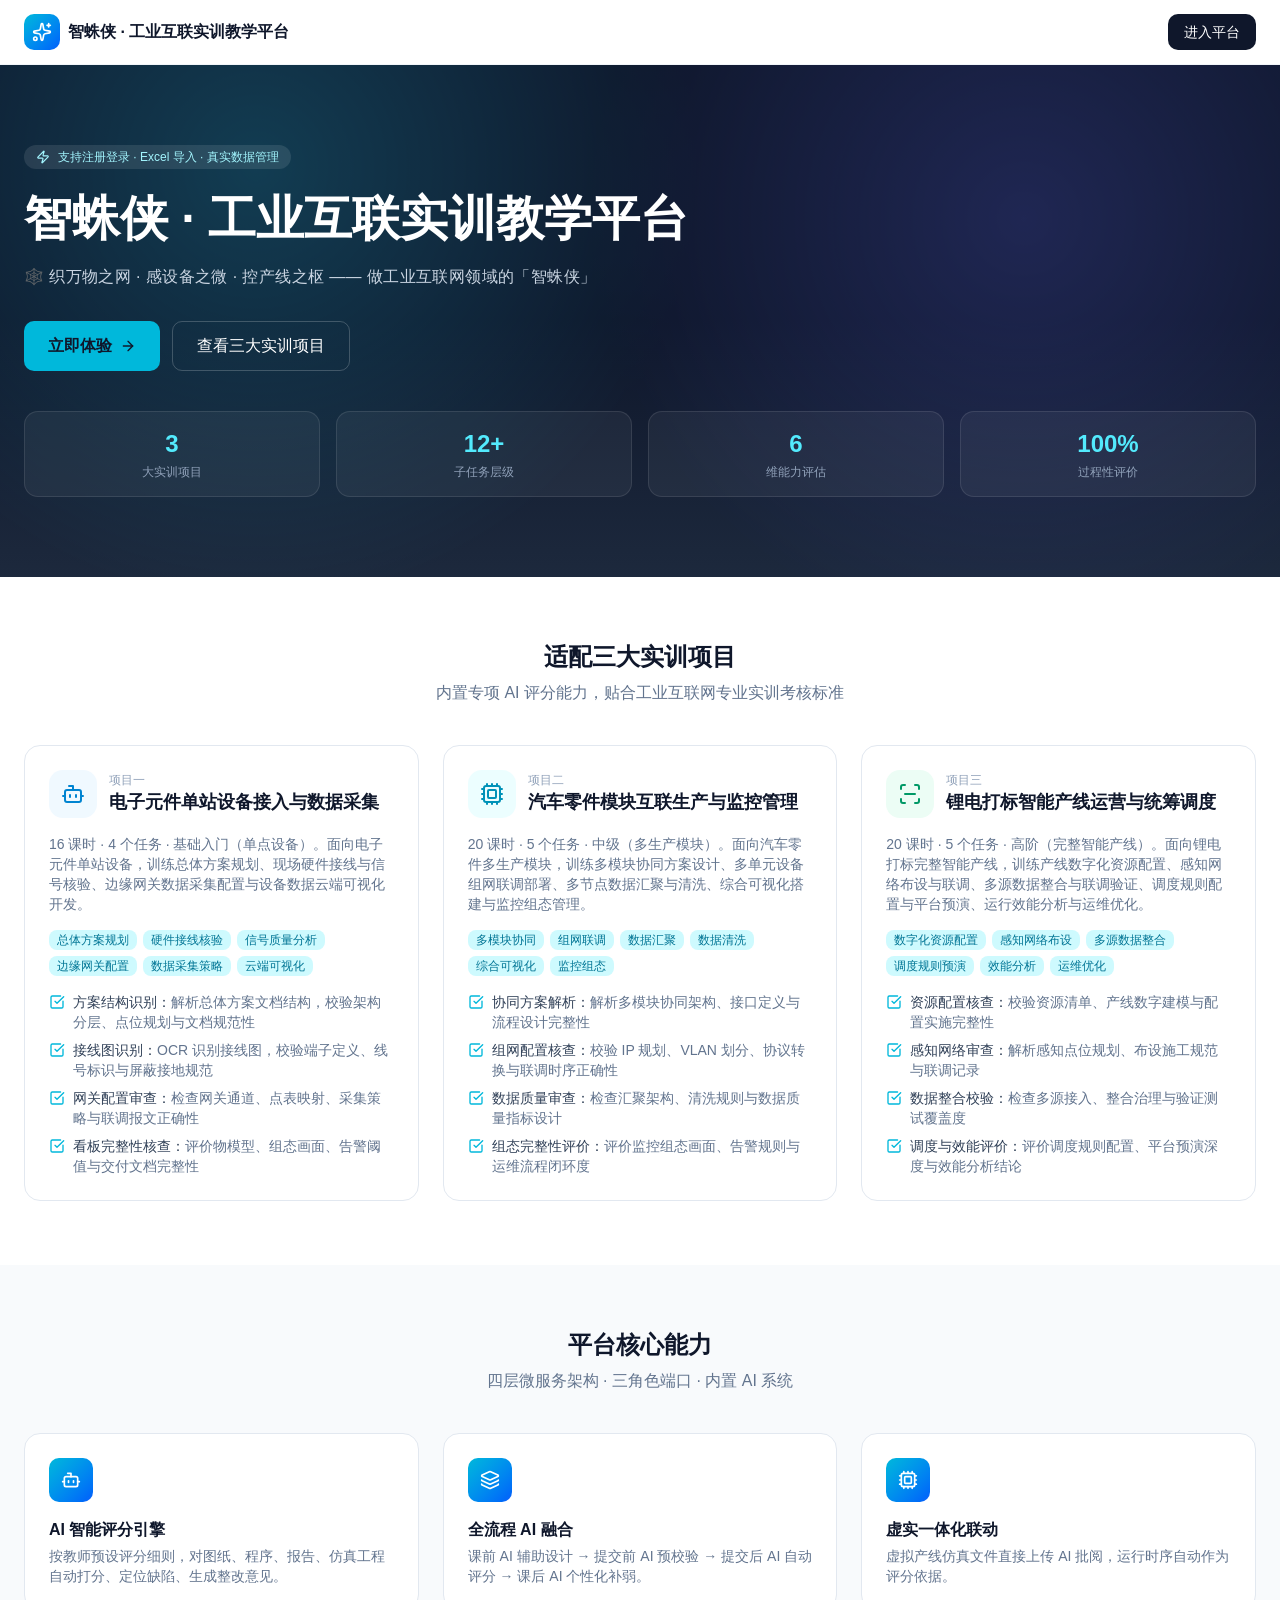
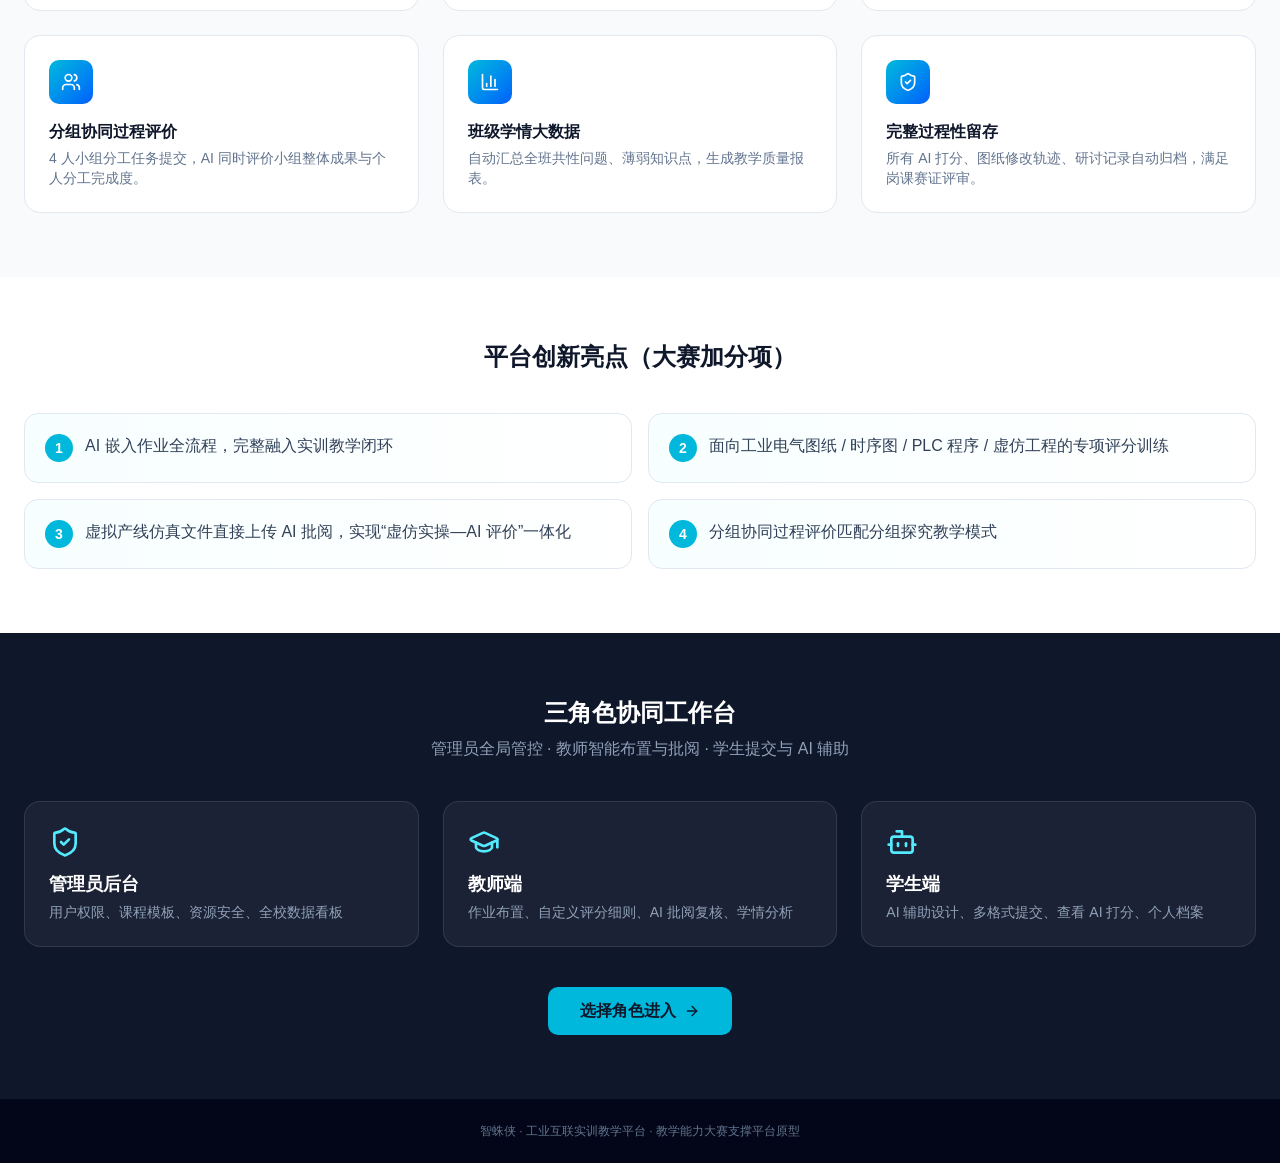
==== commit dde4af7f: "deploy: update GitHub Pages build" ====
--- a/index.html
+++ b/index.html
@@ -3,12 +3,15 @@
   <head>
     <meta charset="UTF-8" />
     <meta name="viewport" content="width=device-width, initial-scale=1.0" />
-    <title>数智融合工业互联网实训教学平台</title>
-    <link rel="icon" type="image/svg+xml" href="/favicon.svg" />
-    <meta name="description" content="数智融合工业互联网实训教学平台 - AI 自动评分与学习分析" />
+    <title>智蛛侠 · 工业互联实训教学平台</title>
+    <link rel="icon" type="image/png" href="./favicon.png" />
+    <meta name="description" content="智蛛侠 · 工业互联实训教学平台 - AI 自动评分与学习分析" />
     <meta name="author" content="Genie" />
-    <script type="module" crossorigin src="./assets/index-CblaUl7_.js"></script>
-    <link rel="stylesheet" crossorigin href="./assets/index-Ckbzev8I.css">
+    <meta http-equiv="Cache-Control" content="no-cache, no-store, must-revalidate" />
+    <meta http-equiv="Pragma" content="no-cache" />
+    <meta http-equiv="Expires" content="0" />
+    <script type="module" crossorigin src="./assets/index-CC7If3BD.js"></script>
+    <link rel="stylesheet" crossorigin href="./assets/index-BZl_3Tc2.css">
   </head>
   <body>
     <div id="root"></div>
--- a/assets/index-BZl_3Tc2.css
+++ b/assets/index-BZl_3Tc2.css
@@ -0,0 +1 @@
+@layer properties{@supports (((-webkit-hyphens:none)) and (not (margin-trim:inline))) or ((-moz-orient:inline) and (not (color:rgb(from red r g b)))){*,:before,:after,::backdrop{--tw-translate-x:0;--tw-translate-y:0;--tw-translate-z:0;--tw-scale-x:1;--tw-scale-y:1;--tw-scale-z:1;--tw-rotate-x:initial;--tw-rotate-y:initial;--tw-rotate-z:initial;--tw-skew-x:initial;--tw-skew-y:initial;--tw-pan-x:initial;--tw-pan-y:initial;--tw-pinch-zoom:initial;--tw-space-y-reverse:0;--tw-space-x-reverse:0;--tw-divide-x-reverse:0;--tw-border-style:solid;--tw-divide-y-reverse:0;--tw-gradient-position:initial;--tw-gradient-from:#0000;--tw-gradient-via:#0000;--tw-gradient-to:#0000;--tw-gradient-stops:initial;--tw-gradient-via-stops:initial;--tw-gradient-from-position:0%;--tw-gradient-via-position:50%;--tw-gradient-to-position:100%;--tw-leading:initial;--tw-font-weight:initial;--tw-tracking:initial;--tw-ordinal:initial;--tw-slashed-zero:initial;--tw-numeric-figure:initial;--tw-numeric-spacing:initial;--tw-numeric-fraction:initial;--tw-shadow:0 0 #0000;--tw-shadow-color:initial;--tw-shadow-alpha:100%;--tw-inset-shadow:0 0 #0000;--tw-inset-shadow-color:initial;--tw-inset-shadow-alpha:100%;--tw-ring-color:initial;--tw-ring-shadow:0 0 #0000;--tw-inset-ring-color:initial;--tw-inset-ring-shadow:0 0 #0000;--tw-ring-inset:initial;--tw-ring-offset-width:0px;--tw-ring-offset-color:#fff;--tw-ring-offset-shadow:0 0 #0000;--tw-outline-style:solid;--tw-blur:initial;--tw-brightness:initial;--tw-contrast:initial;--tw-grayscale:initial;--tw-hue-rotate:initial;--tw-invert:initial;--tw-opacity:initial;--tw-saturate:initial;--tw-sepia:initial;--tw-drop-shadow:initial;--tw-drop-shadow-color:initial;--tw-drop-shadow-alpha:100%;--tw-drop-shadow-size:initial;--tw-backdrop-blur:initial;--tw-backdrop-brightness:initial;--tw-backdrop-contrast:initial;--tw-backdrop-grayscale:initial;--tw-backdrop-hue-rotate:initial;--tw-backdrop-invert:initial;--tw-backdrop-opacity:initial;--tw-backdrop-saturate:initial;--tw-backdrop-sepia:initial;--tw-duration:initial;--tw-ease:initial;--tw-content:"";--tw-animation-delay:0s;--tw-animation-direction:normal;--tw-animation-duration:initial;--tw-animation-fill-mode:none;--tw-animation-iteration-count:1;--tw-enter-blur:0;--tw-enter-opacity:1;--tw-enter-rotate:0;--tw-enter-scale:1;--tw-enter-translate-x:0;--tw-enter-translate-y:0;--tw-exit-blur:0;--tw-exit-opacity:1;--tw-exit-rotate:0;--tw-exit-scale:1;--tw-exit-translate-x:0;--tw-exit-translate-y:0}}}@layer theme{:root,:host{--font-sans:-apple-system, BlinkMacSystemFont, "Segoe UI", Roboto, "Helvetica Neue", "Noto Sans", Arial, sans-serif, "Apple Color Emoji", "Segoe UI Emoji", "Segoe UI Symbol", "Noto Color Emoji";--font-mono:ui-monospace, SFMono-Regular, Menlo, Monaco, Consolas, "Liberation Mono", "Courier New", monospace;--color-red-50:oklch(97.1% .013 17.38);--color-red-400:oklch(70.4% .191 22.216);--color-red-500:oklch(63.7% .237 25.331);--color-red-600:oklch(57.7% .245 27.325);--color-orange-50:oklch(98% .016 73.684);--color-orange-400:oklch(75% .183 55.934);--color-orange-500:oklch(70.5% .213 47.604);--color-amber-50:oklch(98.7% .022 95.277);--color-amber-100:oklch(96.2% .059 95.617);--color-amber-200:oklch(92.4% .12 95.746);--color-amber-300:oklch(87.9% .169 91.605);--color-amber-400:oklch(82.8% .189 84.429);--color-amber-500:oklch(76.9% .188 70.08);--color-amber-600:oklch(66.6% .179 58.318);--color-amber-700:oklch(55.5% .163 48.998);--color-amber-800:oklch(47.3% .137 46.201);--color-emerald-50:oklch(97.9% .021 166.113);--color-emerald-100:oklch(95% .052 163.051);--color-emerald-200:oklch(90.5% .093 164.15);--color-emerald-300:oklch(84.5% .143 164.978);--color-emerald-400:oklch(76.5% .177 163.223);--color-emerald-500:oklch(69.6% .17 162.48);--color-emerald-600:oklch(59.6% .145 163.225);--color-emerald-700:oklch(50.8% .118 165.612);--color-emerald-800:oklch(43.2% .095 166.913);--color-emerald-900:oklch(37.8% .077 168.94);--color-teal-500:oklch(70.4% .14 182.503);--color-teal-600:oklch(60% .118 184.704);--color-cyan-50:oklch(98.4% .019 200.873);--color-cyan-100:oklch(95.6% .045 203.388);--color-cyan-200:oklch(91.7% .08 205.041);--color-cyan-300:oklch(86.5% .127 207.078);--color-cyan-400:oklch(78.9% .154 211.53);--color-cyan-500:oklch(71.5% .143 215.221);--color-cyan-600:oklch(60.9% .126 221.723);--color-cyan-700:oklch(52% .105 223.128);--color-cyan-800:oklch(45% .085 224.283);--color-cyan-900:oklch(39.8% .07 227.392);--color-sky-50:oklch(97.7% .013 236.62);--color-sky-100:oklch(95.1% .026 236.824);--color-sky-200:oklch(90.1% .058 230.902);--color-sky-400:oklch(74.6% .16 232.661);--color-sky-500:oklch(68.5% .169 237.323);--color-sky-600:oklch(58.8% .158 241.966);--color-sky-700:oklch(50% .134 242.749);--color-sky-800:oklch(44.3% .11 240.79);--color-blue-50:oklch(97% .014 254.604);--color-blue-100:oklch(93.2% .032 255.585);--color-blue-200:oklch(88.2% .059 254.128);--color-blue-500:oklch(62.3% .214 259.815);--color-blue-600:oklch(54.6% .245 262.881);--color-blue-700:oklch(48.8% .243 264.376);--color-blue-800:oklch(42.4% .199 265.638);--color-indigo-400:oklch(67.3% .182 276.935);--color-indigo-500:oklch(58.5% .233 277.117);--color-violet-50:oklch(96.9% .016 293.756);--color-violet-100:oklch(94.3% .029 294.588);--color-violet-200:oklch(89.4% .057 293.283);--color-violet-300:oklch(81.1% .111 293.571);--color-violet-400:oklch(70.2% .183 293.541);--color-violet-500:oklch(60.6% .25 292.717);--color-violet-600:oklch(54.1% .281 293.009);--color-violet-700:oklch(49.1% .27 292.581);--color-violet-800:oklch(43.2% .232 292.759);--color-purple-50:oklch(97.7% .014 308.299);--color-purple-500:oklch(62.7% .265 303.9);--color-fuchsia-500:oklch(66.7% .295 322.15);--color-rose-50:oklch(96.9% .015 12.422);--color-rose-100:oklch(94.1% .03 12.58);--color-rose-200:oklch(89.2% .058 10.001);--color-rose-300:oklch(81% .117 11.638);--color-rose-400:oklch(71.2% .194 13.428);--color-rose-500:oklch(64.5% .246 16.439);--color-rose-600:oklch(58.6% .253 17.585);--color-rose-700:oklch(51.4% .222 16.935);--color-rose-800:oklch(45.5% .188 13.697);--color-slate-50:oklch(98.4% .003 247.858);--color-slate-100:oklch(96.8% .007 247.896);--color-slate-200:oklch(92.9% .013 255.508);--color-slate-300:oklch(86.9% .022 252.894);--color-slate-400:oklch(70.4% .04 256.788);--color-slate-500:oklch(55.4% .046 257.417);--color-slate-600:oklch(44.6% .043 257.281);--color-slate-700:oklch(37.2% .044 257.287);--color-slate-800:oklch(27.9% .041 260.031);--color-slate-900:oklch(20.8% .042 265.755);--color-slate-950:oklch(12.9% .042 264.695);--color-black:#000;--color-white:#fff;--spacing:.25rem;--container-sm:24rem;--container-md:28rem;--container-lg:32rem;--container-xl:36rem;--container-2xl:42rem;--container-3xl:48rem;--container-4xl:56rem;--container-7xl:80rem;--text-xs--line-height:calc(1 / .75);--text-sm--line-height:calc(1.25 / .875);--text-base--line-height: 1.5 ;--text-lg:1.125rem;--text-lg--line-height:calc(1.75 / 1.125);--text-xl:1.25rem;--text-xl--line-height:calc(1.75 / 1.25);--text-2xl:1.5rem;--text-2xl--line-height:calc(2 / 1.5);--text-3xl:1.875rem;--text-3xl--line-height: 1.2 ;--text-4xl:2.25rem;--text-4xl--line-height:calc(2.5 / 2.25);--text-5xl:3rem;--text-5xl--line-height:1;--font-weight-normal:400;--font-weight-medium:500;--font-weight-semibold:600;--font-weight-bold:700;--tracking-tight:-.025em;--tracking-wide:.025em;--tracking-widest:.1em;--leading-tight:1.25;--leading-snug:1.375;--leading-normal:1.5;--leading-relaxed:1.625;--radius-xs:.125rem;--radius-2xl:1rem;--ease-in:cubic-bezier(.4, 0, 1, 1);--ease-out:cubic-bezier(0, 0, .2, 1);--ease-in-out:cubic-bezier(.4, 0, .2, 1);--animate-spin:spin 1s linear infinite;--animate-ping:ping 1s cubic-bezier(0, 0, .2, 1) infinite;--animate-pulse:pulse 2s cubic-bezier(.4, 0, .6, 1) infinite;--animate-bounce:bounce 1s infinite;--blur-sm:8px;--aspect-video:16 / 9;--default-transition-duration:.15s;--default-transition-timing-function:cubic-bezier(.4, 0, .2, 1);--default-font-family:var(--font-sans);--default-mono-font-family:var(--font-mono);--color-border:var(--border)}}@layer base{*,:after,:before,::backdrop{box-sizing:border-box;border:0 solid;margin:0;padding:0}::file-selector-button{box-sizing:border-box;border:0 solid;margin:0;padding:0}html,:host{-webkit-text-size-adjust:100%;tab-size:4;line-height:1.5;font-family:var(--default-font-family,-apple-system, BlinkMacSystemFont, "Segoe UI", Roboto, "Helvetica Neue", "Noto Sans", Arial, sans-serif, "Apple Color Emoji", "Segoe UI Emoji", "Segoe UI Symbol", "Noto Color Emoji");font-feature-settings:var(--default-font-feature-settings,normal);font-variation-settings:var(--default-font-variation-settings,normal);-webkit-tap-highlight-color:transparent}hr{height:0;color:inherit;border-top-width:1px}abbr:where([title]){-webkit-text-decoration:underline dotted;text-decoration:underline dotted}h1,h2,h3,h4,h5,h6{font-size:inherit;font-weight:inherit}a{color:inherit;-webkit-text-decoration:inherit;text-decoration:inherit}b,strong{font-weight:bolder}code,kbd,samp,pre{font-family:var(--default-mono-font-family,ui-monospace, SFMono-Regular, Menlo, Monaco, Consolas, "Liberation Mono", "Courier New", monospace);font-feature-settings:var(--default-mono-font-feature-settings,normal);font-variation-settings:var(--default-mono-font-variation-settings,normal);font-size:1em}small{font-size:80%}sub,sup{vertical-align:baseline;font-size:75%;line-height:0;position:relative}sub{bottom:-.25em}sup{top:-.5em}table{text-indent:0;border-color:inherit;border-collapse:collapse}:-moz-focusring:where(:not(iframe)){outline:auto}progress{vertical-align:baseline}summary{display:list-item}ol,ul,menu{list-style:none}img,svg,video,canvas,audio,iframe,embed,object{vertical-align:middle;display:block}img,video{max-width:100%;height:auto}button,input,select,optgroup,textarea{font:inherit;font-feature-settings:inherit;font-variation-settings:inherit;letter-spacing:inherit;color:inherit;opacity:1;background-color:#0000;border-radius:0}::file-selector-button{font:inherit;font-feature-settings:inherit;font-variation-settings:inherit;letter-spacing:inherit;color:inherit;opacity:1;background-color:#0000;border-radius:0}:where(select:is([multiple],[size])) optgroup{font-weight:bolder}:where(select:is([multiple],[size])) optgroup option{padding-inline-start:20px}::file-selector-button{margin-inline-end:4px}::placeholder{opacity:1}@supports (not ((-webkit-appearance:-apple-pay-button))) or (contain-intrinsic-size:1px){::placeholder{color:currentColor}@supports (color:color-mix(in lab,red,red)){::placeholder{color:color-mix(in oklab,currentcolor 50%,transparent)}}}textarea{resize:vertical}::-webkit-search-decoration{-webkit-appearance:none}::-webkit-date-and-time-value{min-height:1lh;text-align:inherit}::-webkit-datetime-edit{display:inline-flex}::-webkit-datetime-edit-fields-wrapper{padding:0}::-webkit-datetime-edit{padding-block:0}::-webkit-datetime-edit-year-field{padding-block:0}::-webkit-datetime-edit-month-field{padding-block:0}::-webkit-datetime-edit-day-field{padding-block:0}::-webkit-datetime-edit-hour-field{padding-block:0}::-webkit-datetime-edit-minute-field{padding-block:0}::-webkit-datetime-edit-second-field{padding-block:0}::-webkit-datetime-edit-millisecond-field{padding-block:0}::-webkit-datetime-edit-meridiem-field{padding-block:0}::-webkit-calendar-picker-indicator{line-height:1}:-moz-ui-invalid{box-shadow:none}button,input:where([type=button],[type=reset],[type=submit]){appearance:button}::file-selector-button{appearance:button}::-webkit-inner-spin-button{height:auto}::-webkit-outer-spin-button{height:auto}[hidden]:where(:not([hidden=until-found])){display:none!important}*{border-color:var(--border);outline-color:var(--ring)}@supports (color:color-mix(in lab,red,red)){*{outline-color:color-mix(in oklab,var(--ring) 50%,transparent)}}body{background-color:var(--background);color:var(--foreground)}}@layer components;@layer utilities{.\@container\/card-header{container:card-header/inline-size}.\@container\/field-group{container:field-group/inline-size}.\@container{container-type:inline-size}.pointer-events-auto{pointer-events:auto}.pointer-events-none{pointer-events:none}.collapse{visibility:collapse}.invisible{visibility:hidden}.visible{visibility:visible}.sr-only{clip-path:inset(50%);white-space:nowrap;border-width:0;width:1px;height:1px;margin:-1px;padding:0;position:absolute;overflow:hidden}.not-sr-only{clip-path:none;white-space:normal;width:auto;height:auto;margin:0;padding:0;position:static;overflow:visible}.absolute{position:absolute}.fixed{position:fixed}.relative{position:relative}.static{position:static}.sticky{position:sticky}.inset-0{inset:0}.inset-x-0{inset-inline:0}.inset-x-4{inset-inline:calc(var(--spacing) * 4)}.inset-y-0{inset-block:0}.-top-12{top:calc(var(--spacing) * -12)}.top-0{top:0}.top-0\.5{top:calc(var(--spacing) * .5)}.top-1\.5{top:calc(var(--spacing) * 1.5)}.top-1\/2{top:50%}.top-2{top:calc(var(--spacing) * 2)}.top-3{top:calc(var(--spacing) * 3)}.top-3\.5{top:calc(var(--spacing) * 3.5)}.top-4{top:calc(var(--spacing) * 4)}.top-\[1px\]{top:1px}.top-\[50\%\]{top:50%}.top-\[60\%\]{top:60%}.top-full{top:100%}.-right-0\.5{right:calc(var(--spacing) * -.5)}.-right-12{right:calc(var(--spacing) * -12)}.right-0{right:0}.right-1{right:var(--spacing)}.right-2{right:calc(var(--spacing) * 2)}.right-3{right:calc(var(--spacing) * 3)}.right-4{right:calc(var(--spacing) * 4)}.-bottom-0\.5{bottom:calc(var(--spacing) * -.5)}.-bottom-12{bottom:calc(var(--spacing) * -12)}.bottom-0{bottom:0}.bottom-1\.5{bottom:calc(var(--spacing) * 1.5)}.bottom-4{bottom:calc(var(--spacing) * 4)}.-left-12{left:calc(var(--spacing) * -12)}.left-0{left:0}.left-0\.5{left:calc(var(--spacing) * .5)}.left-1\/2{left:50%}.left-2{left:calc(var(--spacing) * 2)}.left-3{left:calc(var(--spacing) * 3)}.left-\[22px\]{left:22px}.left-\[50\%\]{left:50%}.isolate{isolation:isolate}.isolation-auto{isolation:auto}.z-10{z-index:10}.z-20{z-index:20}.z-50{z-index:50}.z-\[1\]{z-index:1}.z-\[100\]{z-index:100}.z-\[110\]{z-index:110}.z-\[9999\]{z-index:9999}.order-first{order:-9999}.order-last{order:9999}.col-span-3{grid-column:span 3/span 3}.col-span-full{grid-column:1/-1}.col-start-2{grid-column-start:2}.row-span-2{grid-row:span 2/span 2}.row-start-1{grid-row-start:1}.container{width:100%}@media(min-width:40rem){.container{max-width:40rem}}@media(min-width:48rem){.container{max-width:48rem}}@media(min-width:64rem){.container{max-width:64rem}}@media(min-width:80rem){.container{max-width:80rem}}@media(min-width:96rem){.container{max-width:96rem}}.\!m-0{margin:0!important}.m-1{margin:var(--spacing)}.container{margin-inline:auto;padding-inline:1rem}@media(min-width:640px){.container{max-width:640px}}@media(min-width:768px){.container{max-width:768px}}@media(min-width:1024px){.container{max-width:1024px}}@media(min-width:1280px){.container{max-width:1280px}}@media(min-width:1536px){.container{max-width:1536px}}.-mx-1{margin-inline:calc(var(--spacing) * -1)}.mx-1{margin-inline:var(--spacing)}.mx-2{margin-inline:calc(var(--spacing) * 2)}.mx-3\.5{margin-inline:calc(var(--spacing) * 3.5)}.mx-auto{margin-inline:auto}.-my-2{margin-block:calc(var(--spacing) * -2)}.my-0{margin-block:0}.my-0\.5{margin-block:calc(var(--spacing) * .5)}.my-1{margin-block:var(--spacing)}.my-2{margin-block:calc(var(--spacing) * 2)}.-mt-2{margin-top:calc(var(--spacing) * -2)}.-mt-4{margin-top:calc(var(--spacing) * -4)}.mt-0\.5{margin-top:calc(var(--spacing) * .5)}.mt-1{margin-top:var(--spacing)}.mt-1\.5{margin-top:calc(var(--spacing) * 1.5)}.mt-2{margin-top:calc(var(--spacing) * 2)}.mt-2\.5{margin-top:calc(var(--spacing) * 2.5)}.mt-3{margin-top:calc(var(--spacing) * 3)}.mt-4{margin-top:calc(var(--spacing) * 4)}.mt-5{margin-top:calc(var(--spacing) * 5)}.mt-6{margin-top:calc(var(--spacing) * 6)}.mt-8{margin-top:calc(var(--spacing) * 8)}.mt-10{margin-top:calc(var(--spacing) * 10)}.mt-auto{margin-top:auto}.mr-0\.5{margin-right:calc(var(--spacing) * .5)}.mr-1{margin-right:var(--spacing)}.mr-2{margin-right:calc(var(--spacing) * 2)}.mb-1{margin-bottom:var(--spacing)}.mb-1\.5{margin-bottom:calc(var(--spacing) * 1.5)}.mb-2{margin-bottom:calc(var(--spacing) * 2)}.mb-3{margin-bottom:calc(var(--spacing) * 3)}.mb-4{margin-bottom:calc(var(--spacing) * 4)}.mb-5{margin-bottom:calc(var(--spacing) * 5)}.mb-6{margin-bottom:calc(var(--spacing) * 6)}.mb-8{margin-bottom:calc(var(--spacing) * 8)}.-ml-4{margin-left:calc(var(--spacing) * -4)}.ml-0\.5{margin-left:calc(var(--spacing) * .5)}.ml-1{margin-left:var(--spacing)}.ml-1\.5{margin-left:calc(var(--spacing) * 1.5)}.ml-2{margin-left:calc(var(--spacing) * 2)}.ml-3{margin-left:calc(var(--spacing) * 3)}.ml-4{margin-left:calc(var(--spacing) * 4)}.ml-5{margin-left:calc(var(--spacing) * 5)}.ml-6{margin-left:calc(var(--spacing) * 6)}.ml-8{margin-left:calc(var(--spacing) * 8)}.ml-24{margin-left:calc(var(--spacing) * 24)}.ml-auto{margin-left:auto}.line-clamp-1{-webkit-line-clamp:1;-webkit-box-orient:vertical;display:-webkit-box;overflow:hidden}.line-clamp-2{-webkit-line-clamp:2;-webkit-box-orient:vertical;display:-webkit-box;overflow:hidden}.line-clamp-3{-webkit-line-clamp:3;-webkit-box-orient:vertical;display:-webkit-box;overflow:hidden}.line-clamp-4{-webkit-line-clamp:4;-webkit-box-orient:vertical;display:-webkit-box;overflow:hidden}.block{display:block}.contents{display:contents}.flex{display:flex}.flow-root{display:flow-root}.grid{display:grid}.hidden{display:none}.inline{display:inline}.inline-block{display:inline-block}.inline-flex{display:inline-flex}.inline-grid{display:inline-grid}.inline-table{display:inline-table}.list-item{display:list-item}.table{display:table}.table-caption{display:table-caption}.table-cell{display:table-cell}.table-column{display:table-column}.table-column-group{display:table-column-group}.table-footer-group{display:table-footer-group}.table-header-group{display:table-header-group}.table-row{display:table-row}.table-row-group{display:table-row-group}.field-sizing-content{field-sizing:content}.aspect-square{aspect-ratio:1}.aspect-video{aspect-ratio:var(--aspect-video)}.size-\(--cell-size\){width:var(--cell-size);height:var(--cell-size)}.size-2{width:calc(var(--spacing) * 2);height:calc(var(--spacing) * 2)}.size-2\.5{width:calc(var(--spacing) * 2.5);height:calc(var(--spacing) * 2.5)}.size-3{width:calc(var(--spacing) * 3);height:calc(var(--spacing) * 3)}.size-3\.5{width:calc(var(--spacing) * 3.5);height:calc(var(--spacing) * 3.5)}.size-4{width:calc(var(--spacing) * 4);height:calc(var(--spacing) * 4)}.size-6{width:calc(var(--spacing) * 6);height:calc(var(--spacing) * 6)}.size-7{width:calc(var(--spacing) * 7);height:calc(var(--spacing) * 7)}.size-8{width:calc(var(--spacing) * 8);height:calc(var(--spacing) * 8)}.size-9{width:calc(var(--spacing) * 9);height:calc(var(--spacing) * 9)}.size-10{width:calc(var(--spacing) * 10);height:calc(var(--spacing) * 10)}.size-auto{width:auto;height:auto}.size-full{width:100%;height:100%}.h-\(--cell-size\){height:var(--cell-size)}.h-1\.5{height:calc(var(--spacing) * 1.5)}.h-2{height:calc(var(--spacing) * 2)}.h-2\.5{height:calc(var(--spacing) * 2.5)}.h-3{height:calc(var(--spacing) * 3)}.h-3\.5{height:calc(var(--spacing) * 3.5)}.h-4{height:calc(var(--spacing) * 4)}.h-4\.5{height:calc(var(--spacing) * 4.5)}.h-5{height:calc(var(--spacing) * 5)}.h-6{height:calc(var(--spacing) * 6)}.h-7{height:calc(var(--spacing) * 7)}.h-8{height:calc(var(--spacing) * 8)}.h-9{height:calc(var(--spacing) * 9)}.h-10{height:calc(var(--spacing) * 10)}.h-11{height:calc(var(--spacing) * 11)}.h-12{height:calc(var(--spacing) * 12)}.h-16{height:calc(var(--spacing) * 16)}.h-24{height:calc(var(--spacing) * 24)}.h-\[1\.15rem\]{height:1.15rem}.h-\[70vh\]{height:70vh}.h-\[640px\]{height:640px}.h-\[calc\(100\%-1px\)\]{height:calc(100% - 1px)}.h-\[var\(--radix-navigation-menu-viewport-height\)\]{height:var(--radix-navigation-menu-viewport-height)}.h-\[var\(--radix-select-trigger-height\)\]{height:var(--radix-select-trigger-height)}.h-auto{height:auto}.h-full{height:100%}.h-px{height:1px}.h-screen{height:100vh}.h-svh{height:100svh}.max-h-\(--radix-context-menu-content-available-height\){max-height:var(--radix-context-menu-content-available-height)}.max-h-\(--radix-dropdown-menu-content-available-height\){max-height:var(--radix-dropdown-menu-content-available-height)}.max-h-\(--radix-select-content-available-height\){max-height:var(--radix-select-content-available-height)}.max-h-32{max-height:calc(var(--spacing) * 32)}.max-h-40{max-height:calc(var(--spacing) * 40)}.max-h-56{max-height:calc(var(--spacing) * 56)}.max-h-\[60vh\]{max-height:60vh}.max-h-\[64vh\]{max-height:64vh}.max-h-\[65vh\]{max-height:65vh}.max-h-\[70vh\]{max-height:70vh}.max-h-\[80vh\]{max-height:80vh}.max-h-\[85vh\]{max-height:85vh}.max-h-\[90vh\]{max-height:90vh}.max-h-\[300px\]{max-height:300px}.max-h-\[560px\]{max-height:560px}.max-h-full{max-height:100%}.min-h-0{min-height:0}.min-h-4{min-height:calc(var(--spacing) * 4)}.min-h-16{min-height:calc(var(--spacing) * 16)}.min-h-24{min-height:calc(var(--spacing) * 24)}.min-h-32{min-height:calc(var(--spacing) * 32)}.min-h-\[40px\]{min-height:40px}.min-h-\[400px\]{min-height:400px}.min-h-screen{min-height:100vh}.min-h-svh{min-height:100svh}.w-\(--cell-size\){width:var(--cell-size)}.w-\(--sidebar-width\){width:var(--sidebar-width)}.w-0{width:0}.w-1{width:var(--spacing)}.w-1\.5{width:calc(var(--spacing) * 1.5)}.w-2{width:calc(var(--spacing) * 2)}.w-2\.5{width:calc(var(--spacing) * 2.5)}.w-3{width:calc(var(--spacing) * 3)}.w-3\.5{width:calc(var(--spacing) * 3.5)}.w-3\/4{width:75%}.w-4{width:calc(var(--spacing) * 4)}.w-4\.5{width:calc(var(--spacing) * 4.5)}.w-5{width:calc(var(--spacing) * 5)}.w-6{width:calc(var(--spacing) * 6)}.w-7{width:calc(var(--spacing) * 7)}.w-8{width:calc(var(--spacing) * 8)}.w-9{width:calc(var(--spacing) * 9)}.w-10{width:calc(var(--spacing) * 10)}.w-11{width:calc(var(--spacing) * 11)}.w-12{width:calc(var(--spacing) * 12)}.w-14{width:calc(var(--spacing) * 14)}.w-16{width:calc(var(--spacing) * 16)}.w-20{width:calc(var(--spacing) * 20)}.w-22{width:calc(var(--spacing) * 22)}.w-24{width:calc(var(--spacing) * 24)}.w-28{width:calc(var(--spacing) * 28)}.w-44{width:calc(var(--spacing) * 44)}.w-48{width:calc(var(--spacing) * 48)}.w-56{width:calc(var(--spacing) * 56)}.w-64{width:calc(var(--spacing) * 64)}.w-72{width:calc(var(--spacing) * 72)}.w-96{width:calc(var(--spacing) * 96)}.w-\[90\%\]{width:90%}.w-\[100px\]{width:100px}.w-auto{width:auto}.w-fit{width:fit-content}.w-full{width:100%}.w-max{width:max-content}.w-px{width:1px}.max-w-\(--skeleton-width\){max-width:var(--skeleton-width)}.max-w-2xl{max-width:var(--container-2xl)}.max-w-3xl{max-width:var(--container-3xl)}.max-w-4xl{max-width:var(--container-4xl)}.max-w-7xl{max-width:var(--container-7xl)}.max-w-\[40\%\]{max-width:40%}.max-w-\[40vw\]{max-width:40vw}.max-w-\[82\%\]{max-width:82%}.max-w-\[140px\]{max-width:140px}.max-w-\[160px\]{max-width:160px}.max-w-\[200px\]{max-width:200px}.max-w-\[calc\(100\%-2rem\)\]{max-width:calc(100% - 2rem)}.max-w-full{max-width:100%}.max-w-lg{max-width:var(--container-lg)}.max-w-max{max-width:max-content}.max-w-md{max-width:var(--container-md)}.max-w-sm{max-width:var(--container-sm)}.max-w-xl{max-width:var(--container-xl)}.min-w-\(--cell-size\){min-width:var(--cell-size)}.min-w-0{min-width:0}.min-w-5{min-width:calc(var(--spacing) * 5)}.min-w-8{min-width:calc(var(--spacing) * 8)}.min-w-9{min-width:calc(var(--spacing) * 9)}.min-w-10{min-width:calc(var(--spacing) * 10)}.min-w-\[8rem\]{min-width:8rem}.min-w-\[12rem\]{min-width:12rem}.min-w-\[110px\]{min-width:110px}.min-w-\[180px\]{min-width:180px}.min-w-\[240px\]{min-width:240px}.min-w-\[260px\]{min-width:260px}.min-w-\[320px\]{min-width:320px}.min-w-\[500px\]{min-width:500px}.min-w-\[var\(--radix-select-trigger-width\)\]{min-width:var(--radix-select-trigger-width)}.flex-1{flex:1}.shrink{flex-shrink:1}.shrink-0{flex-shrink:0}.grow{flex-grow:1}.grow-0{flex-grow:0}.basis-full{flex-basis:100%}.caption-bottom{caption-side:bottom}.border-collapse{border-collapse:collapse}.origin-\(--radix-context-menu-content-transform-origin\){transform-origin:var(--radix-context-menu-content-transform-origin)}.origin-\(--radix-dropdown-menu-content-transform-origin\){transform-origin:var(--radix-dropdown-menu-content-transform-origin)}.origin-\(--radix-hover-card-content-transform-origin\){transform-origin:var(--radix-hover-card-content-transform-origin)}.origin-\(--radix-menubar-content-transform-origin\){transform-origin:var(--radix-menubar-content-transform-origin)}.origin-\(--radix-popover-content-transform-origin\){transform-origin:var(--radix-popover-content-transform-origin)}.origin-\(--radix-select-content-transform-origin\){transform-origin:var(--radix-select-content-transform-origin)}.origin-\(--radix-tooltip-content-transform-origin\){transform-origin:var(--radix-tooltip-content-transform-origin)}.-translate-x-1\/2{--tw-translate-x: -50% ;translate:var(--tw-translate-x) var(--tw-translate-y)}.-translate-x-4{--tw-translate-x:calc(var(--spacing) * -4);translate:var(--tw-translate-x) var(--tw-translate-y)}.-translate-x-px{--tw-translate-x:-1px;translate:var(--tw-translate-x) var(--tw-translate-y)}.translate-x-0{--tw-translate-x:0px;translate:var(--tw-translate-x) var(--tw-translate-y)}.translate-x-\[-50\%\]{--tw-translate-x:-50%;translate:var(--tw-translate-x) var(--tw-translate-y)}.translate-x-px{--tw-translate-x:1px;translate:var(--tw-translate-x) var(--tw-translate-y)}.-translate-y-1\/2{--tw-translate-y: -50% ;translate:var(--tw-translate-x) var(--tw-translate-y)}.translate-y-0{--tw-translate-y:0px;translate:var(--tw-translate-x) var(--tw-translate-y)}.translate-y-0\.5{--tw-translate-y:calc(var(--spacing) * .5);translate:var(--tw-translate-x) var(--tw-translate-y)}.translate-y-2{--tw-translate-y:calc(var(--spacing) * 2);translate:var(--tw-translate-x) var(--tw-translate-y)}.translate-y-\[-50\%\]{--tw-translate-y:-50%;translate:var(--tw-translate-x) var(--tw-translate-y)}.translate-y-\[calc\(-50\%_-_2px\)\]{--tw-translate-y: calc(-50% - 2px) ;translate:var(--tw-translate-x) var(--tw-translate-y)}.translate-none{translate:none}.scale-95{--tw-scale-x:95%;--tw-scale-y:95%;--tw-scale-z:95%;scale:var(--tw-scale-x) var(--tw-scale-y)}.scale-100{--tw-scale-x:100%;--tw-scale-y:100%;--tw-scale-z:100%;scale:var(--tw-scale-x) var(--tw-scale-y)}.scale-110{--tw-scale-x:110%;--tw-scale-y:110%;--tw-scale-z:110%;scale:var(--tw-scale-x) var(--tw-scale-y)}.scale-3d{scale:var(--tw-scale-x) var(--tw-scale-y) var(--tw-scale-z)}.-rotate-90{rotate:-90deg}.rotate-45{rotate:45deg}.rotate-90{rotate:90deg}.rotate-180{rotate:180deg}.transform{transform:var(--tw-rotate-x,) var(--tw-rotate-y,) var(--tw-rotate-z,) var(--tw-skew-x,) var(--tw-skew-y,)}.transform\!{transform:var(--tw-rotate-x,) var(--tw-rotate-y,) var(--tw-rotate-z,) var(--tw-skew-x,) var(--tw-skew-y,)!important}.animate-bounce{animation:var(--animate-bounce)}.animate-caret-blink{animation:1.25s ease-out infinite caret-blink}.animate-in{animation:enter var(--tw-animation-duration,var(--tw-duration,.15s))var(--tw-ease,ease)var(--tw-animation-delay,0s)var(--tw-animation-iteration-count,1)var(--tw-animation-direction,normal)var(--tw-animation-fill-mode,none)}.animate-ping{animation:var(--animate-ping)}.animate-pulse{animation:var(--animate-pulse)}.animate-spin{animation:var(--animate-spin)}.cursor-default{cursor:default}.cursor-not-allowed{cursor:not-allowed}.cursor-pointer{cursor:pointer}.cursor-text{cursor:text}.touch-pinch-zoom{--tw-pinch-zoom:pinch-zoom;touch-action:var(--tw-pan-x,) var(--tw-pan-y,) var(--tw-pinch-zoom,)}.touch-none{touch-action:none}.resize{resize:both}.resize\!{resize:both!important}.resize-none{resize:none}.scroll-my-1{scroll-margin-block:var(--spacing)}.scroll-py-1{scroll-padding-block:var(--spacing)}.list-inside{list-style-position:inside}.list-decimal{list-style-type:decimal}.list-disc{list-style-type:disc}.list-none{list-style-type:none}.auto-rows-min{grid-auto-rows:min-content}.grid-cols-1{grid-template-columns:repeat(1,minmax(0,1fr))}.grid-cols-2{grid-template-columns:repeat(2,minmax(0,1fr))}.grid-cols-3{grid-template-columns:repeat(3,minmax(0,1fr))}.grid-cols-4{grid-template-columns:repeat(4,minmax(0,1fr))}.grid-cols-5{grid-template-columns:repeat(5,minmax(0,1fr))}.grid-cols-\[0_1fr\]{grid-template-columns:0 1fr}.grid-cols-\[1fr_60px_40px_60px\]{grid-template-columns:1fr 60px 40px 60px}.grid-cols-\[1fr_70px_1fr_1fr_1fr_auto\]{grid-template-columns:1fr 70px 1fr 1fr 1fr auto}.grid-rows-\[auto_auto\]{grid-template-rows:auto auto}.flex-col{flex-direction:column}.flex-col-reverse{flex-direction:column-reverse}.flex-row{flex-direction:row}.flex-row-reverse{flex-direction:row-reverse}.flex-wrap{flex-wrap:wrap}.place-content-center{place-content:center}.items-center{align-items:center}.items-end{align-items:flex-end}.items-start{align-items:flex-start}.items-stretch{align-items:stretch}.justify-between{justify-content:space-between}.justify-center{justify-content:center}.justify-end{justify-content:flex-end}.justify-start{justify-content:flex-start}.justify-items-start{justify-items:start}.gap-0\.5{gap:calc(var(--spacing) * .5)}.gap-1{gap:var(--spacing)}.gap-1\.5{gap:calc(var(--spacing) * 1.5)}.gap-2{gap:calc(var(--spacing) * 2)}.gap-2\.5{gap:calc(var(--spacing) * 2.5)}.gap-3{gap:calc(var(--spacing) * 3)}.gap-4{gap:calc(var(--spacing) * 4)}.gap-5{gap:calc(var(--spacing) * 5)}.gap-6{gap:calc(var(--spacing) * 6)}.gap-7{gap:calc(var(--spacing) * 7)}.gap-\[--spacing\(var\(--gap\)\)\]{gap:calc(var(--spacing) * var(--gap))}:where(.space-y-0\.5>:not(:last-child)){--tw-space-y-reverse:0;margin-block-start:calc(calc(var(--spacing) * .5) * var(--tw-space-y-reverse));margin-block-end:calc(calc(var(--spacing) * .5) * calc(1 - var(--tw-space-y-reverse)))}:where(.space-y-1>:not(:last-child)){--tw-space-y-reverse:0;margin-block-start:calc(var(--spacing) * var(--tw-space-y-reverse));margin-block-end:calc(var(--spacing) * calc(1 - var(--tw-space-y-reverse)))}:where(.space-y-1\.5>:not(:last-child)){--tw-space-y-reverse:0;margin-block-start:calc(calc(var(--spacing) * 1.5) * var(--tw-space-y-reverse));margin-block-end:calc(calc(var(--spacing) * 1.5) * calc(1 - var(--tw-space-y-reverse)))}:where(.space-y-2>:not(:last-child)){--tw-space-y-reverse:0;margin-block-start:calc(calc(var(--spacing) * 2) * var(--tw-space-y-reverse));margin-block-end:calc(calc(var(--spacing) * 2) * calc(1 - var(--tw-space-y-reverse)))}:where(.space-y-2\.5>:not(:last-child)){--tw-space-y-reverse:0;margin-block-start:calc(calc(var(--spacing) * 2.5) * var(--tw-space-y-reverse));margin-block-end:calc(calc(var(--spacing) * 2.5) * calc(1 - var(--tw-space-y-reverse)))}:where(.space-y-3>:not(:last-child)){--tw-space-y-reverse:0;margin-block-start:calc(calc(var(--spacing) * 3) * var(--tw-space-y-reverse));margin-block-end:calc(calc(var(--spacing) * 3) * calc(1 - var(--tw-space-y-reverse)))}:where(.space-y-4>:not(:last-child)){--tw-space-y-reverse:0;margin-block-start:calc(calc(var(--spacing) * 4) * var(--tw-space-y-reverse));margin-block-end:calc(calc(var(--spacing) * 4) * calc(1 - var(--tw-space-y-reverse)))}:where(.space-y-5>:not(:last-child)){--tw-space-y-reverse:0;margin-block-start:calc(calc(var(--spacing) * 5) * var(--tw-space-y-reverse));margin-block-end:calc(calc(var(--spacing) * 5) * calc(1 - var(--tw-space-y-reverse)))}:where(.space-y-6>:not(:last-child)){--tw-space-y-reverse:0;margin-block-start:calc(calc(var(--spacing) * 6) * var(--tw-space-y-reverse));margin-block-end:calc(calc(var(--spacing) * 6) * calc(1 - var(--tw-space-y-reverse)))}:where(.space-y-reverse>:not(:last-child)){--tw-space-y-reverse:1}.gap-x-2{column-gap:calc(var(--spacing) * 2)}.gap-x-3{column-gap:calc(var(--spacing) * 3)}.gap-x-4{column-gap:calc(var(--spacing) * 4)}:where(.space-x-1>:not(:last-child)){--tw-space-x-reverse:0;margin-inline-start:calc(var(--spacing) * var(--tw-space-x-reverse));margin-inline-end:calc(var(--spacing) * calc(1 - var(--tw-space-x-reverse)))}:where(.space-x-reverse>:not(:last-child)){--tw-space-x-reverse:1}.gap-y-0\.5{row-gap:calc(var(--spacing) * .5)}.gap-y-1{row-gap:var(--spacing)}:where(.divide-x>:not(:last-child)){--tw-divide-x-reverse:0;border-inline-style:var(--tw-border-style);border-inline-start-width:calc(1px * var(--tw-divide-x-reverse));border-inline-end-width:calc(1px * calc(1 - var(--tw-divide-x-reverse)))}:where(.divide-y>:not(:last-child)){--tw-divide-y-reverse:0;border-bottom-style:var(--tw-border-style);border-top-style:var(--tw-border-style);border-top-width:calc(1px * var(--tw-divide-y-reverse));border-bottom-width:calc(1px * calc(1 - var(--tw-divide-y-reverse)))}:where(.divide-y-reverse>:not(:last-child)){--tw-divide-y-reverse:1}:where(.divide-slate-100>:not(:last-child)){border-color:var(--color-slate-100)}.self-center{align-self:center}.self-start{align-self:flex-start}.self-stretch{align-self:stretch}.justify-self-end{justify-self:flex-end}.truncate{text-overflow:ellipsis;white-space:nowrap;overflow:hidden}.overflow-auto{overflow:auto}.overflow-hidden{overflow:hidden}.overflow-visible{overflow:visible}.overflow-x-auto{overflow-x:auto}.overflow-x-hidden{overflow-x:hidden}.overflow-y-auto{overflow-y:auto}.rounded{border-radius:.25rem}.rounded-2xl{border-radius:var(--radius-2xl)}.rounded-\[2px\]{border-radius:2px}.rounded-\[4px\]{border-radius:4px}.rounded-\[calc\(var\(--radius\)-5px\)\]{border-radius:calc(var(--radius) - 5px)}.rounded-\[inherit\]{border-radius:inherit}.rounded-full{border-radius:3.40282e38px}.rounded-lg{border-radius:var(--radius)}.rounded-md{border-radius:calc(var(--radius) - 2px)}.rounded-none{border-radius:0}.rounded-sm{border-radius:calc(var(--radius) - 4px)}.rounded-xl{border-radius:calc(var(--radius) + 4px)}.rounded-xs{border-radius:var(--radius-xs)}.rounded-s{border-start-start-radius:.25rem;border-end-start-radius:.25rem}.rounded-ss{border-start-start-radius:.25rem}.rounded-e{border-start-end-radius:.25rem;border-end-end-radius:.25rem}.rounded-se{border-start-end-radius:.25rem}.rounded-ee{border-end-end-radius:.25rem}.rounded-es{border-end-start-radius:.25rem}.rounded-t{border-top-left-radius:.25rem;border-top-right-radius:.25rem}.rounded-t-xl{border-top-left-radius:calc(var(--radius) + 4px);border-top-right-radius:calc(var(--radius) + 4px)}.rounded-l{border-top-left-radius:.25rem;border-bottom-left-radius:.25rem}.rounded-l-md{border-top-left-radius:calc(var(--radius) - 2px);border-bottom-left-radius:calc(var(--radius) - 2px)}.rounded-tl{border-top-left-radius:.25rem}.rounded-tl-sm{border-top-left-radius:calc(var(--radius) - 4px)}.rounded-r{border-top-right-radius:.25rem;border-bottom-right-radius:.25rem}.rounded-r-md{border-top-right-radius:calc(var(--radius) - 2px);border-bottom-right-radius:calc(var(--radius) - 2px)}.rounded-tr{border-top-right-radius:.25rem}.rounded-tr-sm{border-top-right-radius:calc(var(--radius) - 4px)}.rounded-b{border-bottom-right-radius:.25rem;border-bottom-left-radius:.25rem}.rounded-br{border-bottom-right-radius:.25rem}.rounded-bl{border-bottom-left-radius:.25rem}.border{border-style:var(--tw-border-style);border-width:1px}.border-0{border-style:var(--tw-border-style);border-width:0}.border-2{border-style:var(--tw-border-style);border-width:2px}.border-\[1\.5px\]{border-style:var(--tw-border-style);border-width:1.5px}.border-x{border-inline-style:var(--tw-border-style);border-inline-width:1px}.border-y{border-block-style:var(--tw-border-style);border-block-width:1px}.border-s{border-inline-start-style:var(--tw-border-style);border-inline-start-width:1px}.border-e{border-inline-end-style:var(--tw-border-style);border-inline-end-width:1px}.border-bs{border-block-start-style:var(--tw-border-style);border-block-start-width:1px}.border-be{border-block-end-style:var(--tw-border-style);border-block-end-width:1px}.border-t{border-top-style:var(--tw-border-style);border-top-width:1px}.border-r{border-right-style:var(--tw-border-style);border-right-width:1px}.border-b{border-bottom-style:var(--tw-border-style);border-bottom-width:1px}.border-l{border-left-style:var(--tw-border-style);border-left-width:1px}.border-l-2{border-left-style:var(--tw-border-style);border-left-width:2px}.border-dashed{--tw-border-style:dashed;border-style:dashed}.border-\(--color-border\){border-color:var(--color-border)}.border-amber-100{border-color:var(--color-amber-100)}.border-amber-200{border-color:var(--color-amber-200)}.border-amber-300{border-color:var(--color-amber-300)}.border-amber-300\/40{border-color:#ffd23666}@supports (color:color-mix(in lab,red,red)){.border-amber-300\/40{border-color:color-mix(in oklab,var(--color-amber-300) 40%,transparent)}}.border-blue-100{border-color:var(--color-blue-100)}.border-blue-200{border-color:var(--color-blue-200)}.border-border,.border-border\/50{border-color:var(--border)}@supports (color:color-mix(in lab,red,red)){.border-border\/50{border-color:color-mix(in oklab,var(--border) 50%,transparent)}}.border-cyan-100{border-color:var(--color-cyan-100)}.border-cyan-200{border-color:var(--color-cyan-200)}.border-cyan-300{border-color:var(--color-cyan-300)}.border-cyan-400{border-color:var(--color-cyan-400)}.border-cyan-400\/40{border-color:#00d2ef66}@supports (color:color-mix(in lab,red,red)){.border-cyan-400\/40{border-color:color-mix(in oklab,var(--color-cyan-400) 40%,transparent)}}.border-emerald-100{border-color:var(--color-emerald-100)}.border-emerald-200{border-color:var(--color-emerald-200)}.border-emerald-300{border-color:var(--color-emerald-300)}.border-emerald-300\/40{border-color:#5ee9b566}@supports (color:color-mix(in lab,red,red)){.border-emerald-300\/40{border-color:color-mix(in oklab,var(--color-emerald-300) 40%,transparent)}}.border-emerald-400\/40{border-color:#00d29466}@supports (color:color-mix(in lab,red,red)){.border-emerald-400\/40{border-color:color-mix(in oklab,var(--color-emerald-400) 40%,transparent)}}.border-input{border-color:var(--input)}.border-primary{border-color:var(--primary)}.border-rose-200{border-color:var(--color-rose-200)}.border-rose-300{border-color:var(--color-rose-300)}.border-sidebar-border{border-color:var(--sidebar-border)}.border-sky-200{border-color:var(--color-sky-200)}.border-slate-50{border-color:var(--color-slate-50)}.border-slate-100{border-color:var(--color-slate-100)}.border-slate-200{border-color:var(--color-slate-200)}.border-slate-200\/60{border-color:#e2e8f099}@supports (color:color-mix(in lab,red,red)){.border-slate-200\/60{border-color:color-mix(in oklab,var(--color-slate-200) 60%,transparent)}}.border-slate-300{border-color:var(--color-slate-300)}.border-slate-600{border-color:var(--color-slate-600)}.border-slate-700{border-color:var(--color-slate-700)}.border-slate-800{border-color:var(--color-slate-800)}.border-transparent{border-color:#0000}.border-violet-100{border-color:var(--color-violet-100)}.border-violet-200{border-color:var(--color-violet-200)}.border-violet-300{border-color:var(--color-violet-300)}.border-violet-400{border-color:var(--color-violet-400)}.border-violet-600{border-color:var(--color-violet-600)}.border-white{border-color:var(--color-white)}.border-white\/10{border-color:#ffffff1a}@supports (color:color-mix(in lab,red,red)){.border-white\/10{border-color:color-mix(in oklab,var(--color-white) 10%,transparent)}}.border-white\/20{border-color:#fff3}@supports (color:color-mix(in lab,red,red)){.border-white\/20{border-color:color-mix(in oklab,var(--color-white) 20%,transparent)}}.border-white\/30{border-color:#ffffff4d}@supports (color:color-mix(in lab,red,red)){.border-white\/30{border-color:color-mix(in oklab,var(--color-white) 30%,transparent)}}.border-white\/40{border-color:#fff6}@supports (color:color-mix(in lab,red,red)){.border-white\/40{border-color:color-mix(in oklab,var(--color-white) 40%,transparent)}}.border-t-transparent{border-top-color:#0000}.border-l-transparent{border-left-color:#0000}.bg-\(--color-bg\){background-color:var(--color-bg)}.bg-\[\#0a1929\]{background-color:#0a1929}.bg-\[\#38bdf8\]{background-color:#38bdf8}.bg-\[\#bae6fd\]{background-color:#bae6fd}.bg-accent{background-color:var(--accent)}.bg-amber-50{background-color:var(--color-amber-50)}.bg-amber-50\/30{background-color:#fffbeb4d}@supports (color:color-mix(in lab,red,red)){.bg-amber-50\/30{background-color:color-mix(in oklab,var(--color-amber-50) 30%,transparent)}}.bg-amber-50\/40{background-color:#fffbeb66}@supports (color:color-mix(in lab,red,red)){.bg-amber-50\/40{background-color:color-mix(in oklab,var(--color-amber-50) 40%,transparent)}}.bg-amber-50\/60{background-color:#fffbeb99}@supports (color:color-mix(in lab,red,red)){.bg-amber-50\/60{background-color:color-mix(in oklab,var(--color-amber-50) 60%,transparent)}}.bg-amber-100{background-color:var(--color-amber-100)}.bg-amber-400{background-color:var(--color-amber-400)}.bg-amber-500{background-color:var(--color-amber-500)}.bg-amber-500\/20{background-color:#f99c0033}@supports (color:color-mix(in lab,red,red)){.bg-amber-500\/20{background-color:color-mix(in oklab,var(--color-amber-500) 20%,transparent)}}.bg-amber-500\/90{background-color:#f99c00e6}@supports (color:color-mix(in lab,red,red)){.bg-amber-500\/90{background-color:color-mix(in oklab,var(--color-amber-500) 90%,transparent)}}.bg-amber-500\/95{background-color:#f99c00f2}@supports (color:color-mix(in lab,red,red)){.bg-amber-500\/95{background-color:color-mix(in oklab,var(--color-amber-500) 95%,transparent)}}.bg-amber-600{background-color:var(--color-amber-600)}.bg-background{background-color:var(--background)}.bg-black\/50{background-color:#00000080}@supports (color:color-mix(in lab,red,red)){.bg-black\/50{background-color:color-mix(in oklab,var(--color-black) 50%,transparent)}}.bg-black\/80{background-color:#000c}@supports (color:color-mix(in lab,red,red)){.bg-black\/80{background-color:color-mix(in oklab,var(--color-black) 80%,transparent)}}.bg-black\/85{background-color:#000000d9}@supports (color:color-mix(in lab,red,red)){.bg-black\/85{background-color:color-mix(in oklab,var(--color-black) 85%,transparent)}}.bg-blue-50{background-color:var(--color-blue-50)}.bg-blue-50\/60{background-color:#eff6ff99}@supports (color:color-mix(in lab,red,red)){.bg-blue-50\/60{background-color:color-mix(in oklab,var(--color-blue-50) 60%,transparent)}}.bg-border{background-color:var(--border)}.bg-card{background-color:var(--card)}.bg-cyan-50{background-color:var(--color-cyan-50)}.bg-cyan-50\/20{background-color:#ecfeff33}@supports (color:color-mix(in lab,red,red)){.bg-cyan-50\/20{background-color:color-mix(in oklab,var(--color-cyan-50) 20%,transparent)}}.bg-cyan-50\/30{background-color:#ecfeff4d}@supports (color:color-mix(in lab,red,red)){.bg-cyan-50\/30{background-color:color-mix(in oklab,var(--color-cyan-50) 30%,transparent)}}.bg-cyan-50\/40{background-color:#ecfeff66}@supports (color:color-mix(in lab,red,red)){.bg-cyan-50\/40{background-color:color-mix(in oklab,var(--color-cyan-50) 40%,transparent)}}.bg-cyan-50\/50{background-color:#ecfeff80}@supports (color:color-mix(in lab,red,red)){.bg-cyan-50\/50{background-color:color-mix(in oklab,var(--color-cyan-50) 50%,transparent)}}.bg-cyan-50\/60{background-color:#ecfeff99}@supports (color:color-mix(in lab,red,red)){.bg-cyan-50\/60{background-color:color-mix(in oklab,var(--color-cyan-50) 60%,transparent)}}.bg-cyan-100{background-color:var(--color-cyan-100)}.bg-cyan-400{background-color:var(--color-cyan-400)}.bg-cyan-500{background-color:var(--color-cyan-500)}.bg-cyan-500\/20{background-color:#00b7d733}@supports (color:color-mix(in lab,red,red)){.bg-cyan-500\/20{background-color:color-mix(in oklab,var(--color-cyan-500) 20%,transparent)}}.bg-cyan-500\/30{background-color:#00b7d74d}@supports (color:color-mix(in lab,red,red)){.bg-cyan-500\/30{background-color:color-mix(in oklab,var(--color-cyan-500) 30%,transparent)}}.bg-cyan-600{background-color:var(--color-cyan-600)}.bg-destructive{background-color:var(--destructive)}.bg-emerald-50{background-color:var(--color-emerald-50)}.bg-emerald-50\/30{background-color:#ecfdf54d}@supports (color:color-mix(in lab,red,red)){.bg-emerald-50\/30{background-color:color-mix(in oklab,var(--color-emerald-50) 30%,transparent)}}.bg-emerald-50\/40{background-color:#ecfdf566}@supports (color:color-mix(in lab,red,red)){.bg-emerald-50\/40{background-color:color-mix(in oklab,var(--color-emerald-50) 40%,transparent)}}.bg-emerald-100{background-color:var(--color-emerald-100)}.bg-emerald-200{background-color:var(--color-emerald-200)}.bg-emerald-400{background-color:var(--color-emerald-400)}.bg-emerald-500{background-color:var(--color-emerald-500)}.bg-emerald-500\/20{background-color:#00bb7f33}@supports (color:color-mix(in lab,red,red)){.bg-emerald-500\/20{background-color:color-mix(in oklab,var(--color-emerald-500) 20%,transparent)}}.bg-emerald-500\/90{background-color:#00bb7fe6}@supports (color:color-mix(in lab,red,red)){.bg-emerald-500\/90{background-color:color-mix(in oklab,var(--color-emerald-500) 90%,transparent)}}.bg-emerald-500\/95{background-color:#00bb7ff2}@supports (color:color-mix(in lab,red,red)){.bg-emerald-500\/95{background-color:color-mix(in oklab,var(--color-emerald-500) 95%,transparent)}}.bg-emerald-600{background-color:var(--color-emerald-600)}.bg-foreground{background-color:var(--foreground)}.bg-input{background-color:var(--input)}.bg-muted,.bg-muted\/50{background-color:var(--muted)}@supports (color:color-mix(in lab,red,red)){.bg-muted\/50{background-color:color-mix(in oklab,var(--muted) 50%,transparent)}}.bg-orange-50{background-color:var(--color-orange-50)}.bg-popover{background-color:var(--popover)}.bg-primary,.bg-primary\/20{background-color:var(--primary)}@supports (color:color-mix(in lab,red,red)){.bg-primary\/20{background-color:color-mix(in oklab,var(--primary) 20%,transparent)}}.bg-purple-50{background-color:var(--color-purple-50)}.bg-red-50{background-color:var(--color-red-50)}.bg-rose-50{background-color:var(--color-rose-50)}.bg-rose-50\/95{background-color:#fff1f2f2}@supports (color:color-mix(in lab,red,red)){.bg-rose-50\/95{background-color:color-mix(in oklab,var(--color-rose-50) 95%,transparent)}}.bg-rose-100{background-color:var(--color-rose-100)}.bg-rose-400{background-color:var(--color-rose-400)}.bg-rose-500{background-color:var(--color-rose-500)}.bg-rose-600{background-color:var(--color-rose-600)}.bg-secondary{background-color:var(--secondary)}.bg-sidebar{background-color:var(--sidebar)}.bg-sidebar-border{background-color:var(--sidebar-border)}.bg-sky-50{background-color:var(--color-sky-50)}.bg-sky-100{background-color:var(--color-sky-100)}.bg-sky-700{background-color:var(--color-sky-700)}.bg-slate-50{background-color:var(--color-slate-50)}.bg-slate-50\/40{background-color:#f8fafc66}@supports (color:color-mix(in lab,red,red)){.bg-slate-50\/40{background-color:color-mix(in oklab,var(--color-slate-50) 40%,transparent)}}.bg-slate-50\/50{background-color:#f8fafc80}@supports (color:color-mix(in lab,red,red)){.bg-slate-50\/50{background-color:color-mix(in oklab,var(--color-slate-50) 50%,transparent)}}.bg-slate-50\/60{background-color:#f8fafc99}@supports (color:color-mix(in lab,red,red)){.bg-slate-50\/60{background-color:color-mix(in oklab,var(--color-slate-50) 60%,transparent)}}.bg-slate-100{background-color:var(--color-slate-100)}.bg-slate-200{background-color:var(--color-slate-200)}.bg-slate-200\/70{background-color:#e2e8f0b3}@supports (color:color-mix(in lab,red,red)){.bg-slate-200\/70{background-color:color-mix(in oklab,var(--color-slate-200) 70%,transparent)}}.bg-slate-300{background-color:var(--color-slate-300)}.bg-slate-400{background-color:var(--color-slate-400)}.bg-slate-500{background-color:var(--color-slate-500)}.bg-slate-700{background-color:var(--color-slate-700)}.bg-slate-700\/50{background-color:#31415880}@supports (color:color-mix(in lab,red,red)){.bg-slate-700\/50{background-color:color-mix(in oklab,var(--color-slate-700) 50%,transparent)}}.bg-slate-700\/80{background-color:#314158cc}@supports (color:color-mix(in lab,red,red)){.bg-slate-700\/80{background-color:color-mix(in oklab,var(--color-slate-700) 80%,transparent)}}.bg-slate-800{background-color:var(--color-slate-800)}.bg-slate-800\/40{background-color:#1d293d66}@supports (color:color-mix(in lab,red,red)){.bg-slate-800\/40{background-color:color-mix(in oklab,var(--color-slate-800) 40%,transparent)}}.bg-slate-800\/50{background-color:#1d293d80}@supports (color:color-mix(in lab,red,red)){.bg-slate-800\/50{background-color:color-mix(in oklab,var(--color-slate-800) 50%,transparent)}}.bg-slate-800\/60{background-color:#1d293d99}@supports (color:color-mix(in lab,red,red)){.bg-slate-800\/60{background-color:color-mix(in oklab,var(--color-slate-800) 60%,transparent)}}.bg-slate-900{background-color:var(--color-slate-900)}.bg-slate-900\/40{background-color:#0f172b66}@supports (color:color-mix(in lab,red,red)){.bg-slate-900\/40{background-color:color-mix(in oklab,var(--color-slate-900) 40%,transparent)}}.bg-slate-900\/50{background-color:#0f172b80}@supports (color:color-mix(in lab,red,red)){.bg-slate-900\/50{background-color:color-mix(in oklab,var(--color-slate-900) 50%,transparent)}}.bg-slate-900\/60{background-color:#0f172b99}@supports (color:color-mix(in lab,red,red)){.bg-slate-900\/60{background-color:color-mix(in oklab,var(--color-slate-900) 60%,transparent)}}.bg-slate-900\/70{background-color:#0f172bb3}@supports (color:color-mix(in lab,red,red)){.bg-slate-900\/70{background-color:color-mix(in oklab,var(--color-slate-900) 70%,transparent)}}.bg-slate-900\/80{background-color:#0f172bcc}@supports (color:color-mix(in lab,red,red)){.bg-slate-900\/80{background-color:color-mix(in oklab,var(--color-slate-900) 80%,transparent)}}.bg-slate-900\/90{background-color:#0f172be6}@supports (color:color-mix(in lab,red,red)){.bg-slate-900\/90{background-color:color-mix(in oklab,var(--color-slate-900) 90%,transparent)}}.bg-slate-900\/95{background-color:#0f172bf2}@supports (color:color-mix(in lab,red,red)){.bg-slate-900\/95{background-color:color-mix(in oklab,var(--color-slate-900) 95%,transparent)}}.bg-slate-950{background-color:var(--color-slate-950)}.bg-transparent{background-color:#0000}.bg-violet-50{background-color:var(--color-violet-50)}.bg-violet-50\/30{background-color:#f5f3ff4d}@supports (color:color-mix(in lab,red,red)){.bg-violet-50\/30{background-color:color-mix(in oklab,var(--color-violet-50) 30%,transparent)}}.bg-violet-50\/40{background-color:#f5f3ff66}@supports (color:color-mix(in lab,red,red)){.bg-violet-50\/40{background-color:color-mix(in oklab,var(--color-violet-50) 40%,transparent)}}.bg-violet-50\/60{background-color:#f5f3ff99}@supports (color:color-mix(in lab,red,red)){.bg-violet-50\/60{background-color:color-mix(in oklab,var(--color-violet-50) 60%,transparent)}}.bg-violet-100{background-color:var(--color-violet-100)}.bg-violet-400{background-color:var(--color-violet-400)}.bg-violet-500{background-color:var(--color-violet-500)}.bg-violet-500\/10{background-color:#8d54ff1a}@supports (color:color-mix(in lab,red,red)){.bg-violet-500\/10{background-color:color-mix(in oklab,var(--color-violet-500) 10%,transparent)}}.bg-violet-600{background-color:var(--color-violet-600)}.bg-white{background-color:var(--color-white)}.bg-white\/5{background-color:#ffffff0d}@supports (color:color-mix(in lab,red,red)){.bg-white\/5{background-color:color-mix(in oklab,var(--color-white) 5%,transparent)}}.bg-white\/10{background-color:#ffffff1a}@supports (color:color-mix(in lab,red,red)){.bg-white\/10{background-color:color-mix(in oklab,var(--color-white) 10%,transparent)}}.bg-white\/20{background-color:#fff3}@supports (color:color-mix(in lab,red,red)){.bg-white\/20{background-color:color-mix(in oklab,var(--color-white) 20%,transparent)}}.bg-white\/30{background-color:#ffffff4d}@supports (color:color-mix(in lab,red,red)){.bg-white\/30{background-color:color-mix(in oklab,var(--color-white) 30%,transparent)}}.bg-white\/80{background-color:#fffc}@supports (color:color-mix(in lab,red,red)){.bg-white\/80{background-color:color-mix(in oklab,var(--color-white) 80%,transparent)}}.bg-white\/90{background-color:#ffffffe6}@supports (color:color-mix(in lab,red,red)){.bg-white\/90{background-color:color-mix(in oklab,var(--color-white) 90%,transparent)}}.bg-gradient-to-b{--tw-gradient-position:to bottom in oklab;background-image:linear-gradient(var(--tw-gradient-stops))}.bg-gradient-to-br{--tw-gradient-position:to bottom right in oklab;background-image:linear-gradient(var(--tw-gradient-stops))}.bg-gradient-to-r{--tw-gradient-position:to right in oklab;background-image:linear-gradient(var(--tw-gradient-stops))}.bg-\[radial-gradient\(circle_at_30\%_20\%\,rgba\(139\,92\,246\,0\.08\)\,transparent_50\%\)\,radial-gradient\(circle_at_70\%_80\%\,rgba\(14\,165\,233\,0\.08\)\,transparent_50\%\)\]{background-image:radial-gradient(circle at 30% 20%,#8b5cf614,#0000 50%),radial-gradient(circle at 70% 80%,#0ea5e914,#0000 50%)}.from-amber-400{--tw-gradient-from:var(--color-amber-400);--tw-gradient-stops:var(--tw-gradient-via-stops,var(--tw-gradient-position), var(--tw-gradient-from) var(--tw-gradient-from-position), var(--tw-gradient-to) var(--tw-gradient-to-position))}.from-blue-500{--tw-gradient-from:var(--color-blue-500);--tw-gradient-stops:var(--tw-gradient-via-stops,var(--tw-gradient-position), var(--tw-gradient-from) var(--tw-gradient-from-position), var(--tw-gradient-to) var(--tw-gradient-to-position))}.from-cyan-50{--tw-gradient-from:var(--color-cyan-50);--tw-gradient-stops:var(--tw-gradient-via-stops,var(--tw-gradient-position), var(--tw-gradient-from) var(--tw-gradient-from-position), var(--tw-gradient-to) var(--tw-gradient-to-position))}.from-cyan-50\/40{--tw-gradient-from:#ecfeff66}@supports (color:color-mix(in lab,red,red)){.from-cyan-50\/40{--tw-gradient-from:color-mix(in oklab, var(--color-cyan-50) 40%, transparent)}}.from-cyan-50\/40{--tw-gradient-stops:var(--tw-gradient-via-stops,var(--tw-gradient-position), var(--tw-gradient-from) var(--tw-gradient-from-position), var(--tw-gradient-to) var(--tw-gradient-to-position))}.from-cyan-50\/50{--tw-gradient-from:#ecfeff80}@supports (color:color-mix(in lab,red,red)){.from-cyan-50\/50{--tw-gradient-from:color-mix(in oklab, var(--color-cyan-50) 50%, transparent)}}.from-cyan-50\/50{--tw-gradient-stops:var(--tw-gradient-via-stops,var(--tw-gradient-position), var(--tw-gradient-from) var(--tw-gradient-from-position), var(--tw-gradient-to) var(--tw-gradient-to-position))}.from-cyan-400{--tw-gradient-from:var(--color-cyan-400);--tw-gradient-stops:var(--tw-gradient-via-stops,var(--tw-gradient-position), var(--tw-gradient-from) var(--tw-gradient-from-position), var(--tw-gradient-to) var(--tw-gradient-to-position))}.from-cyan-500{--tw-gradient-from:var(--color-cyan-500);--tw-gradient-stops:var(--tw-gradient-via-stops,var(--tw-gradient-position), var(--tw-gradient-from) var(--tw-gradient-from-position), var(--tw-gradient-to) var(--tw-gradient-to-position))}.from-cyan-600{--tw-gradient-from:var(--color-cyan-600);--tw-gradient-stops:var(--tw-gradient-via-stops,var(--tw-gradient-position), var(--tw-gradient-from) var(--tw-gradient-from-position), var(--tw-gradient-to) var(--tw-gradient-to-position))}.from-emerald-400{--tw-gradient-from:var(--color-emerald-400);--tw-gradient-stops:var(--tw-gradient-via-stops,var(--tw-gradient-position), var(--tw-gradient-from) var(--tw-gradient-from-position), var(--tw-gradient-to) var(--tw-gradient-to-position))}.from-emerald-500{--tw-gradient-from:var(--color-emerald-500);--tw-gradient-stops:var(--tw-gradient-via-stops,var(--tw-gradient-position), var(--tw-gradient-from) var(--tw-gradient-from-position), var(--tw-gradient-to) var(--tw-gradient-to-position))}.from-indigo-400{--tw-gradient-from:var(--color-indigo-400);--tw-gradient-stops:var(--tw-gradient-via-stops,var(--tw-gradient-position), var(--tw-gradient-from) var(--tw-gradient-from-position), var(--tw-gradient-to) var(--tw-gradient-to-position))}.from-rose-400{--tw-gradient-from:var(--color-rose-400);--tw-gradient-stops:var(--tw-gradient-via-stops,var(--tw-gradient-position), var(--tw-gradient-from) var(--tw-gradient-from-position), var(--tw-gradient-to) var(--tw-gradient-to-position))}.from-sky-400{--tw-gradient-from:var(--color-sky-400);--tw-gradient-stops:var(--tw-gradient-via-stops,var(--tw-gradient-position), var(--tw-gradient-from) var(--tw-gradient-from-position), var(--tw-gradient-to) var(--tw-gradient-to-position))}.from-slate-700{--tw-gradient-from:var(--color-slate-700);--tw-gradient-stops:var(--tw-gradient-via-stops,var(--tw-gradient-position), var(--tw-gradient-from) var(--tw-gradient-from-position), var(--tw-gradient-to) var(--tw-gradient-to-position))}.from-slate-900{--tw-gradient-from:var(--color-slate-900);--tw-gradient-stops:var(--tw-gradient-via-stops,var(--tw-gradient-position), var(--tw-gradient-from) var(--tw-gradient-from-position), var(--tw-gradient-to) var(--tw-gradient-to-position))}.from-violet-50{--tw-gradient-from:var(--color-violet-50);--tw-gradient-stops:var(--tw-gradient-via-stops,var(--tw-gradient-position), var(--tw-gradient-from) var(--tw-gradient-from-position), var(--tw-gradient-to) var(--tw-gradient-to-position))}.from-violet-400{--tw-gradient-from:var(--color-violet-400);--tw-gradient-stops:var(--tw-gradient-via-stops,var(--tw-gradient-position), var(--tw-gradient-from) var(--tw-gradient-from-position), var(--tw-gradient-to) var(--tw-gradient-to-position))}.from-violet-500{--tw-gradient-from:var(--color-violet-500);--tw-gradient-stops:var(--tw-gradient-via-stops,var(--tw-gradient-position), var(--tw-gradient-from) var(--tw-gradient-from-position), var(--tw-gradient-to) var(--tw-gradient-to-position))}.from-white{--tw-gradient-from:var(--color-white);--tw-gradient-stops:var(--tw-gradient-via-stops,var(--tw-gradient-position), var(--tw-gradient-from) var(--tw-gradient-from-position), var(--tw-gradient-to) var(--tw-gradient-to-position))}.via-cyan-50{--tw-gradient-via:var(--color-cyan-50);--tw-gradient-via-stops:var(--tw-gradient-position), var(--tw-gradient-from) var(--tw-gradient-from-position), var(--tw-gradient-via) var(--tw-gradient-via-position), var(--tw-gradient-to) var(--tw-gradient-to-position);--tw-gradient-stops:var(--tw-gradient-via-stops)}.via-cyan-50\/40{--tw-gradient-via:#ecfeff66}@supports (color:color-mix(in lab,red,red)){.via-cyan-50\/40{--tw-gradient-via:color-mix(in oklab, var(--color-cyan-50) 40%, transparent)}}.via-cyan-50\/40{--tw-gradient-via-stops:var(--tw-gradient-position), var(--tw-gradient-from) var(--tw-gradient-from-position), var(--tw-gradient-via) var(--tw-gradient-via-position), var(--tw-gradient-to) var(--tw-gradient-to-position);--tw-gradient-stops:var(--tw-gradient-via-stops)}.via-cyan-500{--tw-gradient-via:var(--color-cyan-500);--tw-gradient-via-stops:var(--tw-gradient-position), var(--tw-gradient-from) var(--tw-gradient-from-position), var(--tw-gradient-via) var(--tw-gradient-via-position), var(--tw-gradient-to) var(--tw-gradient-to-position);--tw-gradient-stops:var(--tw-gradient-via-stops)}.via-slate-800{--tw-gradient-via:var(--color-slate-800);--tw-gradient-via-stops:var(--tw-gradient-position), var(--tw-gradient-from) var(--tw-gradient-from-position), var(--tw-gradient-via) var(--tw-gradient-via-position), var(--tw-gradient-to) var(--tw-gradient-to-position);--tw-gradient-stops:var(--tw-gradient-via-stops)}.via-slate-900{--tw-gradient-via:var(--color-slate-900);--tw-gradient-via-stops:var(--tw-gradient-position), var(--tw-gradient-from) var(--tw-gradient-from-position), var(--tw-gradient-via) var(--tw-gradient-via-position), var(--tw-gradient-to) var(--tw-gradient-to-position);--tw-gradient-stops:var(--tw-gradient-via-stops)}.to-amber-500{--tw-gradient-to:var(--color-amber-500);--tw-gradient-stops:var(--tw-gradient-via-stops,var(--tw-gradient-position), var(--tw-gradient-from) var(--tw-gradient-from-position), var(--tw-gradient-to) var(--tw-gradient-to-position))}.to-blue-50{--tw-gradient-to:var(--color-blue-50);--tw-gradient-stops:var(--tw-gradient-via-stops,var(--tw-gradient-position), var(--tw-gradient-from) var(--tw-gradient-from-position), var(--tw-gradient-to) var(--tw-gradient-to-position))}.to-blue-50\/40{--tw-gradient-to:#eff6ff66}@supports (color:color-mix(in lab,red,red)){.to-blue-50\/40{--tw-gradient-to:color-mix(in oklab, var(--color-blue-50) 40%, transparent)}}.to-blue-50\/40{--tw-gradient-stops:var(--tw-gradient-via-stops,var(--tw-gradient-position), var(--tw-gradient-from) var(--tw-gradient-from-position), var(--tw-gradient-to) var(--tw-gradient-to-position))}.to-blue-50\/50{--tw-gradient-to:#eff6ff80}@supports (color:color-mix(in lab,red,red)){.to-blue-50\/50{--tw-gradient-to:color-mix(in oklab, var(--color-blue-50) 50%, transparent)}}.to-blue-50\/50{--tw-gradient-stops:var(--tw-gradient-via-stops,var(--tw-gradient-position), var(--tw-gradient-from) var(--tw-gradient-from-position), var(--tw-gradient-to) var(--tw-gradient-to-position))}.to-blue-500{--tw-gradient-to:var(--color-blue-500);--tw-gradient-stops:var(--tw-gradient-via-stops,var(--tw-gradient-position), var(--tw-gradient-from) var(--tw-gradient-from-position), var(--tw-gradient-to) var(--tw-gradient-to-position))}.to-blue-600{--tw-gradient-to:var(--color-blue-600);--tw-gradient-stops:var(--tw-gradient-via-stops,var(--tw-gradient-position), var(--tw-gradient-from) var(--tw-gradient-from-position), var(--tw-gradient-to) var(--tw-gradient-to-position))}.to-cyan-500{--tw-gradient-to:var(--color-cyan-500);--tw-gradient-stops:var(--tw-gradient-via-stops,var(--tw-gradient-position), var(--tw-gradient-from) var(--tw-gradient-from-position), var(--tw-gradient-to) var(--tw-gradient-to-position))}.to-cyan-600{--tw-gradient-to:var(--color-cyan-600);--tw-gradient-stops:var(--tw-gradient-via-stops,var(--tw-gradient-position), var(--tw-gradient-from) var(--tw-gradient-from-position), var(--tw-gradient-to) var(--tw-gradient-to-position))}.to-emerald-500{--tw-gradient-to:var(--color-emerald-500);--tw-gradient-stops:var(--tw-gradient-via-stops,var(--tw-gradient-position), var(--tw-gradient-from) var(--tw-gradient-from-position), var(--tw-gradient-to) var(--tw-gradient-to-position))}.to-fuchsia-500{--tw-gradient-to:var(--color-fuchsia-500);--tw-gradient-stops:var(--tw-gradient-via-stops,var(--tw-gradient-position), var(--tw-gradient-from) var(--tw-gradient-from-position), var(--tw-gradient-to) var(--tw-gradient-to-position))}.to-indigo-500{--tw-gradient-to:var(--color-indigo-500);--tw-gradient-stops:var(--tw-gradient-via-stops,var(--tw-gradient-position), var(--tw-gradient-from) var(--tw-gradient-from-position), var(--tw-gradient-to) var(--tw-gradient-to-position))}.to-rose-500{--tw-gradient-to:var(--color-rose-500);--tw-gradient-stops:var(--tw-gradient-via-stops,var(--tw-gradient-position), var(--tw-gradient-from) var(--tw-gradient-from-position), var(--tw-gradient-to) var(--tw-gradient-to-position))}.to-sky-500{--tw-gradient-to:var(--color-sky-500);--tw-gradient-stops:var(--tw-gradient-via-stops,var(--tw-gradient-position), var(--tw-gradient-from) var(--tw-gradient-from-position), var(--tw-gradient-to) var(--tw-gradient-to-position))}.to-slate-800{--tw-gradient-to:var(--color-slate-800);--tw-gradient-stops:var(--tw-gradient-via-stops,var(--tw-gradient-position), var(--tw-gradient-from) var(--tw-gradient-from-position), var(--tw-gradient-to) var(--tw-gradient-to-position))}.to-slate-900{--tw-gradient-to:var(--color-slate-900);--tw-gradient-stops:var(--tw-gradient-via-stops,var(--tw-gradient-position), var(--tw-gradient-from) var(--tw-gradient-from-position), var(--tw-gradient-to) var(--tw-gradient-to-position))}.to-teal-500{--tw-gradient-to:var(--color-teal-500);--tw-gradient-stops:var(--tw-gradient-via-stops,var(--tw-gradient-position), var(--tw-gradient-from) var(--tw-gradient-from-position), var(--tw-gradient-to) var(--tw-gradient-to-position))}.to-teal-600{--tw-gradient-to:var(--color-teal-600);--tw-gradient-stops:var(--tw-gradient-via-stops,var(--tw-gradient-position), var(--tw-gradient-from) var(--tw-gradient-from-position), var(--tw-gradient-to) var(--tw-gradient-to-position))}.to-transparent{--tw-gradient-to:transparent;--tw-gradient-stops:var(--tw-gradient-via-stops,var(--tw-gradient-position), var(--tw-gradient-from) var(--tw-gradient-from-position), var(--tw-gradient-to) var(--tw-gradient-to-position))}.to-violet-500{--tw-gradient-to:var(--color-violet-500);--tw-gradient-stops:var(--tw-gradient-via-stops,var(--tw-gradient-position), var(--tw-gradient-from) var(--tw-gradient-from-position), var(--tw-gradient-to) var(--tw-gradient-to-position))}.to-white{--tw-gradient-to:var(--color-white);--tw-gradient-stops:var(--tw-gradient-via-stops,var(--tw-gradient-position), var(--tw-gradient-from) var(--tw-gradient-from-position), var(--tw-gradient-to) var(--tw-gradient-to-position))}.bg-repeat{background-repeat:repeat}.mask-no-clip{-webkit-mask-clip:no-clip;mask-clip:no-clip}.mask-repeat{-webkit-mask-repeat:repeat;mask-repeat:repeat}.fill-current{fill:currentColor}.fill-foreground{fill:var(--foreground)}.fill-primary{fill:var(--primary)}.object-contain{object-fit:contain}.object-cover{object-fit:cover}.p-0{padding:0}.p-1{padding:var(--spacing)}.p-1\.5{padding:calc(var(--spacing) * 1.5)}.p-2{padding:calc(var(--spacing) * 2)}.p-2\.5{padding:calc(var(--spacing) * 2.5)}.p-3{padding:calc(var(--spacing) * 3)}.p-3\.5{padding:calc(var(--spacing) * 3.5)}.p-4{padding:calc(var(--spacing) * 4)}.p-5{padding:calc(var(--spacing) * 5)}.p-6{padding:calc(var(--spacing) * 6)}.p-8{padding:calc(var(--spacing) * 8)}.p-10{padding:calc(var(--spacing) * 10)}.p-\[3px\]{padding:3px}.p-px{padding:1px}.px-\(--cell-size\){padding-inline:var(--cell-size)}.px-1{padding-inline:var(--spacing)}.px-1\.5{padding-inline:calc(var(--spacing) * 1.5)}.px-2{padding-inline:calc(var(--spacing) * 2)}.px-2\.5{padding-inline:calc(var(--spacing) * 2.5)}.px-3{padding-inline:calc(var(--spacing) * 3)}.px-4{padding-inline:calc(var(--spacing) * 4)}.px-5{padding-inline:calc(var(--spacing) * 5)}.px-6{padding-inline:calc(var(--spacing) * 6)}.px-8{padding-inline:calc(var(--spacing) * 8)}.py-0\.5{padding-block:calc(var(--spacing) * .5)}.py-1{padding-block:var(--spacing)}.py-1\.5{padding-block:calc(var(--spacing) * 1.5)}.py-2{padding-block:calc(var(--spacing) * 2)}.py-2\.5{padding-block:calc(var(--spacing) * 2.5)}.py-3{padding-block:calc(var(--spacing) * 3)}.py-4{padding-block:calc(var(--spacing) * 4)}.py-6{padding-block:calc(var(--spacing) * 6)}.py-8{padding-block:calc(var(--spacing) * 8)}.py-10{padding-block:calc(var(--spacing) * 10)}.py-12{padding-block:calc(var(--spacing) * 12)}.py-16{padding-block:calc(var(--spacing) * 16)}.py-20{padding-block:calc(var(--spacing) * 20)}.pt-0{padding-top:0}.pt-1{padding-top:var(--spacing)}.pt-2{padding-top:calc(var(--spacing) * 2)}.pt-3{padding-top:calc(var(--spacing) * 3)}.pt-4{padding-top:calc(var(--spacing) * 4)}.pt-8{padding-top:calc(var(--spacing) * 8)}.pr-1{padding-right:var(--spacing)}.pr-2{padding-right:calc(var(--spacing) * 2)}.pr-2\.5{padding-right:calc(var(--spacing) * 2.5)}.pr-3{padding-right:calc(var(--spacing) * 3)}.pr-4{padding-right:calc(var(--spacing) * 4)}.pr-6{padding-right:calc(var(--spacing) * 6)}.pr-8{padding-right:calc(var(--spacing) * 8)}.pr-10{padding-right:calc(var(--spacing) * 10)}.pb-1{padding-bottom:var(--spacing)}.pb-3{padding-bottom:calc(var(--spacing) * 3)}.pb-4{padding-bottom:calc(var(--spacing) * 4)}.pl-2{padding-left:calc(var(--spacing) * 2)}.pl-3{padding-left:calc(var(--spacing) * 3)}.pl-4{padding-left:calc(var(--spacing) * 4)}.pl-5{padding-left:calc(var(--spacing) * 5)}.pl-6{padding-left:calc(var(--spacing) * 6)}.pl-8{padding-left:calc(var(--spacing) * 8)}.pl-10{padding-left:calc(var(--spacing) * 10)}.text-center{text-align:center}.text-left{text-align:left}.text-right{text-align:right}.align-middle{vertical-align:middle}.align-top{vertical-align:top}.font-mono{font-family:var(--font-mono)}.font-sans{font-family:var(--font-sans)}.text-2xl{font-size:var(--text-2xl);line-height:var(--tw-leading,var(--text-2xl--line-height))}.text-3xl{font-size:var(--text-3xl);line-height:var(--tw-leading,var(--text-3xl--line-height))}.text-4xl{font-size:var(--text-4xl);line-height:var(--tw-leading,var(--text-4xl--line-height))}.text-5xl{font-size:var(--text-5xl);line-height:var(--tw-leading,var(--text-5xl--line-height))}.text-base{font-size:var(--font-size-body);line-height:var(--tw-leading,var(--text-base--line-height))}.text-lg{font-size:var(--text-lg);line-height:var(--tw-leading,var(--text-lg--line-height))}.text-sm{font-size:var(--font-size-label);line-height:var(--tw-leading,var(--text-sm--line-height))}.text-sm\/relaxed{font-size:var(--font-size-label);line-height:var(--leading-relaxed)}.text-xl{font-size:var(--text-xl);line-height:var(--tw-leading,var(--text-xl--line-height))}.text-xs{font-size:var(--font-size-small);line-height:var(--tw-leading,var(--text-xs--line-height))}.text-\[0\.8rem\]{font-size:.8rem}.text-\[0\.85em\]{font-size:.85em}.text-\[8px\]{font-size:8px}.text-\[9px\]{font-size:9px}.text-\[10px\]{font-size:10px}.text-\[11px\]{font-size:11px}.leading-none{--tw-leading:1;line-height:1}.leading-normal{--tw-leading:var(--leading-normal);line-height:var(--leading-normal)}.leading-relaxed{--tw-leading:var(--leading-relaxed);line-height:var(--leading-relaxed)}.leading-snug{--tw-leading:var(--leading-snug);line-height:var(--leading-snug)}.leading-tight{--tw-leading:var(--leading-tight);line-height:var(--leading-tight)}.font-bold{--tw-font-weight:var(--font-weight-bold);font-weight:var(--font-weight-bold)}.font-medium{--tw-font-weight:var(--font-weight-medium);font-weight:var(--font-weight-medium)}.font-normal{--tw-font-weight:var(--font-weight-normal);font-weight:var(--font-weight-normal)}.font-semibold{--tw-font-weight:var(--font-weight-semibold);font-weight:var(--font-weight-semibold)}.tracking-tight{--tw-tracking:var(--tracking-tight);letter-spacing:var(--tracking-tight)}.tracking-wide{--tw-tracking:var(--tracking-wide);letter-spacing:var(--tracking-wide)}.tracking-widest{--tw-tracking:var(--tracking-widest);letter-spacing:var(--tracking-widest)}.text-balance{text-wrap:balance}.text-wrap{text-wrap:wrap}.break-words{overflow-wrap:break-word}.break-all{word-break:break-all}.text-clip{text-overflow:clip}.text-ellipsis{text-overflow:ellipsis}.whitespace-nowrap{white-space:nowrap}.whitespace-pre-wrap{white-space:pre-wrap}.text-accent-foreground{color:var(--accent-foreground)}.text-amber-300{color:var(--color-amber-300)}.text-amber-400{color:var(--color-amber-400)}.text-amber-500{color:var(--color-amber-500)}.text-amber-600{color:var(--color-amber-600)}.text-amber-700{color:var(--color-amber-700)}.text-amber-800{color:var(--color-amber-800)}.text-background{color:var(--background)}.text-blue-500{color:var(--color-blue-500)}.text-blue-600{color:var(--color-blue-600)}.text-blue-700{color:var(--color-blue-700)}.text-blue-800{color:var(--color-blue-800)}.text-card-foreground{color:var(--card-foreground)}.text-current{color:currentColor}.text-cyan-100{color:var(--color-cyan-100)}.text-cyan-200{color:var(--color-cyan-200)}.text-cyan-300{color:var(--color-cyan-300)}.text-cyan-400{color:var(--color-cyan-400)}.text-cyan-500{color:var(--color-cyan-500)}.text-cyan-500\/70{color:#00b7d7b3}@supports (color:color-mix(in lab,red,red)){.text-cyan-500\/70{color:color-mix(in oklab,var(--color-cyan-500) 70%,transparent)}}.text-cyan-600{color:var(--color-cyan-600)}.text-cyan-600\/70{color:#0092b5b3}@supports (color:color-mix(in lab,red,red)){.text-cyan-600\/70{color:color-mix(in oklab,var(--color-cyan-600) 70%,transparent)}}.text-cyan-700{color:var(--color-cyan-700)}.text-cyan-800{color:var(--color-cyan-800)}.text-cyan-900{color:var(--color-cyan-900)}.text-destructive{color:var(--destructive)}.text-emerald-300{color:var(--color-emerald-300)}.text-emerald-400{color:var(--color-emerald-400)}.text-emerald-500{color:var(--color-emerald-500)}.text-emerald-600{color:var(--color-emerald-600)}.text-emerald-700{color:var(--color-emerald-700)}.text-emerald-800{color:var(--color-emerald-800)}.text-emerald-900{color:var(--color-emerald-900)}.text-foreground{color:var(--foreground)}.text-muted-foreground{color:var(--muted-foreground)}.text-orange-400{color:var(--color-orange-400)}.text-orange-500{color:var(--color-orange-500)}.text-popover-foreground{color:var(--popover-foreground)}.text-primary{color:var(--primary)}.text-primary-foreground{color:var(--primary-foreground)}.text-purple-500{color:var(--color-purple-500)}.text-red-400{color:var(--color-red-400)}.text-red-500{color:var(--color-red-500)}.text-rose-400{color:var(--color-rose-400)}.text-rose-500{color:var(--color-rose-500)}.text-rose-600{color:var(--color-rose-600)}.text-rose-700{color:var(--color-rose-700)}.text-rose-800{color:var(--color-rose-800)}.text-secondary-foreground{color:var(--secondary-foreground)}.text-sidebar-foreground,.text-sidebar-foreground\/70{color:var(--sidebar-foreground)}@supports (color:color-mix(in lab,red,red)){.text-sidebar-foreground\/70{color:color-mix(in oklab,var(--sidebar-foreground) 70%,transparent)}}.text-sky-600{color:var(--color-sky-600)}.text-sky-700{color:var(--color-sky-700)}.text-sky-800{color:var(--color-sky-800)}.text-slate-100{color:var(--color-slate-100)}.text-slate-200{color:var(--color-slate-200)}.text-slate-300{color:var(--color-slate-300)}.text-slate-400{color:var(--color-slate-400)}.text-slate-500{color:var(--color-slate-500)}.text-slate-600{color:var(--color-slate-600)}.text-slate-700{color:var(--color-slate-700)}.text-slate-800{color:var(--color-slate-800)}.text-slate-900{color:var(--color-slate-900)}.text-violet-100{color:var(--color-violet-100)}.text-violet-200{color:var(--color-violet-200)}.text-violet-400{color:var(--color-violet-400)}.text-violet-500{color:var(--color-violet-500)}.text-violet-600{color:var(--color-violet-600)}.text-violet-600\/90{color:#7f22fee6}@supports (color:color-mix(in lab,red,red)){.text-violet-600\/90{color:color-mix(in oklab,var(--color-violet-600) 90%,transparent)}}.text-violet-700{color:var(--color-violet-700)}.text-violet-800{color:var(--color-violet-800)}.text-white{color:var(--color-white)}.text-white\/60{color:#fff9}@supports (color:color-mix(in lab,red,red)){.text-white\/60{color:color-mix(in oklab,var(--color-white) 60%,transparent)}}.text-white\/70{color:#ffffffb3}@supports (color:color-mix(in lab,red,red)){.text-white\/70{color:color-mix(in oklab,var(--color-white) 70%,transparent)}}.text-white\/80{color:#fffc}@supports (color:color-mix(in lab,red,red)){.text-white\/80{color:color-mix(in oklab,var(--color-white) 80%,transparent)}}.capitalize{text-transform:capitalize}.lowercase{text-transform:lowercase}.normal-case{text-transform:none}.uppercase{text-transform:uppercase}.italic{font-style:italic}.not-italic{font-style:normal}.diagonal-fractions{--tw-numeric-fraction:diagonal-fractions;font-variant-numeric:var(--tw-ordinal,) var(--tw-slashed-zero,) var(--tw-numeric-figure,) var(--tw-numeric-spacing,) var(--tw-numeric-fraction,)}.lining-nums{--tw-numeric-figure:lining-nums;font-variant-numeric:var(--tw-ordinal,) var(--tw-slashed-zero,) var(--tw-numeric-figure,) var(--tw-numeric-spacing,) var(--tw-numeric-fraction,)}.oldstyle-nums{--tw-numeric-figure:oldstyle-nums;font-variant-numeric:var(--tw-ordinal,) var(--tw-slashed-zero,) var(--tw-numeric-figure,) var(--tw-numeric-spacing,) var(--tw-numeric-fraction,)}.ordinal{--tw-ordinal:ordinal;font-variant-numeric:var(--tw-ordinal,) var(--tw-slashed-zero,) var(--tw-numeric-figure,) var(--tw-numeric-spacing,) var(--tw-numeric-fraction,)}.proportional-nums{--tw-numeric-spacing:proportional-nums;font-variant-numeric:var(--tw-ordinal,) var(--tw-slashed-zero,) var(--tw-numeric-figure,) var(--tw-numeric-spacing,) var(--tw-numeric-fraction,)}.slashed-zero{--tw-slashed-zero:slashed-zero;font-variant-numeric:var(--tw-ordinal,) var(--tw-slashed-zero,) var(--tw-numeric-figure,) var(--tw-numeric-spacing,) var(--tw-numeric-fraction,)}.stacked-fractions{--tw-numeric-fraction:stacked-fractions;font-variant-numeric:var(--tw-ordinal,) var(--tw-slashed-zero,) var(--tw-numeric-figure,) var(--tw-numeric-spacing,) var(--tw-numeric-fraction,)}.tabular-nums{--tw-numeric-spacing:tabular-nums;font-variant-numeric:var(--tw-ordinal,) var(--tw-slashed-zero,) var(--tw-numeric-figure,) var(--tw-numeric-spacing,) var(--tw-numeric-fraction,)}.normal-nums{font-variant-numeric:normal}.line-through{text-decoration-line:line-through}.no-underline{text-decoration-line:none}.overline{text-decoration-line:overline}.underline{text-decoration-line:underline}.underline-offset-4{text-underline-offset:4px}.antialiased{-webkit-font-smoothing:antialiased;-moz-osx-font-smoothing:grayscale}.subpixel-antialiased{-webkit-font-smoothing:auto;-moz-osx-font-smoothing:auto}.accent-amber-500{accent-color:var(--color-amber-500)}.accent-cyan-600{accent-color:var(--color-cyan-600)}.accent-rose-500{accent-color:var(--color-rose-500)}.accent-white{accent-color:var(--color-white)}.opacity-0{opacity:0}.opacity-20{opacity:.2}.opacity-30{opacity:.3}.opacity-50{opacity:.5}.opacity-60{opacity:.6}.opacity-70{opacity:.7}.opacity-75{opacity:.75}.opacity-80{opacity:.8}.opacity-100{opacity:1}.shadow{--tw-shadow:0 1px 3px 0 var(--tw-shadow-color,#0000001a), 0 1px 2px -1px var(--tw-shadow-color,#0000001a);box-shadow:var(--tw-inset-shadow),var(--tw-inset-ring-shadow),var(--tw-ring-offset-shadow),var(--tw-ring-shadow),var(--tw-shadow)}.shadow-2xl{--tw-shadow:0 25px 50px -12px var(--tw-shadow-color,#00000040);box-shadow:var(--tw-inset-shadow),var(--tw-inset-ring-shadow),var(--tw-ring-offset-shadow),var(--tw-ring-shadow),var(--tw-shadow)}.shadow-\[0_0_0_1px_hsl\(var\(--sidebar-border\)\)\]{--tw-shadow:0 0 0 1px var(--tw-shadow-color,hsl(var(--sidebar-border)));box-shadow:var(--tw-inset-shadow),var(--tw-inset-ring-shadow),var(--tw-ring-offset-shadow),var(--tw-ring-shadow),var(--tw-shadow)}.shadow-\[0_0_12px_rgba\(6\,182\,212\,0\.6\)\]{--tw-shadow:0 0 12px var(--tw-shadow-color,#06b6d499);box-shadow:var(--tw-inset-shadow),var(--tw-inset-ring-shadow),var(--tw-ring-offset-shadow),var(--tw-ring-shadow),var(--tw-shadow)}.shadow-inner{--tw-shadow:inset 0 2px 4px 0 var(--tw-shadow-color,#0000000d);box-shadow:var(--tw-inset-shadow),var(--tw-inset-ring-shadow),var(--tw-ring-offset-shadow),var(--tw-ring-shadow),var(--tw-shadow)}.shadow-lg{--tw-shadow:var(--ds-shadow-lg);box-shadow:var(--tw-inset-shadow),var(--tw-inset-ring-shadow),var(--tw-ring-offset-shadow),var(--tw-ring-shadow),var(--tw-shadow)}.shadow-md{--tw-shadow:var(--ds-shadow-md);box-shadow:var(--tw-inset-shadow),var(--tw-inset-ring-shadow),var(--tw-ring-offset-shadow),var(--tw-ring-shadow),var(--tw-shadow)}.shadow-none{--tw-shadow:0 0 #0000;box-shadow:var(--tw-inset-shadow),var(--tw-inset-ring-shadow),var(--tw-ring-offset-shadow),var(--tw-ring-shadow),var(--tw-shadow)}.shadow-sm{--tw-shadow:var(--ds-shadow-sm);box-shadow:var(--tw-inset-shadow),var(--tw-inset-ring-shadow),var(--tw-ring-offset-shadow),var(--tw-ring-shadow),var(--tw-shadow)}.shadow-xl{--tw-shadow:var(--ds-shadow-xl);box-shadow:var(--tw-inset-shadow),var(--tw-inset-ring-shadow),var(--tw-ring-offset-shadow),var(--tw-ring-shadow),var(--tw-shadow)}.shadow-xs{--tw-shadow:0 1px 2px 0 var(--tw-shadow-color,#0000000d);box-shadow:var(--tw-inset-shadow),var(--tw-inset-ring-shadow),var(--tw-ring-offset-shadow),var(--tw-ring-shadow),var(--tw-shadow)}.ring{--tw-ring-shadow:var(--tw-ring-inset,) 0 0 0 calc(1px + var(--tw-ring-offset-width)) var(--tw-ring-color,currentcolor);box-shadow:var(--tw-inset-shadow),var(--tw-inset-ring-shadow),var(--tw-ring-offset-shadow),var(--tw-ring-shadow),var(--tw-shadow)}.ring-0{--tw-ring-shadow:var(--tw-ring-inset,) 0 0 0 calc(0px + var(--tw-ring-offset-width)) var(--tw-ring-color,currentcolor);box-shadow:var(--tw-inset-shadow),var(--tw-inset-ring-shadow),var(--tw-ring-offset-shadow),var(--tw-ring-shadow),var(--tw-shadow)}.ring-2{--tw-ring-shadow:var(--tw-ring-inset,) 0 0 0 calc(2px + var(--tw-ring-offset-width)) var(--tw-ring-color,currentcolor);box-shadow:var(--tw-inset-shadow),var(--tw-inset-ring-shadow),var(--tw-ring-offset-shadow),var(--tw-ring-shadow),var(--tw-shadow)}.inset-ring{--tw-inset-ring-shadow:inset 0 0 0 1px var(--tw-inset-ring-color,currentcolor);box-shadow:var(--tw-inset-shadow),var(--tw-inset-ring-shadow),var(--tw-ring-offset-shadow),var(--tw-ring-shadow),var(--tw-shadow)}.shadow-cyan-200\/50{--tw-shadow-color:#a2f4fd80}@supports (color:color-mix(in lab,red,red)){.shadow-cyan-200\/50{--tw-shadow-color:color-mix(in oklab, color-mix(in oklab, var(--color-cyan-200) 50%, transparent) var(--tw-shadow-alpha), transparent)}}.shadow-cyan-500\/20{--tw-shadow-color:#00b7d733}@supports (color:color-mix(in lab,red,red)){.shadow-cyan-500\/20{--tw-shadow-color:color-mix(in oklab, color-mix(in oklab, var(--color-cyan-500) 20%, transparent) var(--tw-shadow-alpha), transparent)}}.ring-ring\/50{--tw-ring-color:var(--ring)}@supports (color:color-mix(in lab,red,red)){.ring-ring\/50{--tw-ring-color:color-mix(in oklab, var(--ring) 50%, transparent)}}.ring-sidebar-ring{--tw-ring-color:var(--sidebar-ring)}.ring-white{--tw-ring-color:var(--color-white)}.ring-offset-background{--tw-ring-offset-color:var(--background)}.outline-hidden{--tw-outline-style:none;outline-style:none}@media(forced-colors:active){.outline-hidden{outline-offset:2px;outline:2px solid #0000}}.outline{outline-style:var(--tw-outline-style);outline-width:1px}.blur{--tw-blur:blur(8px);filter:var(--tw-blur,) var(--tw-brightness,) var(--tw-contrast,) var(--tw-grayscale,) var(--tw-hue-rotate,) var(--tw-invert,) var(--tw-saturate,) var(--tw-sepia,) var(--tw-drop-shadow,)}.drop-shadow{--tw-drop-shadow-size:drop-shadow(0 1px 2px var(--tw-drop-shadow-color,#0000001a)) drop-shadow(0 1px 1px var(--tw-drop-shadow-color,#0000000f));--tw-drop-shadow:drop-shadow(0 1px 2px #0000001a) drop-shadow(0 1px 1px #0000000f);filter:var(--tw-blur,) var(--tw-brightness,) var(--tw-contrast,) var(--tw-grayscale,) var(--tw-hue-rotate,) var(--tw-invert,) var(--tw-saturate,) var(--tw-sepia,) var(--tw-drop-shadow,)}.invert{--tw-invert:invert(100%);filter:var(--tw-blur,) var(--tw-brightness,) var(--tw-contrast,) var(--tw-grayscale,) var(--tw-hue-rotate,) var(--tw-invert,) var(--tw-saturate,) var(--tw-sepia,) var(--tw-drop-shadow,)}.filter{filter:var(--tw-blur,) var(--tw-brightness,) var(--tw-contrast,) var(--tw-grayscale,) var(--tw-hue-rotate,) var(--tw-invert,) var(--tw-saturate,) var(--tw-sepia,) var(--tw-drop-shadow,)}.backdrop-blur{--tw-backdrop-blur:blur(8px);-webkit-backdrop-filter:var(--tw-backdrop-blur,) var(--tw-backdrop-brightness,) var(--tw-backdrop-contrast,) var(--tw-backdrop-grayscale,) var(--tw-backdrop-hue-rotate,) var(--tw-backdrop-invert,) var(--tw-backdrop-opacity,) var(--tw-backdrop-saturate,) var(--tw-backdrop-sepia,);backdrop-filter:var(--tw-backdrop-blur,) var(--tw-backdrop-brightness,) var(--tw-backdrop-contrast,) var(--tw-backdrop-grayscale,) var(--tw-backdrop-hue-rotate,) var(--tw-backdrop-invert,) var(--tw-backdrop-opacity,) var(--tw-backdrop-saturate,) var(--tw-backdrop-sepia,)}.backdrop-blur-sm{--tw-backdrop-blur:blur(var(--blur-sm));-webkit-backdrop-filter:var(--tw-backdrop-blur,) var(--tw-backdrop-brightness,) var(--tw-backdrop-contrast,) var(--tw-backdrop-grayscale,) var(--tw-backdrop-hue-rotate,) var(--tw-backdrop-invert,) var(--tw-backdrop-opacity,) var(--tw-backdrop-saturate,) var(--tw-backdrop-sepia,);backdrop-filter:var(--tw-backdrop-blur,) var(--tw-backdrop-brightness,) var(--tw-backdrop-contrast,) var(--tw-backdrop-grayscale,) var(--tw-backdrop-hue-rotate,) var(--tw-backdrop-invert,) var(--tw-backdrop-opacity,) var(--tw-backdrop-saturate,) var(--tw-backdrop-sepia,)}.backdrop-grayscale{--tw-backdrop-grayscale:grayscale(100%);-webkit-backdrop-filter:var(--tw-backdrop-blur,) var(--tw-backdrop-brightness,) var(--tw-backdrop-contrast,) var(--tw-backdrop-grayscale,) var(--tw-backdrop-hue-rotate,) var(--tw-backdrop-invert,) var(--tw-backdrop-opacity,) var(--tw-backdrop-saturate,) var(--tw-backdrop-sepia,);backdrop-filter:var(--tw-backdrop-blur,) var(--tw-backdrop-brightness,) var(--tw-backdrop-contrast,) var(--tw-backdrop-grayscale,) var(--tw-backdrop-hue-rotate,) var(--tw-backdrop-invert,) var(--tw-backdrop-opacity,) var(--tw-backdrop-saturate,) var(--tw-backdrop-sepia,)}.backdrop-invert{--tw-backdrop-invert:invert(100%);-webkit-backdrop-filter:var(--tw-backdrop-blur,) var(--tw-backdrop-brightness,) var(--tw-backdrop-contrast,) var(--tw-backdrop-grayscale,) var(--tw-backdrop-hue-rotate,) var(--tw-backdrop-invert,) var(--tw-backdrop-opacity,) var(--tw-backdrop-saturate,) var(--tw-backdrop-sepia,);backdrop-filter:var(--tw-backdrop-blur,) var(--tw-backdrop-brightness,) var(--tw-backdrop-contrast,) var(--tw-backdrop-grayscale,) var(--tw-backdrop-hue-rotate,) var(--tw-backdrop-invert,) var(--tw-backdrop-opacity,) var(--tw-backdrop-saturate,) var(--tw-backdrop-sepia,)}.backdrop-sepia{--tw-backdrop-sepia:sepia(100%);-webkit-backdrop-filter:var(--tw-backdrop-blur,) var(--tw-backdrop-brightness,) var(--tw-backdrop-contrast,) var(--tw-backdrop-grayscale,) var(--tw-backdrop-hue-rotate,) var(--tw-backdrop-invert,) var(--tw-backdrop-opacity,) var(--tw-backdrop-saturate,) var(--tw-backdrop-sepia,);backdrop-filter:var(--tw-backdrop-blur,) var(--tw-backdrop-brightness,) var(--tw-backdrop-contrast,) var(--tw-backdrop-grayscale,) var(--tw-backdrop-hue-rotate,) var(--tw-backdrop-invert,) var(--tw-backdrop-opacity,) var(--tw-backdrop-saturate,) var(--tw-backdrop-sepia,)}.backdrop-filter{-webkit-backdrop-filter:var(--tw-backdrop-blur,) var(--tw-backdrop-brightness,) var(--tw-backdrop-contrast,) var(--tw-backdrop-grayscale,) var(--tw-backdrop-hue-rotate,) var(--tw-backdrop-invert,) var(--tw-backdrop-opacity,) var(--tw-backdrop-saturate,) var(--tw-backdrop-sepia,);backdrop-filter:var(--tw-backdrop-blur,) var(--tw-backdrop-brightness,) var(--tw-backdrop-contrast,) var(--tw-backdrop-grayscale,) var(--tw-backdrop-hue-rotate,) var(--tw-backdrop-invert,) var(--tw-backdrop-opacity,) var(--tw-backdrop-saturate,) var(--tw-backdrop-sepia,)}.transition{transition-property:color,background-color,border-color,outline-color,text-decoration-color,fill,stroke,--tw-gradient-from,--tw-gradient-via,--tw-gradient-to,opacity,box-shadow,transform,translate,scale,rotate,filter,-webkit-backdrop-filter,backdrop-filter,display,content-visibility,overlay,pointer-events;transition-timing-function:var(--tw-ease,var(--default-transition-timing-function));transition-duration:var(--tw-duration,var(--default-transition-duration))}.transition-\[color\,box-shadow\]{transition-property:color,box-shadow;transition-timing-function:var(--tw-ease,var(--default-transition-timing-function));transition-duration:var(--tw-duration,var(--default-transition-duration))}.transition-\[left\,right\,width\]{transition-property:left,right,width;transition-timing-function:var(--tw-ease,var(--default-transition-timing-function));transition-duration:var(--tw-duration,var(--default-transition-duration))}.transition-\[margin\,opacity\]{transition-property:margin,opacity;transition-timing-function:var(--tw-ease,var(--default-transition-timing-function));transition-duration:var(--tw-duration,var(--default-transition-duration))}.transition-\[width\,height\,padding\]{transition-property:width,height,padding;transition-timing-function:var(--tw-ease,var(--default-transition-timing-function));transition-duration:var(--tw-duration,var(--default-transition-duration))}.transition-\[width\]{transition-property:width;transition-timing-function:var(--tw-ease,var(--default-transition-timing-function));transition-duration:var(--tw-duration,var(--default-transition-duration))}.transition-all{transition-property:all;transition-timing-function:var(--tw-ease,var(--default-transition-timing-function));transition-duration:var(--tw-duration,var(--default-transition-duration))}.transition-colors{transition-property:color,background-color,border-color,outline-color,text-decoration-color,fill,stroke,--tw-gradient-from,--tw-gradient-via,--tw-gradient-to;transition-timing-function:var(--tw-ease,var(--default-transition-timing-function));transition-duration:var(--tw-duration,var(--default-transition-duration))}.transition-opacity{transition-property:opacity;transition-timing-function:var(--tw-ease,var(--default-transition-timing-function));transition-duration:var(--tw-duration,var(--default-transition-duration))}.transition-shadow{transition-property:box-shadow;transition-timing-function:var(--tw-ease,var(--default-transition-timing-function));transition-duration:var(--tw-duration,var(--default-transition-duration))}.transition-transform{transition-property:transform,translate,scale,rotate;transition-timing-function:var(--tw-ease,var(--default-transition-timing-function));transition-duration:var(--tw-duration,var(--default-transition-duration))}.transition-none{transition-property:none}.duration-100{--tw-duration:.1s;transition-duration:.1s}.duration-200{--tw-duration:.2s;transition-duration:.2s}.duration-300{--tw-duration:.3s;transition-duration:.3s}.duration-500{--tw-duration:.5s;transition-duration:.5s}.duration-700{--tw-duration:.7s;transition-duration:.7s}.duration-1000{--tw-duration:1s;transition-duration:1s}.ease-in{--tw-ease:var(--ease-in);transition-timing-function:var(--ease-in)}.ease-in-out{--tw-ease:var(--ease-in-out);transition-timing-function:var(--ease-in-out)}.ease-linear{--tw-ease:linear;transition-timing-function:linear}.ease-out{--tw-ease:var(--ease-out);transition-timing-function:var(--ease-out)}.fade-in-0{--tw-enter-opacity:0}.outline-none{--tw-outline-style:none;outline-style:none}.select-none{-webkit-user-select:none;user-select:none}.zoom-in-95{--tw-enter-scale:.95}.\[--cell-size\:--spacing\(8\)\]{--cell-size:calc(var(--spacing) * 8)}:where(.divide-x-reverse>:not(:last-child)){--tw-divide-x-reverse:1}.paused{animation-play-state:paused}.ring-inset{--tw-ring-inset:inset}.running{animation-play-state:running}.zoom-in{--tw-enter-scale:0}.zoom-out{--tw-exit-scale:0}.group-focus-within\/menu-item\:opacity-100:is(:where(.group\/menu-item):focus-within *){opacity:1}@media(hover:hover){.group-hover\:gap-2:is(:where(.group):hover *){gap:calc(var(--spacing) * 2)}.group-hover\:text-cyan-500:is(:where(.group):hover *){color:var(--color-cyan-500)}.group-hover\/menu-item\:opacity-100:is(:where(.group\/menu-item):hover *){opacity:1}}.group-has-data-\[sidebar\=menu-action\]\/menu-item\:pr-8:is(:where(.group\/menu-item):has([data-sidebar=menu-action]) *){padding-right:calc(var(--spacing) * 8)}.group-has-\[\[data-orientation\=horizontal\]\]\/field\:text-balance:is(:where(.group\/field):has([data-orientation=horizontal]) *){text-wrap:balance}.group-has-\[\[data-slot\=item-description\]\]\/item\:translate-y-0\.5:is(:where(.group\/item):has([data-slot=item-description]) *){--tw-translate-y:calc(var(--spacing) * .5);translate:var(--tw-translate-x) var(--tw-translate-y)}.group-has-\[\[data-slot\=item-description\]\]\/item\:self-start:is(:where(.group\/item):has([data-slot=item-description]) *){align-self:flex-start}.group-has-\[\>input\]\/input-group\:pt-2\.5:is(:where(.group\/input-group):has(>input) *){padding-top:calc(var(--spacing) * 2.5)}.group-has-\[\>input\]\/input-group\:pb-2\.5:is(:where(.group\/input-group):has(>input) *){padding-bottom:calc(var(--spacing) * 2.5)}.group-data-\[collapsible\=icon\]\:-mt-8:is(:where(.group)[data-collapsible=icon] *){margin-top:calc(var(--spacing) * -8)}.group-data-\[collapsible\=icon\]\:hidden:is(:where(.group)[data-collapsible=icon] *){display:none}.group-data-\[collapsible\=icon\]\:size-8\!:is(:where(.group)[data-collapsible=icon] *){width:calc(var(--spacing) * 8)!important;height:calc(var(--spacing) * 8)!important}.group-data-\[collapsible\=icon\]\:w-\(--sidebar-width-icon\):is(:where(.group)[data-collapsible=icon] *){width:var(--sidebar-width-icon)}.group-data-\[collapsible\=icon\]\:w-\[calc\(var\(--sidebar-width-icon\)\+\(--spacing\(4\)\)\)\]:is(:where(.group)[data-collapsible=icon] *){width:calc(var(--sidebar-width-icon) + (calc(var(--spacing) * 4)))}.group-data-\[collapsible\=icon\]\:w-\[calc\(var\(--sidebar-width-icon\)\+\(--spacing\(4\)\)\+2px\)\]:is(:where(.group)[data-collapsible=icon] *){width:calc(var(--sidebar-width-icon) + (calc(var(--spacing) * 4)) + 2px)}.group-data-\[collapsible\=icon\]\:overflow-hidden:is(:where(.group)[data-collapsible=icon] *){overflow:hidden}.group-data-\[collapsible\=icon\]\:p-0\!:is(:where(.group)[data-collapsible=icon] *){padding:0!important}.group-data-\[collapsible\=icon\]\:p-2\!:is(:where(.group)[data-collapsible=icon] *){padding:calc(var(--spacing) * 2)!important}.group-data-\[collapsible\=icon\]\:opacity-0:is(:where(.group)[data-collapsible=icon] *){opacity:0}.group-data-\[collapsible\=offcanvas\]\:right-\[calc\(var\(--sidebar-width\)\*-1\)\]:is(:where(.group)[data-collapsible=offcanvas] *){right:calc(var(--sidebar-width) * -1)}.group-data-\[collapsible\=offcanvas\]\:left-\[calc\(var\(--sidebar-width\)\*-1\)\]:is(:where(.group)[data-collapsible=offcanvas] *){left:calc(var(--sidebar-width) * -1)}.group-data-\[collapsible\=offcanvas\]\:w-0:is(:where(.group)[data-collapsible=offcanvas] *){width:0}.group-data-\[collapsible\=offcanvas\]\:translate-x-0:is(:where(.group)[data-collapsible=offcanvas] *){--tw-translate-x:0px;translate:var(--tw-translate-x) var(--tw-translate-y)}.group-data-\[disabled\=true\]\:pointer-events-none:is(:where(.group)[data-disabled=true] *){pointer-events:none}.group-data-\[disabled\=true\]\:opacity-50:is(:where(.group)[data-disabled=true] *),.group-data-\[disabled\=true\]\/field\:opacity-50:is(:where(.group\/field)[data-disabled=true] *),.group-data-\[disabled\=true\]\/input-group\:opacity-50:is(:where(.group\/input-group)[data-disabled=true] *){opacity:.5}.group-data-\[focused\=true\]\/day\:relative:is(:where(.group\/day)[data-focused=true] *){position:relative}.group-data-\[focused\=true\]\/day\:z-10:is(:where(.group\/day)[data-focused=true] *){z-index:10}.group-data-\[focused\=true\]\/day\:border-ring:is(:where(.group\/day)[data-focused=true] *){border-color:var(--ring)}.group-data-\[focused\=true\]\/day\:ring-\[3px\]:is(:where(.group\/day)[data-focused=true] *){--tw-ring-shadow:var(--tw-ring-inset,) 0 0 0 calc(3px + var(--tw-ring-offset-width)) var(--tw-ring-color,currentcolor);box-shadow:var(--tw-inset-shadow),var(--tw-inset-ring-shadow),var(--tw-ring-offset-shadow),var(--tw-ring-shadow),var(--tw-shadow)}.group-data-\[focused\=true\]\/day\:ring-ring\/50:is(:where(.group\/day)[data-focused=true] *){--tw-ring-color:var(--ring)}@supports (color:color-mix(in lab,red,red)){.group-data-\[focused\=true\]\/day\:ring-ring\/50:is(:where(.group\/day)[data-focused=true] *){--tw-ring-color:color-mix(in oklab, var(--ring) 50%, transparent)}}.group-data-\[side\=left\]\:-right-4:is(:where(.group)[data-side=left] *){right:calc(var(--spacing) * -4)}.group-data-\[side\=left\]\:border-r:is(:where(.group)[data-side=left] *){border-right-style:var(--tw-border-style);border-right-width:1px}.group-data-\[side\=right\]\:left-0:is(:where(.group)[data-side=right] *){left:0}.group-data-\[side\=right\]\:rotate-180:is(:where(.group)[data-side=right] *){rotate:180deg}.group-data-\[side\=right\]\:border-l:is(:where(.group)[data-side=right] *){border-left-style:var(--tw-border-style);border-left-width:1px}.group-data-\[state\=open\]\:rotate-180:is(:where(.group)[data-state=open] *){rotate:180deg}.group-data-\[variant\=floating\]\:rounded-lg:is(:where(.group)[data-variant=floating] *){border-radius:var(--radius)}.group-data-\[variant\=floating\]\:border:is(:where(.group)[data-variant=floating] *){border-style:var(--tw-border-style);border-width:1px}.group-data-\[variant\=floating\]\:border-sidebar-border:is(:where(.group)[data-variant=floating] *){border-color:var(--sidebar-border)}.group-data-\[variant\=floating\]\:shadow-sm:is(:where(.group)[data-variant=floating] *){--tw-shadow:var(--ds-shadow-sm);box-shadow:var(--tw-inset-shadow),var(--tw-inset-ring-shadow),var(--tw-ring-offset-shadow),var(--tw-ring-shadow),var(--tw-shadow)}.group-data-\[variant\=outline\]\/field-group\:-mb-2:is(:where(.group\/field-group)[data-variant=outline] *){margin-bottom:calc(var(--spacing) * -2)}.group-data-\[vaul-drawer-direction\=bottom\]\/drawer-content\:block:is(:where(.group\/drawer-content)[data-vaul-drawer-direction=bottom] *){display:block}.group-data-\[vaul-drawer-direction\=bottom\]\/drawer-content\:text-center:is(:where(.group\/drawer-content)[data-vaul-drawer-direction=bottom] *),.group-data-\[vaul-drawer-direction\=top\]\/drawer-content\:text-center:is(:where(.group\/drawer-content)[data-vaul-drawer-direction=top] *){text-align:center}.group-data-\[viewport\=false\]\/navigation-menu\:top-full:is(:where(.group\/navigation-menu)[data-viewport=false] *){top:100%}.group-data-\[viewport\=false\]\/navigation-menu\:mt-1\.5:is(:where(.group\/navigation-menu)[data-viewport=false] *){margin-top:calc(var(--spacing) * 1.5)}.group-data-\[viewport\=false\]\/navigation-menu\:overflow-hidden:is(:where(.group\/navigation-menu)[data-viewport=false] *){overflow:hidden}.group-data-\[viewport\=false\]\/navigation-menu\:rounded-md:is(:where(.group\/navigation-menu)[data-viewport=false] *){border-radius:calc(var(--radius) - 2px)}.group-data-\[viewport\=false\]\/navigation-menu\:border:is(:where(.group\/navigation-menu)[data-viewport=false] *){border-style:var(--tw-border-style);border-width:1px}.group-data-\[viewport\=false\]\/navigation-menu\:bg-popover:is(:where(.group\/navigation-menu)[data-viewport=false] *){background-color:var(--popover)}.group-data-\[viewport\=false\]\/navigation-menu\:text-popover-foreground:is(:where(.group\/navigation-menu)[data-viewport=false] *){color:var(--popover-foreground)}.group-data-\[viewport\=false\]\/navigation-menu\:shadow:is(:where(.group\/navigation-menu)[data-viewport=false] *){--tw-shadow:0 1px 3px 0 var(--tw-shadow-color,#0000001a), 0 1px 2px -1px var(--tw-shadow-color,#0000001a);box-shadow:var(--tw-inset-shadow),var(--tw-inset-ring-shadow),var(--tw-ring-offset-shadow),var(--tw-ring-shadow),var(--tw-shadow)}.group-data-\[viewport\=false\]\/navigation-menu\:duration-200:is(:where(.group\/navigation-menu)[data-viewport=false] *){--tw-duration:.2s;transition-duration:.2s}@media(hover:hover){.peer-hover\/menu-button\:text-sidebar-accent-foreground:is(:where(.peer\/menu-button):hover~*){color:var(--sidebar-accent-foreground)}}.peer-disabled\:cursor-not-allowed:is(:where(.peer):disabled~*){cursor:not-allowed}.peer-disabled\:opacity-50:is(:where(.peer):disabled~*){opacity:.5}.peer-data-\[active\=true\]\/menu-button\:text-sidebar-accent-foreground:is(:where(.peer\/menu-button)[data-active=true]~*){color:var(--sidebar-accent-foreground)}.peer-data-\[size\=default\]\/menu-button\:top-1\.5:is(:where(.peer\/menu-button)[data-size=default]~*){top:calc(var(--spacing) * 1.5)}.peer-data-\[size\=lg\]\/menu-button\:top-2\.5:is(:where(.peer\/menu-button)[data-size=lg]~*){top:calc(var(--spacing) * 2.5)}.peer-data-\[size\=sm\]\/menu-button\:top-1:is(:where(.peer\/menu-button)[data-size=sm]~*){top:var(--spacing)}.selection\:bg-primary ::selection{background-color:var(--primary)}.selection\:bg-primary::selection{background-color:var(--primary)}.selection\:text-primary-foreground ::selection{color:var(--primary-foreground)}.selection\:text-primary-foreground::selection{color:var(--primary-foreground)}.file\:mr-3::file-selector-button{margin-right:calc(var(--spacing) * 3)}.file\:inline-flex::file-selector-button{display:inline-flex}.file\:h-7::file-selector-button{height:calc(var(--spacing) * 7)}.file\:rounded-md::file-selector-button{border-radius:calc(var(--radius) - 2px)}.file\:border-0::file-selector-button{border-style:var(--tw-border-style);border-width:0}.file\:bg-cyan-50::file-selector-button{background-color:var(--color-cyan-50)}.file\:bg-transparent::file-selector-button{background-color:#0000}.file\:px-3::file-selector-button{padding-inline:calc(var(--spacing) * 3)}.file\:py-1\.5::file-selector-button{padding-block:calc(var(--spacing) * 1.5)}.file\:text-sm::file-selector-button{font-size:var(--font-size-label);line-height:var(--tw-leading,var(--text-sm--line-height))}.file\:font-medium::file-selector-button{--tw-font-weight:var(--font-weight-medium);font-weight:var(--font-weight-medium)}.file\:text-cyan-700::file-selector-button{color:var(--color-cyan-700)}.file\:text-foreground::file-selector-button{color:var(--foreground)}.placeholder\:text-muted-foreground::placeholder{color:var(--muted-foreground)}.placeholder\:text-slate-500::placeholder{color:var(--color-slate-500)}.after\:absolute:after{content:var(--tw-content);position:absolute}.after\:-inset-2:after{content:var(--tw-content);inset:calc(var(--spacing) * -2)}.after\:inset-y-0:after{content:var(--tw-content);inset-block:0}.after\:left-1\/2:after{content:var(--tw-content);left:50%}.after\:w-1:after{content:var(--tw-content);width:var(--spacing)}.after\:w-\[2px\]:after{content:var(--tw-content);width:2px}.after\:-translate-x-1\/2:after{content:var(--tw-content);--tw-translate-x: -50% ;translate:var(--tw-translate-x) var(--tw-translate-y)}.group-data-\[collapsible\=offcanvas\]\:after\:left-full:is(:where(.group)[data-collapsible=offcanvas] *):after{content:var(--tw-content);left:100%}.first\:rounded-l-md:first-child{border-top-left-radius:calc(var(--radius) - 2px);border-bottom-left-radius:calc(var(--radius) - 2px)}.first\:border-l:first-child{border-left-style:var(--tw-border-style);border-left-width:1px}.last\:mt-0:last-child{margin-top:0}.last\:rounded-r-md:last-child{border-top-right-radius:calc(var(--radius) - 2px);border-bottom-right-radius:calc(var(--radius) - 2px)}.last\:border-b-0:last-child{border-bottom-style:var(--tw-border-style);border-bottom-width:0}@media(hover:hover){.hover\:scale-\[1\.02\]:hover{scale:1.02}.hover\:border-cyan-200:hover{border-color:var(--color-cyan-200)}.hover\:border-cyan-300:hover{border-color:var(--color-cyan-300)}.hover\:border-cyan-400:hover{border-color:var(--color-cyan-400)}.hover\:border-cyan-400\/50:hover{border-color:#00d2ef80}@supports (color:color-mix(in lab,red,red)){.hover\:border-cyan-400\/50:hover{border-color:color-mix(in oklab,var(--color-cyan-400) 50%,transparent)}}.hover\:border-emerald-300:hover{border-color:var(--color-emerald-300)}.hover\:border-violet-300:hover{border-color:var(--color-violet-300)}.hover\:border-violet-400:hover{border-color:var(--color-violet-400)}.hover\:bg-accent:hover{background-color:var(--accent)}.hover\:bg-amber-50\/50:hover{background-color:#fffbeb80}@supports (color:color-mix(in lab,red,red)){.hover\:bg-amber-50\/50:hover{background-color:color-mix(in oklab,var(--color-amber-50) 50%,transparent)}}.hover\:bg-amber-100:hover{background-color:var(--color-amber-100)}.hover\:bg-amber-200:hover{background-color:var(--color-amber-200)}.hover\:bg-amber-400:hover{background-color:var(--color-amber-400)}.hover\:bg-amber-500\/30:hover{background-color:#f99c004d}@supports (color:color-mix(in lab,red,red)){.hover\:bg-amber-500\/30:hover{background-color:color-mix(in oklab,var(--color-amber-500) 30%,transparent)}}.hover\:bg-blue-50:hover{background-color:var(--color-blue-50)}.hover\:bg-cyan-50:hover{background-color:var(--color-cyan-50)}.hover\:bg-cyan-50\/30:hover{background-color:#ecfeff4d}@supports (color:color-mix(in lab,red,red)){.hover\:bg-cyan-50\/30:hover{background-color:color-mix(in oklab,var(--color-cyan-50) 30%,transparent)}}.hover\:bg-cyan-50\/40:hover{background-color:#ecfeff66}@supports (color:color-mix(in lab,red,red)){.hover\:bg-cyan-50\/40:hover{background-color:color-mix(in oklab,var(--color-cyan-50) 40%,transparent)}}.hover\:bg-cyan-100:hover{background-color:var(--color-cyan-100)}.hover\:bg-cyan-200:hover{background-color:var(--color-cyan-200)}.hover\:bg-cyan-400:hover{background-color:var(--color-cyan-400)}.hover\:bg-cyan-500:hover{background-color:var(--color-cyan-500)}.hover\:bg-cyan-700:hover{background-color:var(--color-cyan-700)}.hover\:bg-destructive\/90:hover{background-color:var(--destructive)}@supports (color:color-mix(in lab,red,red)){.hover\:bg-destructive\/90:hover{background-color:color-mix(in oklab,var(--destructive) 90%,transparent)}}.hover\:bg-emerald-50:hover{background-color:var(--color-emerald-50)}.hover\:bg-emerald-50\/50:hover{background-color:#ecfdf580}@supports (color:color-mix(in lab,red,red)){.hover\:bg-emerald-50\/50:hover{background-color:color-mix(in oklab,var(--color-emerald-50) 50%,transparent)}}.hover\:bg-emerald-100:hover{background-color:var(--color-emerald-100)}.hover\:bg-emerald-200:hover{background-color:var(--color-emerald-200)}.hover\:bg-emerald-500:hover{background-color:var(--color-emerald-500)}.hover\:bg-muted:hover,.hover\:bg-muted\/50:hover{background-color:var(--muted)}@supports (color:color-mix(in lab,red,red)){.hover\:bg-muted\/50:hover{background-color:color-mix(in oklab,var(--muted) 50%,transparent)}}.hover\:bg-primary\/90:hover{background-color:var(--primary)}@supports (color:color-mix(in lab,red,red)){.hover\:bg-primary\/90:hover{background-color:color-mix(in oklab,var(--primary) 90%,transparent)}}.hover\:bg-red-50:hover{background-color:var(--color-red-50)}.hover\:bg-rose-50:hover{background-color:var(--color-rose-50)}.hover\:bg-rose-500:hover{background-color:var(--color-rose-500)}.hover\:bg-secondary\/80:hover{background-color:var(--secondary)}@supports (color:color-mix(in lab,red,red)){.hover\:bg-secondary\/80:hover{background-color:color-mix(in oklab,var(--secondary) 80%,transparent)}}.hover\:bg-sidebar-accent:hover{background-color:var(--sidebar-accent)}.hover\:bg-slate-50:hover{background-color:var(--color-slate-50)}.hover\:bg-slate-100:hover{background-color:var(--color-slate-100)}.hover\:bg-slate-600:hover{background-color:var(--color-slate-600)}.hover\:bg-slate-700:hover{background-color:var(--color-slate-700)}.hover\:bg-slate-800:hover{background-color:var(--color-slate-800)}.hover\:bg-slate-800\/60:hover{background-color:#1d293d99}@supports (color:color-mix(in lab,red,red)){.hover\:bg-slate-800\/60:hover{background-color:color-mix(in oklab,var(--color-slate-800) 60%,transparent)}}.hover\:bg-violet-50:hover{background-color:var(--color-violet-50)}.hover\:bg-violet-100:hover{background-color:var(--color-violet-100)}.hover\:bg-violet-200:hover{background-color:var(--color-violet-200)}.hover\:bg-violet-500:hover{background-color:var(--color-violet-500)}.hover\:bg-white:hover{background-color:var(--color-white)}.hover\:bg-white\/5:hover{background-color:#ffffff0d}@supports (color:color-mix(in lab,red,red)){.hover\:bg-white\/5:hover{background-color:color-mix(in oklab,var(--color-white) 5%,transparent)}}.hover\:bg-white\/10:hover{background-color:#ffffff1a}@supports (color:color-mix(in lab,red,red)){.hover\:bg-white\/10:hover{background-color:color-mix(in oklab,var(--color-white) 10%,transparent)}}.hover\:bg-white\/20:hover{background-color:#fff3}@supports (color:color-mix(in lab,red,red)){.hover\:bg-white\/20:hover{background-color:color-mix(in oklab,var(--color-white) 20%,transparent)}}.hover\:bg-white\/30:hover{background-color:#ffffff4d}@supports (color:color-mix(in lab,red,red)){.hover\:bg-white\/30:hover{background-color:color-mix(in oklab,var(--color-white) 30%,transparent)}}.hover\:bg-white\/60:hover{background-color:#fff9}@supports (color:color-mix(in lab,red,red)){.hover\:bg-white\/60:hover{background-color:color-mix(in oklab,var(--color-white) 60%,transparent)}}.hover\:bg-white\/90:hover{background-color:#ffffffe6}@supports (color:color-mix(in lab,red,red)){.hover\:bg-white\/90:hover{background-color:color-mix(in oklab,var(--color-white) 90%,transparent)}}.hover\:from-cyan-500:hover{--tw-gradient-from:var(--color-cyan-500);--tw-gradient-stops:var(--tw-gradient-via-stops,var(--tw-gradient-position), var(--tw-gradient-from) var(--tw-gradient-from-position), var(--tw-gradient-to) var(--tw-gradient-to-position))}.hover\:from-violet-600:hover{--tw-gradient-from:var(--color-violet-600);--tw-gradient-stops:var(--tw-gradient-via-stops,var(--tw-gradient-position), var(--tw-gradient-from) var(--tw-gradient-from-position), var(--tw-gradient-to) var(--tw-gradient-to-position))}.hover\:via-cyan-600:hover{--tw-gradient-via:var(--color-cyan-600);--tw-gradient-via-stops:var(--tw-gradient-position), var(--tw-gradient-from) var(--tw-gradient-from-position), var(--tw-gradient-via) var(--tw-gradient-via-position), var(--tw-gradient-to) var(--tw-gradient-to-position);--tw-gradient-stops:var(--tw-gradient-via-stops)}.hover\:to-blue-500:hover{--tw-gradient-to:var(--color-blue-500);--tw-gradient-stops:var(--tw-gradient-via-stops,var(--tw-gradient-position), var(--tw-gradient-from) var(--tw-gradient-from-position), var(--tw-gradient-to) var(--tw-gradient-to-position))}.hover\:to-blue-600:hover{--tw-gradient-to:var(--color-blue-600);--tw-gradient-stops:var(--tw-gradient-via-stops,var(--tw-gradient-position), var(--tw-gradient-from) var(--tw-gradient-from-position), var(--tw-gradient-to) var(--tw-gradient-to-position))}.hover\:text-accent-foreground:hover{color:var(--accent-foreground)}.hover\:text-amber-600:hover{color:var(--color-amber-600)}.hover\:text-cyan-300:hover{color:var(--color-cyan-300)}.hover\:text-cyan-400:hover{color:var(--color-cyan-400)}.hover\:text-cyan-600:hover{color:var(--color-cyan-600)}.hover\:text-cyan-700:hover{color:var(--color-cyan-700)}.hover\:text-emerald-600:hover{color:var(--color-emerald-600)}.hover\:text-foreground:hover{color:var(--foreground)}.hover\:text-muted-foreground:hover{color:var(--muted-foreground)}.hover\:text-primary\/90:hover{color:var(--primary)}@supports (color:color-mix(in lab,red,red)){.hover\:text-primary\/90:hover{color:color-mix(in oklab,var(--primary) 90%,transparent)}}.hover\:text-red-600:hover{color:var(--color-red-600)}.hover\:text-rose-500:hover{color:var(--color-rose-500)}.hover\:text-rose-600:hover{color:var(--color-rose-600)}.hover\:text-sidebar-accent-foreground:hover{color:var(--sidebar-accent-foreground)}.hover\:text-slate-300:hover{color:var(--color-slate-300)}.hover\:text-slate-600:hover{color:var(--color-slate-600)}.hover\:text-slate-700:hover{color:var(--color-slate-700)}.hover\:text-violet-700:hover{color:var(--color-violet-700)}.hover\:text-white:hover{color:var(--color-white)}.hover\:underline:hover{text-decoration-line:underline}.hover\:opacity-90:hover{opacity:.9}.hover\:opacity-100:hover{opacity:1}.hover\:shadow-\[0_0_0_1px_hsl\(var\(--sidebar-accent\)\)\]:hover{--tw-shadow:0 0 0 1px var(--tw-shadow-color,hsl(var(--sidebar-accent)));box-shadow:var(--tw-inset-shadow),var(--tw-inset-ring-shadow),var(--tw-ring-offset-shadow),var(--tw-ring-shadow),var(--tw-shadow)}.hover\:shadow-lg:hover{--tw-shadow:var(--ds-shadow-lg);box-shadow:var(--tw-inset-shadow),var(--tw-inset-ring-shadow),var(--tw-ring-offset-shadow),var(--tw-ring-shadow),var(--tw-shadow)}.hover\:shadow-md:hover{--tw-shadow:var(--ds-shadow-md);box-shadow:var(--tw-inset-shadow),var(--tw-inset-ring-shadow),var(--tw-ring-offset-shadow),var(--tw-ring-shadow),var(--tw-shadow)}.hover\:shadow-sm:hover{--tw-shadow:var(--ds-shadow-sm);box-shadow:var(--tw-inset-shadow),var(--tw-inset-ring-shadow),var(--tw-ring-offset-shadow),var(--tw-ring-shadow),var(--tw-shadow)}.hover\:ring-4:hover{--tw-ring-shadow:var(--tw-ring-inset,) 0 0 0 calc(4px + var(--tw-ring-offset-width)) var(--tw-ring-color,currentcolor);box-shadow:var(--tw-inset-shadow),var(--tw-inset-ring-shadow),var(--tw-ring-offset-shadow),var(--tw-ring-shadow),var(--tw-shadow)}.hover\:group-data-\[collapsible\=offcanvas\]\:bg-sidebar:hover:is(:where(.group)[data-collapsible=offcanvas] *){background-color:var(--sidebar)}.hover\:file\:bg-cyan-100:hover::file-selector-button{background-color:var(--color-cyan-100)}.hover\:after\:bg-sidebar-border:hover:after{content:var(--tw-content);background-color:var(--sidebar-border)}}.focus\:z-10:focus{z-index:10}.focus\:border-amber-500:focus{border-color:var(--color-amber-500)}.focus\:border-cyan-300:focus{border-color:var(--color-cyan-300)}.focus\:border-cyan-400\/50:focus{border-color:#00d2ef80}@supports (color:color-mix(in lab,red,red)){.focus\:border-cyan-400\/50:focus{border-color:color-mix(in oklab,var(--color-cyan-400) 50%,transparent)}}.focus\:border-cyan-500:focus{border-color:var(--color-cyan-500)}.focus\:border-emerald-400\/50:focus{border-color:#00d29480}@supports (color:color-mix(in lab,red,red)){.focus\:border-emerald-400\/50:focus{border-color:color-mix(in oklab,var(--color-emerald-400) 50%,transparent)}}.focus\:border-violet-400:focus{border-color:var(--color-violet-400)}.focus\:border-violet-500:focus{border-color:var(--color-violet-500)}.focus\:bg-accent:focus{background-color:var(--accent)}.focus\:text-accent-foreground:focus{color:var(--accent-foreground)}.focus\:ring-1:focus{--tw-ring-shadow:var(--tw-ring-inset,) 0 0 0 calc(1px + var(--tw-ring-offset-width)) var(--tw-ring-color,currentcolor);box-shadow:var(--tw-inset-shadow),var(--tw-inset-ring-shadow),var(--tw-ring-offset-shadow),var(--tw-ring-shadow),var(--tw-shadow)}.focus\:ring-2:focus{--tw-ring-shadow:var(--tw-ring-inset,) 0 0 0 calc(2px + var(--tw-ring-offset-width)) var(--tw-ring-color,currentcolor);box-shadow:var(--tw-inset-shadow),var(--tw-inset-ring-shadow),var(--tw-ring-offset-shadow),var(--tw-ring-shadow),var(--tw-shadow)}.focus\:ring-cyan-500:focus{--tw-ring-color:var(--color-cyan-500)}.focus\:ring-ring:focus{--tw-ring-color:var(--ring)}.focus\:ring-offset-2:focus{--tw-ring-offset-width:2px;--tw-ring-offset-shadow:var(--tw-ring-inset,) 0 0 0 var(--tw-ring-offset-width) var(--tw-ring-offset-color)}.focus\:outline-hidden:focus{--tw-outline-style:none;outline-style:none}@media(forced-colors:active){.focus\:outline-hidden:focus{outline-offset:2px;outline:2px solid #0000}}.focus\:outline-none:focus{--tw-outline-style:none;outline-style:none}.focus-visible\:z-10:focus-visible{z-index:10}.focus-visible\:border-ring:focus-visible{border-color:var(--ring)}.focus-visible\:ring-0:focus-visible{--tw-ring-shadow:var(--tw-ring-inset,) 0 0 0 calc(0px + var(--tw-ring-offset-width)) var(--tw-ring-color,currentcolor);box-shadow:var(--tw-inset-shadow),var(--tw-inset-ring-shadow),var(--tw-ring-offset-shadow),var(--tw-ring-shadow),var(--tw-shadow)}.focus-visible\:ring-1:focus-visible{--tw-ring-shadow:var(--tw-ring-inset,) 0 0 0 calc(1px + var(--tw-ring-offset-width)) var(--tw-ring-color,currentcolor);box-shadow:var(--tw-inset-shadow),var(--tw-inset-ring-shadow),var(--tw-ring-offset-shadow),var(--tw-ring-shadow),var(--tw-shadow)}.focus-visible\:ring-2:focus-visible{--tw-ring-shadow:var(--tw-ring-inset,) 0 0 0 calc(2px + var(--tw-ring-offset-width)) var(--tw-ring-color,currentcolor);box-shadow:var(--tw-inset-shadow),var(--tw-inset-ring-shadow),var(--tw-ring-offset-shadow),var(--tw-ring-shadow),var(--tw-shadow)}.focus-visible\:ring-4:focus-visible{--tw-ring-shadow:var(--tw-ring-inset,) 0 0 0 calc(4px + var(--tw-ring-offset-width)) var(--tw-ring-color,currentcolor);box-shadow:var(--tw-inset-shadow),var(--tw-inset-ring-shadow),var(--tw-ring-offset-shadow),var(--tw-ring-shadow),var(--tw-shadow)}.focus-visible\:ring-\[3px\]:focus-visible{--tw-ring-shadow:var(--tw-ring-inset,) 0 0 0 calc(3px + var(--tw-ring-offset-width)) var(--tw-ring-color,currentcolor);box-shadow:var(--tw-inset-shadow),var(--tw-inset-ring-shadow),var(--tw-ring-offset-shadow),var(--tw-ring-shadow),var(--tw-shadow)}.focus-visible\:ring-destructive\/20:focus-visible{--tw-ring-color:var(--destructive)}@supports (color:color-mix(in lab,red,red)){.focus-visible\:ring-destructive\/20:focus-visible{--tw-ring-color:color-mix(in oklab, var(--destructive) 20%, transparent)}}.focus-visible\:ring-ring:focus-visible,.focus-visible\:ring-ring\/50:focus-visible{--tw-ring-color:var(--ring)}@supports (color:color-mix(in lab,red,red)){.focus-visible\:ring-ring\/50:focus-visible{--tw-ring-color:color-mix(in oklab, var(--ring) 50%, transparent)}}.focus-visible\:ring-offset-1:focus-visible{--tw-ring-offset-width:1px;--tw-ring-offset-shadow:var(--tw-ring-inset,) 0 0 0 var(--tw-ring-offset-width) var(--tw-ring-offset-color)}.focus-visible\:outline-hidden:focus-visible{--tw-outline-style:none;outline-style:none}@media(forced-colors:active){.focus-visible\:outline-hidden:focus-visible{outline-offset:2px;outline:2px solid #0000}}.focus-visible\:outline-1:focus-visible{outline-style:var(--tw-outline-style);outline-width:1px}.focus-visible\:outline-ring:focus-visible{outline-color:var(--ring)}.active\:bg-sidebar-accent:active{background-color:var(--sidebar-accent)}.active\:text-sidebar-accent-foreground:active{color:var(--sidebar-accent-foreground)}.disabled\:pointer-events-none:disabled{pointer-events:none}.disabled\:cursor-not-allowed:disabled{cursor:not-allowed}.disabled\:opacity-40:disabled{opacity:.4}.disabled\:opacity-50:disabled{opacity:.5}:where([data-side=left]) .in-data-\[side\=left\]\:cursor-w-resize{cursor:w-resize}:where([data-side=right]) .in-data-\[side\=right\]\:cursor-e-resize{cursor:e-resize}.has-focus\:border-ring:has(:focus){border-color:var(--ring)}.has-focus\:ring-\[3px\]:has(:focus){--tw-ring-shadow:var(--tw-ring-inset,) 0 0 0 calc(3px + var(--tw-ring-offset-width)) var(--tw-ring-color,currentcolor);box-shadow:var(--tw-inset-shadow),var(--tw-inset-ring-shadow),var(--tw-ring-offset-shadow),var(--tw-ring-shadow),var(--tw-shadow)}.has-focus\:ring-ring\/50:has(:focus){--tw-ring-color:var(--ring)}@supports (color:color-mix(in lab,red,red)){.has-focus\:ring-ring\/50:has(:focus){--tw-ring-color:color-mix(in oklab, var(--ring) 50%, transparent)}}.has-disabled\:opacity-50:has(:disabled){opacity:.5}.has-data-\[slot\=card-action\]\:grid-cols-\[1fr_auto\]:has([data-slot=card-action]){grid-template-columns:1fr auto}.has-data-\[state\=checked\]\:border-primary:has([data-state=checked]){border-color:var(--primary)}.has-data-\[state\=checked\]\:bg-primary\/5:has([data-state=checked]){background-color:var(--primary)}@supports (color:color-mix(in lab,red,red)){.has-data-\[state\=checked\]\:bg-primary\/5:has([data-state=checked]){background-color:color-mix(in oklab,var(--primary) 5%,transparent)}}.has-data-\[variant\=inset\]\:bg-sidebar:has([data-variant=inset]){background-color:var(--sidebar)}.has-\[\[data-slot\=input-group-control\]\:focus-visible\]\:border-ring:has([data-slot=input-group-control]:focus-visible){border-color:var(--ring)}.has-\[\[data-slot\=input-group-control\]\:focus-visible\]\:ring-\[3px\]:has([data-slot=input-group-control]:focus-visible){--tw-ring-shadow:var(--tw-ring-inset,) 0 0 0 calc(3px + var(--tw-ring-offset-width)) var(--tw-ring-color,currentcolor);box-shadow:var(--tw-inset-shadow),var(--tw-inset-ring-shadow),var(--tw-ring-offset-shadow),var(--tw-ring-shadow),var(--tw-shadow)}.has-\[\[data-slot\=input-group-control\]\:focus-visible\]\:ring-ring\/50:has([data-slot=input-group-control]:focus-visible){--tw-ring-color:var(--ring)}@supports (color:color-mix(in lab,red,red)){.has-\[\[data-slot\=input-group-control\]\:focus-visible\]\:ring-ring\/50:has([data-slot=input-group-control]:focus-visible){--tw-ring-color:color-mix(in oklab, var(--ring) 50%, transparent)}}.has-\[\[data-slot\]\[aria-invalid\=true\]\]\:border-destructive:has([data-slot][aria-invalid=true]){border-color:var(--destructive)}.has-\[\[data-slot\]\[aria-invalid\=true\]\]\:ring-destructive\/20:has([data-slot][aria-invalid=true]){--tw-ring-color:var(--destructive)}@supports (color:color-mix(in lab,red,red)){.has-\[\[data-slot\]\[aria-invalid\=true\]\]\:ring-destructive\/20:has([data-slot][aria-invalid=true]){--tw-ring-color:color-mix(in oklab, var(--destructive) 20%, transparent)}}.has-\[\>\[data-align\=block-end\]\]\:h-auto:has(>[data-align=block-end]){height:auto}.has-\[\>\[data-align\=block-end\]\]\:flex-col:has(>[data-align=block-end]){flex-direction:column}.has-\[\>\[data-align\=block-start\]\]\:h-auto:has(>[data-align=block-start]){height:auto}.has-\[\>\[data-align\=block-start\]\]\:flex-col:has(>[data-align=block-start]){flex-direction:column}.has-\[\>\[data-slot\=button-group\]\]\:gap-2:has(>[data-slot=button-group]){gap:calc(var(--spacing) * 2)}.has-\[\>\[data-slot\=checkbox-group\]\]\:gap-3:has(>[data-slot=checkbox-group]){gap:calc(var(--spacing) * 3)}.has-\[\>\[data-slot\=field-content\]\]\:items-start:has(>[data-slot=field-content]){align-items:flex-start}.has-\[\>\[data-slot\=field\]\]\:w-full:has(>[data-slot=field]){width:100%}.has-\[\>\[data-slot\=field\]\]\:flex-col:has(>[data-slot=field]){flex-direction:column}.has-\[\>\[data-slot\=field\]\]\:rounded-md:has(>[data-slot=field]){border-radius:calc(var(--radius) - 2px)}.has-\[\>\[data-slot\=field\]\]\:border:has(>[data-slot=field]){border-style:var(--tw-border-style);border-width:1px}.has-\[\>\[data-slot\=radio-group\]\]\:gap-3:has(>[data-slot=radio-group]){gap:calc(var(--spacing) * 3)}.has-\[\>button\]\:mr-\[-0\.45rem\]:has(>button){margin-right:-.45rem}.has-\[\>button\]\:ml-\[-0\.45rem\]:has(>button){margin-left:-.45rem}.has-\[\>kbd\]\:mr-\[-0\.35rem\]:has(>kbd){margin-right:-.35rem}.has-\[\>kbd\]\:ml-\[-0\.35rem\]:has(>kbd){margin-left:-.35rem}.has-\[\>svg\]\:grid-cols-\[calc\(var\(--spacing\)\*4\)_1fr\]:has(>svg){grid-template-columns:calc(var(--spacing) * 4) 1fr}.has-\[\>svg\]\:gap-x-3:has(>svg){column-gap:calc(var(--spacing) * 3)}.has-\[\>svg\]\:p-0:has(>svg){padding:0}.has-\[\>svg\]\:px-2:has(>svg){padding-inline:calc(var(--spacing) * 2)}.has-\[\>svg\]\:px-2\.5:has(>svg){padding-inline:calc(var(--spacing) * 2.5)}.has-\[\>svg\]\:px-3:has(>svg){padding-inline:calc(var(--spacing) * 3)}.has-\[\>svg\]\:px-4:has(>svg){padding-inline:calc(var(--spacing) * 4)}.has-\[\>textarea\]\:h-auto:has(>textarea){height:auto}.aria-disabled\:pointer-events-none[aria-disabled=true]{pointer-events:none}.aria-disabled\:opacity-50[aria-disabled=true]{opacity:.5}.aria-invalid\:border-destructive[aria-invalid=true]{border-color:var(--destructive)}.aria-invalid\:ring-destructive\/20[aria-invalid=true]{--tw-ring-color:var(--destructive)}@supports (color:color-mix(in lab,red,red)){.aria-invalid\:ring-destructive\/20[aria-invalid=true]{--tw-ring-color:color-mix(in oklab, var(--destructive) 20%, transparent)}}.aria-selected\:text-muted-foreground[aria-selected=true]{color:var(--muted-foreground)}.data-\[active\=true\]\:z-10[data-active=true]{z-index:10}.data-\[active\=true\]\:border-ring[data-active=true]{border-color:var(--ring)}.data-\[active\=true\]\:bg-accent\/50[data-active=true]{background-color:var(--accent)}@supports (color:color-mix(in lab,red,red)){.data-\[active\=true\]\:bg-accent\/50[data-active=true]{background-color:color-mix(in oklab,var(--accent) 50%,transparent)}}.data-\[active\=true\]\:bg-sidebar-accent[data-active=true]{background-color:var(--sidebar-accent)}.data-\[active\=true\]\:font-medium[data-active=true]{--tw-font-weight:var(--font-weight-medium);font-weight:var(--font-weight-medium)}.data-\[active\=true\]\:text-accent-foreground[data-active=true]{color:var(--accent-foreground)}.data-\[active\=true\]\:text-sidebar-accent-foreground[data-active=true]{color:var(--sidebar-accent-foreground)}.data-\[active\=true\]\:ring-\[3px\][data-active=true]{--tw-ring-shadow:var(--tw-ring-inset,) 0 0 0 calc(3px + var(--tw-ring-offset-width)) var(--tw-ring-color,currentcolor);box-shadow:var(--tw-inset-shadow),var(--tw-inset-ring-shadow),var(--tw-ring-offset-shadow),var(--tw-ring-shadow),var(--tw-shadow)}.data-\[active\=true\]\:ring-ring\/50[data-active=true]{--tw-ring-color:var(--ring)}@supports (color:color-mix(in lab,red,red)){.data-\[active\=true\]\:ring-ring\/50[data-active=true]{--tw-ring-color:color-mix(in oklab, var(--ring) 50%, transparent)}}@media(hover:hover){.data-\[active\=true\]\:hover\:bg-accent[data-active=true]:hover{background-color:var(--accent)}}.data-\[active\=true\]\:focus\:bg-accent[data-active=true]:focus{background-color:var(--accent)}.data-\[active\=true\]\:aria-invalid\:border-destructive[data-active=true][aria-invalid=true]{border-color:var(--destructive)}.data-\[active\=true\]\:aria-invalid\:ring-destructive\/20[data-active=true][aria-invalid=true]{--tw-ring-color:var(--destructive)}@supports (color:color-mix(in lab,red,red)){.data-\[active\=true\]\:aria-invalid\:ring-destructive\/20[data-active=true][aria-invalid=true]{--tw-ring-color:color-mix(in oklab, var(--destructive) 20%, transparent)}}.data-\[disabled\]\:pointer-events-none[data-disabled]{pointer-events:none}.data-\[disabled\]\:opacity-50[data-disabled]{opacity:.5}.data-\[disabled\=true\]\:pointer-events-none[data-disabled=true]{pointer-events:none}.data-\[disabled\=true\]\:opacity-50[data-disabled=true]{opacity:.5}.data-\[error\=true\]\:text-destructive[data-error=true]{color:var(--destructive)}.data-\[inset\]\:pl-8[data-inset]{padding-left:calc(var(--spacing) * 8)}.data-\[invalid\=true\]\:text-destructive[data-invalid=true]{color:var(--destructive)}.data-\[motion\=from-end\]\:slide-in-from-right-52[data-motion=from-end]{--tw-enter-translate-x:calc(52*var(--spacing))}.data-\[motion\=from-start\]\:slide-in-from-left-52[data-motion=from-start]{--tw-enter-translate-x:calc(52*var(--spacing)*-1)}.data-\[motion\=to-end\]\:slide-out-to-right-52[data-motion=to-end]{--tw-exit-translate-x:calc(52*var(--spacing))}.data-\[motion\=to-start\]\:slide-out-to-left-52[data-motion=to-start]{--tw-exit-translate-x:calc(52*var(--spacing)*-1)}.data-\[motion\^\=from-\]\:animate-in[data-motion^=from-]{animation:enter var(--tw-animation-duration,var(--tw-duration,.15s))var(--tw-ease,ease)var(--tw-animation-delay,0s)var(--tw-animation-iteration-count,1)var(--tw-animation-direction,normal)var(--tw-animation-fill-mode,none)}.data-\[motion\^\=from-\]\:fade-in[data-motion^=from-]{--tw-enter-opacity:0}.data-\[motion\^\=to-\]\:animate-out[data-motion^=to-]{animation:exit var(--tw-animation-duration,var(--tw-duration,.15s))var(--tw-ease,ease)var(--tw-animation-delay,0s)var(--tw-animation-iteration-count,1)var(--tw-animation-direction,normal)var(--tw-animation-fill-mode,none)}.data-\[motion\^\=to-\]\:fade-out[data-motion^=to-]{--tw-exit-opacity:0}.data-\[orientation\=horizontal\]\:h-1\.5[data-orientation=horizontal]{height:calc(var(--spacing) * 1.5)}.data-\[orientation\=horizontal\]\:h-full[data-orientation=horizontal]{height:100%}.data-\[orientation\=horizontal\]\:h-px[data-orientation=horizontal]{height:1px}.data-\[orientation\=horizontal\]\:w-full[data-orientation=horizontal]{width:100%}.data-\[orientation\=vertical\]\:h-auto[data-orientation=vertical]{height:auto}.data-\[orientation\=vertical\]\:h-full[data-orientation=vertical]{height:100%}.data-\[orientation\=vertical\]\:min-h-44[data-orientation=vertical]{min-height:calc(var(--spacing) * 44)}.data-\[orientation\=vertical\]\:w-1\.5[data-orientation=vertical]{width:calc(var(--spacing) * 1.5)}.data-\[orientation\=vertical\]\:w-auto[data-orientation=vertical]{width:auto}.data-\[orientation\=vertical\]\:w-full[data-orientation=vertical]{width:100%}.data-\[orientation\=vertical\]\:w-px[data-orientation=vertical]{width:1px}.data-\[orientation\=vertical\]\:flex-col[data-orientation=vertical]{flex-direction:column}.data-\[panel-group-direction\=vertical\]\:h-px[data-panel-group-direction=vertical]{height:1px}.data-\[panel-group-direction\=vertical\]\:w-full[data-panel-group-direction=vertical]{width:100%}.data-\[panel-group-direction\=vertical\]\:flex-col[data-panel-group-direction=vertical]{flex-direction:column}.data-\[panel-group-direction\=vertical\]\:after\:left-0[data-panel-group-direction=vertical]:after{content:var(--tw-content);left:0}.data-\[panel-group-direction\=vertical\]\:after\:h-1[data-panel-group-direction=vertical]:after{content:var(--tw-content);height:var(--spacing)}.data-\[panel-group-direction\=vertical\]\:after\:w-full[data-panel-group-direction=vertical]:after{content:var(--tw-content);width:100%}.data-\[panel-group-direction\=vertical\]\:after\:translate-x-0[data-panel-group-direction=vertical]:after{content:var(--tw-content);--tw-translate-x:0px;translate:var(--tw-translate-x) var(--tw-translate-y)}.data-\[panel-group-direction\=vertical\]\:after\:-translate-y-1\/2[data-panel-group-direction=vertical]:after{content:var(--tw-content);--tw-translate-y: -50% ;translate:var(--tw-translate-x) var(--tw-translate-y)}.data-\[placeholder\]\:text-muted-foreground[data-placeholder]{color:var(--muted-foreground)}.data-\[range-end\=true\]\:rounded-md[data-range-end=true]{border-radius:calc(var(--radius) - 2px)}.data-\[range-end\=true\]\:rounded-r-md[data-range-end=true]{border-top-right-radius:calc(var(--radius) - 2px);border-bottom-right-radius:calc(var(--radius) - 2px)}.data-\[range-end\=true\]\:bg-primary[data-range-end=true]{background-color:var(--primary)}.data-\[range-end\=true\]\:text-primary-foreground[data-range-end=true]{color:var(--primary-foreground)}.data-\[range-middle\=true\]\:rounded-none[data-range-middle=true]{border-radius:0}.data-\[range-middle\=true\]\:bg-accent[data-range-middle=true]{background-color:var(--accent)}.data-\[range-middle\=true\]\:text-accent-foreground[data-range-middle=true]{color:var(--accent-foreground)}.data-\[range-start\=true\]\:rounded-md[data-range-start=true]{border-radius:calc(var(--radius) - 2px)}.data-\[range-start\=true\]\:rounded-l-md[data-range-start=true]{border-top-left-radius:calc(var(--radius) - 2px);border-bottom-left-radius:calc(var(--radius) - 2px)}.data-\[range-start\=true\]\:bg-primary[data-range-start=true]{background-color:var(--primary)}.data-\[range-start\=true\]\:text-primary-foreground[data-range-start=true]{color:var(--primary-foreground)}.data-\[selected-single\=true\]\:bg-primary[data-selected-single=true]{background-color:var(--primary)}.data-\[selected-single\=true\]\:text-primary-foreground[data-selected-single=true]{color:var(--primary-foreground)}.data-\[selected\=true\]\:rounded-none[data-selected=true]{border-radius:0}.data-\[selected\=true\]\:bg-accent[data-selected=true]{background-color:var(--accent)}.data-\[selected\=true\]\:text-accent-foreground[data-selected=true]{color:var(--accent-foreground)}.data-\[side\=bottom\]\:translate-y-1[data-side=bottom]{--tw-translate-y:var(--spacing);translate:var(--tw-translate-x) var(--tw-translate-y)}.data-\[side\=bottom\]\:slide-in-from-top-2[data-side=bottom]{--tw-enter-translate-y:calc(2*var(--spacing)*-1)}.data-\[side\=left\]\:-translate-x-1[data-side=left]{--tw-translate-x:calc(var(--spacing) * -1);translate:var(--tw-translate-x) var(--tw-translate-y)}.data-\[side\=left\]\:slide-in-from-right-2[data-side=left]{--tw-enter-translate-x:calc(2*var(--spacing))}.data-\[side\=right\]\:translate-x-1[data-side=right]{--tw-translate-x:var(--spacing);translate:var(--tw-translate-x) var(--tw-translate-y)}.data-\[side\=right\]\:slide-in-from-left-2[data-side=right]{--tw-enter-translate-x:calc(2*var(--spacing)*-1)}.data-\[side\=top\]\:-translate-y-1[data-side=top]{--tw-translate-y:calc(var(--spacing) * -1);translate:var(--tw-translate-x) var(--tw-translate-y)}.data-\[side\=top\]\:slide-in-from-bottom-2[data-side=top]{--tw-enter-translate-y:calc(2*var(--spacing))}.data-\[size\=default\]\:h-9[data-size=default]{height:calc(var(--spacing) * 9)}.data-\[size\=sm\]\:h-8[data-size=sm]{height:calc(var(--spacing) * 8)}:is(.\*\:data-\[slot\=alert-description\]\:text-destructive\/90>*)[data-slot=alert-description]{color:var(--destructive)}@supports (color:color-mix(in lab,red,red)){:is(.\*\:data-\[slot\=alert-description\]\:text-destructive\/90>*)[data-slot=alert-description]{color:color-mix(in oklab,var(--destructive) 90%,transparent)}}.data-\[slot\=checkbox-group\]\:gap-3[data-slot=checkbox-group]{gap:calc(var(--spacing) * 3)}:is(.\*\*\:data-\[slot\=command-input-wrapper\]\:h-12 *)[data-slot=command-input-wrapper]{height:calc(var(--spacing) * 12)}:is(.\*\*\:data-\[slot\=navigation-menu-link\]\:focus\:ring-0 *)[data-slot=navigation-menu-link]:focus{--tw-ring-shadow:var(--tw-ring-inset,) 0 0 0 calc(0px + var(--tw-ring-offset-width)) var(--tw-ring-color,currentcolor);box-shadow:var(--tw-inset-shadow),var(--tw-inset-ring-shadow),var(--tw-ring-offset-shadow),var(--tw-ring-shadow),var(--tw-shadow)}:is(.\*\*\:data-\[slot\=navigation-menu-link\]\:focus\:outline-none *)[data-slot=navigation-menu-link]:focus{--tw-outline-style:none;outline-style:none}:is(.\*\:data-\[slot\=select-value\]\:line-clamp-1>*)[data-slot=select-value]{-webkit-line-clamp:1;-webkit-box-orient:vertical;display:-webkit-box;overflow:hidden}:is(.\*\:data-\[slot\=select-value\]\:flex>*)[data-slot=select-value]{display:flex}:is(.\*\:data-\[slot\=select-value\]\:items-center>*)[data-slot=select-value]{align-items:center}:is(.\*\:data-\[slot\=select-value\]\:gap-2>*)[data-slot=select-value]{gap:calc(var(--spacing) * 2)}.data-\[spacing\=0\]\:rounded-none[data-spacing="0"]{border-radius:0}.data-\[spacing\=0\]\:shadow-none[data-spacing="0"]{--tw-shadow:0 0 #0000;box-shadow:var(--tw-inset-shadow),var(--tw-inset-ring-shadow),var(--tw-ring-offset-shadow),var(--tw-ring-shadow),var(--tw-shadow)}.data-\[spacing\=0\]\:first\:rounded-l-md[data-spacing="0"]:first-child{border-top-left-radius:calc(var(--radius) - 2px);border-bottom-left-radius:calc(var(--radius) - 2px)}.data-\[spacing\=0\]\:last\:rounded-r-md[data-spacing="0"]:last-child{border-top-right-radius:calc(var(--radius) - 2px);border-bottom-right-radius:calc(var(--radius) - 2px)}.data-\[state\=active\]\:bg-background[data-state=active]{background-color:var(--background)}.data-\[state\=active\]\:bg-white[data-state=active]{background-color:var(--color-white)}.data-\[state\=active\]\:text-cyan-700[data-state=active]{color:var(--color-cyan-700)}.data-\[state\=active\]\:shadow-sm[data-state=active]{--tw-shadow:var(--ds-shadow-sm);box-shadow:var(--tw-inset-shadow),var(--tw-inset-ring-shadow),var(--tw-ring-offset-shadow),var(--tw-ring-shadow),var(--tw-shadow)}.data-\[state\=checked\]\:translate-x-\[calc\(100\%-2px\)\][data-state=checked]{--tw-translate-x: calc(100% - 2px) ;translate:var(--tw-translate-x) var(--tw-translate-y)}.data-\[state\=checked\]\:border-primary[data-state=checked]{border-color:var(--primary)}.data-\[state\=checked\]\:bg-primary[data-state=checked]{background-color:var(--primary)}.data-\[state\=checked\]\:text-primary-foreground[data-state=checked]{color:var(--primary-foreground)}.data-\[state\=closed\]\:animate-accordion-up[data-state=closed]{animation:accordion-up var(--tw-animation-duration,var(--tw-duration,.2s))var(--tw-ease,ease-out)var(--tw-animation-delay,0s)var(--tw-animation-iteration-count,1)var(--tw-animation-direction,normal)var(--tw-animation-fill-mode,none)}.data-\[state\=closed\]\:animate-out[data-state=closed]{animation:exit var(--tw-animation-duration,var(--tw-duration,.15s))var(--tw-ease,ease)var(--tw-animation-delay,0s)var(--tw-animation-iteration-count,1)var(--tw-animation-direction,normal)var(--tw-animation-fill-mode,none)}.data-\[state\=closed\]\:duration-300[data-state=closed]{--tw-duration:.3s;transition-duration:.3s}.data-\[state\=closed\]\:fade-out-0[data-state=closed]{--tw-exit-opacity:0}.data-\[state\=closed\]\:zoom-out-95[data-state=closed]{--tw-exit-scale:.95}.data-\[state\=closed\]\:slide-out-to-bottom[data-state=closed]{--tw-exit-translate-y:100%}.data-\[state\=closed\]\:slide-out-to-left[data-state=closed]{--tw-exit-translate-x:-100%}.data-\[state\=closed\]\:slide-out-to-right[data-state=closed]{--tw-exit-translate-x:100%}.data-\[state\=closed\]\:slide-out-to-top[data-state=closed]{--tw-exit-translate-y:-100%}.group-data-\[viewport\=false\]\/navigation-menu\:data-\[state\=closed\]\:animate-out:is(:where(.group\/navigation-menu)[data-viewport=false] *)[data-state=closed]{animation:exit var(--tw-animation-duration,var(--tw-duration,.15s))var(--tw-ease,ease)var(--tw-animation-delay,0s)var(--tw-animation-iteration-count,1)var(--tw-animation-direction,normal)var(--tw-animation-fill-mode,none)}.group-data-\[viewport\=false\]\/navigation-menu\:data-\[state\=closed\]\:fade-out-0:is(:where(.group\/navigation-menu)[data-viewport=false] *)[data-state=closed]{--tw-exit-opacity:0}.group-data-\[viewport\=false\]\/navigation-menu\:data-\[state\=closed\]\:zoom-out-95:is(:where(.group\/navigation-menu)[data-viewport=false] *)[data-state=closed]{--tw-exit-scale:.95}.data-\[state\=hidden\]\:animate-out[data-state=hidden]{animation:exit var(--tw-animation-duration,var(--tw-duration,.15s))var(--tw-ease,ease)var(--tw-animation-delay,0s)var(--tw-animation-iteration-count,1)var(--tw-animation-direction,normal)var(--tw-animation-fill-mode,none)}.data-\[state\=hidden\]\:fade-out[data-state=hidden]{--tw-exit-opacity:0}.data-\[state\=on\]\:bg-accent[data-state=on]{background-color:var(--accent)}.data-\[state\=on\]\:text-accent-foreground[data-state=on]{color:var(--accent-foreground)}.data-\[state\=open\]\:animate-accordion-down[data-state=open]{animation:accordion-down var(--tw-animation-duration,var(--tw-duration,.2s))var(--tw-ease,ease-out)var(--tw-animation-delay,0s)var(--tw-animation-iteration-count,1)var(--tw-animation-direction,normal)var(--tw-animation-fill-mode,none)}.data-\[state\=open\]\:animate-in[data-state=open]{animation:enter var(--tw-animation-duration,var(--tw-duration,.15s))var(--tw-ease,ease)var(--tw-animation-delay,0s)var(--tw-animation-iteration-count,1)var(--tw-animation-direction,normal)var(--tw-animation-fill-mode,none)}.data-\[state\=open\]\:bg-accent[data-state=open],.data-\[state\=open\]\:bg-accent\/50[data-state=open]{background-color:var(--accent)}@supports (color:color-mix(in lab,red,red)){.data-\[state\=open\]\:bg-accent\/50[data-state=open]{background-color:color-mix(in oklab,var(--accent) 50%,transparent)}}.data-\[state\=open\]\:bg-secondary[data-state=open]{background-color:var(--secondary)}.data-\[state\=open\]\:text-accent-foreground[data-state=open]{color:var(--accent-foreground)}.data-\[state\=open\]\:text-muted-foreground[data-state=open]{color:var(--muted-foreground)}.data-\[state\=open\]\:opacity-100[data-state=open]{opacity:1}.data-\[state\=open\]\:duration-500[data-state=open]{--tw-duration:.5s;transition-duration:.5s}.data-\[state\=open\]\:fade-in-0[data-state=open]{--tw-enter-opacity:0}.data-\[state\=open\]\:zoom-in-90[data-state=open]{--tw-enter-scale:.9}.data-\[state\=open\]\:zoom-in-95[data-state=open]{--tw-enter-scale:.95}.data-\[state\=open\]\:slide-in-from-bottom[data-state=open]{--tw-enter-translate-y:100%}.data-\[state\=open\]\:slide-in-from-left[data-state=open]{--tw-enter-translate-x:-100%}.data-\[state\=open\]\:slide-in-from-right[data-state=open]{--tw-enter-translate-x:100%}.data-\[state\=open\]\:slide-in-from-top[data-state=open]{--tw-enter-translate-y:-100%}.group-data-\[viewport\=false\]\/navigation-menu\:data-\[state\=open\]\:animate-in:is(:where(.group\/navigation-menu)[data-viewport=false] *)[data-state=open]{animation:enter var(--tw-animation-duration,var(--tw-duration,.15s))var(--tw-ease,ease)var(--tw-animation-delay,0s)var(--tw-animation-iteration-count,1)var(--tw-animation-direction,normal)var(--tw-animation-fill-mode,none)}.group-data-\[viewport\=false\]\/navigation-menu\:data-\[state\=open\]\:fade-in-0:is(:where(.group\/navigation-menu)[data-viewport=false] *)[data-state=open]{--tw-enter-opacity:0}.group-data-\[viewport\=false\]\/navigation-menu\:data-\[state\=open\]\:zoom-in-95:is(:where(.group\/navigation-menu)[data-viewport=false] *)[data-state=open]{--tw-enter-scale:.95}@media(hover:hover){.data-\[state\=open\]\:hover\:bg-accent[data-state=open]:hover{background-color:var(--accent)}.data-\[state\=open\]\:hover\:bg-sidebar-accent[data-state=open]:hover{background-color:var(--sidebar-accent)}.data-\[state\=open\]\:hover\:text-sidebar-accent-foreground[data-state=open]:hover{color:var(--sidebar-accent-foreground)}}.data-\[state\=open\]\:focus\:bg-accent[data-state=open]:focus{background-color:var(--accent)}.data-\[state\=selected\]\:bg-muted[data-state=selected]{background-color:var(--muted)}.data-\[state\=unchecked\]\:translate-x-0[data-state=unchecked]{--tw-translate-x:0px;translate:var(--tw-translate-x) var(--tw-translate-y)}.data-\[state\=unchecked\]\:bg-input[data-state=unchecked]{background-color:var(--input)}.data-\[state\=visible\]\:animate-in[data-state=visible]{animation:enter var(--tw-animation-duration,var(--tw-duration,.15s))var(--tw-ease,ease)var(--tw-animation-delay,0s)var(--tw-animation-iteration-count,1)var(--tw-animation-direction,normal)var(--tw-animation-fill-mode,none)}.data-\[state\=visible\]\:fade-in[data-state=visible]{--tw-enter-opacity:0}.data-\[variant\=destructive\]\:text-destructive[data-variant=destructive]{color:var(--destructive)}.data-\[variant\=destructive\]\:focus\:bg-destructive\/10[data-variant=destructive]:focus{background-color:var(--destructive)}@supports (color:color-mix(in lab,red,red)){.data-\[variant\=destructive\]\:focus\:bg-destructive\/10[data-variant=destructive]:focus{background-color:color-mix(in oklab,var(--destructive) 10%,transparent)}}.data-\[variant\=destructive\]\:focus\:text-destructive[data-variant=destructive]:focus{color:var(--destructive)}.data-\[variant\=label\]\:text-sm[data-variant=label]{font-size:var(--font-size-label);line-height:var(--tw-leading,var(--text-sm--line-height))}.data-\[variant\=legend\]\:text-base[data-variant=legend]{font-size:var(--font-size-body);line-height:var(--tw-leading,var(--text-base--line-height))}.data-\[spacing\=0\]\:data-\[variant\=outline\]\:border-l-0[data-spacing="0"][data-variant=outline]{border-left-style:var(--tw-border-style);border-left-width:0}.data-\[spacing\=0\]\:data-\[variant\=outline\]\:first\:border-l[data-spacing="0"][data-variant=outline]:first-child{border-left-style:var(--tw-border-style);border-left-width:1px}.data-\[spacing\=default\]\:data-\[variant\=outline\]\:shadow-xs[data-spacing=default][data-variant=outline]{--tw-shadow:0 1px 2px 0 var(--tw-shadow-color,#0000000d);box-shadow:var(--tw-inset-shadow),var(--tw-inset-ring-shadow),var(--tw-ring-offset-shadow),var(--tw-ring-shadow),var(--tw-shadow)}.data-\[vaul-drawer-direction\=bottom\]\:inset-x-0[data-vaul-drawer-direction=bottom]{inset-inline:0}.data-\[vaul-drawer-direction\=bottom\]\:bottom-0[data-vaul-drawer-direction=bottom]{bottom:0}.data-\[vaul-drawer-direction\=bottom\]\:mt-24[data-vaul-drawer-direction=bottom]{margin-top:calc(var(--spacing) * 24)}.data-\[vaul-drawer-direction\=bottom\]\:max-h-\[80vh\][data-vaul-drawer-direction=bottom]{max-height:80vh}.data-\[vaul-drawer-direction\=bottom\]\:rounded-t-lg[data-vaul-drawer-direction=bottom]{border-top-left-radius:var(--radius);border-top-right-radius:var(--radius)}.data-\[vaul-drawer-direction\=bottom\]\:border-t[data-vaul-drawer-direction=bottom]{border-top-style:var(--tw-border-style);border-top-width:1px}.data-\[vaul-drawer-direction\=left\]\:inset-y-0[data-vaul-drawer-direction=left]{inset-block:0}.data-\[vaul-drawer-direction\=left\]\:left-0[data-vaul-drawer-direction=left]{left:0}.data-\[vaul-drawer-direction\=left\]\:w-3\/4[data-vaul-drawer-direction=left]{width:75%}.data-\[vaul-drawer-direction\=left\]\:border-r[data-vaul-drawer-direction=left]{border-right-style:var(--tw-border-style);border-right-width:1px}.data-\[vaul-drawer-direction\=right\]\:inset-y-0[data-vaul-drawer-direction=right]{inset-block:0}.data-\[vaul-drawer-direction\=right\]\:right-0[data-vaul-drawer-direction=right]{right:0}.data-\[vaul-drawer-direction\=right\]\:w-3\/4[data-vaul-drawer-direction=right]{width:75%}.data-\[vaul-drawer-direction\=right\]\:border-l[data-vaul-drawer-direction=right]{border-left-style:var(--tw-border-style);border-left-width:1px}.data-\[vaul-drawer-direction\=top\]\:inset-x-0[data-vaul-drawer-direction=top]{inset-inline:0}.data-\[vaul-drawer-direction\=top\]\:top-0[data-vaul-drawer-direction=top]{top:0}.data-\[vaul-drawer-direction\=top\]\:mb-24[data-vaul-drawer-direction=top]{margin-bottom:calc(var(--spacing) * 24)}.data-\[vaul-drawer-direction\=top\]\:max-h-\[80vh\][data-vaul-drawer-direction=top]{max-height:80vh}.data-\[vaul-drawer-direction\=top\]\:rounded-b-lg[data-vaul-drawer-direction=top]{border-bottom-right-radius:var(--radius);border-bottom-left-radius:var(--radius)}.data-\[vaul-drawer-direction\=top\]\:border-b[data-vaul-drawer-direction=top]{border-bottom-style:var(--tw-border-style);border-bottom-width:1px}.nth-last-2\:-mt-1:nth-last-child(2){margin-top:calc(var(--spacing) * -1)}@media(min-width:40rem){.sm\:block{display:block}.sm\:flex{display:flex}.sm\:inline-flex{display:inline-flex}.sm\:max-w-lg{max-width:var(--container-lg)}.sm\:max-w-sm{max-width:var(--container-sm)}.sm\:grid-cols-2{grid-template-columns:repeat(2,minmax(0,1fr))}.sm\:grid-cols-3{grid-template-columns:repeat(3,minmax(0,1fr))}.sm\:flex-row{flex-direction:row}.sm\:justify-end{justify-content:flex-end}.sm\:gap-2\.5{gap:calc(var(--spacing) * 2.5)}.sm\:pr-2\.5{padding-right:calc(var(--spacing) * 2.5)}.sm\:pl-2\.5{padding-left:calc(var(--spacing) * 2.5)}.sm\:text-left{text-align:left}.data-\[vaul-drawer-direction\=left\]\:sm\:max-w-sm[data-vaul-drawer-direction=left],.data-\[vaul-drawer-direction\=right\]\:sm\:max-w-sm[data-vaul-drawer-direction=right]{max-width:var(--container-sm)}}@media(min-width:48rem){.md\:absolute{position:absolute}.md\:col-span-2{grid-column:span 2/span 2}.md\:block{display:block}.md\:flex{display:flex}.md\:inline{display:inline}.md\:w-\[var\(--radix-navigation-menu-viewport-width\)\]{width:var(--radix-navigation-menu-viewport-width)}.md\:w-auto{width:auto}.md\:grid-cols-2{grid-template-columns:repeat(2,minmax(0,1fr))}.md\:grid-cols-3{grid-template-columns:repeat(3,minmax(0,1fr))}.md\:grid-cols-4{grid-template-columns:repeat(4,minmax(0,1fr))}.md\:flex-row{flex-direction:row}.md\:gap-1\.5{gap:calc(var(--spacing) * 1.5)}.md\:p-12{padding:calc(var(--spacing) * 12)}.md\:text-left{text-align:left}.md\:text-5xl{font-size:var(--text-5xl);line-height:var(--tw-leading,var(--text-5xl--line-height))}.md\:text-base{font-size:var(--font-size-body);line-height:var(--tw-leading,var(--text-base--line-height))}.md\:text-sm{font-size:var(--font-size-label);line-height:var(--tw-leading,var(--text-sm--line-height))}.md\:opacity-0{opacity:0}.md\:peer-data-\[variant\=inset\]\:m-2:is(:where(.peer)[data-variant=inset]~*){margin:calc(var(--spacing) * 2)}.md\:peer-data-\[variant\=inset\]\:ml-0:is(:where(.peer)[data-variant=inset]~*){margin-left:0}.md\:peer-data-\[variant\=inset\]\:rounded-xl:is(:where(.peer)[data-variant=inset]~*){border-radius:calc(var(--radius) + 4px)}.md\:peer-data-\[variant\=inset\]\:shadow-sm:is(:where(.peer)[data-variant=inset]~*){--tw-shadow:var(--ds-shadow-sm);box-shadow:var(--tw-inset-shadow),var(--tw-inset-ring-shadow),var(--tw-ring-offset-shadow),var(--tw-ring-shadow),var(--tw-shadow)}.md\:peer-data-\[variant\=inset\]\:peer-data-\[state\=collapsed\]\:ml-2:is(:where(.peer)[data-variant=inset]~*):is(:where(.peer)[data-state=collapsed]~*){margin-left:calc(var(--spacing) * 2)}.md\:after\:hidden:after{content:var(--tw-content);display:none}}@media(min-width:64rem){.lg\:col-span-2{grid-column:span 2/span 2}.lg\:col-span-3{grid-column:span 3/span 3}.lg\:flex{display:flex}.lg\:grid-cols-2{grid-template-columns:repeat(2,minmax(0,1fr))}.lg\:grid-cols-3{grid-template-columns:repeat(3,minmax(0,1fr))}.lg\:grid-cols-4{grid-template-columns:repeat(4,minmax(0,1fr))}}@container field-group (min-width:28rem){.\@md\/field-group\:flex-row{flex-direction:row}.\@md\/field-group\:items-center{align-items:center}.\@md\/field-group\:has-\[\>\[data-slot\=field-content\]\]\:items-start:has(>[data-slot=field-content]){align-items:flex-start}}.dark\:border-input:is(.dark *){border-color:var(--input)}.dark\:bg-destructive\/60:is(.dark *){background-color:var(--destructive)}@supports (color:color-mix(in lab,red,red)){.dark\:bg-destructive\/60:is(.dark *){background-color:color-mix(in oklab,var(--destructive) 60%,transparent)}}.dark\:bg-input\/30:is(.dark *){background-color:var(--input)}@supports (color:color-mix(in lab,red,red)){.dark\:bg-input\/30:is(.dark *){background-color:color-mix(in oklab,var(--input) 30%,transparent)}}.dark\:bg-transparent:is(.dark *){background-color:#0000}.dark\:text-muted-foreground:is(.dark *){color:var(--muted-foreground)}@media(hover:hover){.dark\:hover\:bg-accent\/50:is(.dark *):hover{background-color:var(--accent)}@supports (color:color-mix(in lab,red,red)){.dark\:hover\:bg-accent\/50:is(.dark *):hover{background-color:color-mix(in oklab,var(--accent) 50%,transparent)}}.dark\:hover\:bg-input\/50:is(.dark *):hover{background-color:var(--input)}@supports (color:color-mix(in lab,red,red)){.dark\:hover\:bg-input\/50:is(.dark *):hover{background-color:color-mix(in oklab,var(--input) 50%,transparent)}}.dark\:hover\:text-accent-foreground:is(.dark *):hover{color:var(--accent-foreground)}}.dark\:focus-visible\:ring-destructive\/40:is(.dark *):focus-visible{--tw-ring-color:var(--destructive)}@supports (color:color-mix(in lab,red,red)){.dark\:focus-visible\:ring-destructive\/40:is(.dark *):focus-visible{--tw-ring-color:color-mix(in oklab, var(--destructive) 40%, transparent)}}.dark\:has-data-\[state\=checked\]\:bg-primary\/10:is(.dark *):has([data-state=checked]){background-color:var(--primary)}@supports (color:color-mix(in lab,red,red)){.dark\:has-data-\[state\=checked\]\:bg-primary\/10:is(.dark *):has([data-state=checked]){background-color:color-mix(in oklab,var(--primary) 10%,transparent)}}.dark\:has-\[\[data-slot\]\[aria-invalid\=true\]\]\:ring-destructive\/40:is(.dark *):has([data-slot][aria-invalid=true]){--tw-ring-color:var(--destructive)}@supports (color:color-mix(in lab,red,red)){.dark\:has-\[\[data-slot\]\[aria-invalid\=true\]\]\:ring-destructive\/40:is(.dark *):has([data-slot][aria-invalid=true]){--tw-ring-color:color-mix(in oklab, var(--destructive) 40%, transparent)}}.dark\:aria-invalid\:ring-destructive\/40:is(.dark *)[aria-invalid=true]{--tw-ring-color:var(--destructive)}@supports (color:color-mix(in lab,red,red)){.dark\:aria-invalid\:ring-destructive\/40:is(.dark *)[aria-invalid=true]{--tw-ring-color:color-mix(in oklab, var(--destructive) 40%, transparent)}}.dark\:data-\[active\=true\]\:aria-invalid\:ring-destructive\/40:is(.dark *)[data-active=true][aria-invalid=true]{--tw-ring-color:var(--destructive)}@supports (color:color-mix(in lab,red,red)){.dark\:data-\[active\=true\]\:aria-invalid\:ring-destructive\/40:is(.dark *)[data-active=true][aria-invalid=true]{--tw-ring-color:color-mix(in oklab, var(--destructive) 40%, transparent)}}.dark\:data-\[state\=active\]\:border-input:is(.dark *)[data-state=active]{border-color:var(--input)}.dark\:data-\[state\=active\]\:bg-input\/30:is(.dark *)[data-state=active]{background-color:var(--input)}@supports (color:color-mix(in lab,red,red)){.dark\:data-\[state\=active\]\:bg-input\/30:is(.dark *)[data-state=active]{background-color:color-mix(in oklab,var(--input) 30%,transparent)}}.dark\:data-\[state\=active\]\:text-foreground:is(.dark *)[data-state=active]{color:var(--foreground)}.dark\:data-\[state\=checked\]\:bg-primary:is(.dark *)[data-state=checked]{background-color:var(--primary)}.dark\:data-\[state\=checked\]\:bg-primary-foreground:is(.dark *)[data-state=checked]{background-color:var(--primary-foreground)}.dark\:data-\[state\=unchecked\]\:bg-foreground:is(.dark *)[data-state=unchecked]{background-color:var(--foreground)}.dark\:data-\[state\=unchecked\]\:bg-input\/80:is(.dark *)[data-state=unchecked]{background-color:var(--input)}@supports (color:color-mix(in lab,red,red)){.dark\:data-\[state\=unchecked\]\:bg-input\/80:is(.dark *)[data-state=unchecked]{background-color:color-mix(in oklab,var(--input) 80%,transparent)}}.dark\:data-\[variant\=destructive\]\:focus\:bg-destructive\/20:is(.dark *)[data-variant=destructive]:focus{background-color:var(--destructive)}@supports (color:color-mix(in lab,red,red)){.dark\:data-\[variant\=destructive\]\:focus\:bg-destructive\/20:is(.dark *)[data-variant=destructive]:focus{background-color:color-mix(in oklab,var(--destructive) 20%,transparent)}}.\[\&_\.recharts-cartesian-axis-tick_text\]\:fill-muted-foreground .recharts-cartesian-axis-tick text{fill:var(--muted-foreground)}.\[\&_\.recharts-cartesian-grid_line\[stroke\=\'\#ccc\'\]\]\:stroke-border\/50 .recharts-cartesian-grid line[stroke="#ccc"]{stroke:var(--border)}@supports (color:color-mix(in lab,red,red)){.\[\&_\.recharts-cartesian-grid_line\[stroke\=\'\#ccc\'\]\]\:stroke-border\/50 .recharts-cartesian-grid line[stroke="#ccc"]{stroke:color-mix(in oklab,var(--border) 50%,transparent)}}.\[\&_\.recharts-curve\.recharts-tooltip-cursor\]\:stroke-border .recharts-curve.recharts-tooltip-cursor{stroke:var(--border)}.\[\&_\.recharts-dot\[stroke\=\'\#fff\'\]\]\:stroke-transparent .recharts-dot[stroke="#fff"]{stroke:#0000}.\[\&_\.recharts-layer\]\:outline-hidden .recharts-layer{--tw-outline-style:none;outline-style:none}@media(forced-colors:active){.\[\&_\.recharts-layer\]\:outline-hidden .recharts-layer{outline-offset:2px;outline:2px solid #0000}}.\[\&_\.recharts-polar-grid_\[stroke\=\'\#ccc\'\]\]\:stroke-border .recharts-polar-grid [stroke="#ccc"]{stroke:var(--border)}.\[\&_\.recharts-radial-bar-background-sector\]\:fill-muted .recharts-radial-bar-background-sector,.\[\&_\.recharts-rectangle\.recharts-tooltip-cursor\]\:fill-muted .recharts-rectangle.recharts-tooltip-cursor{fill:var(--muted)}.\[\&_\.recharts-reference-line_\[stroke\=\'\#ccc\'\]\]\:stroke-border .recharts-reference-line [stroke="#ccc"]{stroke:var(--border)}.\[\&_\.recharts-sector\]\:outline-hidden .recharts-sector{--tw-outline-style:none;outline-style:none}@media(forced-colors:active){.\[\&_\.recharts-sector\]\:outline-hidden .recharts-sector{outline-offset:2px;outline:2px solid #0000}}.\[\&_\.recharts-sector\[stroke\=\'\#fff\'\]\]\:stroke-transparent .recharts-sector[stroke="#fff"]{stroke:#0000}.\[\&_\.recharts-surface\]\:outline-hidden .recharts-surface{--tw-outline-style:none;outline-style:none}@media(forced-colors:active){.\[\&_\.recharts-surface\]\:outline-hidden .recharts-surface{outline-offset:2px;outline:2px solid #0000}}.\[\&_\[cmdk-group-heading\]\]\:px-2 [cmdk-group-heading]{padding-inline:calc(var(--spacing) * 2)}.\[\&_\[cmdk-group-heading\]\]\:py-1\.5 [cmdk-group-heading]{padding-block:calc(var(--spacing) * 1.5)}.\[\&_\[cmdk-group-heading\]\]\:text-xs [cmdk-group-heading]{font-size:var(--font-size-small);line-height:var(--tw-leading,var(--text-xs--line-height))}.\[\&_\[cmdk-group-heading\]\]\:font-medium [cmdk-group-heading]{--tw-font-weight:var(--font-weight-medium);font-weight:var(--font-weight-medium)}.\[\&_\[cmdk-group-heading\]\]\:text-muted-foreground [cmdk-group-heading]{color:var(--muted-foreground)}.\[\&_\[cmdk-group\]\]\:px-2 [cmdk-group]{padding-inline:calc(var(--spacing) * 2)}.\[\&_\[cmdk-group\]\:not\(\[hidden\]\)_\~\[cmdk-group\]\]\:pt-0 [cmdk-group]:not([hidden])~[cmdk-group]{padding-top:0}.\[\&_\[cmdk-input-wrapper\]_svg\]\:h-5 [cmdk-input-wrapper] svg{height:calc(var(--spacing) * 5)}.\[\&_\[cmdk-input-wrapper\]_svg\]\:w-5 [cmdk-input-wrapper] svg{width:calc(var(--spacing) * 5)}.\[\&_\[cmdk-input\]\]\:h-12 [cmdk-input]{height:calc(var(--spacing) * 12)}.\[\&_\[cmdk-item\]\]\:px-2 [cmdk-item]{padding-inline:calc(var(--spacing) * 2)}.\[\&_\[cmdk-item\]\]\:py-3 [cmdk-item]{padding-block:calc(var(--spacing) * 3)}.\[\&_\[cmdk-item\]_svg\]\:h-5 [cmdk-item] svg{height:calc(var(--spacing) * 5)}.\[\&_\[cmdk-item\]_svg\]\:w-5 [cmdk-item] svg{width:calc(var(--spacing) * 5)}.\[\&_img\]\:size-full img{width:100%;height:100%}.\[\&_img\]\:object-cover img{object-fit:cover}.\[\&_p\]\:leading-relaxed p{--tw-leading:var(--leading-relaxed);line-height:var(--leading-relaxed)}.\[\&_svg\]\:pointer-events-none svg{pointer-events:none}.\[\&_svg\]\:shrink-0 svg{flex-shrink:0}.\[\&_svg\:not\(\[class\*\=\'size-\'\]\)\]\:size-3 svg:not([class*=size-]){width:calc(var(--spacing) * 3);height:calc(var(--spacing) * 3)}.\[\&_svg\:not\(\[class\*\=\'size-\'\]\)\]\:size-4 svg:not([class*=size-]){width:calc(var(--spacing) * 4);height:calc(var(--spacing) * 4)}.\[\&_svg\:not\(\[class\*\=\'size-\'\]\)\]\:size-6 svg:not([class*=size-]){width:calc(var(--spacing) * 6);height:calc(var(--spacing) * 6)}.\[\&_svg\:not\(\[class\*\=\'text-\'\]\)\]\:text-muted-foreground svg:not([class*=text-]){color:var(--muted-foreground)}.\[\&_tr\]\:border-b tr{border-bottom-style:var(--tw-border-style);border-bottom-width:1px}.\[\&_tr\:last-child\]\:border-0 tr:last-child{border-style:var(--tw-border-style);border-width:0}.\[\&\+\[data-slot\=item-content\]\]\:flex-none+[data-slot=item-content]{flex:none}.\[\&\:first-child\[data-selected\=true\]_button\]\:rounded-l-md:first-child[data-selected=true] button{border-top-left-radius:calc(var(--radius) - 2px);border-bottom-left-radius:calc(var(--radius) - 2px)}.\[\&\:has\(\[role\=checkbox\]\)\]\:pr-0:has([role=checkbox]){padding-right:0}.\[\.border-b\]\:pb-3.border-b{padding-bottom:calc(var(--spacing) * 3)}.\[\.border-b\]\:pb-6.border-b{padding-bottom:calc(var(--spacing) * 6)}.\[\.border-t\]\:pt-3.border-t{padding-top:calc(var(--spacing) * 3)}.\[\.border-t\]\:pt-6.border-t{padding-top:calc(var(--spacing) * 6)}:is(.rtl\:\*\*\:\[\.rdp-button\\_next\>svg\]\:rotate-180:where(:dir(rtl),[dir=rtl],[dir=rtl] *) *):is(.rdp-button_next>svg),:is(.rtl\:\*\*\:\[\.rdp-button\\_previous\>svg\]\:rotate-180:where(:dir(rtl),[dir=rtl],[dir=rtl] *) *):is(.rdp-button_previous>svg){rotate:180deg}.\[a\]\:transition-colors:is(a){transition-property:color,background-color,border-color,outline-color,text-decoration-color,fill,stroke,--tw-gradient-from,--tw-gradient-via,--tw-gradient-to;transition-timing-function:var(--tw-ease,var(--default-transition-timing-function));transition-duration:var(--tw-duration,var(--default-transition-duration))}@media(hover:hover){.\[a\]\:hover\:bg-accent\/50:is(a):hover{background-color:var(--accent)}@supports (color:color-mix(in lab,red,red)){.\[a\]\:hover\:bg-accent\/50:is(a):hover{background-color:color-mix(in oklab,var(--accent) 50%,transparent)}}}:is(.\*\:\[span\]\:last\:flex>*):is(span):last-child{display:flex}:is(.\*\:\[span\]\:last\:items-center>*):is(span):last-child{align-items:center}:is(.\*\:\[span\]\:last\:gap-2>*):is(span):last-child{gap:calc(var(--spacing) * 2)}:is(.data-\[variant\=destructive\]\:\*\:\[svg\]\:\!text-destructive[data-variant=destructive]>*):is(svg){color:var(--destructive)!important}.\[\&\:last-child\[data-selected\=true\]_button\]\:rounded-r-md:last-child[data-selected=true] button{border-top-right-radius:calc(var(--radius) - 2px);border-bottom-right-radius:calc(var(--radius) - 2px)}.\[\&\:nth-child\(2\)\[data-selected\=true\]_button\]\:rounded-l-md:nth-child(2)[data-selected=true] button{border-top-left-radius:calc(var(--radius) - 2px);border-bottom-left-radius:calc(var(--radius) - 2px)}.\[\&\>\*\]\:w-full>*{width:100%}.\[\&\>\*\]\:focus-visible\:relative>:focus-visible{position:relative}.\[\&\>\*\]\:focus-visible\:z-10>:focus-visible{z-index:10}.\[\&\>\*\]\:data-\[slot\=field\]\:p-4>[data-slot=field]{padding:calc(var(--spacing) * 4)}@container field-group (min-width:28rem){.\@md\/field-group\:\[\&\>\*\]\:w-auto>*{width:auto}}.\[\&\>\*\:not\(\:first-child\)\]\:rounded-t-none>:not(:first-child){border-top-left-radius:0;border-top-right-radius:0}.\[\&\>\*\:not\(\:first-child\)\]\:rounded-l-none>:not(:first-child){border-top-left-radius:0;border-bottom-left-radius:0}.\[\&\>\*\:not\(\:first-child\)\]\:border-t-0>:not(:first-child){border-top-style:var(--tw-border-style);border-top-width:0}.\[\&\>\*\:not\(\:first-child\)\]\:border-l-0>:not(:first-child){border-left-style:var(--tw-border-style);border-left-width:0}.\[\&\>\*\:not\(\:last-child\)\]\:rounded-r-none>:not(:last-child){border-top-right-radius:0;border-bottom-right-radius:0}.\[\&\>\*\:not\(\:last-child\)\]\:rounded-b-none>:not(:last-child){border-bottom-right-radius:0;border-bottom-left-radius:0}.\[\&\>\.sr-only\]\:w-auto>.sr-only{width:auto}.\[\&\>\[data-slot\=field-group\]\]\:gap-4>[data-slot=field-group]{gap:calc(var(--spacing) * 4)}.\[\&\>\[data-slot\=field-label\]\]\:flex-auto>[data-slot=field-label]{flex:auto}@container field-group (min-width:28rem){.\@md\/field-group\:\[\&\>\[data-slot\=field-label\]\]\:flex-auto>[data-slot=field-label]{flex:auto}}.has-\[select\[aria-hidden\=true\]\:last-child\]\:\[\&\>\[data-slot\=select-trigger\]\:last-of-type\]\:rounded-r-md:has(:is(select[aria-hidden=true]:last-child))>[data-slot=select-trigger]:last-of-type{border-top-right-radius:calc(var(--radius) - 2px);border-bottom-right-radius:calc(var(--radius) - 2px)}.\[\&\>\[data-slot\=select-trigger\]\:not\(\[class\*\=\'w-\'\]\)\]\:w-fit>[data-slot=select-trigger]:not([class*=w-]){width:fit-content}.\[\&\>\[role\=checkbox\]\]\:translate-y-\[2px\]>[role=checkbox]{--tw-translate-y:2px;translate:var(--tw-translate-x) var(--tw-translate-y)}.has-\[\>\[data-slot\=field-content\]\]\:\[\&\>\[role\=checkbox\]\,\[role\=radio\]\]\:mt-px:has(>[data-slot=field-content])>[role=checkbox],.has-\[\>\[data-slot\=field-content\]\]\:\[\&\>\[role\=checkbox\]\,\[role\=radio\]\]\:mt-px:has(>[data-slot=field-content]) [role=radio]{margin-top:1px}@container field-group (min-width:28rem){.\@md\/field-group\:has-\[\>\[data-slot\=field-content\]\]\:\[\&\>\[role\=checkbox\]\,\[role\=radio\]\]\:mt-px:has(>[data-slot=field-content])>[role=checkbox],.\@md\/field-group\:has-\[\>\[data-slot\=field-content\]\]\:\[\&\>\[role\=checkbox\]\,\[role\=radio\]\]\:mt-px:has(>[data-slot=field-content]) [role=radio]{margin-top:1px}}.\[\&\>a\]\:underline>a{text-decoration-line:underline}.\[\&\>a\]\:underline-offset-4>a{text-underline-offset:4px}.\[\&\>a\:hover\]\:text-primary>a:hover{color:var(--primary)}.\[\&\>button\]\:hidden>button{display:none}.\[\&\>input\]\:flex-1>input{flex:1}.has-\[\>\[data-align\=block-end\]\]\:\[\&\>input\]\:pt-3:has(>[data-align=block-end])>input{padding-top:calc(var(--spacing) * 3)}.has-\[\>\[data-align\=block-start\]\]\:\[\&\>input\]\:pb-3:has(>[data-align=block-start])>input{padding-bottom:calc(var(--spacing) * 3)}.has-\[\>\[data-align\=inline-end\]\]\:\[\&\>input\]\:pr-2:has(>[data-align=inline-end])>input{padding-right:calc(var(--spacing) * 2)}.has-\[\>\[data-align\=inline-start\]\]\:\[\&\>input\]\:pl-2:has(>[data-align=inline-start])>input{padding-left:calc(var(--spacing) * 2)}.\[\&\>kbd\]\:rounded-\[calc\(var\(--radius\)-5px\)\]>kbd{border-radius:calc(var(--radius) - 5px)}.\[\&\>span\]\:text-xs>span{font-size:var(--font-size-small);line-height:var(--tw-leading,var(--text-xs--line-height))}.\[\&\>span\]\:opacity-70>span{opacity:.7}.\[\&\>span\:last-child\]\:truncate>span:last-child{text-overflow:ellipsis;white-space:nowrap;overflow:hidden}.\[\&\>svg\]\:pointer-events-none>svg{pointer-events:none}.\[\&\>svg\]\:size-3>svg{width:calc(var(--spacing) * 3);height:calc(var(--spacing) * 3)}.\[\&\>svg\]\:size-3\.5>svg{width:calc(var(--spacing) * 3.5);height:calc(var(--spacing) * 3.5)}.\[\&\>svg\]\:size-4>svg{width:calc(var(--spacing) * 4);height:calc(var(--spacing) * 4)}.\[\&\>svg\]\:h-2\.5>svg{height:calc(var(--spacing) * 2.5)}.\[\&\>svg\]\:h-3>svg{height:calc(var(--spacing) * 3)}.\[\&\>svg\]\:w-2\.5>svg{width:calc(var(--spacing) * 2.5)}.\[\&\>svg\]\:w-3>svg{width:calc(var(--spacing) * 3)}.\[\&\>svg\]\:shrink-0>svg{flex-shrink:0}.\[\&\>svg\]\:translate-y-0\.5>svg{--tw-translate-y:calc(var(--spacing) * .5);translate:var(--tw-translate-x) var(--tw-translate-y)}.\[\&\>svg\]\:text-current>svg{color:currentColor}.\[\&\>svg\]\:text-muted-foreground>svg{color:var(--muted-foreground)}.\[\&\>svg\]\:text-sidebar-accent-foreground>svg{color:var(--sidebar-accent-foreground)}.\[\&\>svg\:not\(\[class\*\=\'size-\'\]\)\]\:size-3\.5>svg:not([class*=size-]){width:calc(var(--spacing) * 3.5);height:calc(var(--spacing) * 3.5)}.\[\&\>svg\:not\(\[class\*\=\'size-\'\]\)\]\:size-4>svg:not([class*=size-]){width:calc(var(--spacing) * 4);height:calc(var(--spacing) * 4)}.\[\&\>tr\]\:last\:border-b-0>tr:last-child{border-bottom-style:var(--tw-border-style);border-bottom-width:0}.\[\&\[data-panel-group-direction\=vertical\]\>div\]\:rotate-90[data-panel-group-direction=vertical]>div{rotate:90deg}.\[\&\[data-state\=open\]\>svg\]\:rotate-180[data-state=open]>svg{rotate:180deg}[data-side=left][data-collapsible=offcanvas] .\[\[data-side\=left\]\[data-collapsible\=offcanvas\]_\&\]\:-right-2{right:calc(var(--spacing) * -2)}[data-side=left][data-state=collapsed] .\[\[data-side\=left\]\[data-state\=collapsed\]_\&\]\:cursor-e-resize{cursor:e-resize}[data-side=right][data-collapsible=offcanvas] .\[\[data-side\=right\]\[data-collapsible\=offcanvas\]_\&\]\:-left-2{left:calc(var(--spacing) * -2)}[data-side=right][data-state=collapsed] .\[\[data-side\=right\]\[data-state\=collapsed\]_\&\]\:cursor-w-resize{cursor:w-resize}[data-slot=card-content] .\[\[data-slot\=card-content\]_\&\]\:bg-transparent,[data-slot=popover-content] .\[\[data-slot\=popover-content\]_\&\]\:bg-transparent{background-color:#0000}[data-slot=tooltip-content] .\[\[data-slot\=tooltip-content\]_\&\]\:bg-background\/20{background-color:var(--background)}@supports (color:color-mix(in lab,red,red)){[data-slot=tooltip-content] .\[\[data-slot\=tooltip-content\]_\&\]\:bg-background\/20{background-color:color-mix(in oklab,var(--background) 20%,transparent)}}[data-slot=tooltip-content] .\[\[data-slot\=tooltip-content\]_\&\]\:text-background{color:var(--background)}[data-slot=tooltip-content] .dark\:\[\[data-slot\=tooltip-content\]_\&\]\:bg-background\/10:is(.dark *){background-color:var(--background)}@supports (color:color-mix(in lab,red,red)){[data-slot=tooltip-content] .dark\:\[\[data-slot\=tooltip-content\]_\&\]\:bg-background\/10:is(.dark *){background-color:color-mix(in oklab,var(--background) 10%,transparent)}}[data-variant=legend]+.\[\[data-variant\=legend\]\+\&\]\:-mt-1\.5{margin-top:calc(var(--spacing) * -1.5)}@media(hover:hover){a.\[a\&\]\:hover\:bg-accent:hover{background-color:var(--accent)}a.\[a\&\]\:hover\:bg-destructive\/90:hover{background-color:var(--destructive)}@supports (color:color-mix(in lab,red,red)){a.\[a\&\]\:hover\:bg-destructive\/90:hover{background-color:color-mix(in oklab,var(--destructive) 90%,transparent)}}a.\[a\&\]\:hover\:bg-primary\/90:hover{background-color:var(--primary)}@supports (color:color-mix(in lab,red,red)){a.\[a\&\]\:hover\:bg-primary\/90:hover{background-color:color-mix(in oklab,var(--primary) 90%,transparent)}}a.\[a\&\]\:hover\:bg-secondary\/90:hover{background-color:var(--secondary)}@supports (color:color-mix(in lab,red,red)){a.\[a\&\]\:hover\:bg-secondary\/90:hover{background-color:color-mix(in oklab,var(--secondary) 90%,transparent)}}a.\[a\&\]\:hover\:text-accent-foreground:hover{color:var(--accent-foreground)}}}@property --tw-animation-delay{syntax:"*";inherits:false;initial-value:0s}@property --tw-animation-direction{syntax:"*";inherits:false;initial-value:normal}@property --tw-animation-duration{syntax:"*";inherits:false}@property --tw-animation-fill-mode{syntax:"*";inherits:false;initial-value:none}@property --tw-animation-iteration-count{syntax:"*";inherits:false;initial-value:1}@property --tw-enter-blur{syntax:"*";inherits:false;initial-value:0}@property --tw-enter-opacity{syntax:"*";inherits:false;initial-value:1}@property --tw-enter-rotate{syntax:"*";inherits:false;initial-value:0}@property --tw-enter-scale{syntax:"*";inherits:false;initial-value:1}@property --tw-enter-translate-x{syntax:"*";inherits:false;initial-value:0}@property --tw-enter-translate-y{syntax:"*";inherits:false;initial-value:0}@property --tw-exit-blur{syntax:"*";inherits:false;initial-value:0}@property --tw-exit-opacity{syntax:"*";inherits:false;initial-value:1}@property --tw-exit-rotate{syntax:"*";inherits:false;initial-value:0}@property --tw-exit-scale{syntax:"*";inherits:false;initial-value:1}@property --tw-exit-translate-x{syntax:"*";inherits:false;initial-value:0}@property --tw-exit-translate-y{syntax:"*";inherits:false;initial-value:0}:root{--radius:.625rem;--font-family:"Inter Variable", -apple-system, BlinkMacSystemFont, "Segoe UI", "Helvetica Neue", Arial, sans-serif;--font-size-display:3.5rem;--font-size-headline:2rem;--font-size-title:1.5rem;--font-size-body:1rem;--font-size-label:.875rem;--font-size-small:.75rem;--font-weight-bold:700;--font-weight-semibold:600;--font-weight-medium:500;--font-weight-normal:400;--line-height:1.5;--letter-spacing-tight:-.02em;--letter-spacing-normal:0;--spacing-xs:.5rem;--spacing-sm:.75rem;--spacing-md:1rem;--spacing-lg:1.5rem;--spacing-xl:2rem;--spacing-2xl:3rem;--spacing-3xl:4rem;--ds-shadow-sm:0 1px 3px oklch(20.5% 0 0/.08);--ds-shadow-md:0 4px 12px oklch(20.5% 0 0/.1), 0 2px 4px oklch(20.5% 0 0/.06);--ds-shadow-lg:0 8px 24px oklch(20.5% 0 0/.12), 0 4px 8px oklch(20.5% 0 0/.08);--ds-shadow-xl:0 16px 48px oklch(20.5% 0 0/.16), 0 8px 16px oklch(20.5% 0 0/.1);--shadow-sm:var(--ds-shadow-sm);--shadow-md:var(--ds-shadow-md);--shadow-lg:var(--ds-shadow-lg);--shadow-xl:var(--ds-shadow-xl);--ease-in-out:cubic-bezier(.4, 0, .2, 1);--background:oklch(100% 0 0);--foreground:oklch(14.5% 0 0);--card:oklch(100% 0 0);--card-foreground:oklch(14.5% 0 0);--popover:oklch(100% 0 0);--popover-foreground:oklch(14.5% 0 0);--primary:oklch(20.5% 0 0);--primary-foreground:oklch(98.5% 0 0);--secondary:oklch(97% 0 0);--secondary-foreground:oklch(20.5% 0 0);--muted:oklch(97% 0 0);--muted-foreground:oklch(55.6% 0 0);--accent:oklch(97% 0 0);--accent-foreground:oklch(20.5% 0 0);--destructive:oklch(57.7% .245 27.325);--border:oklch(92.2% 0 0);--input:oklch(92.2% 0 0);--ring:oklch(70.8% 0 0);--success:oklch(59.6% .145 163.225);--success-foreground:oklch(98.5% 0 0);--warning:oklch(75% .183 55.934);--warning-foreground:oklch(20.5% 0 0);--info:oklch(54.6% .192 262.881);--info-foreground:oklch(98.5% 0 0);--theme-red:oklch(57.7% .245 27.325);--theme-green:oklch(51.8% .155 155.713);--theme-gold:oklch(75% .183 55.934);--theme-blue:oklch(54.6% .192 262.881);--chart-1:oklch(64.6% .222 41.116);--chart-2:oklch(60% .118 184.704);--chart-3:oklch(39.8% .07 227.392);--chart-4:oklch(82.8% .189 84.429);--chart-5:oklch(76.9% .188 70.08);--sidebar:oklch(98.5% 0 0);--sidebar-foreground:oklch(14.5% 0 0);--sidebar-primary:oklch(20.5% 0 0);--sidebar-primary-foreground:oklch(98.5% 0 0);--sidebar-accent:oklch(97% 0 0);--sidebar-accent-foreground:oklch(20.5% 0 0);--sidebar-border:oklch(92.2% 0 0);--sidebar-ring:oklch(70.8% 0 0);--hero:oklch(20.5% 0 0);--hero-foreground:oklch(98.5% 0 0);--duration-fast:.15s;--duration-normal:.2s;--duration-slow:.3s;--ease-default:cubic-bezier(.4, 0, .2, 1);--ease-in:cubic-bezier(.4, 0, 1, 1);--ease-out:cubic-bezier(0, 0, .2, 1);--ease-bounce:cubic-bezier(.34, 1.56, .64, 1)}.dark{--ds-shadow-sm:0 1px 3px oklch(0% 0 0/.2);--ds-shadow-md:0 4px 12px oklch(0% 0 0/.3), 0 2px 4px oklch(0% 0 0/.2);--ds-shadow-lg:0 8px 24px oklch(0% 0 0/.4), 0 4px 8px oklch(0% 0 0/.3);--ds-shadow-xl:0 16px 48px oklch(0% 0 0/.5), 0 8px 16px oklch(0% 0 0/.4);--shadow-sm:var(--ds-shadow-sm);--shadow-md:var(--ds-shadow-md);--shadow-lg:var(--ds-shadow-lg);--shadow-xl:var(--ds-shadow-xl);--background:oklch(14.5% 0 0);--foreground:oklch(98.5% 0 0);--card:oklch(20.5% 0 0);--card-foreground:oklch(98.5% 0 0);--popover:oklch(20.5% 0 0);--popover-foreground:oklch(98.5% 0 0);--primary:oklch(92.2% 0 0);--primary-foreground:oklch(20.5% 0 0);--secondary:oklch(26.9% 0 0);--secondary-foreground:oklch(98.5% 0 0);--muted:oklch(26.9% 0 0);--muted-foreground:oklch(70.8% 0 0);--accent:oklch(26.9% 0 0);--accent-foreground:oklch(98.5% 0 0);--destructive:oklch(70.4% .191 22.216);--border:oklch(100% 0 0/.1);--input:oklch(100% 0 0/.15);--ring:oklch(55.6% 0 0);--success:oklch(64.8% .15 163.225);--success-foreground:oklch(14.5% 0 0);--warning:oklch(80% .165 55.934);--warning-foreground:oklch(14.5% 0 0);--info:oklch(62.3% .214 259.815);--info-foreground:oklch(14.5% 0 0);--theme-red:oklch(70.4% .191 22.216);--theme-green:oklch(64.8% .15 163.225);--theme-gold:oklch(80% .165 55.934);--theme-blue:oklch(62.3% .214 259.815);--chart-1:oklch(48.8% .243 264.376);--chart-2:oklch(69.6% .17 162.48);--chart-3:oklch(76.9% .188 70.08);--chart-4:oklch(62.7% .265 303.9);--chart-5:oklch(64.5% .246 16.439);--sidebar:oklch(20.5% 0 0);--sidebar-foreground:oklch(98.5% 0 0);--sidebar-primary:oklch(48.8% .243 264.376);--sidebar-primary-foreground:oklch(98.5% 0 0);--sidebar-accent:oklch(26.9% 0 0);--sidebar-accent-foreground:oklch(98.5% 0 0);--sidebar-border:oklch(100% 0 0/.1);--sidebar-ring:oklch(55.6% 0 0);--hero:oklch(26.9% 0 0);--hero-foreground:oklch(98.5% 0 0)}.page-transition{transition:opacity var(--duration-normal,.2s) var(--ease-default,ease),transform var(--duration-normal,.2s) var(--ease-default,ease),filter var(--duration-normal,.2s) var(--ease-default,ease)}.page-transition.fade-out{opacity:0}.page-transition.fade-in{opacity:1}.page-transition[data-transition=slide-up].fade-out{opacity:0;transform:translateY(24px)}.page-transition[data-transition=slide-up].fade-in{opacity:1;transform:translateY(0)}.page-transition[data-transition=slide-fade].fade-out{opacity:0;transform:translate(-24px)}.page-transition[data-transition=slide-fade].fade-in{opacity:1;transform:translate(0)}.page-transition[data-transition=blur-fade].fade-out{opacity:0;filter:blur(12px)}.page-transition[data-transition=blur-fade].fade-in{opacity:1;filter:blur()}.page-transition[data-transition=scale].fade-out{opacity:0;transform:scale(.96)}.page-transition[data-transition=scale].fade-in{opacity:1;transform:scale(1)}.page-transition[data-transition=bounce]{transition:opacity var(--duration-normal,.2s) var(--ease-default,ease),transform var(--duration-slow,.3s) var(--ease-bounce,cubic-bezier(.34, 1.56, .64, 1)),filter var(--duration-normal,.2s) var(--ease-default,ease)}.page-transition[data-transition=bounce].fade-out{opacity:0;transform:scale(.92)}.page-transition[data-transition=bounce].fade-in{opacity:1;transform:scale(1)}.page-transition[data-transition=none]{transition:none!important}@media(prefers-reduced-motion:reduce){.page-transition{transition:none!important}}@property --tw-translate-x{syntax:"*";inherits:false;initial-value:0}@property --tw-translate-y{syntax:"*";inherits:false;initial-value:0}@property --tw-translate-z{syntax:"*";inherits:false;initial-value:0}@property --tw-scale-x{syntax:"*";inherits:false;initial-value:1}@property --tw-scale-y{syntax:"*";inherits:false;initial-value:1}@property --tw-scale-z{syntax:"*";inherits:false;initial-value:1}@property --tw-rotate-x{syntax:"*";inherits:false}@property --tw-rotate-y{syntax:"*";inherits:false}@property --tw-rotate-z{syntax:"*";inherits:false}@property --tw-skew-x{syntax:"*";inherits:false}@property --tw-skew-y{syntax:"*";inherits:false}@property --tw-pan-x{syntax:"*";inherits:false}@property --tw-pan-y{syntax:"*";inherits:false}@property --tw-pinch-zoom{syntax:"*";inherits:false}@property --tw-space-y-reverse{syntax:"*";inherits:false;initial-value:0}@property --tw-space-x-reverse{syntax:"*";inherits:false;initial-value:0}@property --tw-divide-x-reverse{syntax:"*";inherits:false;initial-value:0}@property --tw-border-style{syntax:"*";inherits:false;initial-value:solid}@property --tw-divide-y-reverse{syntax:"*";inherits:false;initial-value:0}@property --tw-gradient-position{syntax:"*";inherits:false}@property --tw-gradient-from{syntax:"<color>";inherits:false;initial-value:#0000}@property --tw-gradient-via{syntax:"<color>";inherits:false;initial-value:#0000}@property --tw-gradient-to{syntax:"<color>";inherits:false;initial-value:#0000}@property --tw-gradient-stops{syntax:"*";inherits:false}@property --tw-gradient-via-stops{syntax:"*";inherits:false}@property --tw-gradient-from-position{syntax:"<length-percentage>";inherits:false;initial-value:0%}@property --tw-gradient-via-position{syntax:"<length-percentage>";inherits:false;initial-value:50%}@property --tw-gradient-to-position{syntax:"<length-percentage>";inherits:false;initial-value:100%}@property --tw-leading{syntax:"*";inherits:false}@property --tw-font-weight{syntax:"*";inherits:false}@property --tw-tracking{syntax:"*";inherits:false}@property --tw-ordinal{syntax:"*";inherits:false}@property --tw-slashed-zero{syntax:"*";inherits:false}@property --tw-numeric-figure{syntax:"*";inherits:false}@property --tw-numeric-spacing{syntax:"*";inherits:false}@property --tw-numeric-fraction{syntax:"*";inherits:false}@property --tw-shadow{syntax:"*";inherits:false;initial-value:0 0 #0000}@property --tw-shadow-color{syntax:"*";inherits:false}@property --tw-shadow-alpha{syntax:"<percentage>";inherits:false;initial-value:100%}@property --tw-inset-shadow{syntax:"*";inherits:false;initial-value:0 0 #0000}@property --tw-inset-shadow-color{syntax:"*";inherits:false}@property --tw-inset-shadow-alpha{syntax:"<percentage>";inherits:false;initial-value:100%}@property --tw-ring-color{syntax:"*";inherits:false}@property --tw-ring-shadow{syntax:"*";inherits:false;initial-value:0 0 #0000}@property --tw-inset-ring-color{syntax:"*";inherits:false}@property --tw-inset-ring-shadow{syntax:"*";inherits:false;initial-value:0 0 #0000}@property --tw-ring-inset{syntax:"*";inherits:false}@property --tw-ring-offset-width{syntax:"<length>";inherits:false;initial-value:0}@property --tw-ring-offset-color{syntax:"*";inherits:false;initial-value:#fff}@property --tw-ring-offset-shadow{syntax:"*";inherits:false;initial-value:0 0 #0000}@property --tw-outline-style{syntax:"*";inherits:false;initial-value:solid}@property --tw-blur{syntax:"*";inherits:false}@property --tw-brightness{syntax:"*";inherits:false}@property --tw-contrast{syntax:"*";inherits:false}@property --tw-grayscale{syntax:"*";inherits:false}@property --tw-hue-rotate{syntax:"*";inherits:false}@property --tw-invert{syntax:"*";inherits:false}@property --tw-opacity{syntax:"*";inherits:false}@property --tw-saturate{syntax:"*";inherits:false}@property --tw-sepia{syntax:"*";inherits:false}@property --tw-drop-shadow{syntax:"*";inherits:false}@property --tw-drop-shadow-color{syntax:"*";inherits:false}@property --tw-drop-shadow-alpha{syntax:"<percentage>";inherits:false;initial-value:100%}@property --tw-drop-shadow-size{syntax:"*";inherits:false}@property --tw-backdrop-blur{syntax:"*";inherits:false}@property --tw-backdrop-brightness{syntax:"*";inherits:false}@property --tw-backdrop-contrast{syntax:"*";inherits:false}@property --tw-backdrop-grayscale{syntax:"*";inherits:false}@property --tw-backdrop-hue-rotate{syntax:"*";inherits:false}@property --tw-backdrop-invert{syntax:"*";inherits:false}@property --tw-backdrop-opacity{syntax:"*";inherits:false}@property --tw-backdrop-saturate{syntax:"*";inherits:false}@property --tw-backdrop-sepia{syntax:"*";inherits:false}@property --tw-duration{syntax:"*";inherits:false}@property --tw-ease{syntax:"*";inherits:false}@property --tw-content{syntax:"*";inherits:false;initial-value:""}@keyframes spin{to{transform:rotate(360deg)}}@keyframes ping{75%,to{opacity:0;transform:scale(2)}}@keyframes pulse{50%{opacity:.5}}@keyframes bounce{0%,to{animation-timing-function:cubic-bezier(.8,0,1,1);transform:translateY(-25%)}50%{animation-timing-function:cubic-bezier(0,0,.2,1);transform:none}}@keyframes enter{0%{opacity:var(--tw-enter-opacity,1);transform:translate3d(var(--tw-enter-translate-x,0),var(--tw-enter-translate-y,0),0)scale3d(var(--tw-enter-scale,1),var(--tw-enter-scale,1),var(--tw-enter-scale,1))rotate(var(--tw-enter-rotate,0));filter:blur(var(--tw-enter-blur,0))}}@keyframes exit{to{opacity:var(--tw-exit-opacity,1);transform:translate3d(var(--tw-exit-translate-x,0),var(--tw-exit-translate-y,0),0)scale3d(var(--tw-exit-scale,1),var(--tw-exit-scale,1),var(--tw-exit-scale,1))rotate(var(--tw-exit-rotate,0));filter:blur(var(--tw-exit-blur,0))}}@keyframes accordion-down{0%{height:0}to{height:var(--radix-accordion-content-height,var(--bits-accordion-content-height,var(--reka-accordion-content-height,var(--kb-accordion-content-height,var(--ngp-accordion-content-height,auto)))))}}@keyframes accordion-up{0%{height:var(--radix-accordion-content-height,var(--bits-accordion-content-height,var(--reka-accordion-content-height,var(--kb-accordion-content-height,var(--ngp-accordion-content-height,auto)))))}to{height:0}}@keyframes caret-blink{0%,70%,to{opacity:1}20%,50%{opacity:0}}
